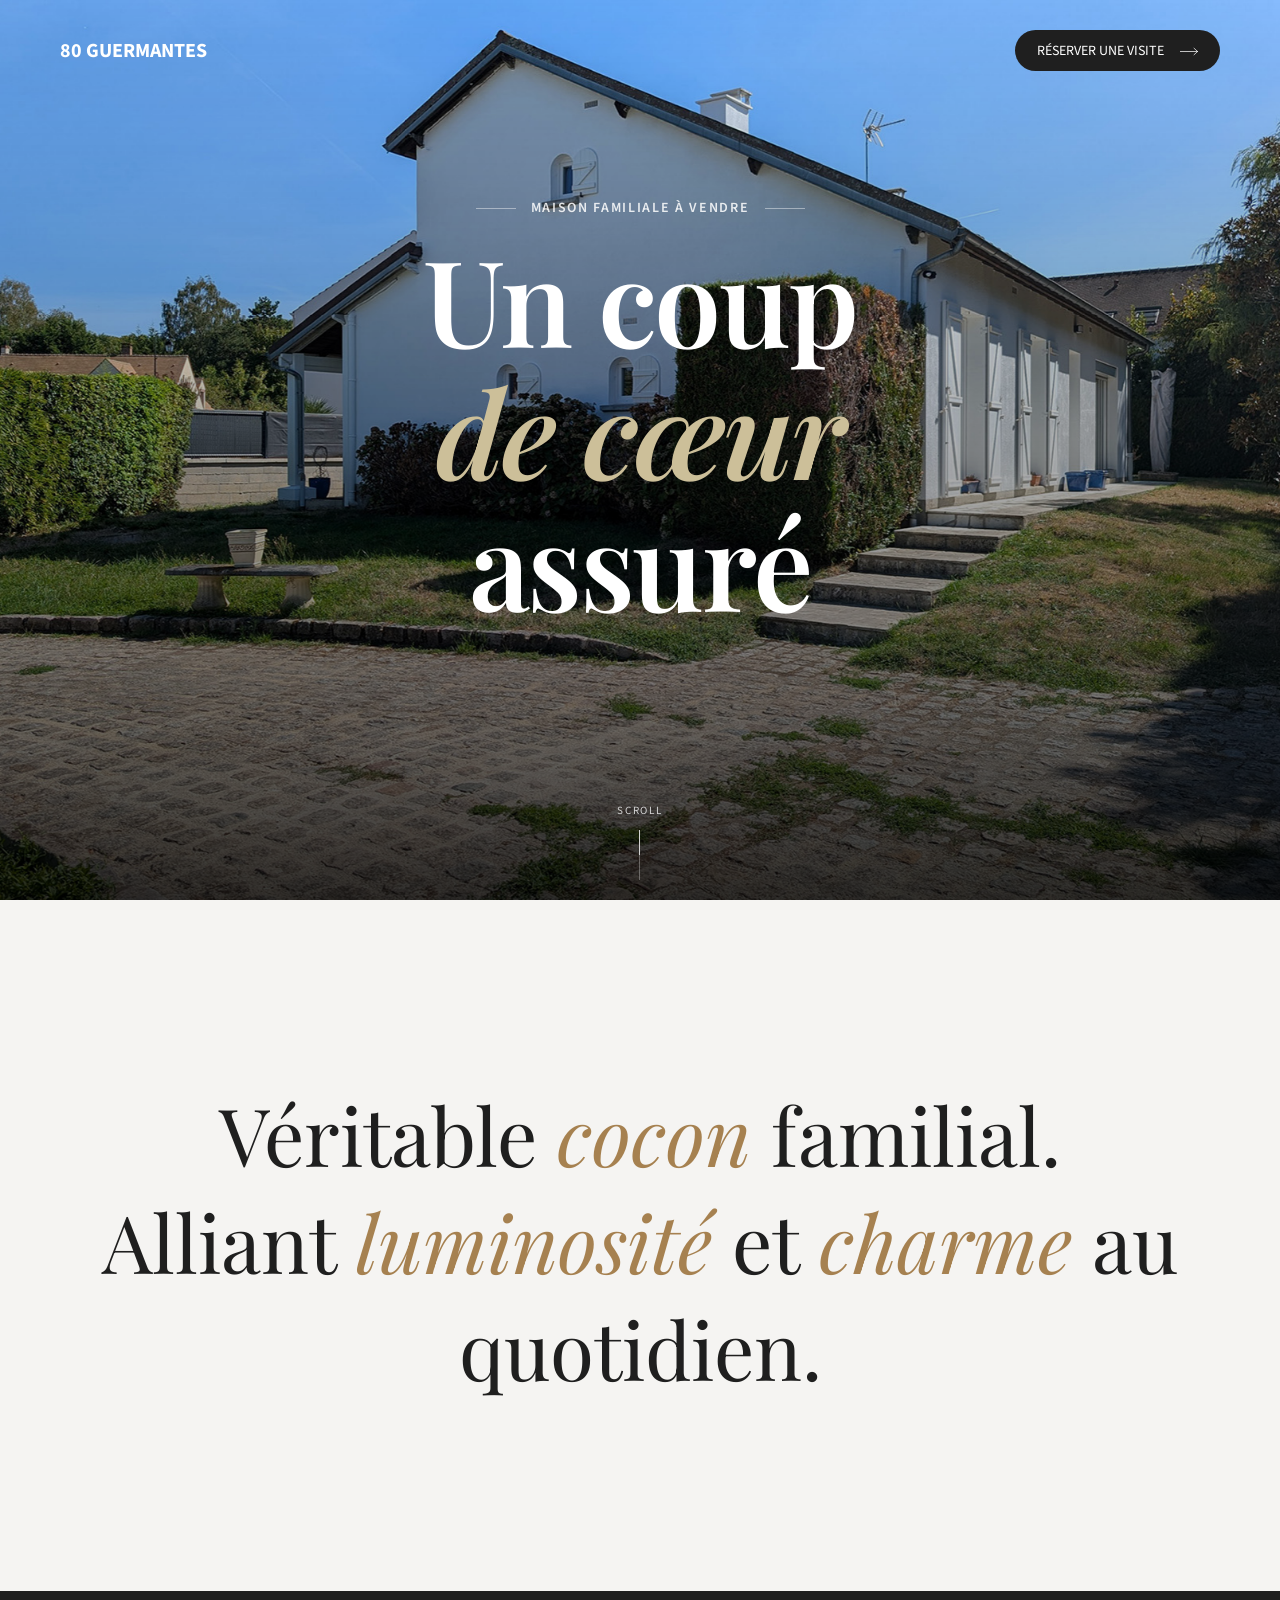
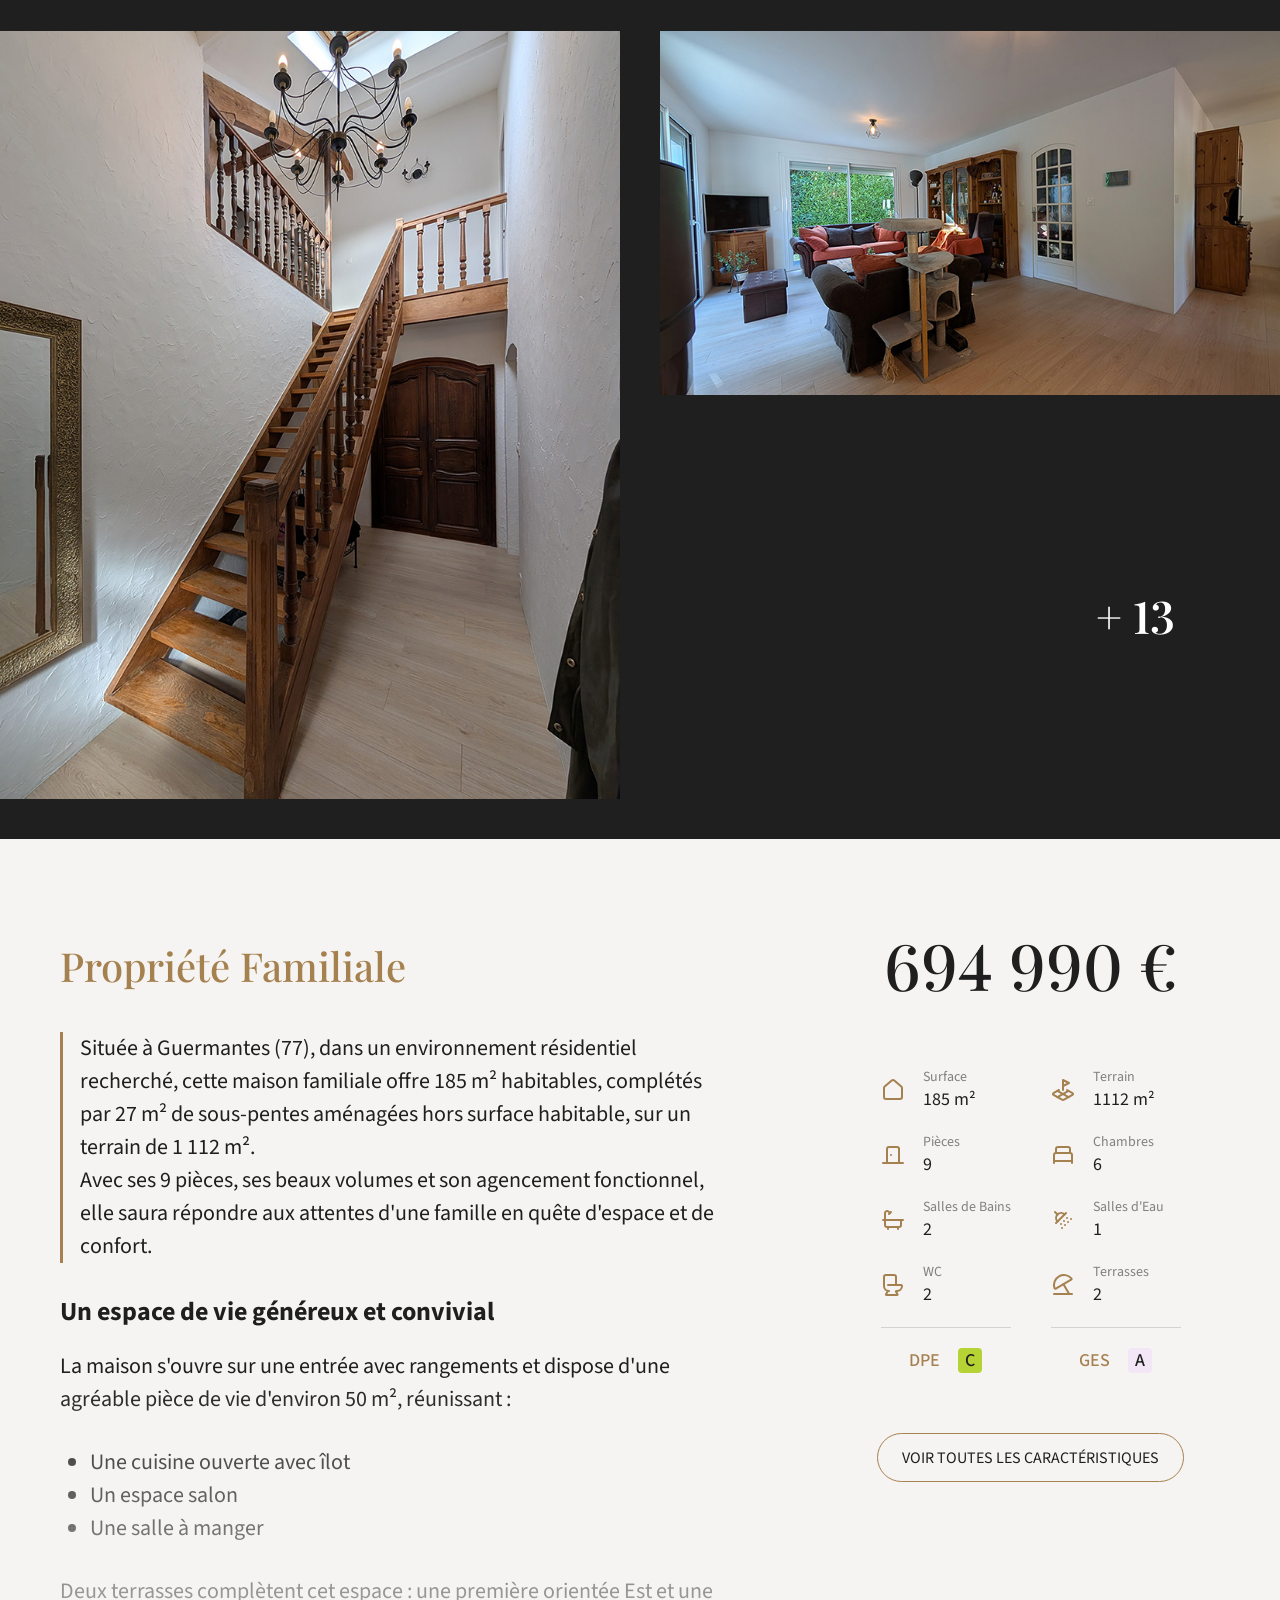
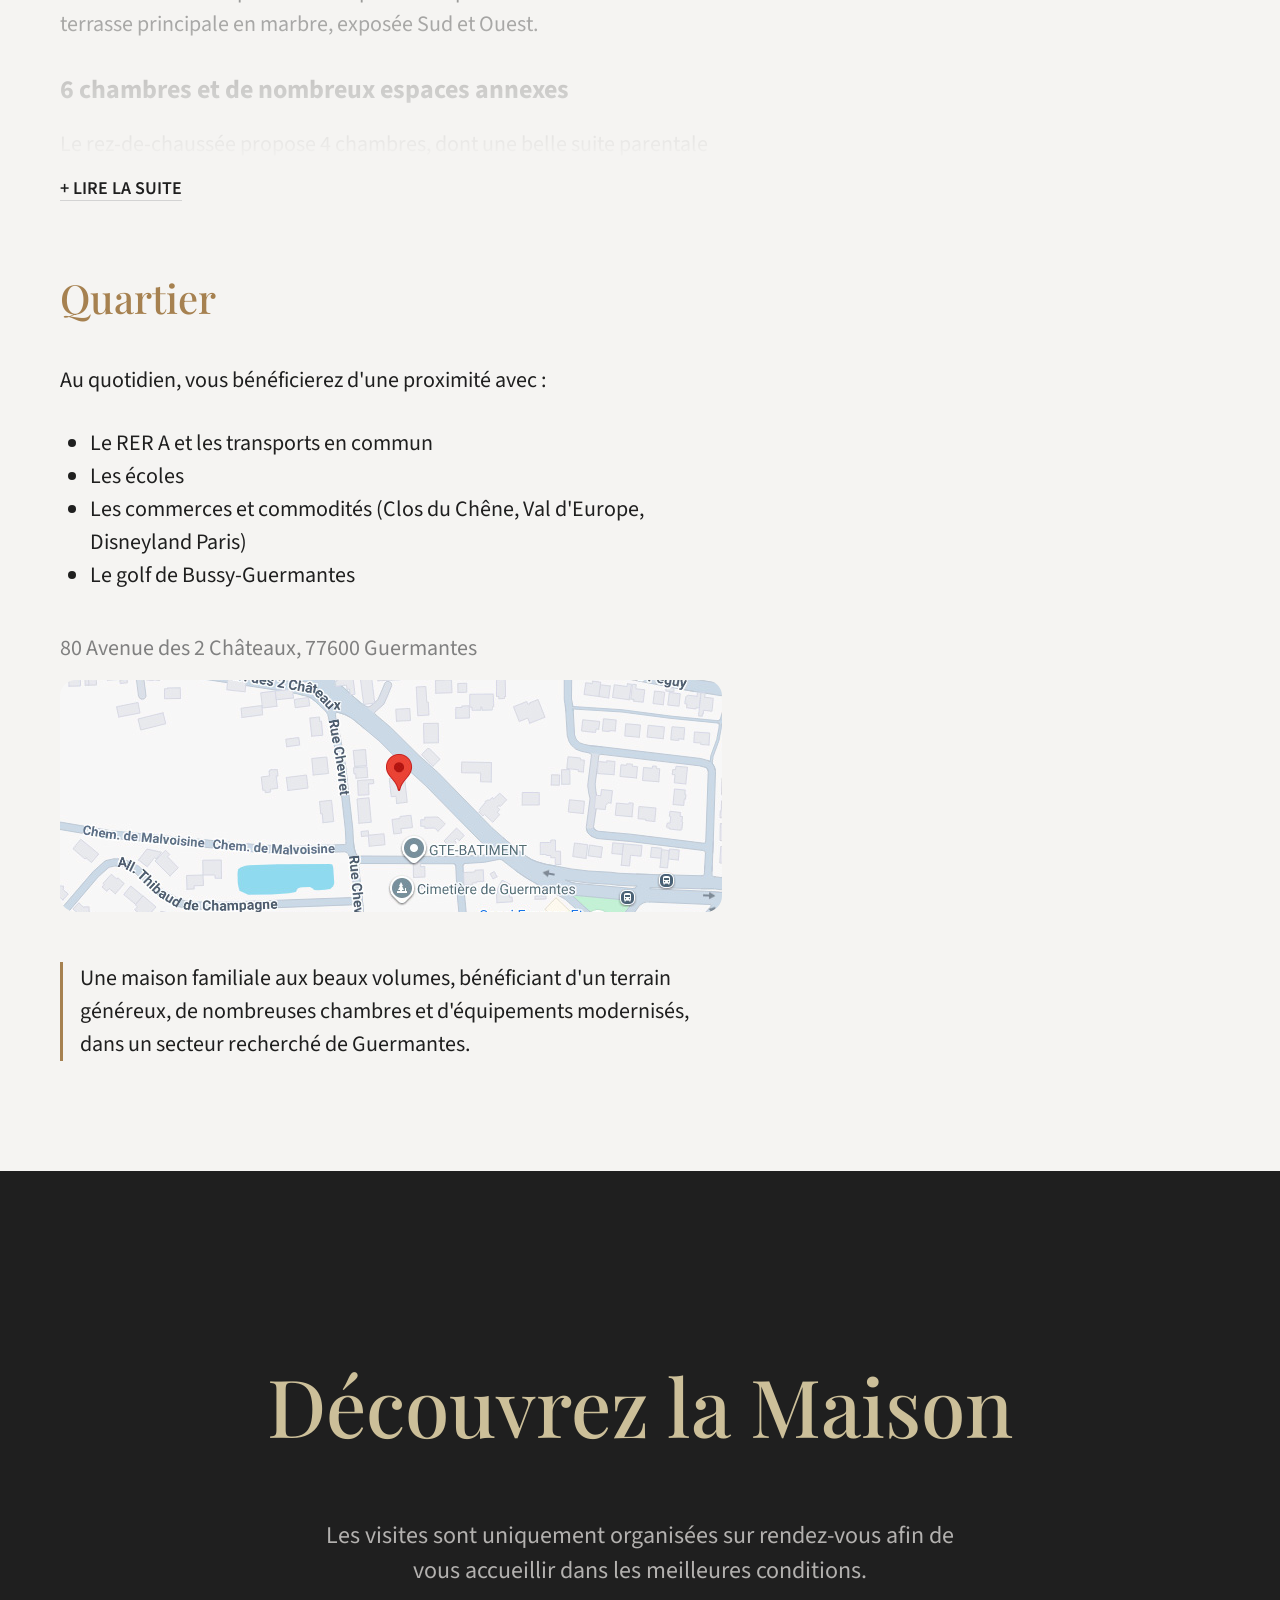
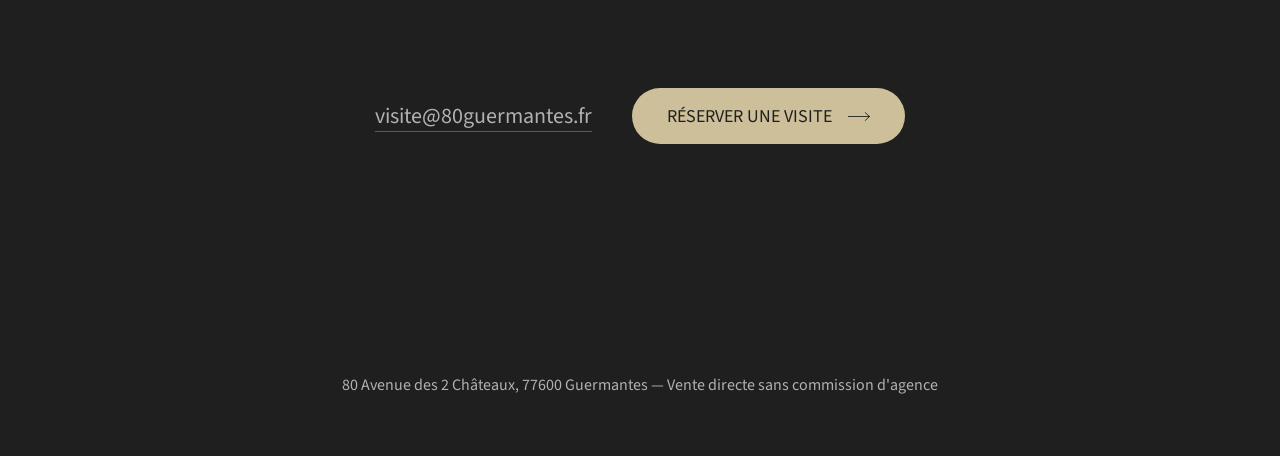
==== index.html @ 68758f85 "Add files via upload" ====
<!DOCTYPE html><html lang="fr"><head><meta charset="UTF-8"><meta name="viewport" content="width=device-width, initial-scale=1.0"><meta name="description" content="Maison familiale de 185 m² à vendre à Guermantes : 6 chambres, terrain arboré de 1112 m², terrasses, parking 3 places. Visites sur rendez-vous."><meta property="og:type" content="website"><meta property="og:title" content="Maison à vendre — 80 Guermantes"><meta property="og:description" content="Magnifique maison familiale de 185 m² sur un terrain arboré de 1112 m² à Guermantes."><meta property="og:image" content="https://80guermantes.fr/assets/photo-hero.jpg"><meta name="theme-color" content="#1f1f1f"><link rel="icon" sizes="32x32" href="assets/favicon.ico"><link rel="icon" type="image/svg+xml" sizes="any" href="assets/favicon.svg" ><link rel="apple-touch-icon" sizes="180x180" href="assets/apple-touch-icon.png"><link rel="manifest" href="assets/site.webmanifest"><link rel="canonical" href="https://80guermantes.fr/"><meta property="og:url" content="https://80guermantes.fr/"><meta property="og:locale" content="fr_FR"><meta name="twitter:card" content="summary_large_image"><meta name="twitter:image" content="https://80guermantes.fr/assets/photo-hero.jpg"><link rel="preload" as="font" href="assets/playfair-display.woff2" type="font/woff2" crossorigin><link rel="preload" as="font" href="assets/playfair-display-italic.woff2" type="font/woff2" crossorigin><link rel="preload" as="font" href="assets/source-sans-3.woff2" type="font/woff2" crossorigin><title>Maison à vendre — 80 Guermantes</title> <script type="application/ld+json">
{
  "@context": "https://schema.org",
  "@type": "RealEstateListing",
  "name": "Maison familiale à vendre — 80 Guermantes",
  "description": "Maison familiale de 185 m² à vendre à Guermantes : 6 chambres, 9 pièces, terrain arboré de 1112 m², 2 terrasses, parking 3 places. Visites sur rendez-vous.",
  "url": "https://80guermantes.fr/",
  "image": [
    "https://80guermantes.fr/assets/photo-hero.jpg",
    "https://80guermantes.fr/assets/photo-1.jpg",
    "https://80guermantes.fr/assets/photo-2.jpg",
    "https://80guermantes.fr/assets/photo-3.jpg",
    "https://80guermantes.fr/assets/photo-4.jpg",
    "https://80guermantes.fr/assets/photo-5.jpg",
    "https://80guermantes.fr/assets/photo-6.jpg",
    "https://80guermantes.fr/assets/photo-7.jpg",
    "https://80guermantes.fr/assets/photo-8.jpg",
    "https://80guermantes.fr/assets/photo-9.jpg",
    "https://80guermantes.fr/assets/photo-10.jpg",
    "https://80guermantes.fr/assets/photo-11.jpg",
    "https://80guermantes.fr/assets/photo-12.jpg",
    "https://80guermantes.fr/assets/photo-13.jpg",
    "https://80guermantes.fr/assets/photo-14.jpg",
    "https://80guermantes.fr/assets/photo-15.jpg",
    "https://80guermantes.fr/assets/photo-16.jpg",
    "https://80guermantes.fr/assets/photo-17.jpg"
  ],
  "about": {
    "@type": "SingleFamilyResidence",
    "address": {
      "@type": "PostalAddress",
      "streetAddress": "80 Avenue des 2 Châteaux",
      "addressLocality": "Guermantes",
      "postalCode": "77600",
      "addressCountry": "FR"
    },
    "geo": {
      "@type": "GeoCoordinates",
      "latitude": 48.8532270163669,
      "longitude": 2.7126002261503053
    },
    "floorSize": { "@type": "QuantitativeValue", "value": 185, "unitCode": "MTK" },
    "lotSize": { "@type": "QuantitativeValue", "value": 1112, "unitCode": "MTK" },
    "numberOfRooms": 9,
    "numberOfBedrooms": 6,
    "numberOfBathroomsTotal": 3
  },
  "offers": {
    "@type": "Offer",
    "price": 694990,
    "priceCurrency": "EUR",
    "url": "https://80guermantes.fr/"
  }
}
</script> <script>
  document.documentElement.classList.add('js');
</script> <link rel="stylesheet" href="css/styles.css" /></head><body><svg xmlns="http://www.w3.org/2000/svg" style="display:none" aria-hidden="true"><symbol id="icon-close" viewBox="0 0 24 24"><line x1="18" y1="6" x2="6" y2="18"/><line x1="6" y1="6" x2="18" y2="18"/></symbol><symbol id="icon-chevron-left" viewBox="-2 -2 28 28"><polyline points="15,18 9,12 15,6"/></symbol><symbol id="icon-chevron-right" viewBox="-2 -2 28 28"><polyline points="9,18 15,12 9,6"/></symbol><symbol id="icon-arrow-right" viewBox="0 0 25 10"><path d="M0.5 5L24.5 5"/><path d="M19.5 0.5L24.5 5L19.5 9.5"/></symbol><symbol id="icon-surface" viewBox="0 0 24 24"><path d="M3 10a2 2 0 0 1 .709-1.528l7-6a2 2 0 0 1 2.582 0l7 6A2 2 0 0 1 21 10v9a2 2 0 0 1-2 2H5a2 2 0 0 1-2-2z"/></symbol><symbol id="icon-lot" viewBox="0 0 24 24"><path d="m12 8 6-3-6-3v10"/><path d="m8 11.99-5.5 3.14a1 1 0 0 0 0 1.74l8.5 4.86a2 2 0 0 0 2 0l8.5-4.86a1 1 0 0 0 0-1.74L16 12"/><path d="m6.49 12.85 11.02 6.3"/><path d="M17.51 12.85 6.5 19.15"/></symbol><symbol id="icon-rooms" viewBox="0 0 24 24"><path d="M10 12h.01"/><path d="M18 20V6a2 2 0 0 0-2-2H8a2 2 0 0 0-2 2v14"/><path d="M2 20h20"/></symbol><symbol id="icon-bedrooms" viewBox="0 0 24 24"><path d="M3 20v-8a2 2 0 0 1 2-2h14a2 2 0 0 1 2 2v8"/><path d="M5 10V6a2 2 0 0 1 2-2h10a2 2 0 0 1 2 2v4"/><path d="M3 18h18"/></symbol><symbol id="icon-baths" viewBox="0 0 24 24"><path d="M10 4 8 6"/><path d="M17 19v2"/><path d="M2 12h20"/><path d="M7 19v2"/><path d="M9 5 7.621 3.621A2.121 2.121 0 0 0 4 5v12a2 2 0 0 0 2 2h12a2 2 0 0 0 2-2v-5"/></symbol><symbol id="icon-shower" viewBox="0 0 24 24"><path d="m4 4 2.5 2.5"/><path d="M13.5 6.5a4.95 4.95 0 0 0-7 7"/><path d="M15 5 5 15"/><path d="M14 17v.01"/><path d="M10 16v.01"/><path d="M13 13v.01"/><path d="M16 10v.01"/><path d="M11 20v.01"/><path d="M17 14v.01"/><path d="M20 11v.01"/></symbol><symbol id="icon-wc" viewBox="0 0 24 24"><path d="M7 12h13a1 1 0 0 1 1 1 5 5 0 0 1-5 5h-.598a.5.5 0 0 0-.424.765l1.544 2.47a.5.5 0 0 1-.424.765H5.402a.5.5 0 0 1-.424-.765L7 18"/><path d="M8 18a5 5 0 0 1-5-5V4a2 2 0 0 1 2-2h8a2 2 0 0 1 2 2v8"/></symbol><symbol id="icon-terraces" viewBox="0 0 24 24"><path d="M12.5 11.134 18.196 21"/><path d="M20.425 5.299a10 10 0 0 0-16.941 9.78c.183.563.843.774 1.355.478L20.16 6.711c.512-.296.66-.973.264-1.413"/><path d="M21 21H3"/></symbol></svg><div class="page-intro-curtain" aria-hidden="true"></div><header><div class="hero"><img class="hero-bg" src="assets/photo-hero.jpg" srcset="assets/photo-hero-800.jpg 800w, assets/photo-hero-1200.jpg 1200w, assets/photo-hero-1800.jpg 1800w" sizes="100vw" fetchpriority="high" decoding="async" alt=""><div class="hero-overlay"></div><div class="hero-inner"><nav><div class="nav-item-mask"><div class="logo nav-item--animated"><span class="desktop">80 GUERMANTES</span><span class="mobile">80 G.</span></div></div><div class="nav-item-mask"><a href="mailto:visite@80guermantes.fr?subject=R%C3%A9server%20une%20visite" class="btn-primary nav-item--animated"><div class="btn-effect"><span class="btn-effect-text"><span class="btn-label"> Réserver une visite <svg width="18" height="19" aria-hidden="true" fill="none" stroke="currentColor" stroke-linecap="round" stroke-linejoin="bevel"><use href="#icon-arrow-right"/></svg></span><span class="btn-label btn-label-clone" aria-hidden="true"> Réserver une visite <svg width="18" height="19" aria-hidden="true" fill="none" stroke="currentColor" stroke-linecap="round" stroke-linejoin="bevel"><use href="#icon-arrow-right"/></svg></span></span></div></a></div></nav><div class="hero-content"><h1 class="hero-kicker hero-kicker--animated"><span><span class="kicker-line" aria-hidden="true"></span>Maison familiale à vendre<span class="kicker-line" aria-hidden="true"></span></span></h1><div class="hero-title"><span class="hero-title-line"><span>Un coup</span></span><span class="hero-title-line"><span>de cœur</span></span><span class="hero-title-line"><span>assuré</span></span></div></div><div class="hero-scroll-indicator-mask"><div class="hero-scroll-indicator hero-scroll-indicator--animated" id="heroScrollIndicator" aria-hidden="true"><span>Scroll</span><div class="scroll-line"><div class="scroll-gauge"></div></div></div></div></div></div></header><main><section class="hero-transition"><div class="container"><h2 class="hero-transition-title"><span class="hero-transition-title-line"><span>Véritable <span class="hero-transition-title-highlight">cocon</span> familial.</span></span><span class="hero-transition-title-line"><span>Alliant <span class="hero-transition-title-highlight">luminosité</span> et <span class="hero-transition-title-highlight">charme</span> au quotidien.</span></span></h2></div></section><section class="gallery" aria-label="Aperçu des photos"><div class="container"><div class="grid-container"><button type="button" class="photo-1 photo-frame" data-lightbox-index="0" style="--reveal-color:#c3c5c2;" aria-haspopup="dialog" aria-controls="lightbox" aria-expanded="false" aria-label="Voir la photo 1"><span class="photo-clip"><span class="reveal-curtain"></span><img class="reveal-image" src="assets/photo-1.jpg" srcset="assets/photo-1-480.jpg 480w, assets/photo-1-800.jpg 800w, assets/photo-1-1200.jpg 1200w" sizes="(max-width: 768px) 100vw, 50vw" width="1280" height="1700" loading="lazy" decoding="async" alt="Entrée"></span></button><button type="button" class="photo-2 photo-frame" data-lightbox-index="1" style="--reveal-color:#969aa3;" aria-haspopup="dialog" aria-controls="lightbox" aria-expanded="false" aria-label="Voir la photo 2"><span class="photo-clip"><span class="reveal-curtain"></span><img class="reveal-image" src="assets/photo-2.jpg" srcset="assets/photo-2-480.jpg 480w, assets/photo-2-800.jpg 800w, assets/photo-2-1200.jpg 1200w" sizes="(max-width: 768px) 100vw, 50vw" width="1280" height="964" loading="lazy" decoding="async" alt="Salon"></span></button><button type="button" class="photo-3 photo-frame" data-lightbox-index="2" style="--reveal-color:#a7a6a2;" aria-haspopup="dialog" aria-controls="lightbox" aria-expanded="false" aria-label="Voir la photo 3"><span class="photo-clip"><span class="reveal-curtain"></span><img class="reveal-image" src="assets/photo-3.jpg" srcset="assets/photo-3-480.jpg 480w, assets/photo-3-800.jpg 800w, assets/photo-3-1200.jpg 1200w" sizes="(max-width: 768px) 100vw, 50vw" width="1280" height="964" loading="lazy" decoding="async" alt="Cuisine"></span></button><button type="button" class="photo-4 photo-frame" data-lightbox-index="3" style="--reveal-color:#595951;" aria-haspopup="dialog" aria-controls="lightbox" aria-expanded="false" aria-label="Voir la photo 4"><span class="photo-clip"><span class="reveal-curtain"></span><img class="reveal-image" src="assets/photo-4.jpg" srcset="assets/photo-4-480.jpg 480w, assets/photo-4-800.jpg 800w, assets/photo-4-1200.jpg 1200w" sizes="(max-width: 768px) 100vw, 50vw" width="1280" height="964" loading="lazy" decoding="async" alt="Salle à Manger"><span class="more-photos"><span>+ 13</span></span></span></button></div></div></section><section class="info"><div class="container"><div class="grid-container"><div class="description"><div class="description-block1 is-collapsed" id="descriptionText"><div class="description-property"><h3>Propriété Familiale</h3><div class="description-body" id="descriptionBody"><p class="description-intro">Située à Guermantes (77), dans un environnement résidentiel recherché, cette maison familiale offre 185 m² habitables, complétés par 27 m² de sous-pentes aménagées hors surface habitable, sur un terrain de 1 112 m².<br> Avec ses 9 pièces, ses beaux volumes et son agencement fonctionnel, elle saura répondre aux attentes d'une famille en quête d'espace et de confort.</p><h4>Un espace de vie généreux et convivial</h4><p class="description-h4">La maison s'ouvre sur une entrée avec rangements et dispose d'une agréable pièce de vie d'environ 50 m², réunissant :</p><ul><li>Une cuisine ouverte avec îlot</li><li>Un espace salon</li><li>Une salle à manger</li></ul><p class="description-h4">Deux terrasses complètent cet espace : une première orientée Est et une terrasse principale en marbre, exposée Sud et Ouest.</p><h4>6 chambres et de nombreux espaces annexes</h4><p class="description-h4">Le rez-de-chaussée propose 4 chambres, dont une belle suite parentale avec salle de bains privative, ainsi qu'une salle d'eau et un WC indépendant.<br> Un grand cellier avec accès direct à l'extérieur, un local technique comprenant notamment le chauffe-eau et les arrivées d'eau, ainsi qu'une cave de 7 m² complètent ce niveau.</p><p class="description-h4">À l'étage, vous trouverez 2 chambres supplémentaires, une salle de bains et une mezzanine, offrant un espace polyvalent pouvant être aménagé en bureau, espace de jeux, coin lecture ou chambre d'appoint.<br> Les 27 m² de sous-pentes aménagées, non comptabilisés dans la surface habitable, apportent également un potentiel d'utilisation et de rangement supplémentaire.</p><h4>Une maison techniquement bien équipée</h4><p class="description-h4">Le chauffage est assuré par une pompe à chaleur réversible (chauffage et climatisation) complétée par un poêle à bois.<br> L'électricité, la plomberie et les réseaux télécom ont été entièrement refaits.<br> DPE : C<br> GES : A</p><h4>Extérieurs et stationnement</h4><p class="description-h4">Implantée sur une parcelle de 1 112 m², la propriété bénéficie d'un bel espace extérieur et de 3 places de parking.</p></div></div><button class="description-toggle animated-btn" type="button" aria-expanded="false" aria-controls="descriptionBody"><span>+ LIRE LA SUITE</span></button></div><h3 class="description-h3-edit">Quartier</h3><p class="description-h4-edit">Au quotidien, vous bénéficierez d'une proximité avec :</p><ul><li>Le RER A et les transports en commun</li><li>Les écoles</li><li>Les commerces et commodités (Clos du Chêne, Val d'Europe, Disneyland Paris)</li><li>Le golf de Bussy-Guermantes</li></ul><address class="description-address">80 Avenue des 2 Châteaux, 77600 Guermantes</address><button type="button" class="description-map" id="mapTrigger" aria-haspopup="dialog" aria-controls="mapModal" aria-expanded="false" aria-label="Ouvrir la carte de localisation"><img src="assets/map.jpg" alt="" loading="lazy" decoding="async"/></button><p class="description-outro">Une maison familiale aux beaux volumes, bénéficiant d'un terrain généreux, de nombreuses chambres et d'équipements modernisés, dans un secteur recherché de Guermantes.</p></div><div class="features"><div class="features-price">694&nbsp;990&nbsp;€</div><div class="features-meta"><div class="field"><svg width="24" height="24" aria-hidden="true" fill="none" stroke="currentColor" stroke-width="2" stroke-linecap="round" stroke-linejoin="round"><use href="#icon-surface"/></svg><div><span class="label">Surface</span><span class="value">185&nbsp;m²</span></div></div><div class="field"><svg width="24" height="24" aria-hidden="true" fill="none" stroke="currentColor" stroke-width="2" stroke-linecap="round" stroke-linejoin="round"><use href="#icon-lot"/></svg><div><span class="label">Terrain</span><span class="value">1112&nbsp;m²</span></div></div><div class="field"><svg width="24" height="24" aria-hidden="true" fill="none" stroke="currentColor" stroke-width="2" stroke-linecap="round" stroke-linejoin="round"><use href="#icon-rooms"/></svg><div><span class="label">Pièces</span><span class="value">9</span></div></div><div class="field"><svg width="24" height="24" aria-hidden="true" fill="none" stroke="currentColor" stroke-width="2" stroke-linecap="round" stroke-linejoin="round"><use href="#icon-bedrooms"/></svg><div><span class="label">Chambres</span><span class="value">6</span></div></div><div class="field"><svg width="24" height="24" aria-hidden="true" fill="none" stroke="currentColor" stroke-width="2" stroke-linecap="round" stroke-linejoin="round"><use href="#icon-baths"/></svg><div><span class="label">Salles de Bains</span><span class="value">2</span></div></div><div class="field"><svg width="24" height="24" aria-hidden="true" fill="none" stroke="currentColor" stroke-width="2" stroke-linecap="round" stroke-linejoin="round"><use href="#icon-shower"/></svg><div><span class="label">Salles d'Eau</span><span class="value">1</span></div></div><div class="field"><svg width="24" height="24" aria-hidden="true" fill="none" stroke="currentColor" stroke-width="2" stroke-linecap="round" stroke-linejoin="round"><use href="#icon-wc"/></svg><div><span class="label">WC</span><span class="value">2</span></div></div><div class="field"><svg width="24" height="24" aria-hidden="true" fill="none" stroke="currentColor" stroke-width="2" stroke-linecap="round" stroke-linejoin="round"><use href="#icon-terraces"/></svg><div><span class="label">Terrasses</span><span class="value">2</span></div></div><div class="field dpe">DPE <div><span class="value">C</span></div></div><div class="field ges">GES <div><span class="value">A</span></div></div></div><div class="button-features"><button type="button" class="btn-tertiary" id="featuresTrigger" aria-haspopup="dialog" aria-controls="featuresModal" aria-expanded="false"><span class="btn-effect"><span class="btn-effect-text"><span class="btn-label"> Voir toutes les caractéristiques </span><span class="btn-label btn-label-clone" aria-hidden="true"> Voir toutes les caractéristiques </span></span></span></button></div></div></div></div></section></main><footer class="contact"><div class="container"><div class="contact-row"><h2>Découvrez la Maison</h2><p>Les visites sont uniquement organisées sur rendez-vous afin de vous accueillir dans les meilleures conditions.</p><div class="mails"><a href="mailto:visite@80guermantes.fr?subject=Maison%20-%2080%20Guermantes" class="animated-a">visite@80guermantes.fr</a><a href="mailto:visite@80guermantes.fr?subject=R%C3%A9server%20une%20visite" class="btn-secondary"><div class="btn-effect"><span class="btn-effect-text"><span class="btn-label"> Réserver une visite <svg width="22" height="23" aria-hidden="true" fill="none" stroke="currentColor" stroke-linecap="round" stroke-linejoin="bevel"><use href="#icon-arrow-right"/></svg></span><span class="btn-label btn-label-clone" aria-hidden="true"> Réserver une visite <svg width="22" height="23" aria-hidden="true" fill="none" stroke="currentColor" stroke-linecap="round" stroke-linejoin="bevel"><use href="#icon-arrow-right"/></svg></span></span></div></a></div></div><div class="credits">80 Avenue des 2 Châteaux, 77600 Guermantes — Vente directe sans commission d'agence</div></div></footer><div class="lightbox-overlay" id="lightbox" role="dialog" aria-modal="true" aria-label="Galerie photos"><div class="lightbox-stage"><div class="lightbox-counter" id="lightboxCounter" aria-live="polite"></div><button type="button" class="lb-btn lightbox-close" data-lightbox-action="close" aria-label="Fermer"><span class="icon-effect" aria-hidden="true"><svg class="icon-current" width="18" height="18" fill="none" stroke="currentColor" stroke-width="2.5" stroke-linecap="round" stroke-linejoin="round"><use href="#icon-close"/></svg><svg class="icon-next" width="18" height="18" fill="none" stroke="currentColor" stroke-width="2.5" stroke-linecap="round" stroke-linejoin="round"><use href="#icon-close"/></svg></span></button><button type="button" class="lb-btn lightbox-arrow prev" data-lightbox-action="previous" aria-label="Précédent"><span class="icon-effect-h left" aria-hidden="true"><svg class="icon-current" width="24" height="24" fill="none" stroke="currentColor" stroke-width="2.5" stroke-linecap="round" stroke-linejoin="round"><use href="#icon-chevron-left"/></svg><svg class="icon-next" width="24" height="24" fill="none" stroke="currentColor" stroke-width="2.5" stroke-linecap="round" stroke-linejoin="round"><use href="#icon-chevron-left"/></svg></span></button><div class="lightbox-img-wrap" id="lightboxWrap"><div class="lightbox-rail" id="lightboxRail"></div></div><button type="button" class="lb-btn lightbox-arrow next" data-lightbox-action="next" aria-label="Suivant"><span class="icon-effect-h right" aria-hidden="true"><svg class="icon-current" width="24" height="24" fill="none" stroke="currentColor" stroke-width="2.5" stroke-linecap="round" stroke-linejoin="round"><use href="#icon-chevron-right"/></svg><svg class="icon-next" width="24" height="24" fill="none" stroke="currentColor" stroke-width="2.5" stroke-linecap="round" stroke-linejoin="round"><use href="#icon-chevron-right"/></svg></span></button></div><div class="lightbox-thumbs-outer"><div class="lightbox-thumbs" id="lightboxThumbs"></div></div></div><div class="features-modal" id="featuresModal" role="dialog" aria-modal="true" aria-label="Caractéristiques du bien"><div class="features-modal-content"><div class="features-modal-header"><button type="button" class="lb-btn features-modal-close" id="featuresModalClose" aria-label="Fermer les caractéristiques"><span class="icon-effect" aria-hidden="true"><svg class="icon-current" width="18" height="18" fill="none" stroke="currentColor" stroke-width="2.5" stroke-linecap="round" stroke-linejoin="round"><use href="#icon-close"/></svg><svg class="icon-next" width="18" height="18" fill="none" stroke="currentColor" stroke-width="2.5" stroke-linecap="round" stroke-linejoin="round"><use href="#icon-close"/></svg></span></button></div><div class="features-modal-body"><h3 class="features-modal-section-title">Informations Générales</h3><div class="features-modal-list"><div class="features-modal-item"><svg width="24" height="24" aria-hidden="true" fill="none" stroke="currentColor" stroke-width="2" stroke-linecap="round" stroke-linejoin="round"><use href="#icon-surface"/></svg><span>Surface habitable de 185 m²</span></div><div class="features-modal-item"><svg width="24" height="24" aria-hidden="true" viewBox="0 0 24 24" fill="none" stroke="currentColor" stroke-width="2" stroke-linecap="round" stroke-linejoin="round"><path d="M12.35 21H5a2 2 0 0 1-2-2v-9a2 2 0 0 1 .71-1.53l7-6a2 2 0 0 1 2.58 0l7 6A2 2 0 0 1 21 10v2.35"/><path d="M14.8 12.4A1 1 0 0 0 14 12h-4a1 1 0 0 0-1 1v8"/><path d="M15 18h6"/><path d="M18 15v6"/></svg><span>Sous-pentes aménagées de 27 m² (hors surface habitable)</span></div><div class="features-modal-item"><svg width="24" height="24" aria-hidden="true" viewBox="0 0 24 24" fill="none" stroke="currentColor" stroke-width="2" stroke-linecap="round" stroke-linejoin="round"><path d="M14.7 6.3a1 1 0 0 0 0 1.4l1.6 1.6a1 1 0 0 0 1.4 0l3.106-3.105c.32-.322.863-.22.983.218a6 6 0 0 1-8.259 7.057l-7.91 7.91a1 1 0 0 1-2.999-3l7.91-7.91a6 6 0 0 1 7.057-8.259c.438.12.54.662.219.984z"/></svg><span>Local technique de 2 m² (chauffe-eau, arrivées d'eau)</span></div><div class="features-modal-item"><svg width="24" height="24" aria-hidden="true" viewBox="0 0 24 24" fill="none" stroke="currentColor" stroke-width="2" stroke-linecap="round" stroke-linejoin="round"><path d="M18 17.5a2.5 2.5 0 1 1-4 2.03V12"/><path d="M6 12H4a2 2 0 0 1-2-2V5a2 2 0 0 1 2-2h16a2 2 0 0 1 2 2v5a2 2 0 0 1-2 2h-2"/><path d="M6 8h12"/><path d="M6.6 15.572A2 2 0 1 0 10 17v-5"/></svg><span>Pompe à chaleur réversible</span></div><div class="features-modal-item"><svg width="24" height="24" aria-hidden="true" viewBox="0 0 24 24" fill="none" stroke="currentColor" stroke-width="2" stroke-linecap="round" stroke-linejoin="round"><path d="M11 8c2-3-2-3 0-6"/><path d="M15.5 8c2-3-2-3 0-6"/><path d="M6 10h.01"/><path d="M6 14h.01"/><path d="M10 16v-4"/><path d="M14 16v-4"/><path d="M18 16v-4"/><path d="M20 6a2 2 0 0 1 2 2v10a2 2 0 0 1-2 2H4a2 2 0 0 1-2-2V8a2 2 0 0 1 2-2h3"/><path d="M5 20v2"/><path d="M19 20v2"/></svg><span>Poêle à bois</span></div></div><h3 class="features-modal-section-title">Intérieur</h3><div class="features-modal-list"><div class="features-modal-item"><svg width="24" height="24" aria-hidden="true" fill="none" stroke="currentColor" stroke-width="2" stroke-linecap="round" stroke-linejoin="round"><use href="#icon-rooms"/></svg><span>9 Pièces</span></div><div class="features-modal-item"><svg width="24" height="24" aria-hidden="true" fill="none" stroke="currentColor" stroke-width="2" stroke-linecap="round" stroke-linejoin="round"><use href="#icon-bedrooms"/></svg><span>6 Chambres</span></div><div class="features-modal-item"><svg width="24" height="24" aria-hidden="true" viewBox="0 0 24 24" fill="none" stroke="currentColor" stroke-width="2" stroke-linecap="round" stroke-linejoin="round"><path d="M5 6a4 4 0 0 1 4-4h6a4 4 0 0 1 4 4v14a2 2 0 0 1-2 2H7a2 2 0 0 1-2-2V6Z"/><path d="M5 10h14"/><path d="M15 7v6"/></svg><span>Cuisine ouverte avec îlot</span></div><div class="features-modal-item"><svg width="24" height="24" aria-hidden="true" fill="none" stroke="currentColor" stroke-width="2" stroke-linecap="round" stroke-linejoin="round"><use href="#icon-baths"/></svg><span>2 Salles de bains dont 1 parentale</span></div><div class="features-modal-item"><svg width="24" height="24" aria-hidden="true" fill="none" stroke="currentColor" stroke-width="2" stroke-linecap="round" stroke-linejoin="round"><use href="#icon-shower"/></svg><span>1 Salle d'eau</span></div><div class="features-modal-item"><svg width="24" height="24" aria-hidden="true" fill="none" stroke="currentColor" stroke-width="2" stroke-linecap="round" stroke-linejoin="round"><use href="#icon-wc"/></svg><span>2 WC</span></div><div class="features-modal-item"><svg width="24" height="24" aria-hidden="true" viewBox="0 0 24 24" fill="none" stroke="currentColor" stroke-width="2" stroke-linecap="round" stroke-linejoin="round"><path d="M13 13.74a2 2 0 0 1-2 0L2.5 8.87a1 1 0 0 1 0-1.74L11 2.26a2 2 0 0 1 2 0l8.5 4.87a1 1 0 0 1 0 1.74z"/><path d="m20 14.285 1.5.845a1 1 0 0 1 0 1.74L13 21.74a2 2 0 0 1-2 0l-8.5-4.87a1 1 0 0 1 0-1.74l1.5-.845"/></svg><span>Mezzanine</span></div><div class="features-modal-item"><svg width="24" height="24" aria-hidden="true" viewBox="0 0 24 24" fill="none" stroke="currentColor" stroke-width="2" stroke-linecap="round" stroke-linejoin="round"><path d="M12 12V9a1 1 0 0 0-1-1H9a1 1 0 0 0-1 1v3"/><path d="M16 20v-3a1 1 0 0 0-1-1h-2a1 1 0 0 0-1 1v3"/><path d="M20 22V2"/><path d="M4 12h16"/><path d="M4 20h16"/><path d="M4 2v20"/><path d="M4 4h16"/></svg><span>Cellier avec accès extérieur</span></div><div class="features-modal-item"><svg width="24" height="24" aria-hidden="true" viewBox="0 0 24 24" fill="none" stroke="currentColor" stroke-width="2" stroke-linecap="round" stroke-linejoin="round"><path d="M10 3a1 1 0 0 1 1-1h2a1 1 0 0 1 1 1v2a6 6 0 0 0 1.2 3.6l.6.8A6 6 0 0 1 17 13v8a1 1 0 0 1-1 1H8a1 1 0 0 1-1-1v-8a6 6 0 0 1 1.2-3.6l.6-.8A6 6 0 0 0 10 5z"/><path d="M17 13h-4a1 1 0 0 0-1 1v3a1 1 0 0 0 1 1h4"/></svg><span>Cave de 7 m²</span></div></div><h3 class="features-modal-section-title">Extérieur</h3><div class="features-modal-list"><div class="features-modal-item"><svg width="24" height="24" aria-hidden="true" fill="none" stroke="currentColor" stroke-width="2" stroke-linecap="round" stroke-linejoin="round"><use href="#icon-lot"/></svg><span>Terrain de 1112 m²</span></div><div class="features-modal-item"><svg width="24" height="24" aria-hidden="true" fill="none" stroke="currentColor" stroke-width="2" stroke-linecap="round" stroke-linejoin="round"><use href="#icon-terraces"/></svg><span>2 Terrasses (Est et Sud-Ouest)</span></div><div class="features-modal-item"><svg width="24" height="24" aria-hidden="true" viewBox="0 0 24 24" fill="none" stroke="currentColor" stroke-width="2" stroke-linecap="round" stroke-linejoin="round"><circle cx="12" cy="12" r="10"/><path d="M9 17V7h4a3 3 0 0 1 0 6H9"/></svg><span>3 Places de parking</span></div></div></div></div></div><div class="map-modal" id="mapModal" role="dialog" aria-modal="true" aria-label="Carte de localisation du bien"><div class="map-modal-content"><button type="button" class="lb-btn map-modal-close" id="mapModalClose" aria-label="Fermer la carte"><span class="icon-effect" aria-hidden="true"><svg class="icon-current" width="18" height="18" fill="none" stroke="currentColor" stroke-width="2.5" stroke-linecap="round" stroke-linejoin="round"><use href="#icon-close"/></svg><svg class="icon-next" width="18" height="18" fill="none" stroke="currentColor" stroke-width="2.5" stroke-linecap="round" stroke-linejoin="round"><use href="#icon-close"/></svg></span></button><iframe id="mapIframe" tabindex="-1" title="Carte de localisation du bien — Guermantes" data-src="https://www.google.com/maps/embed?pb=!1m18!1m12!1m3!1d2625.260769597118!2d2.70993947492756!3d48.85323760556892!2m3!1f0!2f0!3f0!3m2!1i1024!2i768!4f13.1!3m3!1m2!1s0x47e61b4e9e02a95f%3A0xbec32fda17af873e!2s80%20Av.%20des%202%20Ch%C3%A2teaux%2C%2077600%20Guermantes!5e0!3m2!1sfr!2sfr!4v1788801175983!5m2!1sfr!2sfr" referrerpolicy="strict-origin-when-cross-origin" allowfullscreen></iframe></div></div> <script src="js/script.js"></script> </body></html>
---- css/styles.css ----
:root{--font-heading:'Playfair Display',Georgia,'Times New Roman',Times,serif;--font-body:'Source Sans 3',Arial,Helvetica,sans-serif;--max-content-width:1280px;--image-text:#fff;--image-text-muted:#d3d3d3;--image-text-highlight:#ccbf99;--image-btn-bg:#1f1f1f;--image-btn-text:#fff;--light-section:#f5f4f2;--light-text:#1f1f1f;--light-text-muted:#808080;--light-text-highlight:#a68150;--light-hr:#d3d3d3;--light-btn-bg:transparent;--light-btn-text:#1f1f1f;--light-map-btn-bg:#f5f4f2;--dark-section:#1f1f1f;--dark-text:#f5f4f2;--dark-text-muted:#b3b1af;--dark-text-highlight:#ccbf99;--dark-link-line:#595958;--dark-btn-bg:#ccbf99;--dark-btn-text:#1f1f1f;--lb-overlay:#1f1f1f;--lb-text:#a5a4a2;--lb-btn-bg:rgba(30,30,30,0.6);--lb-scrollbar:#6a6a6a}*,*::before,*::after{margin:0;padding:0;box-sizing:border-box}img{display:block;max-width:100%;height:auto}button{cursor:pointer;background:none;border:none;font:inherit;color:inherit;-webkit-tap-highlight-color:transparent}a{color:inherit;text-decoration:none;-webkit-tap-highlight-color:transparent}@font-face{font-family:'Playfair Display';src:url('../assets/playfair-display.woff2') format('woff2');font-weight:300 700;font-style:normal;font-display:swap}@font-face{font-family:'Playfair Display';src:url('../assets/playfair-display-italic.woff2') format('woff2');font-weight:300 700;font-style:italic;font-display:swap}@font-face{font-family:'Source Sans 3';src:url('../assets/source-sans-3.woff2') format('woff2');font-weight:100 900;font-style:normal;font-display:swap}body{font-family:var(--font-body);color:var(--light-text);overflow-x:clip;background-color:var(--dark-section)}.hero{position:relative;width:100%;min-height:100vh;min-height:100dvh;color:var(--image-text);display:flex;flex-direction:column;padding:30px 60px;overflow:hidden}@media (max-width:768px){.hero{min-height:100svh;padding:20px 25px}}.hero-bg{position:absolute;top:-10%;left:0;width:100%;height:120%;object-fit:cover;object-position:center;z-index:0;transform:translateY(0)}.hero-overlay{position:absolute;z-index:1;inset:0;background:linear-gradient(to bottom,rgba(0,0,0,0) 0%,rgba(0,0,0,0.15) 25%,rgba(0,0,0,0.3) 50%,rgba(0,0,0,0.5) 75%,rgba(0,0,0,0.8) 100%)}.hero nav{position:relative;z-index:2}.hero-inner{position:relative;z-index:2;width:100%;max-width:var(--max-content-width);margin:0 auto;height:100%;display:flex;flex-direction:column;flex:1}nav{display:flex;justify-content:space-between;align-items:center;gap:20px}.nav-item-mask{overflow:hidden}.js .nav-item--animated{transform:translateY(110%);opacity:0}.js .nav-item--animated.is-revealed{animation:heroNavReveal 700ms cubic-bezier(0.16,1,0.3,1) forwards}@keyframes heroNavReveal{to{transform:translateY(0);opacity:1}}.logo .desktop{font-size:20px;font-weight:700}.logo .mobile{font-size:20px;font-weight:700;display:none}@media (max-width:390px){.logo .desktop{display:none}.logo .mobile{display:block}}.btn-primary{background:var(--image-btn-bg);color:var(--image-btn-text);border-radius:100px;font-size:14px;font-weight:400;padding:11px 22px 10px 22px;display:inline-block;text-transform:uppercase}.btn-secondary{background:var(--dark-btn-bg);color:var(--dark-btn-text);border-radius:100px;font-size:18px;font-weight:400;padding:16px 35px 15px 35px;display:flex;text-transform:uppercase}@media (max-width:768px){.btn-secondary{font-size:16px}}.btn-tertiary{background:var(--light-btn-bg);color:var(--light-btn-text);border:1px solid var(--light-text-highlight);border-radius:100px;font-size:16px;font-weight:400;padding:13px 24px 12px 24px;display:inline-block;text-transform:uppercase}.btn-effect{overflow:hidden;display:block}.btn-effect-text{position:relative;display:block}.btn-primary.btn-rolled .btn-effect-text,.btn-secondary.btn-rolled .btn-effect-text,.btn-tertiary.btn-rolled .btn-effect-text{animation:btnRoll 0.5s cubic-bezier(0.16,1,0.3,1) forwards}@keyframes btnRoll{to{transform:translateY(100%)}}.hero-content{position:absolute;inset:0;display:grid;grid-template-rows:1fr auto 1fr;justify-items:center;z-index:2;pointer-events:none;padding-bottom:40px}@media(max-width:768px){.hero-content{padding-bottom:20px}}.hero-kicker{grid-row:1;align-self:end;font-size:14px;font-weight:600;letter-spacing:0.12em;text-transform:uppercase;color:rgba(255,255,255,0.85);margin-bottom:14px;text-align:center}@media (max-width:768px){.hero-kicker{margin-bottom:7px}}.hero-kicker--animated{overflow:hidden}.js .hero-kicker--animated>span{display:block;transform:translateY(110%);opacity:0}.js .hero-kicker--animated.is-revealed>span{animation:heroKickerReveal 700ms cubic-bezier(0.16,1,0.3,1) forwards}@keyframes heroKickerReveal{to{transform:translateY(0);opacity:1}}.kicker-line{display:inline-block;vertical-align:middle;height:1px;background-color:currentColor;width:40px;margin:0 15px;opacity:0.5}@media (max-width:768px){.kicker-line{display:none}}.hero-title{font-family:var(--font-heading);font-size:120px;line-height:1.1;font-weight:600;letter-spacing:-0.02em;text-align:center}.hero-title-line{display:block}.hero-title-line:nth-child(2){font-style:italic;color:var(--image-text-highlight)}.js .hero-title-line>span{display:block;transform:translateY(50%);opacity:0}.js .hero-title.is-revealed .hero-title-line>span{animation:heroTitleReveal 900ms cubic-bezier(0.16,1,0.3,1) forwards}.js .hero-title.is-revealed .hero-title-line:nth-child(2)>span{animation-delay:200ms}.js .hero-title.is-revealed .hero-title-line:nth-child(3)>span{animation-delay:400ms}@keyframes heroTitleReveal{to{transform:translateY(0);opacity:1}}@media (max-width:992px){.hero-title{font-size:94px}}@media (max-width:768px){.hero-title{font-size:68px}}.hero-scroll-indicator{display:flex;flex-direction:column;align-items:center;gap:12px;color:var(--image-text-muted);opacity:1}.hero-scroll-indicator-mask.hidden{opacity:0;pointer-events:none;transform:translateY(40px)}.hero-scroll-indicator span{font-size:11px;letter-spacing:0.18em;text-transform:uppercase}.hero-scroll-indicator .scroll-line{color:var(--image-text);position:relative;width:1px;height:50px;background:rgba(255,255,255,0.3);overflow:hidden}.hero-scroll-indicator .scroll-gauge{--gauge:25px;height:var(--gauge);position:absolute;left:0;top:0;width:100%;background:var(--image-text-muted);animation:scrollGaugeMove 2s cubic-bezier(0.83,0,0.17,1) infinite}@keyframes scrollGaugeMove{0%{transform:translateY(calc(var(--gauge) * -1))}100%{transform:translateY(calc(var(--gauge) * 2))}}@media(max-width:768px){.hero-scroll-indicator span{font-size:10px}.hero-scroll-indicator .scroll-line{height:25px}.hero-scroll-indicator .scroll-gauge{--gauge:12.5px}}.hero-scroll-indicator-mask{position:absolute;left:0;right:0;bottom:-10px;margin:0 auto;width:max-content;overflow:hidden;z-index:3;transition:opacity 1200ms cubic-bezier(0.25,0.46,0.45,0.94),transform 1200ms cubic-bezier(0.25,0.46,0.45,0.94)}.js .hero-scroll-indicator--animated{position:static;transform:translateY(-110%);opacity:0}.js .hero-scroll-indicator--animated.is-revealed{animation:heroScrollIndicatorReveal 700ms cubic-bezier(0.16,1,0.3,1) forwards}@keyframes heroScrollIndicatorReveal{to{transform:translateY(0);opacity:1}}.container{width:100%;margin:0 auto}.hero-transition{background:var(--light-section);padding:180px 0 190px 0}@media (max-width:992px){.hero-transition{padding:120px 0 130px 0}}@media(max-width:768px){.hero-transition{padding:60px 25px}}.hero-transition .container{padding:0 60px}@media(max-width:768px){.hero-transition .container{padding:0}}.hero-transition h2{font-family:var(--font-heading);font-size:80px;text-align:center;color:var(--light-text);font-weight:400}@media (max-width:992px){.hero-transition h2{font-size:58px}}@media(max-width:768px){.hero-transition h2{font-size:36px}}.hero-transition-title-line{display:block;overflow:hidden}.js .hero-transition-title-line>span{display:block;transform:translateY(110%);opacity:0}.hero-transition-title-highlight{color:var(--light-text-highlight);font-style:italic}.js .hero-transition-title.is-revealed .hero-transition-title-line>span{animation:heroTransitionTitleReveal 900ms cubic-bezier(0.16,1,0.3,1) forwards}.js .hero-transition-title.is-revealed .hero-transition-title-line:nth-child(2)>span{animation-delay:400ms}@keyframes heroTransitionTitleReveal{to{transform:translateY(0);opacity:1}}.gallery{background:var(--dark-section);padding:40px 0}@media(max-width:768px){.gallery{padding:20px 0}}.gallery .grid-container{display:grid;grid-template-columns:1fr 1fr 1fr 1fr;grid-template-rows:1fr 1fr;grid-template-areas:"photo-1 photo-1 photo-2 photo-2" "photo-1 photo-1 photo-3 photo-4";padding:0;height:min(60vw,800px);overflow-anchor:none;gap:40px}@media(max-width:768px){.gallery .grid-container{grid-template-columns:1fr 1fr;grid-template-rows:1fr 1fr 1fr;grid-template-areas:"photo-1 photo-1" "photo-2 photo-2" "photo-3 photo-4";height:80svh;gap:20px}}.photo-1{grid-area:photo-1}.photo-2{grid-area:photo-2}.photo-3{grid-area:photo-3}.photo-4{grid-area:photo-4}.photo-4 .more-photos{position:absolute;inset:0;display:grid;place-items:center;color:var(--image-text);font-family:var(--font-heading);font-size:45px;font-weight:600;z-index:4;opacity:0;padding-bottom:5px;transition:opacity 400ms ease 600ms}.photo-4 .more-photos.more-photos-visible{opacity:1}.more-photos span{display:block;z-index:2;font-variant-numeric:lining-nums}.photo-frame{color:inherit;font:inherit;text-align:inherit;position:relative;width:100%;height:100%;min-height:1px}.photo-clip{position:absolute;inset:0;display:block;overflow:hidden}.photo-4 img{filter:brightness(0.5)}.reveal-curtain{position:absolute;inset:0;width:100%;height:100%;background:var(--reveal-color,var(--dark-section));z-index:2;clip-path:inset(0 0 100% 0)}.photo-frame.revealed .reveal-curtain{animation:curtainSweep 1400ms cubic-bezier(0.65,0,0.35,1) forwards}@keyframes curtainSweep{0%{clip-path:inset(0 0 100% 0)}45%{clip-path:inset(0 0 0 0)}100%{clip-path:inset(100% 0 0 0)}}.photo-frame .reveal-image{position:absolute;inset:0;width:100%;height:100%;z-index:1;object-fit:cover;display:block;opacity:1;transform:scale(1);transition:transform 400ms ease}@media (hover:hover) and (pointer:fine){.photo-frame:hover .reveal-image{transform:scale(1.05)}.description-map:hover img{transform:scale(1.05)}.animated-a:hover{background-size:100% 1px,100% 1px;background-position:0 100%,0 100%}.lightbox-thumbs button:hover img{opacity:0.8}}.info{background:var(--light-section);position:relative;z-index:1}.info .container{padding:0 60px;max-width:var(--max-content-width)}@media(max-width:768px){.info .container{padding:0 25px}}.info .grid-container{display:grid;grid-template-columns:1.75fr 1fr;padding:100px 0 110px 0;gap:120px;align-items:start}.js .info .grid-container{transform:translateX(5%);opacity:0}@media(max-width:992px){.info .grid-container{grid-template-columns:none;align-items:normal;padding:100px 0 60px 0;gap:50px}}@media(max-width:768px){.info .grid-container{grid-template-columns:none;align-items:normal;padding:50px 0 60px 0;gap:50px}}.js .info .grid-container.is-revealed{animation:infoGridReveal 900ms cubic-bezier(0.16,1,0.3,1) forwards}@keyframes infoGridReveal{to{transform:translateX(0);opacity:1}}.description-block1{--lines:35;--line-height:1.5;position:relative}.description-block1 .description-property{overflow:visible}.description-block1.is-collapsed .description-body{overflow:hidden;max-height:calc(var(--lines) * var(--line-height) * 1em);-webkit-mask-image:linear-gradient(to bottom,#000 50%,transparent 100%);mask-image:linear-gradient(to bottom,#000 50%,transparent 100%)}@supports (max-height:1lh){.description-block1.is-collapsed .description-body{max-height:calc(var(--lines) * 1lh)}}.description-toggle{position:static;height:auto;margin:14px 0 10px 0;padding:0;border:0;background:transparent;color:inherit;font:inherit;cursor:pointer;display:inline-flex;align-items:center}.description-toggle[hidden]{display:none}.animated-btn{font-size:18px;font-weight:600;color:var(--light-text);text-decoration:none;background-image:linear-gradient(currentColor,currentColor),linear-gradient(var(--light-hr),var(--light-hr));background-position:100% 100%,0% 100%;background-repeat:no-repeat;background-size:0% 1px,100% 1px;display:inline;transition:background-size 0.35s ease}.animated-btn:hover{background-size:100% 1px,100% 1px;background-position:0% 100%,0% 100%}.description h3{font-family:var(--font-heading);color:var(--light-text-highlight);font-size:40px;font-weight:500}@media(max-width:768px){.description h3{font-size:28px}}.description-h3-edit{margin-top:60px}@media(max-width:768px){.description-h3-edit{margin-top:26px}}.description-intro{font-size:22px;margin:40px 0 30px 0;line-height:1.5;padding-left:20px;box-shadow:inset 3px 0 0 0 var(--light-text-highlight)}@media(max-width:768px){.description-intro{font-size:18px;margin:30px 0 20px 0}}.description-outro{font-size:22px;margin-top:44px;line-height:1.5;padding-left:20px;box-shadow:inset 3px 0 0 0 var(--light-text-highlight)}@media(max-width:768px){.description-outro{font-size:18px;margin:30px 0 10px 0}}.description h4{color:var(--light-text);font-size:26px;font-weight:700}@media(max-width:768px){.description h4{font-size:22px}}.description-h4{color:var(--light-text);font-size:22px;margin:20px 0 30px 0;line-height:1.5}@media(max-width:768px){.description-h4{font-size:18px;margin:10px 0 15px 0;line-height:1.5}}.description-h4-edit{color:var(--light-text);font-size:22px;margin:40px 0 30px 0;line-height:1.5}@media(max-width:768px){.description-h4-edit{font-size:18px;margin:20px 0 15px 0;line-height:1.5}}.description ul{font-size:22px;margin:0 0 30px 30px;line-height:1.5}@media(max-width:768px){.description ul{font-size:18px;margin:0 0 15px 25px}}.description-address{color:var(--light-text-muted);font-style:normal;margin:40px 0 16px 0;font-size:22px}@media(max-width:768px){.description-address{font-size:16px;margin:20px 0 8px 0}}.features{position:sticky;top:40px;align-self:start}@media (max-width:992px){.description{order:2;border-top:1px solid var(--light-hr);padding-top:35px}.features{order:1;position:static;align-self:auto}}@media (max-width:768px){.description{order:2;border-top:1px solid var(--light-hr);padding-top:35px}.features{order:1;position:static;align-self:auto}}.features-price{font-family:var(--font-heading);font-size:64px;font-weight:500;color:var(--light-text);margin-top:-17px;text-align:center;font-variant-numeric:lining-nums}@media(max-width:768px){.features-price{font-size:36px;margin-top:0}}.features-meta{display:grid;grid-template-columns:repeat(2,1fr);gap:20px 40px;margin:60px auto;width:fit-content}@media(max-width:992px){.features-meta{grid-template-columns:repeat(4,1fr);margin:30px auto}.features-meta>:nth-child(9){grid-column:2}.container>:nth-child(10){grid-column:3}}@media(max-width:768px){.features-meta{grid-template-columns:repeat(2,1fr);margin:30px auto}.features-meta>:nth-child(9){grid-column:1}.container>:nth-child(10){grid-column:2}}.field{display:flex;column-gap:18px;justify-content:flex-start;align-items:center;font-size:18px}@media(max-width:768px){.field:nth-child(n+5):nth-child(-n+8){display:none}}.field svg{color:var(--light-text-highlight)}.dpe,.ges{justify-content:center;border-top:1px solid var(--light-hr);padding-top:20px;color:var(--light-text-highlight);font-weight:500}.dpe .value,.ges .value{border-radius:4px;text-align:center;width:24px}.dpe .value{background-color:#b5d334}.ges .value{background-color:#f2e6f7}.label{color:var(--light-text-muted);display:block;font-size:14px}.value{color:var(--light-text);display:block;font-size:18px}.button-features{text-align:center}.description-map{overflow:hidden;aspect-ratio:100 / 35;position:relative;width:100%;border:0;border-radius:16px;cursor:pointer}.description-map img{position:absolute;inset:0;width:100%;height:100%;object-fit:cover;transition:transform 0.35s ease}.features-modal,.map-modal{overscroll-behavior:none;position:fixed;inset:0;z-index:1200;display:none;align-items:center;justify-content:center;padding:24px;background:rgba(30,30,30,0.8);opacity:0;backdrop-filter:blur(4px);-webkit-backdrop-filter:blur(4px);transition:opacity 280ms cubic-bezier(0.16,1,0.3,1)}@media (max-width:768px){.features-modal,.map-modal{padding:16px}}.features-modal.open{display:flex}.features-modal.visible{opacity:1}.features-modal-content{position:relative;display:flex;flex-direction:column;overflow:hidden;width:min(100%,620px);max-height:min(82vh,720px);box-sizing:border-box;padding:38px 0;border-radius:16px;background:var(--light-section);box-shadow:0 24px 70px rgba(0,0,0,0.35);transform:translateY(16px) scale(0.98);transition:transform 280ms cubic-bezier(0.16,1,0.3,1)}@media (max-width:768px){.features-modal-content{max-height:86vh;padding:30px 0;border-radius:16px}}.features-modal.visible .features-modal-content{transform:translateY(0) scale(1)}.features-modal-header{display:flex;align-items:center;gap:24px;padding:0 40px 22px 40px;flex:0 0 auto;border-bottom:1px solid var(--light-hr)}.features-modal-body{overflow-y:auto;padding:0 40px 38px 40px}@media (max-width:768px){.features-modal-body{padding:0 25px 30px 25px}}.features-modal-close{top:8px;right:24px;width:44px;height:44px}@media (max-width:768px){.features-modal-close{top:5px}}.features-modal-list{display:grid;gap:18px;padding-top:24px}.features-modal-item{display:flex;align-items:center;gap:16px;font-size:20px}@media (max-width:768px){.features-modal-item{font-size:18px}}.features-modal-item svg{color:var(--light-text-highlight);flex:0 0 auto;width:24px;height:24px}.features-modal-section-title{font-family:var(--font-heading);color:var(--light-text-highlight);font-size:30px;font-weight:500;margin-top:36px;padding-top:30px;border-top:1px solid var(--light-hr)}@media (max-width:768px){.features-modal-section-title{font-size:24px}}.features-modal-section-title:first-of-type{padding-top:0;border-top:none}.map-modal.open{display:flex}.map-modal.visible{opacity:1}.map-modal-content{position:relative;width:min(100%,1000px);height:min(80vh,720px);box-shadow:0 24px 70px rgba(0,0,0,0.35);transform:translateY(12px) scale(0.98);transition:transform 280ms cubic-bezier(0.16,1,0.3,1)}@media (max-width:768px){.map-modal-content{height:75vh}}.map-modal.visible .map-modal-content{transform:translateY(0) scale(1)}.map-modal-close{top:10px;right:10px;width:44px;height:44px}.map-modal iframe{display:block;width:100%;height:100%;border:0;border-radius:16px}.js .contact{background:var(--dark-section);overflow:hidden;position:relative;opacity:0.25}.js .contact .container{transform:translate3d(0,-280px,0)}.contact-row{display:flex;flex-direction:column;align-items:center;padding:180px 0 190px 0}@media(max-width:768px){.contact-row{padding:90px 25px 130px 26px}}.js .contact-row h2,.js .contact-row p,.js .contact-row .mails{opacity:0}.contact-row h2{font-family:var(--font-heading);color:var(--dark-text-highlight);font-size:80px;text-align:center;margin-bottom:60px;font-weight:500}@media(max-width:768px){.contact-row h2{font-size:36px;margin-bottom:30px}}.contact-row p{color:var(--dark-text-muted);text-align:center;max-width:660px;font-size:24px;margin-bottom:100px}@media(max-width:768px){.contact-row p{font-size:20px;margin-bottom:50px}}.contact .mails{display:flex;align-items:center;gap:40px}@media(max-width:768px){.contact .mails{flex-direction:column;gap:30px}}.animated-a{font-size:22px;color:var(--dark-text-muted);text-decoration:none;background-image:linear-gradient(currentColor,currentColor),linear-gradient(var(--dark-link-line),var(--dark-link-line));background-position:100% 100%,0% 100%;background-repeat:no-repeat;background-size:0% 1px,100% 1px;display:inline;transition:background-size 0.35s ease}@media(max-width:768px){.animated-a{font-size:18px}}.btn-label{display:inline-flex;align-items:center;gap:16px}.btn-label-clone{position:absolute;bottom:100%;left:0;right:0}.credits{color:var(--dark-text-muted);font-size:16px;text-align:center;margin:40px 0 60px 0}@media(max-width:768px){.credits{font-size:14px;padding:0 25px;margin:0 0 40px 0}}.lightbox-overlay{overscroll-behavior:none;position:fixed;inset:0;z-index:1000;background:var(--lb-overlay);display:none;flex-direction:column;overflow:hidden;opacity:0;transition:opacity 280ms cubic-bezier(0.16,1,0.3,1)}.lightbox-overlay.open{display:flex}.lightbox-overlay.visible{opacity:1}.lightbox-stage{position:relative;flex:1;min-height:0}.lb-btn{color:var(--lb-text);background:var(--lb-btn-bg);position:absolute;z-index:10;display:flex;align-items:center;justify-content:center;border-radius:12px}.map-modal .lb-btn,.features-modal .lb-btn{background:var(--light-map-btn-bg)}.lightbox-counter{color:var(--lb-text);position:absolute;z-index:10;display:flex;align-items:center;justify-content:center;top:28px;left:22px;font-size:14px;font-weight:600;text-shadow:-1px 0 0 var(--dark-section),1px 0 0 var(--dark-section),0 -1px 0 var(--dark-section),0 1px 0 var(--dark-section),-1px -1px 0 var(--dark-section),1px -1px 0 var(--dark-section),-1px 1px 0 var(--dark-section),1px 1px 0 var(--dark-section)}.lightbox-close{top:16px;right:16px;width:44px;height:44px;font-size:14px;font-weight:600}.lightbox-arrow{top:50%;transform:translateY(-50%);width:44px;height:44px}.lightbox-arrow.prev{left:16px}.lightbox-arrow.next{right:16px}@media(max-width:768px){.lightbox-arrow{display:none}}.lightbox-img-wrap{width:100%;height:100%;overflow:hidden;background:transparent;user-select:none;touch-action:pan-y}.lightbox-img-wrap.dragging .lightbox-slide img{cursor:grabbing}.lightbox-rail{display:flex;height:100%;transition:transform 380ms cubic-bezier(0.25,0.46,0.45,0.94)}.lightbox-slide{flex:0 0 100%;display:flex;align-items:center;justify-content:center;padding:16px}.lightbox-slide img{max-height:100%;max-width:100%;width:auto;height:auto;object-fit:contain;border-radius:12px;user-select:none;-webkit-user-drag:none;cursor:grab}.lightbox-thumbs-outer{flex-shrink:0;overflow-x:auto;margin-bottom:16px;scrollbar-width:thin;scrollbar-color:var(--lb-scrollbar) transparent}.lightbox-thumbs-outer::-webkit-scrollbar{height:6px}.lightbox-thumbs-outer::-webkit-scrollbar-track{background:transparent}.lightbox-thumbs-outer::-webkit-scrollbar-thumb{background:var(--lb-scrollbar);border-radius:3px}.lightbox-thumbs-outer::-webkit-scrollbar-thumb:hover{background:var(--lb-text)}.lightbox-thumbs{display:flex;justify-content:center;gap:8px;padding:16px;min-width:max-content;margin:0 auto;overflow:visible}.lightbox-thumbs button{appearance:none;border:0;padding:0;background:transparent;display:block;cursor:pointer}.lightbox-thumbs img{height:50px;width:75px;min-width:75px;object-fit:cover;border-radius:6px;display:block;opacity:0.45;transition:opacity 220ms ease,transform 220ms ease,margin 220ms ease;transform-origin:center center}.lightbox-thumbs button.active img{opacity:1;transform:scale(1.15);margin:0 calc(75px * 0.15 / 2)}.icon-effect{position:relative;display:inline-block;width:18px;height:18px;overflow:hidden}.icon-effect svg{position:absolute;top:0;left:0}.icon-effect .icon-current{transform:translateY(0)}.icon-effect .icon-next{transform:translateY(-100%)}.lb-btn.lb-rolled .icon-effect .icon-current{animation:iconRollCurrent 0.5s cubic-bezier(0.16,1,0.3,1) forwards}.lb-btn.lb-rolled .icon-effect .icon-next{animation:iconRollNext 0.5s cubic-bezier(0.16,1,0.3,1) forwards}@keyframes iconRollCurrent{from{transform:translateY(0)}to{transform:translateY(100%)}}@keyframes iconRollNext{from{transform:translateY(-100%)}to{transform:translateY(0)}}.icon-effect-h{position:relative;display:inline-block;width:24px;height:24px;overflow:hidden}.icon-effect-h svg{position:absolute;top:0;left:0}.icon-effect-h .icon-current{transform:translateX(0)}.icon-effect-h.left .icon-next{transform:translateX(100%)}.icon-effect-h.right .icon-next{transform:translateX(-100%)}.lb-btn.lb-rolled .icon-effect-h.left .icon-current{animation:iconHLeftCurrent 0.5s cubic-bezier(0.16,1,0.3,1) forwards}.lb-btn.lb-rolled .icon-effect-h.left .icon-next{animation:iconHLeftNext 0.5s cubic-bezier(0.16,1,0.3,1) forwards}.lb-btn.lb-rolled .icon-effect-h.right .icon-current{animation:iconHRightCurrent 0.5s cubic-bezier(0.16,1,0.3,1) forwards}.lb-btn.lb-rolled .icon-effect-h.right .icon-next{animation:iconHRightNext 0.5s cubic-bezier(0.16,1,0.3,1) forwards}@keyframes iconHLeftCurrent{from{transform:translateX(0)}to{transform:translateX(-100%)}}@keyframes iconHLeftNext{from{transform:translateX(100%)}to{transform:translateX(0)}}@keyframes iconHRightCurrent{from{transform:translateX(0)}to{transform:translateX(100%)}}@keyframes iconHRightNext{from{transform:translateX(-100%)}to{transform:translateX(0)}}.js .page-intro-curtain{position:fixed;inset:0;z-index:2000;background:var(--dark-section);transform:translateY(0);pointer-events:none}.js .page-intro-curtain.is-opening{animation:pageIntroCurtain 900ms cubic-bezier(0.65,0,0.15,1) forwards}@keyframes pageIntroCurtain{to{transform:translateY(100%);visibility:hidden}}.photo-frame:focus-visible,.lb-btn:focus-visible,.lightbox-thumbs button:focus-visible{outline:2px solid currentColor;outline-offset:4px}
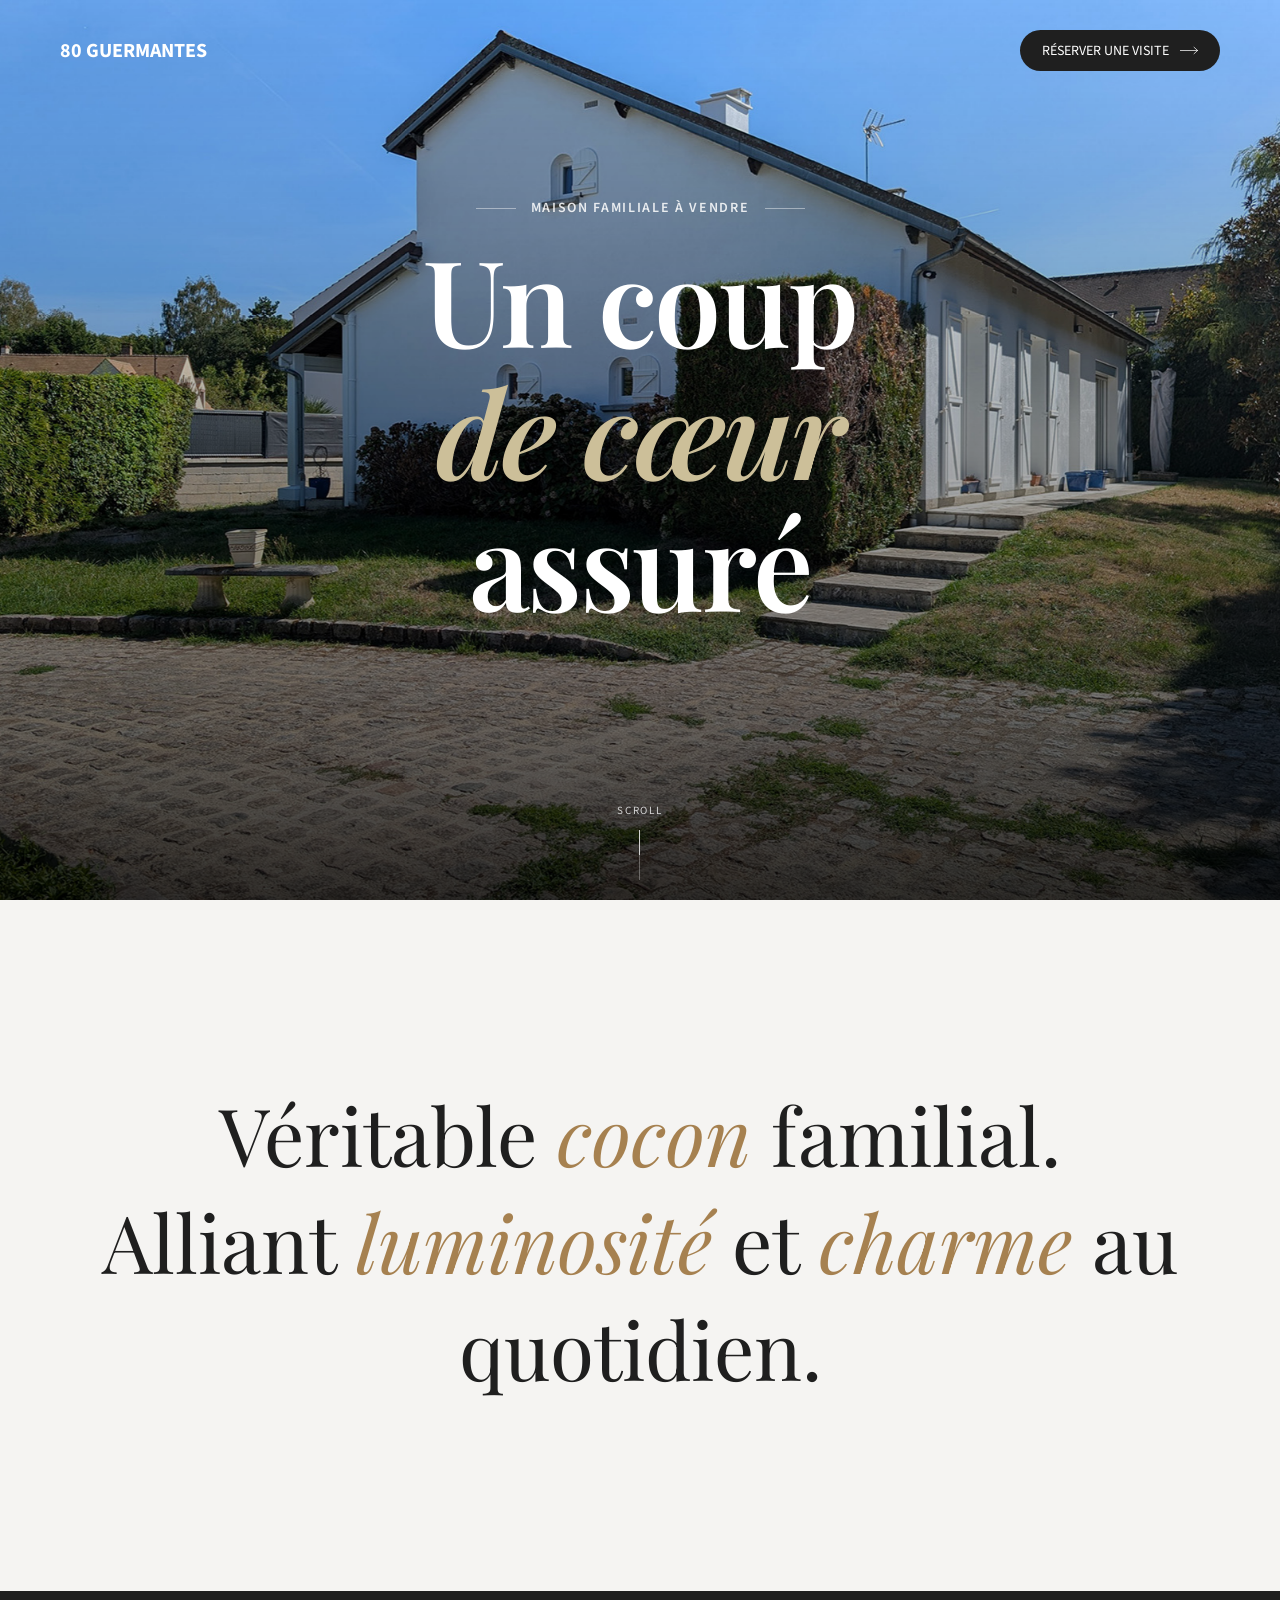
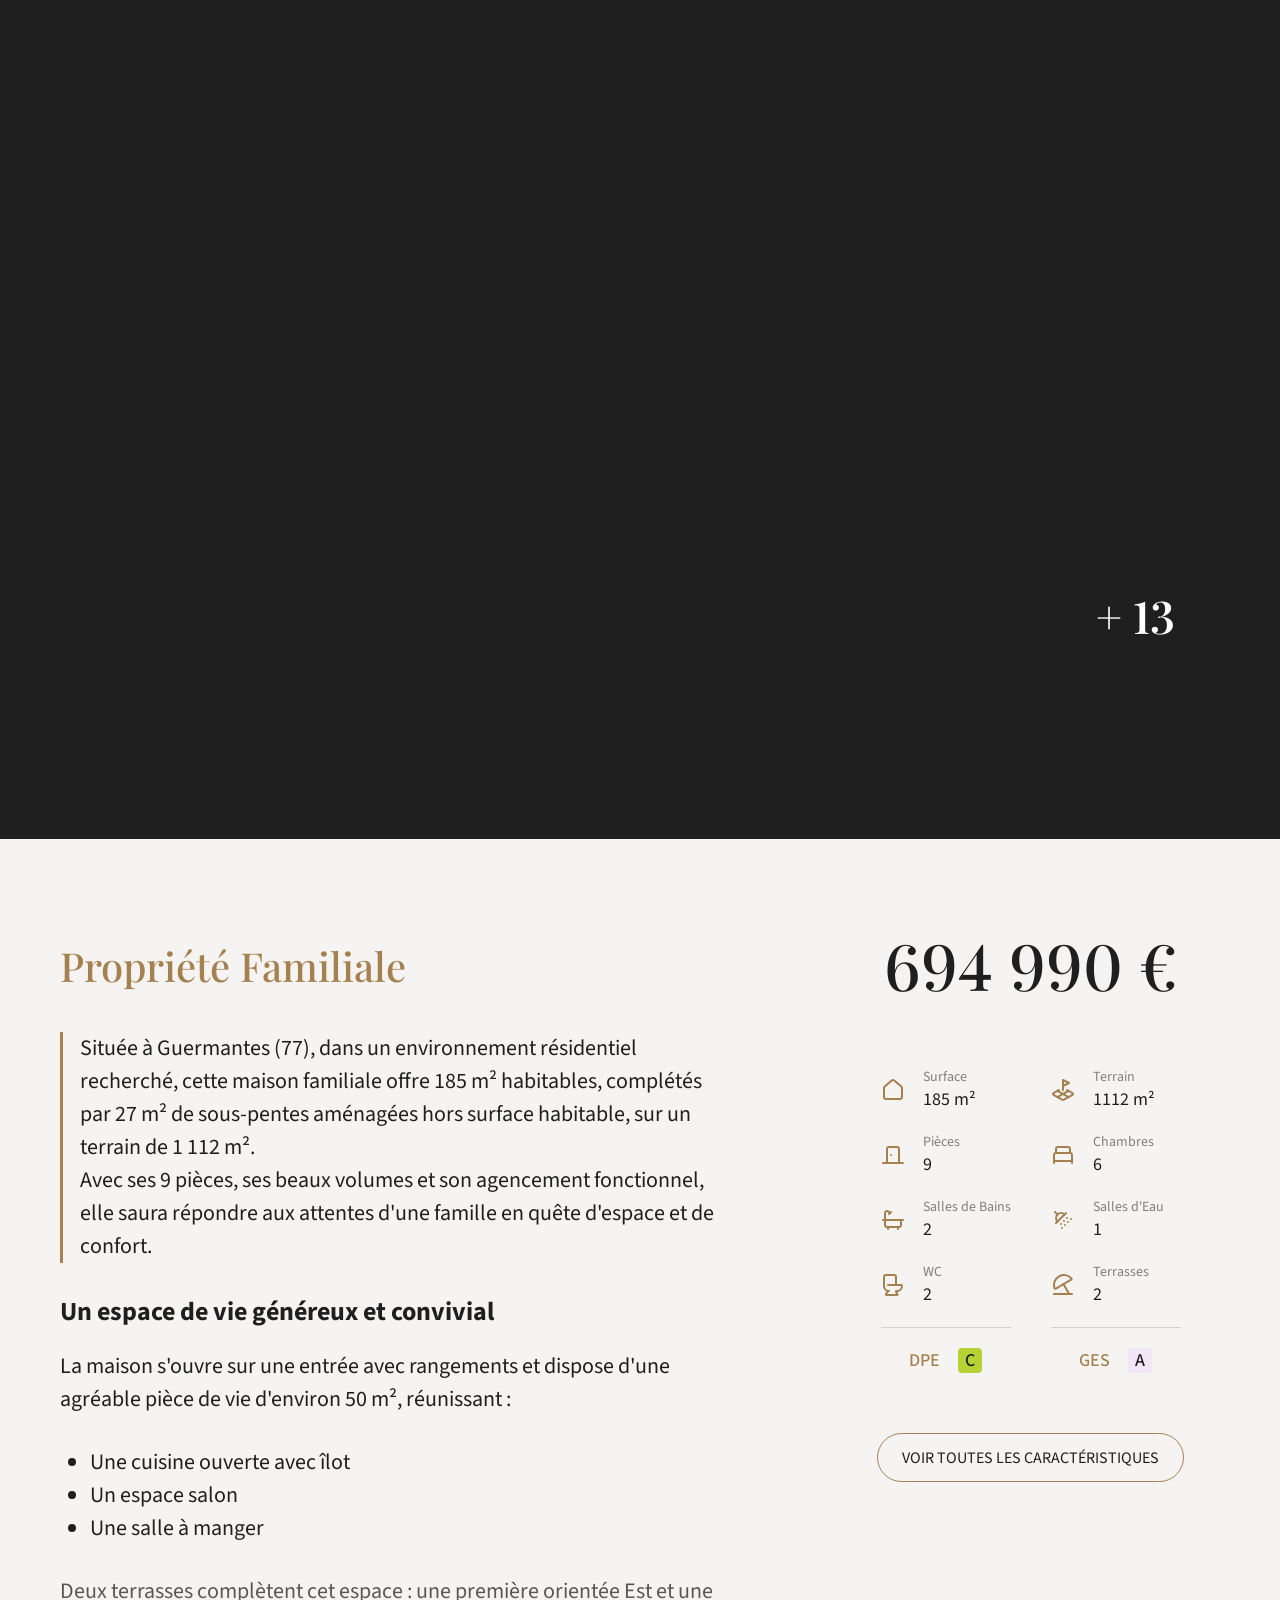
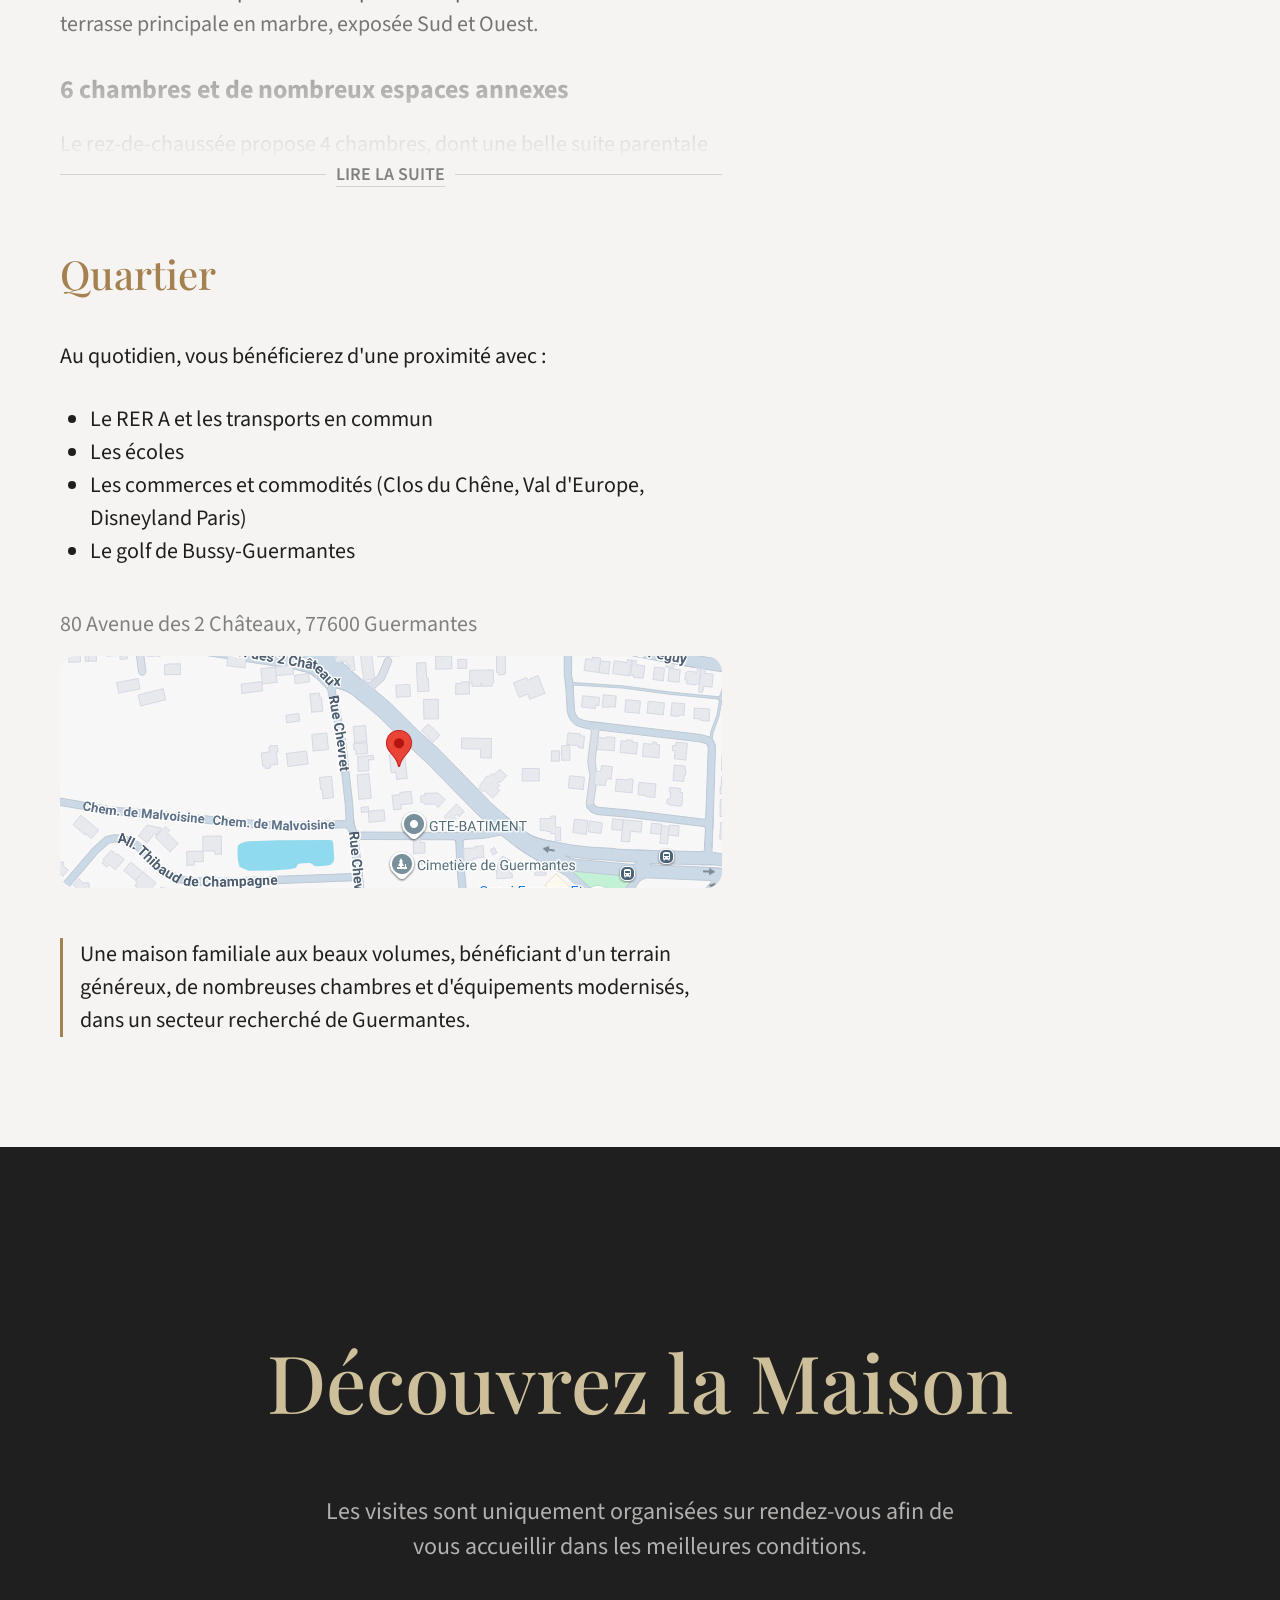
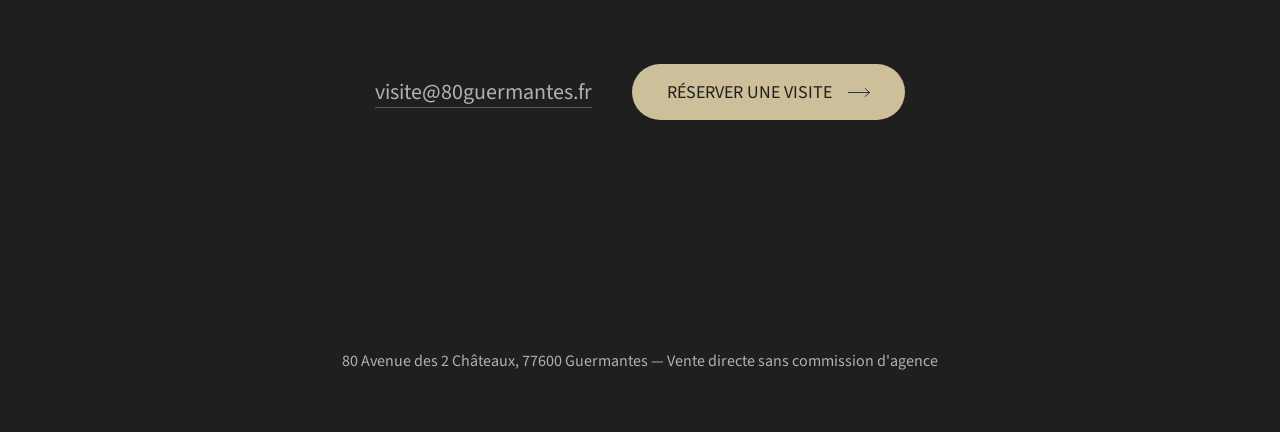
==== commit 26206de9: "Add files via upload" ====
--- a/index.html
+++ b/index.html
@@ -54,4 +54,4 @@
 }
 </script> <script>
   document.documentElement.classList.add('js');
-</script> <link rel="stylesheet" href="css/styles.css" /></head><body><svg xmlns="http://www.w3.org/2000/svg" style="display:none" aria-hidden="true"><symbol id="icon-close" viewBox="0 0 24 24"><line x1="18" y1="6" x2="6" y2="18"/><line x1="6" y1="6" x2="18" y2="18"/></symbol><symbol id="icon-chevron-left" viewBox="-2 -2 28 28"><polyline points="15,18 9,12 15,6"/></symbol><symbol id="icon-chevron-right" viewBox="-2 -2 28 28"><polyline points="9,18 15,12 9,6"/></symbol><symbol id="icon-arrow-right" viewBox="0 0 25 10"><path d="M0.5 5L24.5 5"/><path d="M19.5 0.5L24.5 5L19.5 9.5"/></symbol><symbol id="icon-surface" viewBox="0 0 24 24"><path d="M3 10a2 2 0 0 1 .709-1.528l7-6a2 2 0 0 1 2.582 0l7 6A2 2 0 0 1 21 10v9a2 2 0 0 1-2 2H5a2 2 0 0 1-2-2z"/></symbol><symbol id="icon-lot" viewBox="0 0 24 24"><path d="m12 8 6-3-6-3v10"/><path d="m8 11.99-5.5 3.14a1 1 0 0 0 0 1.74l8.5 4.86a2 2 0 0 0 2 0l8.5-4.86a1 1 0 0 0 0-1.74L16 12"/><path d="m6.49 12.85 11.02 6.3"/><path d="M17.51 12.85 6.5 19.15"/></symbol><symbol id="icon-rooms" viewBox="0 0 24 24"><path d="M10 12h.01"/><path d="M18 20V6a2 2 0 0 0-2-2H8a2 2 0 0 0-2 2v14"/><path d="M2 20h20"/></symbol><symbol id="icon-bedrooms" viewBox="0 0 24 24"><path d="M3 20v-8a2 2 0 0 1 2-2h14a2 2 0 0 1 2 2v8"/><path d="M5 10V6a2 2 0 0 1 2-2h10a2 2 0 0 1 2 2v4"/><path d="M3 18h18"/></symbol><symbol id="icon-baths" viewBox="0 0 24 24"><path d="M10 4 8 6"/><path d="M17 19v2"/><path d="M2 12h20"/><path d="M7 19v2"/><path d="M9 5 7.621 3.621A2.121 2.121 0 0 0 4 5v12a2 2 0 0 0 2 2h12a2 2 0 0 0 2-2v-5"/></symbol><symbol id="icon-shower" viewBox="0 0 24 24"><path d="m4 4 2.5 2.5"/><path d="M13.5 6.5a4.95 4.95 0 0 0-7 7"/><path d="M15 5 5 15"/><path d="M14 17v.01"/><path d="M10 16v.01"/><path d="M13 13v.01"/><path d="M16 10v.01"/><path d="M11 20v.01"/><path d="M17 14v.01"/><path d="M20 11v.01"/></symbol><symbol id="icon-wc" viewBox="0 0 24 24"><path d="M7 12h13a1 1 0 0 1 1 1 5 5 0 0 1-5 5h-.598a.5.5 0 0 0-.424.765l1.544 2.47a.5.5 0 0 1-.424.765H5.402a.5.5 0 0 1-.424-.765L7 18"/><path d="M8 18a5 5 0 0 1-5-5V4a2 2 0 0 1 2-2h8a2 2 0 0 1 2 2v8"/></symbol><symbol id="icon-terraces" viewBox="0 0 24 24"><path d="M12.5 11.134 18.196 21"/><path d="M20.425 5.299a10 10 0 0 0-16.941 9.78c.183.563.843.774 1.355.478L20.16 6.711c.512-.296.66-.973.264-1.413"/><path d="M21 21H3"/></symbol></svg><div class="page-intro-curtain" aria-hidden="true"></div><header><div class="hero"><img class="hero-bg" src="assets/photo-hero.jpg" srcset="assets/photo-hero-800.jpg 800w, assets/photo-hero-1200.jpg 1200w, assets/photo-hero-1800.jpg 1800w" sizes="100vw" fetchpriority="high" decoding="async" alt=""><div class="hero-overlay"></div><div class="hero-inner"><nav><div class="nav-item-mask"><div class="logo nav-item--animated"><span class="desktop">80 GUERMANTES</span><span class="mobile">80 G.</span></div></div><div class="nav-item-mask"><a href="mailto:visite@80guermantes.fr?subject=R%C3%A9server%20une%20visite" class="btn-primary nav-item--animated"><div class="btn-effect"><span class="btn-effect-text"><span class="btn-label"> Réserver une visite <svg width="18" height="19" aria-hidden="true" fill="none" stroke="currentColor" stroke-linecap="round" stroke-linejoin="bevel"><use href="#icon-arrow-right"/></svg></span><span class="btn-label btn-label-clone" aria-hidden="true"> Réserver une visite <svg width="18" height="19" aria-hidden="true" fill="none" stroke="currentColor" stroke-linecap="round" stroke-linejoin="bevel"><use href="#icon-arrow-right"/></svg></span></span></div></a></div></nav><div class="hero-content"><h1 class="hero-kicker hero-kicker--animated"><span><span class="kicker-line" aria-hidden="true"></span>Maison familiale à vendre<span class="kicker-line" aria-hidden="true"></span></span></h1><div class="hero-title"><span class="hero-title-line"><span>Un coup</span></span><span class="hero-title-line"><span>de cœur</span></span><span class="hero-title-line"><span>assuré</span></span></div></div><div class="hero-scroll-indicator-mask"><div class="hero-scroll-indicator hero-scroll-indicator--animated" id="heroScrollIndicator" aria-hidden="true"><span>Scroll</span><div class="scroll-line"><div class="scroll-gauge"></div></div></div></div></div></div></header><main><section class="hero-transition"><div class="container"><h2 class="hero-transition-title"><span class="hero-transition-title-line"><span>Véritable <span class="hero-transition-title-highlight">cocon</span> familial.</span></span><span class="hero-transition-title-line"><span>Alliant <span class="hero-transition-title-highlight">luminosité</span> et <span class="hero-transition-title-highlight">charme</span> au quotidien.</span></span></h2></div></section><section class="gallery" aria-label="Aperçu des photos"><div class="container"><div class="grid-container"><button type="button" class="photo-1 photo-frame" data-lightbox-index="0" style="--reveal-color:#c3c5c2;" aria-haspopup="dialog" aria-controls="lightbox" aria-expanded="false" aria-label="Voir la photo 1"><span class="photo-clip"><span class="reveal-curtain"></span><img class="reveal-image" src="assets/photo-1.jpg" srcset="assets/photo-1-480.jpg 480w, assets/photo-1-800.jpg 800w, assets/photo-1-1200.jpg 1200w" sizes="(max-width: 768px) 100vw, 50vw" width="1280" height="1700" loading="lazy" decoding="async" alt="Entrée"></span></button><button type="button" class="photo-2 photo-frame" data-lightbox-index="1" style="--reveal-color:#969aa3;" aria-haspopup="dialog" aria-controls="lightbox" aria-expanded="false" aria-label="Voir la photo 2"><span class="photo-clip"><span class="reveal-curtain"></span><img class="reveal-image" src="assets/photo-2.jpg" srcset="assets/photo-2-480.jpg 480w, assets/photo-2-800.jpg 800w, assets/photo-2-1200.jpg 1200w" sizes="(max-width: 768px) 100vw, 50vw" width="1280" height="964" loading="lazy" decoding="async" alt="Salon"></span></button><button type="button" class="photo-3 photo-frame" data-lightbox-index="2" style="--reveal-color:#a7a6a2;" aria-haspopup="dialog" aria-controls="lightbox" aria-expanded="false" aria-label="Voir la photo 3"><span class="photo-clip"><span class="reveal-curtain"></span><img class="reveal-image" src="assets/photo-3.jpg" srcset="assets/photo-3-480.jpg 480w, assets/photo-3-800.jpg 800w, assets/photo-3-1200.jpg 1200w" sizes="(max-width: 768px) 100vw, 50vw" width="1280" height="964" loading="lazy" decoding="async" alt="Cuisine"></span></button><button type="button" class="photo-4 photo-frame" data-lightbox-index="3" style="--reveal-color:#595951;" aria-haspopup="dialog" aria-controls="lightbox" aria-expanded="false" aria-label="Voir la photo 4"><span class="photo-clip"><span class="reveal-curtain"></span><img class="reveal-image" src="assets/photo-4.jpg" srcset="assets/photo-4-480.jpg 480w, assets/photo-4-800.jpg 800w, assets/photo-4-1200.jpg 1200w" sizes="(max-width: 768px) 100vw, 50vw" width="1280" height="964" loading="lazy" decoding="async" alt="Salle à Manger"><span class="more-photos"><span>+ 13</span></span></span></button></div></div></section><section class="info"><div class="container"><div class="grid-container"><div class="description"><div class="description-block1 is-collapsed" id="descriptionText"><div class="description-property"><h3>Propriété Familiale</h3><div class="description-body" id="descriptionBody"><p class="description-intro">Située à Guermantes (77), dans un environnement résidentiel recherché, cette maison familiale offre 185 m² habitables, complétés par 27 m² de sous-pentes aménagées hors surface habitable, sur un terrain de 1 112 m².<br> Avec ses 9 pièces, ses beaux volumes et son agencement fonctionnel, elle saura répondre aux attentes d'une famille en quête d'espace et de confort.</p><h4>Un espace de vie généreux et convivial</h4><p class="description-h4">La maison s'ouvre sur une entrée avec rangements et dispose d'une agréable pièce de vie d'environ 50 m², réunissant :</p><ul><li>Une cuisine ouverte avec îlot</li><li>Un espace salon</li><li>Une salle à manger</li></ul><p class="description-h4">Deux terrasses complètent cet espace : une première orientée Est et une terrasse principale en marbre, exposée Sud et Ouest.</p><h4>6 chambres et de nombreux espaces annexes</h4><p class="description-h4">Le rez-de-chaussée propose 4 chambres, dont une belle suite parentale avec salle de bains privative, ainsi qu'une salle d'eau et un WC indépendant.<br> Un grand cellier avec accès direct à l'extérieur, un local technique comprenant notamment le chauffe-eau et les arrivées d'eau, ainsi qu'une cave de 7 m² complètent ce niveau.</p><p class="description-h4">À l'étage, vous trouverez 2 chambres supplémentaires, une salle de bains et une mezzanine, offrant un espace polyvalent pouvant être aménagé en bureau, espace de jeux, coin lecture ou chambre d'appoint.<br> Les 27 m² de sous-pentes aménagées, non comptabilisés dans la surface habitable, apportent également un potentiel d'utilisation et de rangement supplémentaire.</p><h4>Une maison techniquement bien équipée</h4><p class="description-h4">Le chauffage est assuré par une pompe à chaleur réversible (chauffage et climatisation) complétée par un poêle à bois.<br> L'électricité, la plomberie et les réseaux télécom ont été entièrement refaits.<br> DPE : C<br> GES : A</p><h4>Extérieurs et stationnement</h4><p class="description-h4">Implantée sur une parcelle de 1 112 m², la propriété bénéficie d'un bel espace extérieur et de 3 places de parking.</p></div></div><button class="description-toggle animated-btn" type="button" aria-expanded="false" aria-controls="descriptionBody"><span>+ LIRE LA SUITE</span></button></div><h3 class="description-h3-edit">Quartier</h3><p class="description-h4-edit">Au quotidien, vous bénéficierez d'une proximité avec :</p><ul><li>Le RER A et les transports en commun</li><li>Les écoles</li><li>Les commerces et commodités (Clos du Chêne, Val d'Europe, Disneyland Paris)</li><li>Le golf de Bussy-Guermantes</li></ul><address class="description-address">80 Avenue des 2 Châteaux, 77600 Guermantes</address><button type="button" class="description-map" id="mapTrigger" aria-haspopup="dialog" aria-controls="mapModal" aria-expanded="false" aria-label="Ouvrir la carte de localisation"><img src="assets/map.jpg" alt="" loading="lazy" decoding="async"/></button><p class="description-outro">Une maison familiale aux beaux volumes, bénéficiant d'un terrain généreux, de nombreuses chambres et d'équipements modernisés, dans un secteur recherché de Guermantes.</p></div><div class="features"><div class="features-price">694&nbsp;990&nbsp;€</div><div class="features-meta"><div class="field"><svg width="24" height="24" aria-hidden="true" fill="none" stroke="currentColor" stroke-width="2" stroke-linecap="round" stroke-linejoin="round"><use href="#icon-surface"/></svg><div><span class="label">Surface</span><span class="value">185&nbsp;m²</span></div></div><div class="field"><svg width="24" height="24" aria-hidden="true" fill="none" stroke="currentColor" stroke-width="2" stroke-linecap="round" stroke-linejoin="round"><use href="#icon-lot"/></svg><div><span class="label">Terrain</span><span class="value">1112&nbsp;m²</span></div></div><div class="field"><svg width="24" height="24" aria-hidden="true" fill="none" stroke="currentColor" stroke-width="2" stroke-linecap="round" stroke-linejoin="round"><use href="#icon-rooms"/></svg><div><span class="label">Pièces</span><span class="value">9</span></div></div><div class="field"><svg width="24" height="24" aria-hidden="true" fill="none" stroke="currentColor" stroke-width="2" stroke-linecap="round" stroke-linejoin="round"><use href="#icon-bedrooms"/></svg><div><span class="label">Chambres</span><span class="value">6</span></div></div><div class="field"><svg width="24" height="24" aria-hidden="true" fill="none" stroke="currentColor" stroke-width="2" stroke-linecap="round" stroke-linejoin="round"><use href="#icon-baths"/></svg><div><span class="label">Salles de Bains</span><span class="value">2</span></div></div><div class="field"><svg width="24" height="24" aria-hidden="true" fill="none" stroke="currentColor" stroke-width="2" stroke-linecap="round" stroke-linejoin="round"><use href="#icon-shower"/></svg><div><span class="label">Salles d'Eau</span><span class="value">1</span></div></div><div class="field"><svg width="24" height="24" aria-hidden="true" fill="none" stroke="currentColor" stroke-width="2" stroke-linecap="round" stroke-linejoin="round"><use href="#icon-wc"/></svg><div><span class="label">WC</span><span class="value">2</span></div></div><div class="field"><svg width="24" height="24" aria-hidden="true" fill="none" stroke="currentColor" stroke-width="2" stroke-linecap="round" stroke-linejoin="round"><use href="#icon-terraces"/></svg><div><span class="label">Terrasses</span><span class="value">2</span></div></div><div class="field dpe">DPE <div><span class="value">C</span></div></div><div class="field ges">GES <div><span class="value">A</span></div></div></div><div class="button-features"><button type="button" class="btn-tertiary" id="featuresTrigger" aria-haspopup="dialog" aria-controls="featuresModal" aria-expanded="false"><span class="btn-effect"><span class="btn-effect-text"><span class="btn-label"> Voir toutes les caractéristiques </span><span class="btn-label btn-label-clone" aria-hidden="true"> Voir toutes les caractéristiques </span></span></span></button></div></div></div></div></section></main><footer class="contact"><div class="container"><div class="contact-row"><h2>Découvrez la Maison</h2><p>Les visites sont uniquement organisées sur rendez-vous afin de vous accueillir dans les meilleures conditions.</p><div class="mails"><a href="mailto:visite@80guermantes.fr?subject=Maison%20-%2080%20Guermantes" class="animated-a">visite@80guermantes.fr</a><a href="mailto:visite@80guermantes.fr?subject=R%C3%A9server%20une%20visite" class="btn-secondary"><div class="btn-effect"><span class="btn-effect-text"><span class="btn-label"> Réserver une visite <svg width="22" height="23" aria-hidden="true" fill="none" stroke="currentColor" stroke-linecap="round" stroke-linejoin="bevel"><use href="#icon-arrow-right"/></svg></span><span class="btn-label btn-label-clone" aria-hidden="true"> Réserver une visite <svg width="22" height="23" aria-hidden="true" fill="none" stroke="currentColor" stroke-linecap="round" stroke-linejoin="bevel"><use href="#icon-arrow-right"/></svg></span></span></div></a></div></div><div class="credits">80 Avenue des 2 Châteaux, 77600 Guermantes — Vente directe sans commission d'agence</div></div></footer><div class="lightbox-overlay" id="lightbox" role="dialog" aria-modal="true" aria-label="Galerie photos"><div class="lightbox-stage"><div class="lightbox-counter" id="lightboxCounter" aria-live="polite"></div><button type="button" class="lb-btn lightbox-close" data-lightbox-action="close" aria-label="Fermer"><span class="icon-effect" aria-hidden="true"><svg class="icon-current" width="18" height="18" fill="none" stroke="currentColor" stroke-width="2.5" stroke-linecap="round" stroke-linejoin="round"><use href="#icon-close"/></svg><svg class="icon-next" width="18" height="18" fill="none" stroke="currentColor" stroke-width="2.5" stroke-linecap="round" stroke-linejoin="round"><use href="#icon-close"/></svg></span></button><button type="button" class="lb-btn lightbox-arrow prev" data-lightbox-action="previous" aria-label="Précédent"><span class="icon-effect-h left" aria-hidden="true"><svg class="icon-current" width="24" height="24" fill="none" stroke="currentColor" stroke-width="2.5" stroke-linecap="round" stroke-linejoin="round"><use href="#icon-chevron-left"/></svg><svg class="icon-next" width="24" height="24" fill="none" stroke="currentColor" stroke-width="2.5" stroke-linecap="round" stroke-linejoin="round"><use href="#icon-chevron-left"/></svg></span></button><div class="lightbox-img-wrap" id="lightboxWrap"><div class="lightbox-rail" id="lightboxRail"></div></div><button type="button" class="lb-btn lightbox-arrow next" data-lightbox-action="next" aria-label="Suivant"><span class="icon-effect-h right" aria-hidden="true"><svg class="icon-current" width="24" height="24" fill="none" stroke="currentColor" stroke-width="2.5" stroke-linecap="round" stroke-linejoin="round"><use href="#icon-chevron-right"/></svg><svg class="icon-next" width="24" height="24" fill="none" stroke="currentColor" stroke-width="2.5" stroke-linecap="round" stroke-linejoin="round"><use href="#icon-chevron-right"/></svg></span></button></div><div class="lightbox-thumbs-outer"><div class="lightbox-thumbs" id="lightboxThumbs"></div></div></div><div class="features-modal" id="featuresModal" role="dialog" aria-modal="true" aria-label="Caractéristiques du bien"><div class="features-modal-content"><div class="features-modal-header"><button type="button" class="lb-btn features-modal-close" id="featuresModalClose" aria-label="Fermer les caractéristiques"><span class="icon-effect" aria-hidden="true"><svg class="icon-current" width="18" height="18" fill="none" stroke="currentColor" stroke-width="2.5" stroke-linecap="round" stroke-linejoin="round"><use href="#icon-close"/></svg><svg class="icon-next" width="18" height="18" fill="none" stroke="currentColor" stroke-width="2.5" stroke-linecap="round" stroke-linejoin="round"><use href="#icon-close"/></svg></span></button></div><div class="features-modal-body"><h3 class="features-modal-section-title">Informations Générales</h3><div class="features-modal-list"><div class="features-modal-item"><svg width="24" height="24" aria-hidden="true" fill="none" stroke="currentColor" stroke-width="2" stroke-linecap="round" stroke-linejoin="round"><use href="#icon-surface"/></svg><span>Surface habitable de 185 m²</span></div><div class="features-modal-item"><svg width="24" height="24" aria-hidden="true" viewBox="0 0 24 24" fill="none" stroke="currentColor" stroke-width="2" stroke-linecap="round" stroke-linejoin="round"><path d="M12.35 21H5a2 2 0 0 1-2-2v-9a2 2 0 0 1 .71-1.53l7-6a2 2 0 0 1 2.58 0l7 6A2 2 0 0 1 21 10v2.35"/><path d="M14.8 12.4A1 1 0 0 0 14 12h-4a1 1 0 0 0-1 1v8"/><path d="M15 18h6"/><path d="M18 15v6"/></svg><span>Sous-pentes aménagées de 27 m² (hors surface habitable)</span></div><div class="features-modal-item"><svg width="24" height="24" aria-hidden="true" viewBox="0 0 24 24" fill="none" stroke="currentColor" stroke-width="2" stroke-linecap="round" stroke-linejoin="round"><path d="M14.7 6.3a1 1 0 0 0 0 1.4l1.6 1.6a1 1 0 0 0 1.4 0l3.106-3.105c.32-.322.863-.22.983.218a6 6 0 0 1-8.259 7.057l-7.91 7.91a1 1 0 0 1-2.999-3l7.91-7.91a6 6 0 0 1 7.057-8.259c.438.12.54.662.219.984z"/></svg><span>Local technique de 2 m² (chauffe-eau, arrivées d'eau)</span></div><div class="features-modal-item"><svg width="24" height="24" aria-hidden="true" viewBox="0 0 24 24" fill="none" stroke="currentColor" stroke-width="2" stroke-linecap="round" stroke-linejoin="round"><path d="M18 17.5a2.5 2.5 0 1 1-4 2.03V12"/><path d="M6 12H4a2 2 0 0 1-2-2V5a2 2 0 0 1 2-2h16a2 2 0 0 1 2 2v5a2 2 0 0 1-2 2h-2"/><path d="M6 8h12"/><path d="M6.6 15.572A2 2 0 1 0 10 17v-5"/></svg><span>Pompe à chaleur réversible</span></div><div class="features-modal-item"><svg width="24" height="24" aria-hidden="true" viewBox="0 0 24 24" fill="none" stroke="currentColor" stroke-width="2" stroke-linecap="round" stroke-linejoin="round"><path d="M11 8c2-3-2-3 0-6"/><path d="M15.5 8c2-3-2-3 0-6"/><path d="M6 10h.01"/><path d="M6 14h.01"/><path d="M10 16v-4"/><path d="M14 16v-4"/><path d="M18 16v-4"/><path d="M20 6a2 2 0 0 1 2 2v10a2 2 0 0 1-2 2H4a2 2 0 0 1-2-2V8a2 2 0 0 1 2-2h3"/><path d="M5 20v2"/><path d="M19 20v2"/></svg><span>Poêle à bois</span></div></div><h3 class="features-modal-section-title">Intérieur</h3><div class="features-modal-list"><div class="features-modal-item"><svg width="24" height="24" aria-hidden="true" fill="none" stroke="currentColor" stroke-width="2" stroke-linecap="round" stroke-linejoin="round"><use href="#icon-rooms"/></svg><span>9 Pièces</span></div><div class="features-modal-item"><svg width="24" height="24" aria-hidden="true" fill="none" stroke="currentColor" stroke-width="2" stroke-linecap="round" stroke-linejoin="round"><use href="#icon-bedrooms"/></svg><span>6 Chambres</span></div><div class="features-modal-item"><svg width="24" height="24" aria-hidden="true" viewBox="0 0 24 24" fill="none" stroke="currentColor" stroke-width="2" stroke-linecap="round" stroke-linejoin="round"><path d="M5 6a4 4 0 0 1 4-4h6a4 4 0 0 1 4 4v14a2 2 0 0 1-2 2H7a2 2 0 0 1-2-2V6Z"/><path d="M5 10h14"/><path d="M15 7v6"/></svg><span>Cuisine ouverte avec îlot</span></div><div class="features-modal-item"><svg width="24" height="24" aria-hidden="true" fill="none" stroke="currentColor" stroke-width="2" stroke-linecap="round" stroke-linejoin="round"><use href="#icon-baths"/></svg><span>2 Salles de bains dont 1 parentale</span></div><div class="features-modal-item"><svg width="24" height="24" aria-hidden="true" fill="none" stroke="currentColor" stroke-width="2" stroke-linecap="round" stroke-linejoin="round"><use href="#icon-shower"/></svg><span>1 Salle d'eau</span></div><div class="features-modal-item"><svg width="24" height="24" aria-hidden="true" fill="none" stroke="currentColor" stroke-width="2" stroke-linecap="round" stroke-linejoin="round"><use href="#icon-wc"/></svg><span>2 WC</span></div><div class="features-modal-item"><svg width="24" height="24" aria-hidden="true" viewBox="0 0 24 24" fill="none" stroke="currentColor" stroke-width="2" stroke-linecap="round" stroke-linejoin="round"><path d="M13 13.74a2 2 0 0 1-2 0L2.5 8.87a1 1 0 0 1 0-1.74L11 2.26a2 2 0 0 1 2 0l8.5 4.87a1 1 0 0 1 0 1.74z"/><path d="m20 14.285 1.5.845a1 1 0 0 1 0 1.74L13 21.74a2 2 0 0 1-2 0l-8.5-4.87a1 1 0 0 1 0-1.74l1.5-.845"/></svg><span>Mezzanine</span></div><div class="features-modal-item"><svg width="24" height="24" aria-hidden="true" viewBox="0 0 24 24" fill="none" stroke="currentColor" stroke-width="2" stroke-linecap="round" stroke-linejoin="round"><path d="M12 12V9a1 1 0 0 0-1-1H9a1 1 0 0 0-1 1v3"/><path d="M16 20v-3a1 1 0 0 0-1-1h-2a1 1 0 0 0-1 1v3"/><path d="M20 22V2"/><path d="M4 12h16"/><path d="M4 20h16"/><path d="M4 2v20"/><path d="M4 4h16"/></svg><span>Cellier avec accès extérieur</span></div><div class="features-modal-item"><svg width="24" height="24" aria-hidden="true" viewBox="0 0 24 24" fill="none" stroke="currentColor" stroke-width="2" stroke-linecap="round" stroke-linejoin="round"><path d="M10 3a1 1 0 0 1 1-1h2a1 1 0 0 1 1 1v2a6 6 0 0 0 1.2 3.6l.6.8A6 6 0 0 1 17 13v8a1 1 0 0 1-1 1H8a1 1 0 0 1-1-1v-8a6 6 0 0 1 1.2-3.6l.6-.8A6 6 0 0 0 10 5z"/><path d="M17 13h-4a1 1 0 0 0-1 1v3a1 1 0 0 0 1 1h4"/></svg><span>Cave de 7 m²</span></div></div><h3 class="features-modal-section-title">Extérieur</h3><div class="features-modal-list"><div class="features-modal-item"><svg width="24" height="24" aria-hidden="true" fill="none" stroke="currentColor" stroke-width="2" stroke-linecap="round" stroke-linejoin="round"><use href="#icon-lot"/></svg><span>Terrain de 1112 m²</span></div><div class="features-modal-item"><svg width="24" height="24" aria-hidden="true" fill="none" stroke="currentColor" stroke-width="2" stroke-linecap="round" stroke-linejoin="round"><use href="#icon-terraces"/></svg><span>2 Terrasses (Est et Sud-Ouest)</span></div><div class="features-modal-item"><svg width="24" height="24" aria-hidden="true" viewBox="0 0 24 24" fill="none" stroke="currentColor" stroke-width="2" stroke-linecap="round" stroke-linejoin="round"><circle cx="12" cy="12" r="10"/><path d="M9 17V7h4a3 3 0 0 1 0 6H9"/></svg><span>3 Places de parking</span></div></div></div></div></div><div class="map-modal" id="mapModal" role="dialog" aria-modal="true" aria-label="Carte de localisation du bien"><div class="map-modal-content"><button type="button" class="lb-btn map-modal-close" id="mapModalClose" aria-label="Fermer la carte"><span class="icon-effect" aria-hidden="true"><svg class="icon-current" width="18" height="18" fill="none" stroke="currentColor" stroke-width="2.5" stroke-linecap="round" stroke-linejoin="round"><use href="#icon-close"/></svg><svg class="icon-next" width="18" height="18" fill="none" stroke="currentColor" stroke-width="2.5" stroke-linecap="round" stroke-linejoin="round"><use href="#icon-close"/></svg></span></button><iframe id="mapIframe" tabindex="-1" title="Carte de localisation du bien — Guermantes" data-src="https://www.google.com/maps/embed?pb=!1m18!1m12!1m3!1d2625.260769597118!2d2.70993947492756!3d48.85323760556892!2m3!1f0!2f0!3f0!3m2!1i1024!2i768!4f13.1!3m3!1m2!1s0x47e61b4e9e02a95f%3A0xbec32fda17af873e!2s80%20Av.%20des%202%20Ch%C3%A2teaux%2C%2077600%20Guermantes!5e0!3m2!1sfr!2sfr!4v1788801175983!5m2!1sfr!2sfr" referrerpolicy="strict-origin-when-cross-origin" allowfullscreen></iframe></div></div> <script src="js/script.js"></script> </body></html>+</script> <link rel="stylesheet" href="css/styles.css" /></head><body><svg xmlns="http://www.w3.org/2000/svg" style="display:none" aria-hidden="true"><symbol id="icon-close" viewBox="0 0 24 24"><line x1="18" y1="6" x2="6" y2="18"/><line x1="6" y1="6" x2="18" y2="18"/></symbol><symbol id="icon-chevron-left" viewBox="-2 -2 28 28"><polyline points="15,18 9,12 15,6"/></symbol><symbol id="icon-chevron-right" viewBox="-2 -2 28 28"><polyline points="9,18 15,12 9,6"/></symbol><symbol id="icon-arrow-right" viewBox="0 0 25 10"><path d="M0.5 5L24.5 5"/><path d="M19.5 0.5L24.5 5L19.5 9.5"/></symbol><symbol id="icon-surface" viewBox="0 0 24 24"><path d="M3 10a2 2 0 0 1 .709-1.528l7-6a2 2 0 0 1 2.582 0l7 6A2 2 0 0 1 21 10v9a2 2 0 0 1-2 2H5a2 2 0 0 1-2-2z"/></symbol><symbol id="icon-lot" viewBox="0 0 24 24"><path d="m12 8 6-3-6-3v10"/><path d="m8 11.99-5.5 3.14a1 1 0 0 0 0 1.74l8.5 4.86a2 2 0 0 0 2 0l8.5-4.86a1 1 0 0 0 0-1.74L16 12"/><path d="m6.49 12.85 11.02 6.3"/><path d="M17.51 12.85 6.5 19.15"/></symbol><symbol id="icon-rooms" viewBox="0 0 24 24"><path d="M10 12h.01"/><path d="M18 20V6a2 2 0 0 0-2-2H8a2 2 0 0 0-2 2v14"/><path d="M2 20h20"/></symbol><symbol id="icon-bedrooms" viewBox="0 0 24 24"><path d="M3 20v-8a2 2 0 0 1 2-2h14a2 2 0 0 1 2 2v8"/><path d="M5 10V6a2 2 0 0 1 2-2h10a2 2 0 0 1 2 2v4"/><path d="M3 18h18"/></symbol><symbol id="icon-baths" viewBox="0 0 24 24"><path d="M10 4 8 6"/><path d="M17 19v2"/><path d="M2 12h20"/><path d="M7 19v2"/><path d="M9 5 7.621 3.621A2.121 2.121 0 0 0 4 5v12a2 2 0 0 0 2 2h12a2 2 0 0 0 2-2v-5"/></symbol><symbol id="icon-shower" viewBox="0 0 24 24"><path d="m4 4 2.5 2.5"/><path d="M13.5 6.5a4.95 4.95 0 0 0-7 7"/><path d="M15 5 5 15"/><path d="M14 17v.01"/><path d="M10 16v.01"/><path d="M13 13v.01"/><path d="M16 10v.01"/><path d="M11 20v.01"/><path d="M17 14v.01"/><path d="M20 11v.01"/></symbol><symbol id="icon-wc" viewBox="0 0 24 24"><path d="M7 12h13a1 1 0 0 1 1 1 5 5 0 0 1-5 5h-.598a.5.5 0 0 0-.424.765l1.544 2.47a.5.5 0 0 1-.424.765H5.402a.5.5 0 0 1-.424-.765L7 18"/><path d="M8 18a5 5 0 0 1-5-5V4a2 2 0 0 1 2-2h8a2 2 0 0 1 2 2v8"/></symbol><symbol id="icon-terraces" viewBox="0 0 24 24"><path d="M12.5 11.134 18.196 21"/><path d="M20.425 5.299a10 10 0 0 0-16.941 9.78c.183.563.843.774 1.355.478L20.16 6.711c.512-.296.66-.973.264-1.413"/><path d="M21 21H3"/></symbol></svg><div class="page-intro-curtain" aria-hidden="true"></div><header><div class="hero"><img class="hero-bg" src="assets/photo-hero.jpg" srcset="assets/photo-hero-800.jpg 800w, assets/photo-hero-1200.jpg 1200w, assets/photo-hero-1800.jpg 1800w" sizes="100vw" fetchpriority="high" decoding="async" alt=""><div class="hero-overlay"></div><div class="hero-inner"><nav><div class="nav-item-mask"><div class="logo nav-item--animated"><span class="desktop">80 GUERMANTES</span><span class="mobile">80 G.</span></div></div><div class="nav-item-mask"><a href="mailto:visite@80guermantes.fr?subject=R%C3%A9server%20une%20visite" class="btn-primary nav-item--animated"><div class="btn-effect"><span class="btn-effect-text"><span class="btn-label"> Réserver une visite <svg width="18" height="19" aria-hidden="true" fill="none" stroke="currentColor" stroke-linecap="round" stroke-linejoin="bevel"><use href="#icon-arrow-right"/></svg></span><span class="btn-label btn-label-clone" aria-hidden="true"> Réserver une visite <svg width="18" height="19" aria-hidden="true" fill="none" stroke="currentColor" stroke-linecap="round" stroke-linejoin="bevel"><use href="#icon-arrow-right"/></svg></span></span></div></a></div></nav><div class="hero-content"><h1 class="hero-kicker hero-kicker--animated"><span><span class="kicker-line" aria-hidden="true"></span>Maison familiale à vendre<span class="kicker-line" aria-hidden="true"></span></span></h1><div class="hero-title"><span class="hero-title-line"><span>Un coup</span></span><span class="hero-title-line"><span>de cœur</span></span><span class="hero-title-line"><span>assuré</span></span></div></div><div class="hero-scroll-indicator-mask"><div class="hero-scroll-indicator hero-scroll-indicator--animated" id="heroScrollIndicator" aria-hidden="true"><span>Scroll</span><div class="scroll-line"><div class="scroll-gauge"></div></div></div></div></div></div></header><main><section class="hero-transition"><div class="container"><h2 class="hero-transition-title"><span class="hero-transition-title-line"><span>Véritable <span class="hero-transition-title-highlight">cocon</span> familial.</span></span><span class="hero-transition-title-line"><span>Alliant <span class="hero-transition-title-highlight">luminosité</span> et <span class="hero-transition-title-highlight">charme</span> au quotidien.</span></span></h2></div></section><section class="gallery" aria-label="Aperçu des photos"><div class="container"><div class="grid-container"><button type="button" class="photo-1 photo-frame" data-lightbox-index="0" style="--reveal-color:#c3c5c2;" aria-haspopup="dialog" aria-controls="lightbox" aria-expanded="false" aria-label="Voir la photo 1"><span class="photo-clip"><span class="reveal-curtain"></span><img class="reveal-image" src="assets/photo-1.jpg" srcset="assets/photo-1-480.jpg 480w, assets/photo-1-800.jpg 800w, assets/photo-1-1200.jpg 1200w" sizes="(max-width: 768px) 100vw, 50vw" width="1280" height="1700" loading="lazy" decoding="async" alt="Entrée"></span></button><button type="button" class="photo-2 photo-frame" data-lightbox-index="1" style="--reveal-color:#969aa3;" aria-haspopup="dialog" aria-controls="lightbox" aria-expanded="false" aria-label="Voir la photo 2"><span class="photo-clip"><span class="reveal-curtain"></span><img class="reveal-image" src="assets/photo-2.jpg" srcset="assets/photo-2-480.jpg 480w, assets/photo-2-800.jpg 800w, assets/photo-2-1200.jpg 1200w" sizes="(max-width: 768px) 100vw, 50vw" width="1280" height="964" loading="lazy" decoding="async" alt="Salon"></span></button><button type="button" class="photo-3 photo-frame" data-lightbox-index="2" style="--reveal-color:#a7a6a2;" aria-haspopup="dialog" aria-controls="lightbox" aria-expanded="false" aria-label="Voir la photo 3"><span class="photo-clip"><span class="reveal-curtain"></span><img class="reveal-image" src="assets/photo-3.jpg" srcset="assets/photo-3-480.jpg 480w, assets/photo-3-800.jpg 800w, assets/photo-3-1200.jpg 1200w" sizes="(max-width: 768px) 100vw, 50vw" width="1280" height="964" loading="lazy" decoding="async" alt="Cuisine"></span></button><button type="button" class="photo-4 photo-frame" data-lightbox-index="3" style="--reveal-color:#595951;" aria-haspopup="dialog" aria-controls="lightbox" aria-expanded="false" aria-label="Voir la photo 4"><span class="photo-clip"><span class="reveal-curtain"></span><img class="reveal-image" src="assets/photo-4.jpg" srcset="assets/photo-4-480.jpg 480w, assets/photo-4-800.jpg 800w, assets/photo-4-1200.jpg 1200w" sizes="(max-width: 768px) 100vw, 50vw" width="1280" height="964" loading="lazy" decoding="async" alt="Salle à Manger"><span class="more-photos"><span>+ 13</span></span></span></button></div></div></section><section class="info"><div class="container"><div class="grid-container"><div class="description"><div class="description-block1 is-collapsed" id="descriptionText"><div class="description-property"><h3>Propriété Familiale</h3><div class="description-body" id="descriptionBody"><p class="description-intro">Située à Guermantes (77), dans un environnement résidentiel recherché, cette maison familiale offre 185 m² habitables, complétés par 27 m² de sous-pentes aménagées hors surface habitable, sur un terrain de 1 112 m².<br> Avec ses 9 pièces, ses beaux volumes et son agencement fonctionnel, elle saura répondre aux attentes d'une famille en quête d'espace et de confort.</p><h4>Un espace de vie généreux et convivial</h4><p class="description-h4">La maison s'ouvre sur une entrée avec rangements et dispose d'une agréable pièce de vie d'environ 50 m², réunissant :</p><ul><li>Une cuisine ouverte avec îlot</li><li>Un espace salon</li><li>Une salle à manger</li></ul><p class="description-h4">Deux terrasses complètent cet espace : une première orientée Est et une terrasse principale en marbre, exposée Sud et Ouest.</p><h4>6 chambres et de nombreux espaces annexes</h4><p class="description-h4">Le rez-de-chaussée propose 4 chambres, dont une belle suite parentale avec salle de bains privative, ainsi qu'une salle d'eau et un WC indépendant.<br> Un grand cellier avec accès direct à l'extérieur, un local technique comprenant notamment le chauffe-eau et les arrivées d'eau, ainsi qu'une cave de 7 m² complètent ce niveau.</p><p class="description-h4">À l'étage, vous trouverez 2 chambres supplémentaires, une salle de bains et une mezzanine, offrant un espace polyvalent pouvant être aménagé en bureau, espace de jeux, coin lecture ou chambre d'appoint.<br> Les 27 m² de sous-pentes aménagées, non comptabilisés dans la surface habitable, apportent également un potentiel d'utilisation et de rangement supplémentaire.</p><h4>Une maison techniquement bien équipée</h4><p class="description-h4">Le chauffage est assuré par une pompe à chaleur réversible (chauffage et climatisation) complétée par un poêle à bois.<br> L'électricité, la plomberie et les réseaux télécom ont été entièrement refaits.<br> DPE : C<br> GES : A</p><h4>Extérieurs et stationnement</h4><p class="description-h4">Implantée sur une parcelle de 1 112 m², la propriété bénéficie d'un bel espace extérieur et de 3 places de parking.</p></div></div><button class="description-toggle animated-btn" type="button" aria-expanded="false" aria-controls="descriptionBody"><span>LIRE LA SUITE</span></button></div><h3 class="description-h3-edit">Quartier</h3><p class="description-h4-edit">Au quotidien, vous bénéficierez d'une proximité avec :</p><ul><li>Le RER A et les transports en commun</li><li>Les écoles</li><li>Les commerces et commodités (Clos du Chêne, Val d'Europe, Disneyland Paris)</li><li>Le golf de Bussy-Guermantes</li></ul><address class="description-address">80 Avenue des 2 Châteaux, 77600 Guermantes</address><button type="button" class="description-map" id="mapTrigger" aria-haspopup="dialog" aria-controls="mapModal" aria-expanded="false" aria-label="Ouvrir la carte de localisation"><img src="assets/map.jpg" alt="" loading="lazy" decoding="async"/></button><p class="description-outro">Une maison familiale aux beaux volumes, bénéficiant d'un terrain généreux, de nombreuses chambres et d'équipements modernisés, dans un secteur recherché de Guermantes.</p></div><div class="features"><div class="features-price">694&nbsp;990&nbsp;€</div><div class="features-meta"><div class="field"><svg width="24" height="24" aria-hidden="true" fill="none" stroke="currentColor" stroke-width="2" stroke-linecap="round" stroke-linejoin="round"><use href="#icon-surface"/></svg><div><span class="label">Surface</span><span class="value">185&nbsp;m²</span></div></div><div class="field"><svg width="24" height="24" aria-hidden="true" fill="none" stroke="currentColor" stroke-width="2" stroke-linecap="round" stroke-linejoin="round"><use href="#icon-lot"/></svg><div><span class="label">Terrain</span><span class="value">1112&nbsp;m²</span></div></div><div class="field"><svg width="24" height="24" aria-hidden="true" fill="none" stroke="currentColor" stroke-width="2" stroke-linecap="round" stroke-linejoin="round"><use href="#icon-rooms"/></svg><div><span class="label">Pièces</span><span class="value">9</span></div></div><div class="field"><svg width="24" height="24" aria-hidden="true" fill="none" stroke="currentColor" stroke-width="2" stroke-linecap="round" stroke-linejoin="round"><use href="#icon-bedrooms"/></svg><div><span class="label">Chambres</span><span class="value">6</span></div></div><div class="field"><svg width="24" height="24" aria-hidden="true" fill="none" stroke="currentColor" stroke-width="2" stroke-linecap="round" stroke-linejoin="round"><use href="#icon-baths"/></svg><div><span class="label">Salles de Bains</span><span class="value">2</span></div></div><div class="field"><svg width="24" height="24" aria-hidden="true" fill="none" stroke="currentColor" stroke-width="2" stroke-linecap="round" stroke-linejoin="round"><use href="#icon-shower"/></svg><div><span class="label">Salles d'Eau</span><span class="value">1</span></div></div><div class="field"><svg width="24" height="24" aria-hidden="true" fill="none" stroke="currentColor" stroke-width="2" stroke-linecap="round" stroke-linejoin="round"><use href="#icon-wc"/></svg><div><span class="label">WC</span><span class="value">2</span></div></div><div class="field"><svg width="24" height="24" aria-hidden="true" fill="none" stroke="currentColor" stroke-width="2" stroke-linecap="round" stroke-linejoin="round"><use href="#icon-terraces"/></svg><div><span class="label">Terrasses</span><span class="value">2</span></div></div><div class="field dpe">DPE <div><span class="value">C</span></div></div><div class="field ges">GES <div><span class="value">A</span></div></div></div><div class="button-features"><button type="button" class="btn-tertiary" id="featuresTrigger" aria-haspopup="dialog" aria-controls="featuresModal" aria-expanded="false"><span class="btn-effect"><span class="btn-effect-text"><span class="btn-label"> Voir toutes les caractéristiques </span><span class="btn-label btn-label-clone" aria-hidden="true"> Voir toutes les caractéristiques </span></span></span></button></div></div></div></div></section></main><footer class="contact"><div class="container"><div class="contact-row"><h2>Découvrez la Maison</h2><p>Les visites sont uniquement organisées sur rendez-vous afin de vous accueillir dans les meilleures conditions.</p><div class="mails"><a href="mailto:visite@80guermantes.fr?subject=Maison%20-%2080%20Guermantes" class="animated-a">visite@80guermantes.fr</a><a href="mailto:visite@80guermantes.fr?subject=R%C3%A9server%20une%20visite" class="btn-secondary"><div class="btn-effect"><span class="btn-effect-text"><span class="btn-label"> Réserver une visite <svg width="22" height="23" aria-hidden="true" fill="none" stroke="currentColor" stroke-linecap="round" stroke-linejoin="bevel"><use href="#icon-arrow-right"/></svg></span><span class="btn-label btn-label-clone" aria-hidden="true"> Réserver une visite <svg width="22" height="23" aria-hidden="true" fill="none" stroke="currentColor" stroke-linecap="round" stroke-linejoin="bevel"><use href="#icon-arrow-right"/></svg></span></span></div></a></div></div><div class="credits">80 Avenue des 2 Châteaux, 77600 Guermantes — Vente directe sans commission d'agence</div></div></footer><div class="lightbox-overlay" id="lightbox" role="dialog" aria-modal="true" aria-label="Galerie photos"><div class="lightbox-stage"><div class="lightbox-counter" id="lightboxCounter" aria-live="polite"></div><button type="button" class="lb-btn lightbox-close" data-lightbox-action="close" aria-label="Fermer"><span class="icon-effect" aria-hidden="true"><svg class="icon-current" width="18" height="18" fill="none" stroke="currentColor" stroke-width="2.5" stroke-linecap="round" stroke-linejoin="round"><use href="#icon-close"/></svg><svg class="icon-next" width="18" height="18" fill="none" stroke="currentColor" stroke-width="2.5" stroke-linecap="round" stroke-linejoin="round"><use href="#icon-close"/></svg></span></button><button type="button" class="lb-btn lightbox-arrow prev" data-lightbox-action="previous" aria-label="Précédent"><span class="icon-effect-h left" aria-hidden="true"><svg class="icon-current" width="24" height="24" fill="none" stroke="currentColor" stroke-width="2.5" stroke-linecap="round" stroke-linejoin="round"><use href="#icon-chevron-left"/></svg><svg class="icon-next" width="24" height="24" fill="none" stroke="currentColor" stroke-width="2.5" stroke-linecap="round" stroke-linejoin="round"><use href="#icon-chevron-left"/></svg></span></button><div class="lightbox-img-wrap" id="lightboxWrap"><div class="lightbox-rail" id="lightboxRail"></div></div><button type="button" class="lb-btn lightbox-arrow next" data-lightbox-action="next" aria-label="Suivant"><span class="icon-effect-h right" aria-hidden="true"><svg class="icon-current" width="24" height="24" fill="none" stroke="currentColor" stroke-width="2.5" stroke-linecap="round" stroke-linejoin="round"><use href="#icon-chevron-right"/></svg><svg class="icon-next" width="24" height="24" fill="none" stroke="currentColor" stroke-width="2.5" stroke-linecap="round" stroke-linejoin="round"><use href="#icon-chevron-right"/></svg></span></button></div><div class="lightbox-thumbs-outer"><div class="lightbox-thumbs" id="lightboxThumbs"></div></div></div><div class="features-modal" id="featuresModal" role="dialog" aria-modal="true" aria-label="Caractéristiques du bien"><div class="features-modal-content"><div class="features-modal-header"><button type="button" class="lb-btn features-modal-close" id="featuresModalClose" aria-label="Fermer les caractéristiques"><span class="icon-effect" aria-hidden="true"><svg class="icon-current" width="18" height="18" fill="none" stroke="currentColor" stroke-width="2.5" stroke-linecap="round" stroke-linejoin="round"><use href="#icon-close"/></svg><svg class="icon-next" width="18" height="18" fill="none" stroke="currentColor" stroke-width="2.5" stroke-linecap="round" stroke-linejoin="round"><use href="#icon-close"/></svg></span></button></div><div class="features-modal-body"><h3 class="features-modal-section-title">Informations Générales</h3><div class="features-modal-list"><div class="features-modal-item"><svg width="24" height="24" aria-hidden="true" fill="none" stroke="currentColor" stroke-width="2" stroke-linecap="round" stroke-linejoin="round"><use href="#icon-surface"/></svg><span>Surface habitable de 185 m²</span></div><div class="features-modal-item"><svg width="24" height="24" aria-hidden="true" viewBox="0 0 24 24" fill="none" stroke="currentColor" stroke-width="2" stroke-linecap="round" stroke-linejoin="round"><path d="M12.35 21H5a2 2 0 0 1-2-2v-9a2 2 0 0 1 .71-1.53l7-6a2 2 0 0 1 2.58 0l7 6A2 2 0 0 1 21 10v2.35"/><path d="M14.8 12.4A1 1 0 0 0 14 12h-4a1 1 0 0 0-1 1v8"/><path d="M15 18h6"/><path d="M18 15v6"/></svg><span>Sous-pentes aménagées de 27 m² (hors surface habitable)</span></div><div class="features-modal-item"><svg width="24" height="24" aria-hidden="true" viewBox="0 0 24 24" fill="none" stroke="currentColor" stroke-width="2" stroke-linecap="round" stroke-linejoin="round"><path d="M14.7 6.3a1 1 0 0 0 0 1.4l1.6 1.6a1 1 0 0 0 1.4 0l3.106-3.105c.32-.322.863-.22.983.218a6 6 0 0 1-8.259 7.057l-7.91 7.91a1 1 0 0 1-2.999-3l7.91-7.91a6 6 0 0 1 7.057-8.259c.438.12.54.662.219.984z"/></svg><span>Local technique de 2 m² (chauffe-eau, arrivées d'eau)</span></div><div class="features-modal-item"><svg width="24" height="24" aria-hidden="true" viewBox="0 0 24 24" fill="none" stroke="currentColor" stroke-width="2" stroke-linecap="round" stroke-linejoin="round"><path d="M18 17.5a2.5 2.5 0 1 1-4 2.03V12"/><path d="M6 12H4a2 2 0 0 1-2-2V5a2 2 0 0 1 2-2h16a2 2 0 0 1 2 2v5a2 2 0 0 1-2 2h-2"/><path d="M6 8h12"/><path d="M6.6 15.572A2 2 0 1 0 10 17v-5"/></svg><span>Pompe à chaleur réversible</span></div><div class="features-modal-item"><svg width="24" height="24" aria-hidden="true" viewBox="0 0 24 24" fill="none" stroke="currentColor" stroke-width="2" stroke-linecap="round" stroke-linejoin="round"><path d="M11 8c2-3-2-3 0-6"/><path d="M15.5 8c2-3-2-3 0-6"/><path d="M6 10h.01"/><path d="M6 14h.01"/><path d="M10 16v-4"/><path d="M14 16v-4"/><path d="M18 16v-4"/><path d="M20 6a2 2 0 0 1 2 2v10a2 2 0 0 1-2 2H4a2 2 0 0 1-2-2V8a2 2 0 0 1 2-2h3"/><path d="M5 20v2"/><path d="M19 20v2"/></svg><span>Poêle à bois</span></div></div><h3 class="features-modal-section-title">Intérieur</h3><div class="features-modal-list"><div class="features-modal-item"><svg width="24" height="24" aria-hidden="true" fill="none" stroke="currentColor" stroke-width="2" stroke-linecap="round" stroke-linejoin="round"><use href="#icon-rooms"/></svg><span>9 Pièces</span></div><div class="features-modal-item"><svg width="24" height="24" aria-hidden="true" fill="none" stroke="currentColor" stroke-width="2" stroke-linecap="round" stroke-linejoin="round"><use href="#icon-bedrooms"/></svg><span>6 Chambres</span></div><div class="features-modal-item"><svg width="24" height="24" aria-hidden="true" viewBox="0 0 24 24" fill="none" stroke="currentColor" stroke-width="2" stroke-linecap="round" stroke-linejoin="round"><path d="M5 6a4 4 0 0 1 4-4h6a4 4 0 0 1 4 4v14a2 2 0 0 1-2 2H7a2 2 0 0 1-2-2V6Z"/><path d="M5 10h14"/><path d="M15 7v6"/></svg><span>Cuisine ouverte avec îlot</span></div><div class="features-modal-item"><svg width="24" height="24" aria-hidden="true" fill="none" stroke="currentColor" stroke-width="2" stroke-linecap="round" stroke-linejoin="round"><use href="#icon-baths"/></svg><span>2 Salles de bains dont 1 parentale</span></div><div class="features-modal-item"><svg width="24" height="24" aria-hidden="true" fill="none" stroke="currentColor" stroke-width="2" stroke-linecap="round" stroke-linejoin="round"><use href="#icon-shower"/></svg><span>1 Salle d'eau</span></div><div class="features-modal-item"><svg width="24" height="24" aria-hidden="true" fill="none" stroke="currentColor" stroke-width="2" stroke-linecap="round" stroke-linejoin="round"><use href="#icon-wc"/></svg><span>2 WC</span></div><div class="features-modal-item"><svg width="24" height="24" aria-hidden="true" viewBox="0 0 24 24" fill="none" stroke="currentColor" stroke-width="2" stroke-linecap="round" stroke-linejoin="round"><path d="M13 13.74a2 2 0 0 1-2 0L2.5 8.87a1 1 0 0 1 0-1.74L11 2.26a2 2 0 0 1 2 0l8.5 4.87a1 1 0 0 1 0 1.74z"/><path d="m20 14.285 1.5.845a1 1 0 0 1 0 1.74L13 21.74a2 2 0 0 1-2 0l-8.5-4.87a1 1 0 0 1 0-1.74l1.5-.845"/></svg><span>Mezzanine</span></div><div class="features-modal-item"><svg width="24" height="24" aria-hidden="true" viewBox="0 0 24 24" fill="none" stroke="currentColor" stroke-width="2" stroke-linecap="round" stroke-linejoin="round"><path d="M12 12V9a1 1 0 0 0-1-1H9a1 1 0 0 0-1 1v3"/><path d="M16 20v-3a1 1 0 0 0-1-1h-2a1 1 0 0 0-1 1v3"/><path d="M20 22V2"/><path d="M4 12h16"/><path d="M4 20h16"/><path d="M4 2v20"/><path d="M4 4h16"/></svg><span>Cellier avec accès extérieur</span></div><div class="features-modal-item"><svg width="24" height="24" aria-hidden="true" viewBox="0 0 24 24" fill="none" stroke="currentColor" stroke-width="2" stroke-linecap="round" stroke-linejoin="round"><path d="M10 3a1 1 0 0 1 1-1h2a1 1 0 0 1 1 1v2a6 6 0 0 0 1.2 3.6l.6.8A6 6 0 0 1 17 13v8a1 1 0 0 1-1 1H8a1 1 0 0 1-1-1v-8a6 6 0 0 1 1.2-3.6l.6-.8A6 6 0 0 0 10 5z"/><path d="M17 13h-4a1 1 0 0 0-1 1v3a1 1 0 0 0 1 1h4"/></svg><span>Cave de 7 m²</span></div></div><h3 class="features-modal-section-title">Extérieur</h3><div class="features-modal-list"><div class="features-modal-item"><svg width="24" height="24" aria-hidden="true" fill="none" stroke="currentColor" stroke-width="2" stroke-linecap="round" stroke-linejoin="round"><use href="#icon-lot"/></svg><span>Terrain de 1112 m²</span></div><div class="features-modal-item"><svg width="24" height="24" aria-hidden="true" fill="none" stroke="currentColor" stroke-width="2" stroke-linecap="round" stroke-linejoin="round"><use href="#icon-terraces"/></svg><span>2 Terrasses (Est et Sud-Ouest)</span></div><div class="features-modal-item"><svg width="24" height="24" aria-hidden="true" viewBox="0 0 24 24" fill="none" stroke="currentColor" stroke-width="2" stroke-linecap="round" stroke-linejoin="round"><circle cx="12" cy="12" r="10"/><path d="M9 17V7h4a3 3 0 0 1 0 6H9"/></svg><span>3 Places de parking</span></div></div></div></div></div><div class="map-modal" id="mapModal" role="dialog" aria-modal="true" aria-label="Carte de localisation du bien"><div class="map-modal-content"><button type="button" class="lb-btn map-modal-close" id="mapModalClose" aria-label="Fermer la carte"><span class="icon-effect" aria-hidden="true"><svg class="icon-current" width="18" height="18" fill="none" stroke="currentColor" stroke-width="2.5" stroke-linecap="round" stroke-linejoin="round"><use href="#icon-close"/></svg><svg class="icon-next" width="18" height="18" fill="none" stroke="currentColor" stroke-width="2.5" stroke-linecap="round" stroke-linejoin="round"><use href="#icon-close"/></svg></span></button><iframe id="mapIframe" tabindex="-1" title="Carte de localisation du bien — Guermantes" data-src="https://www.google.com/maps/embed?pb=!1m18!1m12!1m3!1d2625.260769597118!2d2.70993947492756!3d48.85323760556892!2m3!1f0!2f0!3f0!3m2!1i1024!2i768!4f13.1!3m3!1m2!1s0x47e61b4e9e02a95f%3A0xbec32fda17af873e!2s80%20Av.%20des%202%20Ch%C3%A2teaux%2C%2077600%20Guermantes!5e0!3m2!1sfr!2sfr!4v1788801175983!5m2!1sfr!2sfr" referrerpolicy="strict-origin-when-cross-origin" allowfullscreen></iframe></div></div> <script src="js/script.js"></script> </body></html>
--- a/css/styles.css
+++ b/css/styles.css
@@ -1 +1 @@
-:root{--font-heading:'Playfair Display',Georgia,'Times New Roman',Times,serif;--font-body:'Source Sans 3',Arial,Helvetica,sans-serif;--max-content-width:1280px;--image-text:#fff;--image-text-muted:#d3d3d3;--image-text-highlight:#ccbf99;--image-btn-bg:#1f1f1f;--image-btn-text:#fff;--light-section:#f5f4f2;--light-text:#1f1f1f;--light-text-muted:#808080;--light-text-highlight:#a68150;--light-hr:#d3d3d3;--light-btn-bg:transparent;--light-btn-text:#1f1f1f;--light-map-btn-bg:#f5f4f2;--dark-section:#1f1f1f;--dark-text:#f5f4f2;--dark-text-muted:#b3b1af;--dark-text-highlight:#ccbf99;--dark-link-line:#595958;--dark-btn-bg:#ccbf99;--dark-btn-text:#1f1f1f;--lb-overlay:#1f1f1f;--lb-text:#a5a4a2;--lb-btn-bg:rgba(30,30,30,0.6);--lb-scrollbar:#6a6a6a}*,*::before,*::after{margin:0;padding:0;box-sizing:border-box}img{display:block;max-width:100%;height:auto}button{cursor:pointer;background:none;border:none;font:inherit;color:inherit;-webkit-tap-highlight-color:transparent}a{color:inherit;text-decoration:none;-webkit-tap-highlight-color:transparent}@font-face{font-family:'Playfair Display';src:url('../assets/playfair-display.woff2') format('woff2');font-weight:300 700;font-style:normal;font-display:swap}@font-face{font-family:'Playfair Display';src:url('../assets/playfair-display-italic.woff2') format('woff2');font-weight:300 700;font-style:italic;font-display:swap}@font-face{font-family:'Source Sans 3';src:url('../assets/source-sans-3.woff2') format('woff2');font-weight:100 900;font-style:normal;font-display:swap}body{font-family:var(--font-body);color:var(--light-text);overflow-x:clip;background-color:var(--dark-section)}.hero{position:relative;width:100%;min-height:100vh;min-height:100dvh;color:var(--image-text);display:flex;flex-direction:column;padding:30px 60px;overflow:hidden}@media (max-width:768px){.hero{min-height:100svh;padding:20px 25px}}.hero-bg{position:absolute;top:-10%;left:0;width:100%;height:120%;object-fit:cover;object-position:center;z-index:0;transform:translateY(0)}.hero-overlay{position:absolute;z-index:1;inset:0;background:linear-gradient(to bottom,rgba(0,0,0,0) 0%,rgba(0,0,0,0.15) 25%,rgba(0,0,0,0.3) 50%,rgba(0,0,0,0.5) 75%,rgba(0,0,0,0.8) 100%)}.hero nav{position:relative;z-index:2}.hero-inner{position:relative;z-index:2;width:100%;max-width:var(--max-content-width);margin:0 auto;height:100%;display:flex;flex-direction:column;flex:1}nav{display:flex;justify-content:space-between;align-items:center;gap:20px}.nav-item-mask{overflow:hidden}.js .nav-item--animated{transform:translateY(110%);opacity:0}.js .nav-item--animated.is-revealed{animation:heroNavReveal 700ms cubic-bezier(0.16,1,0.3,1) forwards}@keyframes heroNavReveal{to{transform:translateY(0);opacity:1}}.logo .desktop{font-size:20px;font-weight:700}.logo .mobile{font-size:20px;font-weight:700;display:none}@media (max-width:390px){.logo .desktop{display:none}.logo .mobile{display:block}}.btn-primary{background:var(--image-btn-bg);color:var(--image-btn-text);border-radius:100px;font-size:14px;font-weight:400;padding:11px 22px 10px 22px;display:inline-block;text-transform:uppercase}.btn-secondary{background:var(--dark-btn-bg);color:var(--dark-btn-text);border-radius:100px;font-size:18px;font-weight:400;padding:16px 35px 15px 35px;display:flex;text-transform:uppercase}@media (max-width:768px){.btn-secondary{font-size:16px}}.btn-tertiary{background:var(--light-btn-bg);color:var(--light-btn-text);border:1px solid var(--light-text-highlight);border-radius:100px;font-size:16px;font-weight:400;padding:13px 24px 12px 24px;display:inline-block;text-transform:uppercase}.btn-effect{overflow:hidden;display:block}.btn-effect-text{position:relative;display:block}.btn-primary.btn-rolled .btn-effect-text,.btn-secondary.btn-rolled .btn-effect-text,.btn-tertiary.btn-rolled .btn-effect-text{animation:btnRoll 0.5s cubic-bezier(0.16,1,0.3,1) forwards}@keyframes btnRoll{to{transform:translateY(100%)}}.hero-content{position:absolute;inset:0;display:grid;grid-template-rows:1fr auto 1fr;justify-items:center;z-index:2;pointer-events:none;padding-bottom:40px}@media(max-width:768px){.hero-content{padding-bottom:20px}}.hero-kicker{grid-row:1;align-self:end;font-size:14px;font-weight:600;letter-spacing:0.12em;text-transform:uppercase;color:rgba(255,255,255,0.85);margin-bottom:14px;text-align:center}@media (max-width:768px){.hero-kicker{margin-bottom:7px}}.hero-kicker--animated{overflow:hidden}.js .hero-kicker--animated>span{display:block;transform:translateY(110%);opacity:0}.js .hero-kicker--animated.is-revealed>span{animation:heroKickerReveal 700ms cubic-bezier(0.16,1,0.3,1) forwards}@keyframes heroKickerReveal{to{transform:translateY(0);opacity:1}}.kicker-line{display:inline-block;vertical-align:middle;height:1px;background-color:currentColor;width:40px;margin:0 15px;opacity:0.5}@media (max-width:768px){.kicker-line{display:none}}.hero-title{font-family:var(--font-heading);font-size:120px;line-height:1.1;font-weight:600;letter-spacing:-0.02em;text-align:center}.hero-title-line{display:block}.hero-title-line:nth-child(2){font-style:italic;color:var(--image-text-highlight)}.js .hero-title-line>span{display:block;transform:translateY(50%);opacity:0}.js .hero-title.is-revealed .hero-title-line>span{animation:heroTitleReveal 900ms cubic-bezier(0.16,1,0.3,1) forwards}.js .hero-title.is-revealed .hero-title-line:nth-child(2)>span{animation-delay:200ms}.js .hero-title.is-revealed .hero-title-line:nth-child(3)>span{animation-delay:400ms}@keyframes heroTitleReveal{to{transform:translateY(0);opacity:1}}@media (max-width:992px){.hero-title{font-size:94px}}@media (max-width:768px){.hero-title{font-size:68px}}.hero-scroll-indicator{display:flex;flex-direction:column;align-items:center;gap:12px;color:var(--image-text-muted);opacity:1}.hero-scroll-indicator-mask.hidden{opacity:0;pointer-events:none;transform:translateY(40px)}.hero-scroll-indicator span{font-size:11px;letter-spacing:0.18em;text-transform:uppercase}.hero-scroll-indicator .scroll-line{color:var(--image-text);position:relative;width:1px;height:50px;background:rgba(255,255,255,0.3);overflow:hidden}.hero-scroll-indicator .scroll-gauge{--gauge:25px;height:var(--gauge);position:absolute;left:0;top:0;width:100%;background:var(--image-text-muted);animation:scrollGaugeMove 2s cubic-bezier(0.83,0,0.17,1) infinite}@keyframes scrollGaugeMove{0%{transform:translateY(calc(var(--gauge) * -1))}100%{transform:translateY(calc(var(--gauge) * 2))}}@media(max-width:768px){.hero-scroll-indicator span{font-size:10px}.hero-scroll-indicator .scroll-line{height:25px}.hero-scroll-indicator .scroll-gauge{--gauge:12.5px}}.hero-scroll-indicator-mask{position:absolute;left:0;right:0;bottom:-10px;margin:0 auto;width:max-content;overflow:hidden;z-index:3;transition:opacity 1200ms cubic-bezier(0.25,0.46,0.45,0.94),transform 1200ms cubic-bezier(0.25,0.46,0.45,0.94)}.js .hero-scroll-indicator--animated{position:static;transform:translateY(-110%);opacity:0}.js .hero-scroll-indicator--animated.is-revealed{animation:heroScrollIndicatorReveal 700ms cubic-bezier(0.16,1,0.3,1) forwards}@keyframes heroScrollIndicatorReveal{to{transform:translateY(0);opacity:1}}.container{width:100%;margin:0 auto}.hero-transition{background:var(--light-section);padding:180px 0 190px 0}@media (max-width:992px){.hero-transition{padding:120px 0 130px 0}}@media(max-width:768px){.hero-transition{padding:60px 25px}}.hero-transition .container{padding:0 60px}@media(max-width:768px){.hero-transition .container{padding:0}}.hero-transition h2{font-family:var(--font-heading);font-size:80px;text-align:center;color:var(--light-text);font-weight:400}@media (max-width:992px){.hero-transition h2{font-size:58px}}@media(max-width:768px){.hero-transition h2{font-size:36px}}.hero-transition-title-line{display:block;overflow:hidden}.js .hero-transition-title-line>span{display:block;transform:translateY(110%);opacity:0}.hero-transition-title-highlight{color:var(--light-text-highlight);font-style:italic}.js .hero-transition-title.is-revealed .hero-transition-title-line>span{animation:heroTransitionTitleReveal 900ms cubic-bezier(0.16,1,0.3,1) forwards}.js .hero-transition-title.is-revealed .hero-transition-title-line:nth-child(2)>span{animation-delay:400ms}@keyframes heroTransitionTitleReveal{to{transform:translateY(0);opacity:1}}.gallery{background:var(--dark-section);padding:40px 0}@media(max-width:768px){.gallery{padding:20px 0}}.gallery .grid-container{display:grid;grid-template-columns:1fr 1fr 1fr 1fr;grid-template-rows:1fr 1fr;grid-template-areas:"photo-1 photo-1 photo-2 photo-2" "photo-1 photo-1 photo-3 photo-4";padding:0;height:min(60vw,800px);overflow-anchor:none;gap:40px}@media(max-width:768px){.gallery .grid-container{grid-template-columns:1fr 1fr;grid-template-rows:1fr 1fr 1fr;grid-template-areas:"photo-1 photo-1" "photo-2 photo-2" "photo-3 photo-4";height:80svh;gap:20px}}.photo-1{grid-area:photo-1}.photo-2{grid-area:photo-2}.photo-3{grid-area:photo-3}.photo-4{grid-area:photo-4}.photo-4 .more-photos{position:absolute;inset:0;display:grid;place-items:center;color:var(--image-text);font-family:var(--font-heading);font-size:45px;font-weight:600;z-index:4;opacity:0;padding-bottom:5px;transition:opacity 400ms ease 600ms}.photo-4 .more-photos.more-photos-visible{opacity:1}.more-photos span{display:block;z-index:2;font-variant-numeric:lining-nums}.photo-frame{color:inherit;font:inherit;text-align:inherit;position:relative;width:100%;height:100%;min-height:1px}.photo-clip{position:absolute;inset:0;display:block;overflow:hidden}.photo-4 img{filter:brightness(0.5)}.reveal-curtain{position:absolute;inset:0;width:100%;height:100%;background:var(--reveal-color,var(--dark-section));z-index:2;clip-path:inset(0 0 100% 0)}.photo-frame.revealed .reveal-curtain{animation:curtainSweep 1400ms cubic-bezier(0.65,0,0.35,1) forwards}@keyframes curtainSweep{0%{clip-path:inset(0 0 100% 0)}45%{clip-path:inset(0 0 0 0)}100%{clip-path:inset(100% 0 0 0)}}.photo-frame .reveal-image{position:absolute;inset:0;width:100%;height:100%;z-index:1;object-fit:cover;display:block;opacity:1;transform:scale(1);transition:transform 400ms ease}@media (hover:hover) and (pointer:fine){.photo-frame:hover .reveal-image{transform:scale(1.05)}.description-map:hover img{transform:scale(1.05)}.animated-a:hover{background-size:100% 1px,100% 1px;background-position:0 100%,0 100%}.lightbox-thumbs button:hover img{opacity:0.8}}.info{background:var(--light-section);position:relative;z-index:1}.info .container{padding:0 60px;max-width:var(--max-content-width)}@media(max-width:768px){.info .container{padding:0 25px}}.info .grid-container{display:grid;grid-template-columns:1.75fr 1fr;padding:100px 0 110px 0;gap:120px;align-items:start}.js .info .grid-container{transform:translateX(5%);opacity:0}@media(max-width:992px){.info .grid-container{grid-template-columns:none;align-items:normal;padding:100px 0 60px 0;gap:50px}}@media(max-width:768px){.info .grid-container{grid-template-columns:none;align-items:normal;padding:50px 0 60px 0;gap:50px}}.js .info .grid-container.is-revealed{animation:infoGridReveal 900ms cubic-bezier(0.16,1,0.3,1) forwards}@keyframes infoGridReveal{to{transform:translateX(0);opacity:1}}.description-block1{--lines:35;--line-height:1.5;position:relative}.description-block1 .description-property{overflow:visible}.description-block1.is-collapsed .description-body{overflow:hidden;max-height:calc(var(--lines) * var(--line-height) * 1em);-webkit-mask-image:linear-gradient(to bottom,#000 50%,transparent 100%);mask-image:linear-gradient(to bottom,#000 50%,transparent 100%)}@supports (max-height:1lh){.description-block1.is-collapsed .description-body{max-height:calc(var(--lines) * 1lh)}}.description-toggle{position:static;height:auto;margin:14px 0 10px 0;padding:0;border:0;background:transparent;color:inherit;font:inherit;cursor:pointer;display:inline-flex;align-items:center}.description-toggle[hidden]{display:none}.animated-btn{font-size:18px;font-weight:600;color:var(--light-text);text-decoration:none;background-image:linear-gradient(currentColor,currentColor),linear-gradient(var(--light-hr),var(--light-hr));background-position:100% 100%,0% 100%;background-repeat:no-repeat;background-size:0% 1px,100% 1px;display:inline;transition:background-size 0.35s ease}.animated-btn:hover{background-size:100% 1px,100% 1px;background-position:0% 100%,0% 100%}.description h3{font-family:var(--font-heading);color:var(--light-text-highlight);font-size:40px;font-weight:500}@media(max-width:768px){.description h3{font-size:28px}}.description-h3-edit{margin-top:60px}@media(max-width:768px){.description-h3-edit{margin-top:26px}}.description-intro{font-size:22px;margin:40px 0 30px 0;line-height:1.5;padding-left:20px;box-shadow:inset 3px 0 0 0 var(--light-text-highlight)}@media(max-width:768px){.description-intro{font-size:18px;margin:30px 0 20px 0}}.description-outro{font-size:22px;margin-top:44px;line-height:1.5;padding-left:20px;box-shadow:inset 3px 0 0 0 var(--light-text-highlight)}@media(max-width:768px){.description-outro{font-size:18px;margin:30px 0 10px 0}}.description h4{color:var(--light-text);font-size:26px;font-weight:700}@media(max-width:768px){.description h4{font-size:22px}}.description-h4{color:var(--light-text);font-size:22px;margin:20px 0 30px 0;line-height:1.5}@media(max-width:768px){.description-h4{font-size:18px;margin:10px 0 15px 0;line-height:1.5}}.description-h4-edit{color:var(--light-text);font-size:22px;margin:40px 0 30px 0;line-height:1.5}@media(max-width:768px){.description-h4-edit{font-size:18px;margin:20px 0 15px 0;line-height:1.5}}.description ul{font-size:22px;margin:0 0 30px 30px;line-height:1.5}@media(max-width:768px){.description ul{font-size:18px;margin:0 0 15px 25px}}.description-address{color:var(--light-text-muted);font-style:normal;margin:40px 0 16px 0;font-size:22px}@media(max-width:768px){.description-address{font-size:16px;margin:20px 0 8px 0}}.features{position:sticky;top:40px;align-self:start}@media (max-width:992px){.description{order:2;border-top:1px solid var(--light-hr);padding-top:35px}.features{order:1;position:static;align-self:auto}}@media (max-width:768px){.description{order:2;border-top:1px solid var(--light-hr);padding-top:35px}.features{order:1;position:static;align-self:auto}}.features-price{font-family:var(--font-heading);font-size:64px;font-weight:500;color:var(--light-text);margin-top:-17px;text-align:center;font-variant-numeric:lining-nums}@media(max-width:768px){.features-price{font-size:36px;margin-top:0}}.features-meta{display:grid;grid-template-columns:repeat(2,1fr);gap:20px 40px;margin:60px auto;width:fit-content}@media(max-width:992px){.features-meta{grid-template-columns:repeat(4,1fr);margin:30px auto}.features-meta>:nth-child(9){grid-column:2}.container>:nth-child(10){grid-column:3}}@media(max-width:768px){.features-meta{grid-template-columns:repeat(2,1fr);margin:30px auto}.features-meta>:nth-child(9){grid-column:1}.container>:nth-child(10){grid-column:2}}.field{display:flex;column-gap:18px;justify-content:flex-start;align-items:center;font-size:18px}@media(max-width:768px){.field:nth-child(n+5):nth-child(-n+8){display:none}}.field svg{color:var(--light-text-highlight)}.dpe,.ges{justify-content:center;border-top:1px solid var(--light-hr);padding-top:20px;color:var(--light-text-highlight);font-weight:500}.dpe .value,.ges .value{border-radius:4px;text-align:center;width:24px}.dpe .value{background-color:#b5d334}.ges .value{background-color:#f2e6f7}.label{color:var(--light-text-muted);display:block;font-size:14px}.value{color:var(--light-text);display:block;font-size:18px}.button-features{text-align:center}.description-map{overflow:hidden;aspect-ratio:100 / 35;position:relative;width:100%;border:0;border-radius:16px;cursor:pointer}.description-map img{position:absolute;inset:0;width:100%;height:100%;object-fit:cover;transition:transform 0.35s ease}.features-modal,.map-modal{overscroll-behavior:none;position:fixed;inset:0;z-index:1200;display:none;align-items:center;justify-content:center;padding:24px;background:rgba(30,30,30,0.8);opacity:0;backdrop-filter:blur(4px);-webkit-backdrop-filter:blur(4px);transition:opacity 280ms cubic-bezier(0.16,1,0.3,1)}@media (max-width:768px){.features-modal,.map-modal{padding:16px}}.features-modal.open{display:flex}.features-modal.visible{opacity:1}.features-modal-content{position:relative;display:flex;flex-direction:column;overflow:hidden;width:min(100%,620px);max-height:min(82vh,720px);box-sizing:border-box;padding:38px 0;border-radius:16px;background:var(--light-section);box-shadow:0 24px 70px rgba(0,0,0,0.35);transform:translateY(16px) scale(0.98);transition:transform 280ms cubic-bezier(0.16,1,0.3,1)}@media (max-width:768px){.features-modal-content{max-height:86vh;padding:30px 0;border-radius:16px}}.features-modal.visible .features-modal-content{transform:translateY(0) scale(1)}.features-modal-header{display:flex;align-items:center;gap:24px;padding:0 40px 22px 40px;flex:0 0 auto;border-bottom:1px solid var(--light-hr)}.features-modal-body{overflow-y:auto;padding:0 40px 38px 40px}@media (max-width:768px){.features-modal-body{padding:0 25px 30px 25px}}.features-modal-close{top:8px;right:24px;width:44px;height:44px}@media (max-width:768px){.features-modal-close{top:5px}}.features-modal-list{display:grid;gap:18px;padding-top:24px}.features-modal-item{display:flex;align-items:center;gap:16px;font-size:20px}@media (max-width:768px){.features-modal-item{font-size:18px}}.features-modal-item svg{color:var(--light-text-highlight);flex:0 0 auto;width:24px;height:24px}.features-modal-section-title{font-family:var(--font-heading);color:var(--light-text-highlight);font-size:30px;font-weight:500;margin-top:36px;padding-top:30px;border-top:1px solid var(--light-hr)}@media (max-width:768px){.features-modal-section-title{font-size:24px}}.features-modal-section-title:first-of-type{padding-top:0;border-top:none}.map-modal.open{display:flex}.map-modal.visible{opacity:1}.map-modal-content{position:relative;width:min(100%,1000px);height:min(80vh,720px);box-shadow:0 24px 70px rgba(0,0,0,0.35);transform:translateY(12px) scale(0.98);transition:transform 280ms cubic-bezier(0.16,1,0.3,1)}@media (max-width:768px){.map-modal-content{height:75vh}}.map-modal.visible .map-modal-content{transform:translateY(0) scale(1)}.map-modal-close{top:10px;right:10px;width:44px;height:44px}.map-modal iframe{display:block;width:100%;height:100%;border:0;border-radius:16px}.js .contact{background:var(--dark-section);overflow:hidden;position:relative;opacity:0.25}.js .contact .container{transform:translate3d(0,-280px,0)}.contact-row{display:flex;flex-direction:column;align-items:center;padding:180px 0 190px 0}@media(max-width:768px){.contact-row{padding:90px 25px 130px 26px}}.js .contact-row h2,.js .contact-row p,.js .contact-row .mails{opacity:0}.contact-row h2{font-family:var(--font-heading);color:var(--dark-text-highlight);font-size:80px;text-align:center;margin-bottom:60px;font-weight:500}@media(max-width:768px){.contact-row h2{font-size:36px;margin-bottom:30px}}.contact-row p{color:var(--dark-text-muted);text-align:center;max-width:660px;font-size:24px;margin-bottom:100px}@media(max-width:768px){.contact-row p{font-size:20px;margin-bottom:50px}}.contact .mails{display:flex;align-items:center;gap:40px}@media(max-width:768px){.contact .mails{flex-direction:column;gap:30px}}.animated-a{font-size:22px;color:var(--dark-text-muted);text-decoration:none;background-image:linear-gradient(currentColor,currentColor),linear-gradient(var(--dark-link-line),var(--dark-link-line));background-position:100% 100%,0% 100%;background-repeat:no-repeat;background-size:0% 1px,100% 1px;display:inline;transition:background-size 0.35s ease}@media(max-width:768px){.animated-a{font-size:18px}}.btn-label{display:inline-flex;align-items:center;gap:16px}.btn-label-clone{position:absolute;bottom:100%;left:0;right:0}.credits{color:var(--dark-text-muted);font-size:16px;text-align:center;margin:40px 0 60px 0}@media(max-width:768px){.credits{font-size:14px;padding:0 25px;margin:0 0 40px 0}}.lightbox-overlay{overscroll-behavior:none;position:fixed;inset:0;z-index:1000;background:var(--lb-overlay);display:none;flex-direction:column;overflow:hidden;opacity:0;transition:opacity 280ms cubic-bezier(0.16,1,0.3,1)}.lightbox-overlay.open{display:flex}.lightbox-overlay.visible{opacity:1}.lightbox-stage{position:relative;flex:1;min-height:0}.lb-btn{color:var(--lb-text);background:var(--lb-btn-bg);position:absolute;z-index:10;display:flex;align-items:center;justify-content:center;border-radius:12px}.map-modal .lb-btn,.features-modal .lb-btn{background:var(--light-map-btn-bg)}.lightbox-counter{color:var(--lb-text);position:absolute;z-index:10;display:flex;align-items:center;justify-content:center;top:28px;left:22px;font-size:14px;font-weight:600;text-shadow:-1px 0 0 var(--dark-section),1px 0 0 var(--dark-section),0 -1px 0 var(--dark-section),0 1px 0 var(--dark-section),-1px -1px 0 var(--dark-section),1px -1px 0 var(--dark-section),-1px 1px 0 var(--dark-section),1px 1px 0 var(--dark-section)}.lightbox-close{top:16px;right:16px;width:44px;height:44px;font-size:14px;font-weight:600}.lightbox-arrow{top:50%;transform:translateY(-50%);width:44px;height:44px}.lightbox-arrow.prev{left:16px}.lightbox-arrow.next{right:16px}@media(max-width:768px){.lightbox-arrow{display:none}}.lightbox-img-wrap{width:100%;height:100%;overflow:hidden;background:transparent;user-select:none;touch-action:pan-y}.lightbox-img-wrap.dragging .lightbox-slide img{cursor:grabbing}.lightbox-rail{display:flex;height:100%;transition:transform 380ms cubic-bezier(0.25,0.46,0.45,0.94)}.lightbox-slide{flex:0 0 100%;display:flex;align-items:center;justify-content:center;padding:16px}.lightbox-slide img{max-height:100%;max-width:100%;width:auto;height:auto;object-fit:contain;border-radius:12px;user-select:none;-webkit-user-drag:none;cursor:grab}.lightbox-thumbs-outer{flex-shrink:0;overflow-x:auto;margin-bottom:16px;scrollbar-width:thin;scrollbar-color:var(--lb-scrollbar) transparent}.lightbox-thumbs-outer::-webkit-scrollbar{height:6px}.lightbox-thumbs-outer::-webkit-scrollbar-track{background:transparent}.lightbox-thumbs-outer::-webkit-scrollbar-thumb{background:var(--lb-scrollbar);border-radius:3px}.lightbox-thumbs-outer::-webkit-scrollbar-thumb:hover{background:var(--lb-text)}.lightbox-thumbs{display:flex;justify-content:center;gap:8px;padding:16px;min-width:max-content;margin:0 auto;overflow:visible}.lightbox-thumbs button{appearance:none;border:0;padding:0;background:transparent;display:block;cursor:pointer}.lightbox-thumbs img{height:50px;width:75px;min-width:75px;object-fit:cover;border-radius:6px;display:block;opacity:0.45;transition:opacity 220ms ease,transform 220ms ease,margin 220ms ease;transform-origin:center center}.lightbox-thumbs button.active img{opacity:1;transform:scale(1.15);margin:0 calc(75px * 0.15 / 2)}.icon-effect{position:relative;display:inline-block;width:18px;height:18px;overflow:hidden}.icon-effect svg{position:absolute;top:0;left:0}.icon-effect .icon-current{transform:translateY(0)}.icon-effect .icon-next{transform:translateY(-100%)}.lb-btn.lb-rolled .icon-effect .icon-current{animation:iconRollCurrent 0.5s cubic-bezier(0.16,1,0.3,1) forwards}.lb-btn.lb-rolled .icon-effect .icon-next{animation:iconRollNext 0.5s cubic-bezier(0.16,1,0.3,1) forwards}@keyframes iconRollCurrent{from{transform:translateY(0)}to{transform:translateY(100%)}}@keyframes iconRollNext{from{transform:translateY(-100%)}to{transform:translateY(0)}}.icon-effect-h{position:relative;display:inline-block;width:24px;height:24px;overflow:hidden}.icon-effect-h svg{position:absolute;top:0;left:0}.icon-effect-h .icon-current{transform:translateX(0)}.icon-effect-h.left .icon-next{transform:translateX(100%)}.icon-effect-h.right .icon-next{transform:translateX(-100%)}.lb-btn.lb-rolled .icon-effect-h.left .icon-current{animation:iconHLeftCurrent 0.5s cubic-bezier(0.16,1,0.3,1) forwards}.lb-btn.lb-rolled .icon-effect-h.left .icon-next{animation:iconHLeftNext 0.5s cubic-bezier(0.16,1,0.3,1) forwards}.lb-btn.lb-rolled .icon-effect-h.right .icon-current{animation:iconHRightCurrent 0.5s cubic-bezier(0.16,1,0.3,1) forwards}.lb-btn.lb-rolled .icon-effect-h.right .icon-next{animation:iconHRightNext 0.5s cubic-bezier(0.16,1,0.3,1) forwards}@keyframes iconHLeftCurrent{from{transform:translateX(0)}to{transform:translateX(-100%)}}@keyframes iconHLeftNext{from{transform:translateX(100%)}to{transform:translateX(0)}}@keyframes iconHRightCurrent{from{transform:translateX(0)}to{transform:translateX(100%)}}@keyframes iconHRightNext{from{transform:translateX(-100%)}to{transform:translateX(0)}}.js .page-intro-curtain{position:fixed;inset:0;z-index:2000;background:var(--dark-section);transform:translateY(0);pointer-events:none}.js .page-intro-curtain.is-opening{animation:pageIntroCurtain 900ms cubic-bezier(0.65,0,0.15,1) forwards}@keyframes pageIntroCurtain{to{transform:translateY(100%);visibility:hidden}}.photo-frame:focus-visible,.lb-btn:focus-visible,.lightbox-thumbs button:focus-visible{outline:2px solid currentColor;outline-offset:4px}+:root{--font-heading:'Playfair Display',Georgia,'Times New Roman',Times,serif;--font-body:'Source Sans 3',Arial,Helvetica,sans-serif;--max-content-width:1280px;--image-text:#fff;--image-text-muted:#d3d3d3;--image-text-highlight:#ccbf99;--image-btn-bg:#1f1f1f;--image-btn-text:#fff;--light-section:#f5f4f2;--light-text:#1f1f1f;--light-text-muted:#808080;--light-text-highlight:#a68150;--light-hr:#d3d3d3;--light-btn-bg:transparent;--light-btn-text:#1f1f1f;--light-map-btn-bg:#f5f4f2;--dark-section:#1f1f1f;--dark-text:#f5f4f2;--dark-text-muted:#b3b1af;--dark-text-highlight:#ccbf99;--dark-link-line:#595958;--dark-btn-bg:#ccbf99;--dark-btn-text:#1f1f1f;--lb-overlay:#1f1f1f;--lb-text:#a5a4a2;--lb-btn-bg:rgba(30,30,30,0.6);--lb-scrollbar:#6a6a6a}*,*::before,*::after{margin:0;padding:0;box-sizing:border-box}img{display:block;max-width:100%;height:auto}button{cursor:pointer;background:none;border:none;font:inherit;color:inherit;-webkit-tap-highlight-color:transparent}a{color:inherit;text-decoration:none;-webkit-tap-highlight-color:transparent}@font-face{font-family:'Playfair Display';src:url('../assets/playfair-display.woff2') format('woff2');font-weight:300 700;font-style:normal;font-display:swap}@font-face{font-family:'Playfair Display';src:url('../assets/playfair-display-italic.woff2') format('woff2');font-weight:300 700;font-style:italic;font-display:swap}@font-face{font-family:'Source Sans 3';src:url('../assets/source-sans-3.woff2') format('woff2');font-weight:100 900;font-style:normal;font-display:swap}body{font-family:var(--font-body);color:var(--light-text);overflow-x:clip;background-color:var(--dark-section)}.hero{position:relative;width:100%;min-height:100vh;min-height:100dvh;color:var(--image-text);display:flex;flex-direction:column;padding:30px 60px;overflow:hidden}@media (max-width:768px){.hero{min-height:100svh;padding:20px 25px}}.hero-bg{position:absolute;top:-10%;left:0;width:100%;height:120%;object-fit:cover;object-position:center;z-index:0;transform:translateY(0)}.hero-overlay{position:absolute;z-index:1;inset:0;background:linear-gradient(to bottom,rgba(0,0,0,0) 0%,rgba(0,0,0,0.15) 25%,rgba(0,0,0,0.3) 50%,rgba(0,0,0,0.5) 75%,rgba(0,0,0,0.8) 100%)}.hero nav{position:relative;z-index:2}.hero-inner{position:relative;z-index:2;width:100%;max-width:var(--max-content-width);margin:0 auto;height:100%;display:flex;flex-direction:column;flex:1}nav{display:flex;justify-content:space-between;align-items:center;gap:20px}.nav-item-mask{overflow:hidden}.js .nav-item--animated{transform:translateY(110%);opacity:0}.js .nav-item--animated.is-revealed{animation:heroNavReveal 700ms cubic-bezier(0.16,1,0.3,1) forwards}@keyframes heroNavReveal{to{transform:translateY(0);opacity:1}}.logo .desktop{font-size:20px;font-weight:700}.logo .mobile{font-size:20px;font-weight:700;display:none}@media (max-width:420px){.logo .desktop{display:none}.logo .mobile{display:block}}.btn-primary{background:var(--image-btn-bg);color:var(--image-btn-text);border-radius:100px;font-size:14px;font-weight:400;padding:11px 22px 10px 22px;display:flex;text-transform:uppercase}.btn-secondary{background:var(--dark-btn-bg);color:var(--dark-btn-text);border-radius:100px;font-size:18px;font-weight:400;padding:16px 35px 15px 35px;display:flex;text-transform:uppercase}@media (max-width:768px){.btn-secondary{font-size:16px}}.btn-tertiary{background:var(--light-btn-bg);color:var(--light-btn-text);border:1px solid var(--light-text-highlight);border-radius:100px;font-size:16px;font-weight:400;padding:13px 24px 12px 24px;display:inline-block;text-transform:uppercase}.btn-effect{overflow:hidden;display:block}.btn-effect-text{position:relative;display:block}.btn-primary.btn-rolled .btn-effect-text,.btn-secondary.btn-rolled .btn-effect-text,.btn-tertiary.btn-rolled .btn-effect-text{animation:btnRoll 0.5s cubic-bezier(0.16,1,0.3,1) forwards}@keyframes btnRoll{to{transform:translateY(100%)}}.hero-content{position:absolute;inset:0;display:grid;grid-template-rows:1fr auto 1fr;justify-items:center;z-index:2;pointer-events:none;padding-bottom:40px}@media(max-width:768px){.hero-content{padding-bottom:20px}}.hero-kicker{grid-row:1;align-self:end;font-size:14px;font-weight:600;letter-spacing:0.12em;text-transform:uppercase;color:rgba(255,255,255,0.85);margin-bottom:14px;text-align:center}@media (max-width:768px){.hero-kicker{margin-bottom:7px}}.hero-kicker--animated{overflow:hidden}.js .hero-kicker--animated>span{display:block;transform:translateY(110%);opacity:0}.js .hero-kicker--animated.is-revealed>span{animation:heroKickerReveal 700ms cubic-bezier(0.16,1,0.3,1) forwards}@keyframes heroKickerReveal{to{transform:translateY(0);opacity:1}}.kicker-line{display:inline-block;vertical-align:middle;height:1px;background-color:currentColor;width:40px;margin:0 15px;opacity:0.5}@media (max-width:768px){.kicker-line{display:none}}.hero-title{font-family:var(--font-heading);font-size:120px;line-height:1.1;font-weight:600;letter-spacing:-0.02em;text-align:center}.hero-title-line{display:block}.hero-title-line:nth-child(2){font-style:italic;color:var(--image-text-highlight)}.js .hero-title-line>span{display:block;transform:translateY(50%);opacity:0}.js .hero-title.is-revealed .hero-title-line>span{animation:heroTitleReveal 900ms cubic-bezier(0.16,1,0.3,1) forwards}.js .hero-title.is-revealed .hero-title-line:nth-child(2)>span{animation-delay:200ms}.js .hero-title.is-revealed .hero-title-line:nth-child(3)>span{animation-delay:400ms}@keyframes heroTitleReveal{to{transform:translateY(0);opacity:1}}@media (max-width:992px){.hero-title{font-size:94px}}@media (max-width:768px){.hero-title{font-size:68px}}.hero-scroll-indicator{display:flex;flex-direction:column;align-items:center;gap:12px;color:var(--image-text-muted);opacity:1}.hero-scroll-indicator-mask.hidden{opacity:0;pointer-events:none;transform:translateY(40px)}.hero-scroll-indicator span{font-size:11px;letter-spacing:0.18em;text-transform:uppercase}.hero-scroll-indicator .scroll-line{color:var(--image-text);position:relative;width:1px;height:50px;background:rgba(255,255,255,0.3);overflow:hidden}.hero-scroll-indicator .scroll-gauge{--gauge:25px;height:var(--gauge);position:absolute;left:0;top:0;width:100%;background:var(--image-text-muted);animation:scrollGaugeMove 2s cubic-bezier(0.83,0,0.17,1) infinite}@keyframes scrollGaugeMove{0%{transform:translateY(calc(var(--gauge) * -1))}100%{transform:translateY(calc(var(--gauge) * 2))}}@media(max-width:768px){.hero-scroll-indicator span{font-size:10px}.hero-scroll-indicator .scroll-line{height:25px}.hero-scroll-indicator .scroll-gauge{--gauge:12.5px}}.hero-scroll-indicator-mask{position:absolute;left:0;right:0;bottom:-10px;margin:0 auto;width:max-content;overflow:hidden;z-index:3;transition:opacity 1200ms cubic-bezier(0.25,0.46,0.45,0.94),transform 1200ms cubic-bezier(0.25,0.46,0.45,0.94)}.js .hero-scroll-indicator--animated{position:static;transform:translateY(-110%);opacity:0}.js .hero-scroll-indicator--animated.is-revealed{animation:heroScrollIndicatorReveal 700ms cubic-bezier(0.16,1,0.3,1) forwards}@keyframes heroScrollIndicatorReveal{to{transform:translateY(0);opacity:1}}.container{width:100%;margin:0 auto}.hero-transition{background:var(--light-section);padding:180px 0 190px 0}@media (max-width:992px){.hero-transition{padding:120px 0 130px 0}}@media(max-width:768px){.hero-transition{padding:60px 25px}}.hero-transition .container{padding:0 60px}@media(max-width:768px){.hero-transition .container{padding:0}}.hero-transition h2{font-family:var(--font-heading);font-size:80px;text-align:center;color:var(--light-text);font-weight:400}@media (max-width:992px){.hero-transition h2{font-size:58px}}@media(max-width:768px){.hero-transition h2{font-size:36px}}.hero-transition-title-line{display:block;overflow:hidden}.js .hero-transition-title-line>span{display:block;transform:translateY(110%);opacity:0}.hero-transition-title-highlight{color:var(--light-text-highlight);font-style:italic}.js .hero-transition-title.is-revealed .hero-transition-title-line>span{animation:heroTransitionTitleReveal 900ms cubic-bezier(0.16,1,0.3,1) forwards}.js .hero-transition-title.is-revealed .hero-transition-title-line:nth-child(2)>span{animation-delay:400ms}@keyframes heroTransitionTitleReveal{to{transform:translateY(0);opacity:1}}.gallery{background:var(--dark-section);padding:40px 0}@media(max-width:768px){.gallery{padding:20px 0}}.gallery .grid-container{display:grid;grid-template-columns:1fr 1fr 1fr 1fr;grid-template-rows:1fr 1fr;grid-template-areas:"photo-1 photo-1 photo-2 photo-2" "photo-1 photo-1 photo-3 photo-4";padding:0;height:min(60vw,800px);overflow-anchor:none;gap:40px}@media(max-width:768px){.gallery .grid-container{grid-template-columns:1fr 1fr;grid-template-rows:1fr 1fr 1fr;grid-template-areas:"photo-1 photo-1" "photo-2 photo-2" "photo-3 photo-4";height:80svh;gap:20px}}.photo-1{grid-area:photo-1}.photo-2{grid-area:photo-2}.photo-3{grid-area:photo-3}.photo-4{grid-area:photo-4}.photo-4 .more-photos{position:absolute;inset:0;display:grid;place-items:center;color:var(--image-text);font-family:var(--font-heading);font-size:45px;font-weight:600;z-index:4;opacity:0;padding-bottom:5px;transition:opacity 400ms ease 600ms}.photo-4 .more-photos.more-photos-visible{opacity:1}.more-photos span{display:block;z-index:2;font-variant-numeric:lining-nums}.photo-frame{color:inherit;font:inherit;text-align:inherit;position:relative;width:100%;height:100%;min-height:1px}.photo-clip{position:absolute;inset:0;display:block;overflow:hidden}.photo-4 img{filter:brightness(0.5)}.reveal-curtain{position:absolute;inset:0;width:100%;height:100%;background:var(--reveal-color,var(--dark-section));z-index:2;clip-path:inset(0 0 100% 0)}.photo-frame.revealed .reveal-curtain{animation:curtainSweep 1400ms cubic-bezier(0.65,0,0.35,1) forwards}@keyframes curtainSweep{0%{clip-path:inset(0 0 100% 0)}45%{clip-path:inset(0 0 0 0)}100%{clip-path:inset(100% 0 0 0)}}.photo-frame .reveal-image{position:absolute;inset:0;width:100%;height:100%;z-index:1;object-fit:cover;display:block;opacity:1;transform:scale(1);transition:transform 400ms ease}@media (hover:hover) and (pointer:fine){.photo-frame:hover .reveal-image{transform:scale(1.05)}.description-map:hover img{transform:scale(1.05)}.animated-a:hover{background-size:100% 1px,100% 1px;background-position:0 100%,0 100%}.lightbox-thumbs button:hover img{opacity:0.8}}.info{background:var(--light-section);position:relative;z-index:1}.info .container{padding:0 60px;max-width:var(--max-content-width)}@media(max-width:768px){.info .container{padding:0 25px}}.info .grid-container{display:grid;grid-template-columns:1.75fr 1fr;padding:100px 0 110px 0;gap:120px;align-items:start}.js .info .grid-container{transform:translateX(5%);opacity:0}@media(max-width:992px){.info .grid-container{grid-template-columns:none;align-items:normal;padding:100px 0 60px 0;gap:50px}}@media(max-width:768px){.info .grid-container{grid-template-columns:none;align-items:normal;padding:50px 0 60px 0;gap:50px}}.js .info .grid-container.is-revealed{animation:infoGridReveal 900ms cubic-bezier(0.16,1,0.3,1) forwards}@keyframes infoGridReveal{to{transform:translateX(0);opacity:1}}.js .description-block1{--lines:35;--line-height:1.5;position:relative}.js .description-block1 .description-property{overflow:visible}.js .description-block1.is-collapsed .description-body{overflow:hidden;max-height:calc(var(--lines) * var(--line-height) * 1em);-webkit-mask-image:linear-gradient(to bottom,#000 70%,transparent 100%);mask-image:linear-gradient(to bottom,#000 70%,transparent 100%)}@supports (max-height:1lh){.js .description-block1.is-collapsed .description-body{max-height:calc(var(--lines) * 1lh)}}.description-toggle{display:none}.js .description-toggle{position:static;height:auto;margin:14px 0 10px 0;padding:0;border:0;background:transparent;color:inherit;font:inherit;cursor:pointer;display:inline-flex;align-items:center}@media(max-width:768px){.js .description-toggle{margin:10px 0}}.js .description-toggle[hidden]{display:none}.js .animated-btn::before,.js .animated-btn::after{content:"";height:1px;background:var(--light-hr)}.js .animated-btn::before{margin-right:10px}.js .animated-btn::after{margin-left:10px}.js .animated-btn{font-size:18px;font-weight:600;color:var(--light-text);text-decoration:none;display:grid;grid-template-columns:1fr auto 1fr;align-items:center;width:100%;margin:0;padding:0;background:none;border:none}@media(max-width:768px){.js .animated-btn{font-size:16px}}.js .animated-btn span{color:var(--light-text-muted);text-decoration:none;background-image:linear-gradient(currentColor,currentColor),linear-gradient(var(--light-hr),var(--light-hr));background-position:100% 100%,0% 100%;background-repeat:no-repeat;background-size:0% 1px,100% 1px;transition:background-size 0.35s ease;cursor:pointer}.js .animated-btn:hover span{background-size:100% 1px,100% 1px;background-position:0% 100%,0% 100%}.description h3{font-family:var(--font-heading);color:var(--light-text-highlight);font-size:40px;font-weight:500}@media(max-width:768px){.description h3{font-size:28px}}.description-h3-edit{margin-top:60px}@media(max-width:768px){.description-h3-edit{margin-top:26px}}.description-intro{font-size:22px;margin:40px 0 30px 0;line-height:1.5;padding-left:20px;box-shadow:inset 3px 0 0 0 var(--light-text-highlight)}@media(max-width:768px){.description-intro{font-size:18px;margin:30px 0 20px 0}}.description-outro{font-size:22px;margin-top:44px;line-height:1.5;padding-left:20px;box-shadow:inset 3px 0 0 0 var(--light-text-highlight)}@media(max-width:768px){.description-outro{font-size:18px;margin:30px 0 10px 0}}.description h4{color:var(--light-text);font-size:26px;font-weight:700}@media(max-width:768px){.description h4{font-size:22px}}.description-h4{color:var(--light-text);font-size:22px;margin:20px 0 30px 0;line-height:1.5}@media(max-width:768px){.description-h4{font-size:18px;margin:10px 0 15px 0;line-height:1.5}}.description-h4-edit{color:var(--light-text);font-size:22px;margin:40px 0 30px 0;line-height:1.5}@media(max-width:768px){.description-h4-edit{font-size:18px;margin:20px 0 15px 0;line-height:1.5}}.description ul{font-size:22px;margin:0 0 30px 30px;line-height:1.5}@media(max-width:768px){.description ul{font-size:18px;margin:0 0 15px 25px}}.description-address{color:var(--light-text-muted);font-style:normal;margin:40px 0 16px 0;font-size:22px}@media(max-width:768px){.description-address{font-size:16px;margin:20px 0 8px 0}}.features{position:sticky;top:40px;align-self:start}@media (max-width:992px){.description{order:2;border-top:1px solid var(--light-hr);padding-top:35px}.features{order:1;position:static;align-self:auto}}@media (max-width:768px){.description{order:2;border-top:1px solid var(--light-hr);padding-top:35px}.features{order:1;position:static;align-self:auto}}.features-price{font-family:var(--font-heading);font-size:64px;font-weight:500;color:var(--light-text);margin-top:-17px;text-align:center;font-variant-numeric:lining-nums}@media(max-width:768px){.features-price{font-size:36px;margin-top:0}}.features-meta{display:grid;grid-template-columns:repeat(2,1fr);gap:20px 40px;margin:60px auto;width:fit-content}@media(max-width:992px){.features-meta{grid-template-columns:repeat(4,1fr);margin:30px auto}.features-meta>:nth-child(9){grid-column:2}.container>:nth-child(10){grid-column:3}}@media(max-width:768px){.features-meta{grid-template-columns:repeat(2,1fr);margin:30px auto}.features-meta>:nth-child(9){grid-column:1}.container>:nth-child(10){grid-column:2}}.field{display:flex;column-gap:18px;justify-content:flex-start;align-items:center;font-size:18px}@media(max-width:768px){.field:nth-child(n+5):nth-child(-n+8){display:none}}.field svg{color:var(--light-text-highlight)}.dpe,.ges{justify-content:center;border-top:1px solid var(--light-hr);padding-top:20px;color:var(--light-text-highlight);font-weight:500}.dpe .value,.ges .value{border-radius:4px;text-align:center;width:24px}.dpe .value{background-color:#b5d334}.ges .value{background-color:#f2e6f7}.label{color:var(--light-text-muted);display:block;font-size:14px}.value{color:var(--light-text);display:block;font-size:18px}.button-features{text-align:center}.description-map{overflow:hidden;aspect-ratio:100 / 35;position:relative;width:100%;border:0;border-radius:16px;cursor:pointer}.description-map img{position:absolute;inset:0;width:100%;height:100%;object-fit:cover;transition:transform 0.35s ease}.features-modal,.map-modal{overscroll-behavior:none;position:fixed;inset:0;z-index:1200;display:none;align-items:center;justify-content:center;padding:24px;background:rgba(30,30,30,0.8);opacity:0;backdrop-filter:blur(4px);-webkit-backdrop-filter:blur(4px);transition:opacity 280ms cubic-bezier(0.16,1,0.3,1)}@media (max-width:768px){.features-modal,.map-modal{padding:16px}}.features-modal.open{display:flex}.features-modal.visible{opacity:1}.features-modal-content{position:relative;display:flex;flex-direction:column;overflow:hidden;width:min(100%,620px);max-height:min(82vh,720px);box-sizing:border-box;padding:38px 0;border-radius:16px;background:var(--light-section);box-shadow:0 24px 70px rgba(0,0,0,0.35);transform:translateY(16px) scale(0.98);transition:transform 280ms cubic-bezier(0.16,1,0.3,1)}@media (max-width:768px){.features-modal-content{max-height:86vh;padding:30px 0;border-radius:16px}}.features-modal.visible .features-modal-content{transform:translateY(0) scale(1)}.features-modal-header{display:flex;align-items:center;gap:24px;padding:0 40px 22px 40px;flex:0 0 auto;border-bottom:1px solid var(--light-hr)}.features-modal-body{overflow-y:auto;padding:0 40px 38px 40px}@media (max-width:768px){.features-modal-body{padding:0 25px 30px 25px}}.features-modal-close{top:8px;right:24px;width:44px;height:44px}@media (max-width:768px){.features-modal-close{top:5px}}.features-modal-list{display:grid;gap:18px;padding-top:24px}.features-modal-item{display:flex;align-items:center;gap:16px;font-size:20px}@media (max-width:768px){.features-modal-item{font-size:18px}}.features-modal-item svg{color:var(--light-text-highlight);flex:0 0 auto;width:24px;height:24px}.features-modal-section-title{font-family:var(--font-heading);color:var(--light-text-highlight);font-size:30px;font-weight:500;margin-top:36px;padding-top:30px;border-top:1px solid var(--light-hr)}@media (max-width:768px){.features-modal-section-title{font-size:24px}}.features-modal-section-title:first-of-type{padding-top:0;border-top:none}.map-modal.open{display:flex}.map-modal.visible{opacity:1}.map-modal-content{position:relative;width:min(100%,1000px);height:min(80vh,720px);box-shadow:0 24px 70px rgba(0,0,0,0.35);transform:translateY(12px) scale(0.98);transition:transform 280ms cubic-bezier(0.16,1,0.3,1)}@media (max-width:768px){.map-modal-content{height:75vh}}.map-modal.visible .map-modal-content{transform:translateY(0) scale(1)}.map-modal-close{top:10px;right:10px;width:44px;height:44px}.map-modal iframe{display:block;width:100%;height:100%;border:0;border-radius:16px}.js .contact{background:var(--dark-section);overflow:hidden;position:relative;opacity:0.25}.js .contact .container{transform:translate3d(0,-280px,0)}.contact-row{display:flex;flex-direction:column;align-items:center;padding:180px 0 190px 0}@media(max-width:768px){.contact-row{padding:90px 25px 130px 26px}}.js .contact-row h2,.js .contact-row p,.js .contact-row .mails{opacity:0}.contact-row h2{font-family:var(--font-heading);color:var(--dark-text-highlight);font-size:80px;text-align:center;margin-bottom:60px;font-weight:500}@media(max-width:768px){.contact-row h2{font-size:36px;margin-bottom:30px}}.contact-row p{color:var(--dark-text-muted);text-align:center;max-width:660px;font-size:24px;margin-bottom:100px}@media(max-width:768px){.contact-row p{font-size:20px;margin-bottom:50px}}.contact .mails{display:flex;align-items:center;gap:40px}@media(max-width:768px){.contact .mails{flex-direction:column;gap:30px}}.animated-a{font-size:22px;color:var(--dark-text-muted);text-decoration:none;background-image:linear-gradient(currentColor,currentColor),linear-gradient(var(--dark-link-line),var(--dark-link-line));background-position:100% 100%,0% 100%;background-repeat:no-repeat;background-size:0% 1px,100% 1px;display:inline;transition:background-size 0.35s ease}@media(max-width:768px){.animated-a{font-size:18px}}.btn-primary .btn-label{display:inline-flex;gap:11px}.btn-secondary .btn-label,.btn-tertiary .btn-label{display:inline-flex;align-items:center;gap:16px}.btn-label-clone{position:absolute;bottom:100%;left:0;right:0}.credits{color:var(--dark-text-muted);font-size:16px;text-align:center;margin:40px 0 60px 0}@media(max-width:768px){.credits{font-size:14px;padding:0 25px;margin:0 0 40px 0}}.lightbox-overlay{overscroll-behavior:none;position:fixed;inset:0;z-index:1000;background:var(--lb-overlay);display:none;flex-direction:column;overflow:hidden;opacity:0;transition:opacity 280ms cubic-bezier(0.16,1,0.3,1)}.lightbox-overlay.open{display:flex}.lightbox-overlay.visible{opacity:1}.lightbox-stage{position:relative;flex:1;min-height:0}.lb-btn{color:var(--lb-text);background:var(--lb-btn-bg);position:absolute;z-index:10;display:flex;align-items:center;justify-content:center;border-radius:12px}.map-modal .lb-btn,.features-modal .lb-btn{background:var(--light-map-btn-bg)}.lightbox-counter{color:var(--lb-text);position:absolute;z-index:10;display:flex;align-items:center;justify-content:center;top:28px;left:22px;font-size:14px;font-weight:600;text-shadow:-1px 0 0 var(--dark-section),1px 0 0 var(--dark-section),0 -1px 0 var(--dark-section),0 1px 0 var(--dark-section),-1px -1px 0 var(--dark-section),1px -1px 0 var(--dark-section),-1px 1px 0 var(--dark-section),1px 1px 0 var(--dark-section)}.lightbox-close{top:16px;right:16px;width:44px;height:44px;font-size:14px;font-weight:600}.lightbox-arrow{top:50%;transform:translateY(-50%);width:44px;height:44px}.lightbox-arrow.prev{left:16px}.lightbox-arrow.next{right:16px}@media(max-width:768px){.lightbox-arrow{display:none}}.lightbox-img-wrap{width:100%;height:100%;overflow:hidden;background:transparent;user-select:none;touch-action:pan-y}.lightbox-img-wrap.dragging .lightbox-slide img{cursor:grabbing}.lightbox-rail{display:flex;height:100%;transition:transform 380ms cubic-bezier(0.25,0.46,0.45,0.94)}.lightbox-slide{flex:0 0 100%;display:flex;align-items:center;justify-content:center;padding:16px}.lightbox-slide img{max-height:100%;max-width:100%;width:auto;height:auto;object-fit:contain;border-radius:12px;user-select:none;-webkit-user-drag:none;cursor:grab}.lightbox-thumbs-outer{flex-shrink:0;overflow-x:auto;margin-bottom:16px;scrollbar-width:thin;scrollbar-color:var(--lb-scrollbar) transparent}.lightbox-thumbs-outer::-webkit-scrollbar{height:6px}.lightbox-thumbs-outer::-webkit-scrollbar-track{background:transparent}.lightbox-thumbs-outer::-webkit-scrollbar-thumb{background:var(--lb-scrollbar);border-radius:3px}.lightbox-thumbs-outer::-webkit-scrollbar-thumb:hover{background:var(--lb-text)}.lightbox-thumbs{display:flex;justify-content:center;gap:8px;padding:16px;min-width:max-content;margin:0 auto;overflow:visible}.lightbox-thumbs button{appearance:none;border:0;padding:0;background:transparent;display:block;cursor:pointer}.lightbox-thumbs img{height:50px;width:75px;min-width:75px;object-fit:cover;border-radius:6px;display:block;opacity:0.45;transition:opacity 220ms ease,transform 220ms ease,margin 220ms ease;transform-origin:center center}.lightbox-thumbs button.active img{opacity:1;transform:scale(1.15);margin:0 calc(75px * 0.15 / 2)}.icon-effect{position:relative;display:inline-block;width:18px;height:18px;overflow:hidden}.icon-effect svg{position:absolute;top:0;left:0}.icon-effect .icon-current{transform:translateY(0)}.icon-effect .icon-next{transform:translateY(-100%)}.lb-btn.lb-rolled .icon-effect .icon-current{animation:iconRollCurrent 0.5s cubic-bezier(0.16,1,0.3,1) forwards}.lb-btn.lb-rolled .icon-effect .icon-next{animation:iconRollNext 0.5s cubic-bezier(0.16,1,0.3,1) forwards}@keyframes iconRollCurrent{from{transform:translateY(0)}to{transform:translateY(100%)}}@keyframes iconRollNext{from{transform:translateY(-100%)}to{transform:translateY(0)}}.icon-effect-h{position:relative;display:inline-block;width:24px;height:24px;overflow:hidden}.icon-effect-h svg{position:absolute;top:0;left:0}.icon-effect-h .icon-current{transform:translateX(0)}.icon-effect-h.left .icon-next{transform:translateX(100%)}.icon-effect-h.right .icon-next{transform:translateX(-100%)}.lb-btn.lb-rolled .icon-effect-h.left .icon-current{animation:iconHLeftCurrent 0.5s cubic-bezier(0.16,1,0.3,1) forwards}.lb-btn.lb-rolled .icon-effect-h.left .icon-next{animation:iconHLeftNext 0.5s cubic-bezier(0.16,1,0.3,1) forwards}.lb-btn.lb-rolled .icon-effect-h.right .icon-current{animation:iconHRightCurrent 0.5s cubic-bezier(0.16,1,0.3,1) forwards}.lb-btn.lb-rolled .icon-effect-h.right .icon-next{animation:iconHRightNext 0.5s cubic-bezier(0.16,1,0.3,1) forwards}@keyframes iconHLeftCurrent{from{transform:translateX(0)}to{transform:translateX(-100%)}}@keyframes iconHLeftNext{from{transform:translateX(100%)}to{transform:translateX(0)}}@keyframes iconHRightCurrent{from{transform:translateX(0)}to{transform:translateX(100%)}}@keyframes iconHRightNext{from{transform:translateX(-100%)}to{transform:translateX(0)}}.js .page-intro-curtain{position:fixed;inset:0;z-index:2000;background:var(--dark-section);transform:translateY(0);pointer-events:none}.js .page-intro-curtain.is-opening{animation:pageIntroCurtain 900ms cubic-bezier(0.65,0,0.15,1) forwards}@keyframes pageIntroCurtain{to{transform:translateY(100%);visibility:hidden}}.photo-frame:focus-visible,.lb-btn:focus-visible,.lightbox-thumbs button:focus-visible{outline:2px solid currentColor;outline-offset:4px}
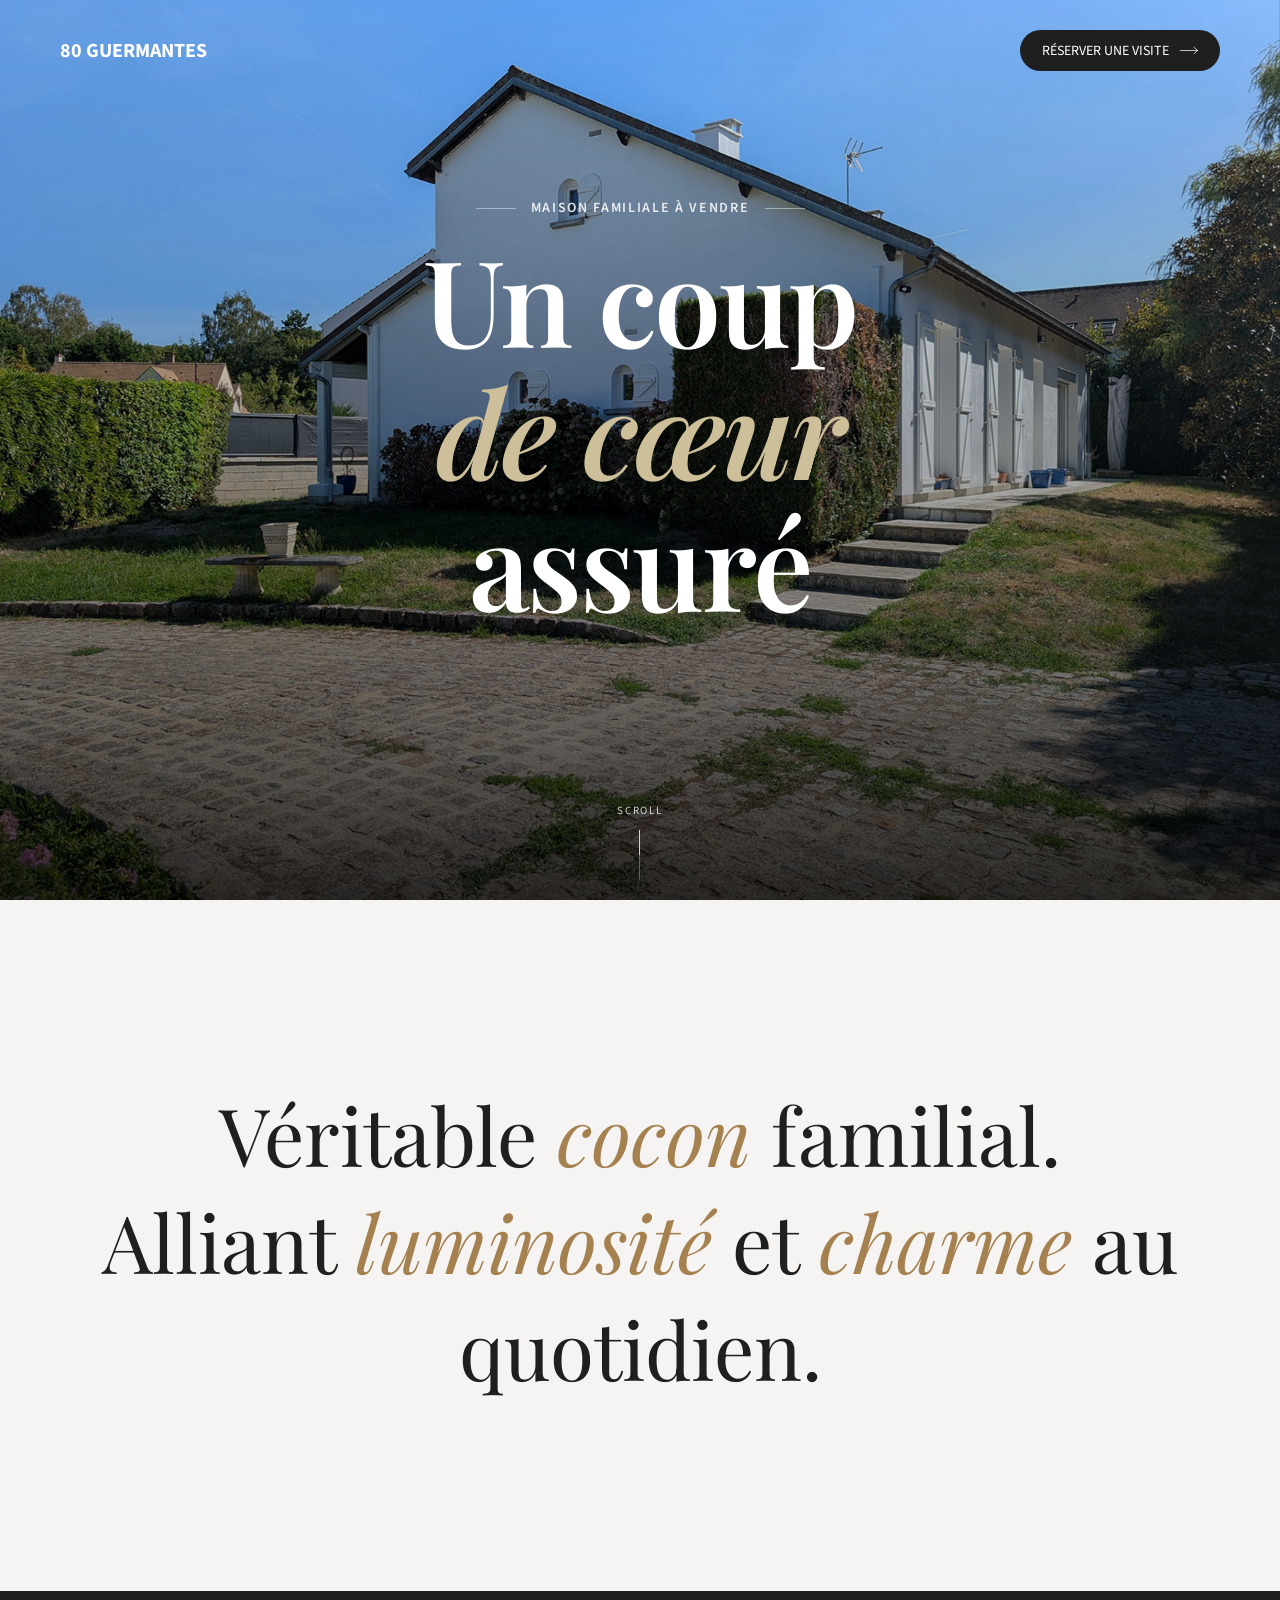
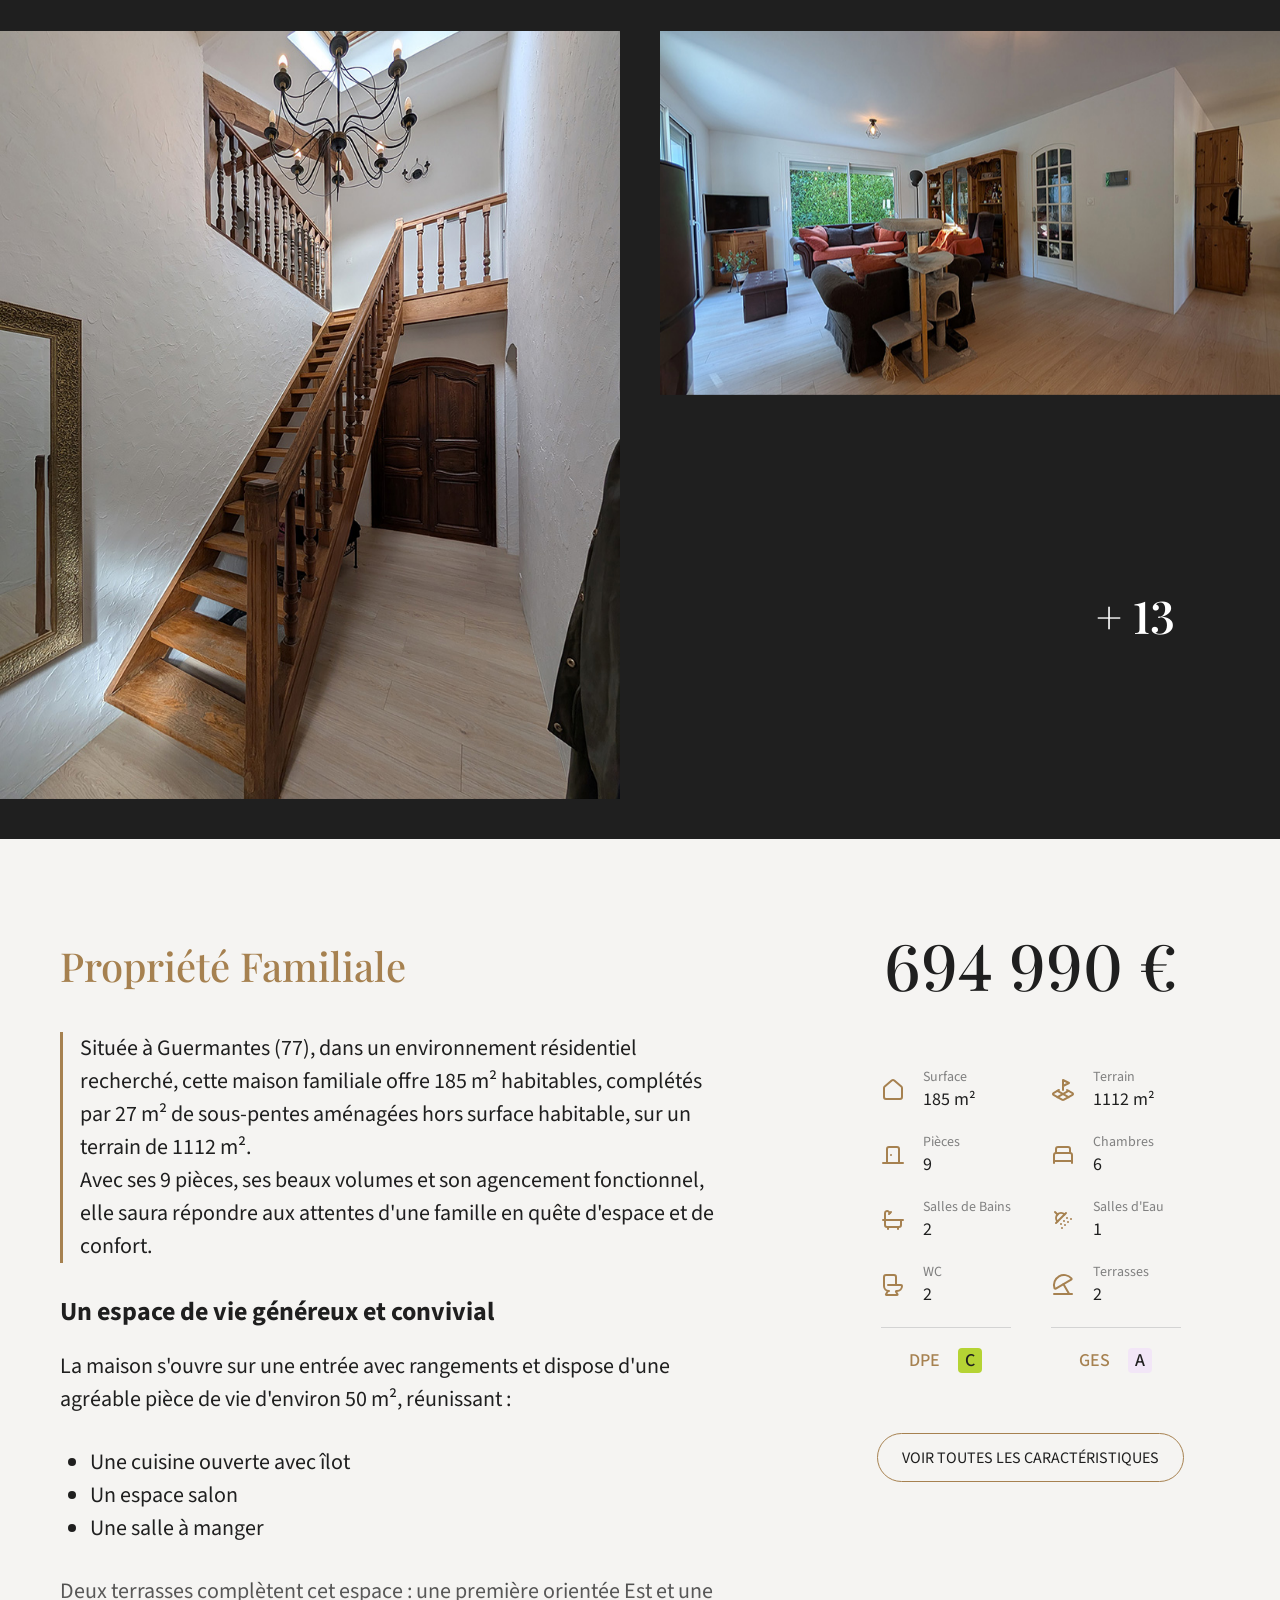
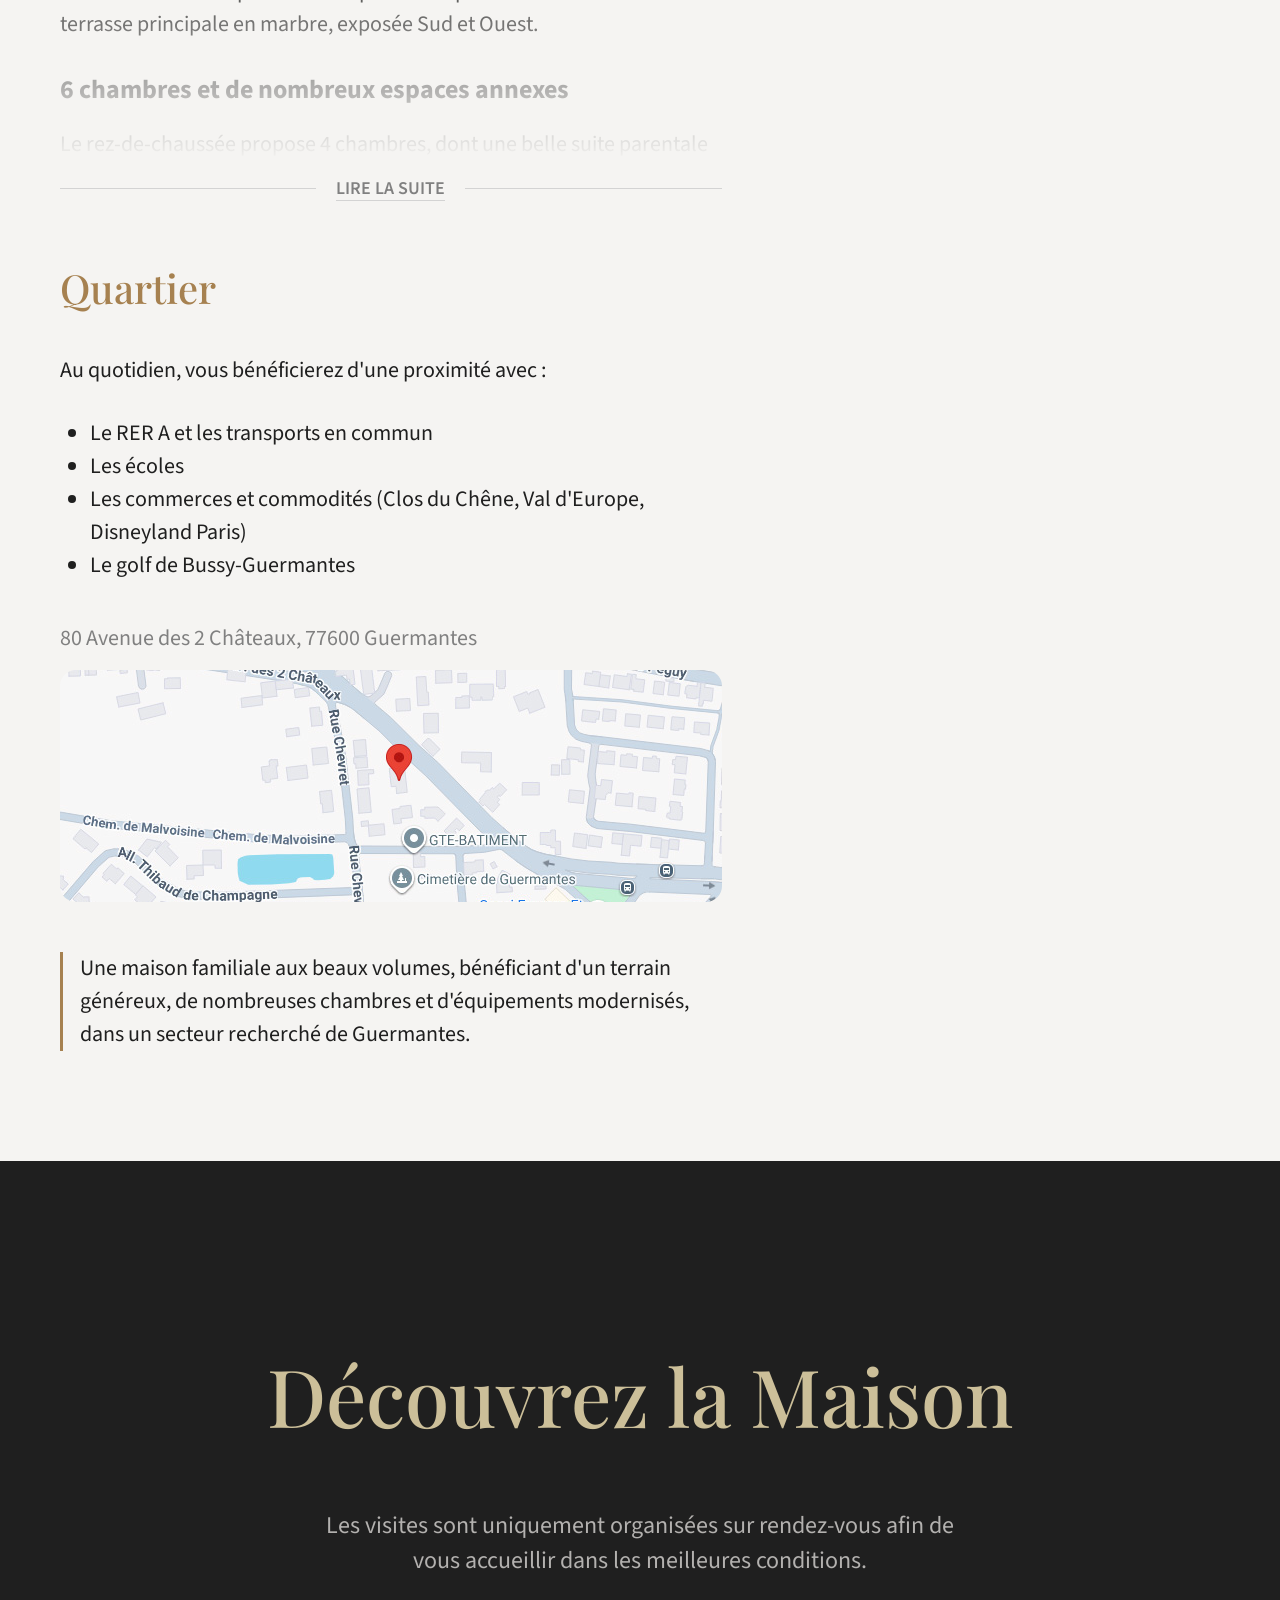
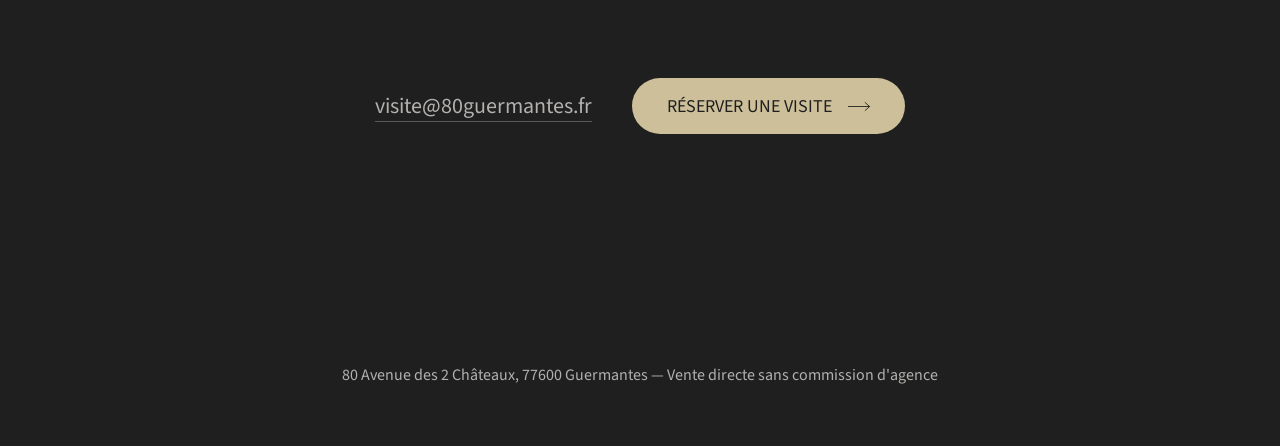
==== commit 116b485e: "Add files via upload" ====
--- a/index.html
+++ b/index.html
@@ -54,4 +54,4 @@
 }
 </script> <script>
   document.documentElement.classList.add('js');
-</script> <link rel="stylesheet" href="css/styles.css" /></head><body><svg xmlns="http://www.w3.org/2000/svg" style="display:none" aria-hidden="true"><symbol id="icon-close" viewBox="0 0 24 24"><line x1="18" y1="6" x2="6" y2="18"/><line x1="6" y1="6" x2="18" y2="18"/></symbol><symbol id="icon-chevron-left" viewBox="-2 -2 28 28"><polyline points="15,18 9,12 15,6"/></symbol><symbol id="icon-chevron-right" viewBox="-2 -2 28 28"><polyline points="9,18 15,12 9,6"/></symbol><symbol id="icon-arrow-right" viewBox="0 0 25 10"><path d="M0.5 5L24.5 5"/><path d="M19.5 0.5L24.5 5L19.5 9.5"/></symbol><symbol id="icon-surface" viewBox="0 0 24 24"><path d="M3 10a2 2 0 0 1 .709-1.528l7-6a2 2 0 0 1 2.582 0l7 6A2 2 0 0 1 21 10v9a2 2 0 0 1-2 2H5a2 2 0 0 1-2-2z"/></symbol><symbol id="icon-lot" viewBox="0 0 24 24"><path d="m12 8 6-3-6-3v10"/><path d="m8 11.99-5.5 3.14a1 1 0 0 0 0 1.74l8.5 4.86a2 2 0 0 0 2 0l8.5-4.86a1 1 0 0 0 0-1.74L16 12"/><path d="m6.49 12.85 11.02 6.3"/><path d="M17.51 12.85 6.5 19.15"/></symbol><symbol id="icon-rooms" viewBox="0 0 24 24"><path d="M10 12h.01"/><path d="M18 20V6a2 2 0 0 0-2-2H8a2 2 0 0 0-2 2v14"/><path d="M2 20h20"/></symbol><symbol id="icon-bedrooms" viewBox="0 0 24 24"><path d="M3 20v-8a2 2 0 0 1 2-2h14a2 2 0 0 1 2 2v8"/><path d="M5 10V6a2 2 0 0 1 2-2h10a2 2 0 0 1 2 2v4"/><path d="M3 18h18"/></symbol><symbol id="icon-baths" viewBox="0 0 24 24"><path d="M10 4 8 6"/><path d="M17 19v2"/><path d="M2 12h20"/><path d="M7 19v2"/><path d="M9 5 7.621 3.621A2.121 2.121 0 0 0 4 5v12a2 2 0 0 0 2 2h12a2 2 0 0 0 2-2v-5"/></symbol><symbol id="icon-shower" viewBox="0 0 24 24"><path d="m4 4 2.5 2.5"/><path d="M13.5 6.5a4.95 4.95 0 0 0-7 7"/><path d="M15 5 5 15"/><path d="M14 17v.01"/><path d="M10 16v.01"/><path d="M13 13v.01"/><path d="M16 10v.01"/><path d="M11 20v.01"/><path d="M17 14v.01"/><path d="M20 11v.01"/></symbol><symbol id="icon-wc" viewBox="0 0 24 24"><path d="M7 12h13a1 1 0 0 1 1 1 5 5 0 0 1-5 5h-.598a.5.5 0 0 0-.424.765l1.544 2.47a.5.5 0 0 1-.424.765H5.402a.5.5 0 0 1-.424-.765L7 18"/><path d="M8 18a5 5 0 0 1-5-5V4a2 2 0 0 1 2-2h8a2 2 0 0 1 2 2v8"/></symbol><symbol id="icon-terraces" viewBox="0 0 24 24"><path d="M12.5 11.134 18.196 21"/><path d="M20.425 5.299a10 10 0 0 0-16.941 9.78c.183.563.843.774 1.355.478L20.16 6.711c.512-.296.66-.973.264-1.413"/><path d="M21 21H3"/></symbol></svg><div class="page-intro-curtain" aria-hidden="true"></div><header><div class="hero"><img class="hero-bg" src="assets/photo-hero.jpg" srcset="assets/photo-hero-800.jpg 800w, assets/photo-hero-1200.jpg 1200w, assets/photo-hero-1800.jpg 1800w" sizes="100vw" fetchpriority="high" decoding="async" alt=""><div class="hero-overlay"></div><div class="hero-inner"><nav><div class="nav-item-mask"><div class="logo nav-item--animated"><span class="desktop">80 GUERMANTES</span><span class="mobile">80 G.</span></div></div><div class="nav-item-mask"><a href="mailto:visite@80guermantes.fr?subject=R%C3%A9server%20une%20visite" class="btn-primary nav-item--animated"><div class="btn-effect"><span class="btn-effect-text"><span class="btn-label"> Réserver une visite <svg width="18" height="19" aria-hidden="true" fill="none" stroke="currentColor" stroke-linecap="round" stroke-linejoin="bevel"><use href="#icon-arrow-right"/></svg></span><span class="btn-label btn-label-clone" aria-hidden="true"> Réserver une visite <svg width="18" height="19" aria-hidden="true" fill="none" stroke="currentColor" stroke-linecap="round" stroke-linejoin="bevel"><use href="#icon-arrow-right"/></svg></span></span></div></a></div></nav><div class="hero-content"><h1 class="hero-kicker hero-kicker--animated"><span><span class="kicker-line" aria-hidden="true"></span>Maison familiale à vendre<span class="kicker-line" aria-hidden="true"></span></span></h1><div class="hero-title"><span class="hero-title-line"><span>Un coup</span></span><span class="hero-title-line"><span>de cœur</span></span><span class="hero-title-line"><span>assuré</span></span></div></div><div class="hero-scroll-indicator-mask"><div class="hero-scroll-indicator hero-scroll-indicator--animated" id="heroScrollIndicator" aria-hidden="true"><span>Scroll</span><div class="scroll-line"><div class="scroll-gauge"></div></div></div></div></div></div></header><main><section class="hero-transition"><div class="container"><h2 class="hero-transition-title"><span class="hero-transition-title-line"><span>Véritable <span class="hero-transition-title-highlight">cocon</span> familial.</span></span><span class="hero-transition-title-line"><span>Alliant <span class="hero-transition-title-highlight">luminosité</span> et <span class="hero-transition-title-highlight">charme</span> au quotidien.</span></span></h2></div></section><section class="gallery" aria-label="Aperçu des photos"><div class="container"><div class="grid-container"><button type="button" class="photo-1 photo-frame" data-lightbox-index="0" style="--reveal-color:#c3c5c2;" aria-haspopup="dialog" aria-controls="lightbox" aria-expanded="false" aria-label="Voir la photo 1"><span class="photo-clip"><span class="reveal-curtain"></span><img class="reveal-image" src="assets/photo-1.jpg" srcset="assets/photo-1-480.jpg 480w, assets/photo-1-800.jpg 800w, assets/photo-1-1200.jpg 1200w" sizes="(max-width: 768px) 100vw, 50vw" width="1280" height="1700" loading="lazy" decoding="async" alt="Entrée"></span></button><button type="button" class="photo-2 photo-frame" data-lightbox-index="1" style="--reveal-color:#969aa3;" aria-haspopup="dialog" aria-controls="lightbox" aria-expanded="false" aria-label="Voir la photo 2"><span class="photo-clip"><span class="reveal-curtain"></span><img class="reveal-image" src="assets/photo-2.jpg" srcset="assets/photo-2-480.jpg 480w, assets/photo-2-800.jpg 800w, assets/photo-2-1200.jpg 1200w" sizes="(max-width: 768px) 100vw, 50vw" width="1280" height="964" loading="lazy" decoding="async" alt="Salon"></span></button><button type="button" class="photo-3 photo-frame" data-lightbox-index="2" style="--reveal-color:#a7a6a2;" aria-haspopup="dialog" aria-controls="lightbox" aria-expanded="false" aria-label="Voir la photo 3"><span class="photo-clip"><span class="reveal-curtain"></span><img class="reveal-image" src="assets/photo-3.jpg" srcset="assets/photo-3-480.jpg 480w, assets/photo-3-800.jpg 800w, assets/photo-3-1200.jpg 1200w" sizes="(max-width: 768px) 100vw, 50vw" width="1280" height="964" loading="lazy" decoding="async" alt="Cuisine"></span></button><button type="button" class="photo-4 photo-frame" data-lightbox-index="3" style="--reveal-color:#595951;" aria-haspopup="dialog" aria-controls="lightbox" aria-expanded="false" aria-label="Voir la photo 4"><span class="photo-clip"><span class="reveal-curtain"></span><img class="reveal-image" src="assets/photo-4.jpg" srcset="assets/photo-4-480.jpg 480w, assets/photo-4-800.jpg 800w, assets/photo-4-1200.jpg 1200w" sizes="(max-width: 768px) 100vw, 50vw" width="1280" height="964" loading="lazy" decoding="async" alt="Salle à Manger"><span class="more-photos"><span>+ 13</span></span></span></button></div></div></section><section class="info"><div class="container"><div class="grid-container"><div class="description"><div class="description-block1 is-collapsed" id="descriptionText"><div class="description-property"><h3>Propriété Familiale</h3><div class="description-body" id="descriptionBody"><p class="description-intro">Située à Guermantes (77), dans un environnement résidentiel recherché, cette maison familiale offre 185 m² habitables, complétés par 27 m² de sous-pentes aménagées hors surface habitable, sur un terrain de 1 112 m².<br> Avec ses 9 pièces, ses beaux volumes et son agencement fonctionnel, elle saura répondre aux attentes d'une famille en quête d'espace et de confort.</p><h4>Un espace de vie généreux et convivial</h4><p class="description-h4">La maison s'ouvre sur une entrée avec rangements et dispose d'une agréable pièce de vie d'environ 50 m², réunissant :</p><ul><li>Une cuisine ouverte avec îlot</li><li>Un espace salon</li><li>Une salle à manger</li></ul><p class="description-h4">Deux terrasses complètent cet espace : une première orientée Est et une terrasse principale en marbre, exposée Sud et Ouest.</p><h4>6 chambres et de nombreux espaces annexes</h4><p class="description-h4">Le rez-de-chaussée propose 4 chambres, dont une belle suite parentale avec salle de bains privative, ainsi qu'une salle d'eau et un WC indépendant.<br> Un grand cellier avec accès direct à l'extérieur, un local technique comprenant notamment le chauffe-eau et les arrivées d'eau, ainsi qu'une cave de 7 m² complètent ce niveau.</p><p class="description-h4">À l'étage, vous trouverez 2 chambres supplémentaires, une salle de bains et une mezzanine, offrant un espace polyvalent pouvant être aménagé en bureau, espace de jeux, coin lecture ou chambre d'appoint.<br> Les 27 m² de sous-pentes aménagées, non comptabilisés dans la surface habitable, apportent également un potentiel d'utilisation et de rangement supplémentaire.</p><h4>Une maison techniquement bien équipée</h4><p class="description-h4">Le chauffage est assuré par une pompe à chaleur réversible (chauffage et climatisation) complétée par un poêle à bois.<br> L'électricité, la plomberie et les réseaux télécom ont été entièrement refaits.<br> DPE : C<br> GES : A</p><h4>Extérieurs et stationnement</h4><p class="description-h4">Implantée sur une parcelle de 1 112 m², la propriété bénéficie d'un bel espace extérieur et de 3 places de parking.</p></div></div><button class="description-toggle animated-btn" type="button" aria-expanded="false" aria-controls="descriptionBody"><span>LIRE LA SUITE</span></button></div><h3 class="description-h3-edit">Quartier</h3><p class="description-h4-edit">Au quotidien, vous bénéficierez d'une proximité avec :</p><ul><li>Le RER A et les transports en commun</li><li>Les écoles</li><li>Les commerces et commodités (Clos du Chêne, Val d'Europe, Disneyland Paris)</li><li>Le golf de Bussy-Guermantes</li></ul><address class="description-address">80 Avenue des 2 Châteaux, 77600 Guermantes</address><button type="button" class="description-map" id="mapTrigger" aria-haspopup="dialog" aria-controls="mapModal" aria-expanded="false" aria-label="Ouvrir la carte de localisation"><img src="assets/map.jpg" alt="" loading="lazy" decoding="async"/></button><p class="description-outro">Une maison familiale aux beaux volumes, bénéficiant d'un terrain généreux, de nombreuses chambres et d'équipements modernisés, dans un secteur recherché de Guermantes.</p></div><div class="features"><div class="features-price">694&nbsp;990&nbsp;€</div><div class="features-meta"><div class="field"><svg width="24" height="24" aria-hidden="true" fill="none" stroke="currentColor" stroke-width="2" stroke-linecap="round" stroke-linejoin="round"><use href="#icon-surface"/></svg><div><span class="label">Surface</span><span class="value">185&nbsp;m²</span></div></div><div class="field"><svg width="24" height="24" aria-hidden="true" fill="none" stroke="currentColor" stroke-width="2" stroke-linecap="round" stroke-linejoin="round"><use href="#icon-lot"/></svg><div><span class="label">Terrain</span><span class="value">1112&nbsp;m²</span></div></div><div class="field"><svg width="24" height="24" aria-hidden="true" fill="none" stroke="currentColor" stroke-width="2" stroke-linecap="round" stroke-linejoin="round"><use href="#icon-rooms"/></svg><div><span class="label">Pièces</span><span class="value">9</span></div></div><div class="field"><svg width="24" height="24" aria-hidden="true" fill="none" stroke="currentColor" stroke-width="2" stroke-linecap="round" stroke-linejoin="round"><use href="#icon-bedrooms"/></svg><div><span class="label">Chambres</span><span class="value">6</span></div></div><div class="field"><svg width="24" height="24" aria-hidden="true" fill="none" stroke="currentColor" stroke-width="2" stroke-linecap="round" stroke-linejoin="round"><use href="#icon-baths"/></svg><div><span class="label">Salles de Bains</span><span class="value">2</span></div></div><div class="field"><svg width="24" height="24" aria-hidden="true" fill="none" stroke="currentColor" stroke-width="2" stroke-linecap="round" stroke-linejoin="round"><use href="#icon-shower"/></svg><div><span class="label">Salles d'Eau</span><span class="value">1</span></div></div><div class="field"><svg width="24" height="24" aria-hidden="true" fill="none" stroke="currentColor" stroke-width="2" stroke-linecap="round" stroke-linejoin="round"><use href="#icon-wc"/></svg><div><span class="label">WC</span><span class="value">2</span></div></div><div class="field"><svg width="24" height="24" aria-hidden="true" fill="none" stroke="currentColor" stroke-width="2" stroke-linecap="round" stroke-linejoin="round"><use href="#icon-terraces"/></svg><div><span class="label">Terrasses</span><span class="value">2</span></div></div><div class="field dpe">DPE <div><span class="value">C</span></div></div><div class="field ges">GES <div><span class="value">A</span></div></div></div><div class="button-features"><button type="button" class="btn-tertiary" id="featuresTrigger" aria-haspopup="dialog" aria-controls="featuresModal" aria-expanded="false"><span class="btn-effect"><span class="btn-effect-text"><span class="btn-label"> Voir toutes les caractéristiques </span><span class="btn-label btn-label-clone" aria-hidden="true"> Voir toutes les caractéristiques </span></span></span></button></div></div></div></div></section></main><footer class="contact"><div class="container"><div class="contact-row"><h2>Découvrez la Maison</h2><p>Les visites sont uniquement organisées sur rendez-vous afin de vous accueillir dans les meilleures conditions.</p><div class="mails"><a href="mailto:visite@80guermantes.fr?subject=Maison%20-%2080%20Guermantes" class="animated-a">visite@80guermantes.fr</a><a href="mailto:visite@80guermantes.fr?subject=R%C3%A9server%20une%20visite" class="btn-secondary"><div class="btn-effect"><span class="btn-effect-text"><span class="btn-label"> Réserver une visite <svg width="22" height="23" aria-hidden="true" fill="none" stroke="currentColor" stroke-linecap="round" stroke-linejoin="bevel"><use href="#icon-arrow-right"/></svg></span><span class="btn-label btn-label-clone" aria-hidden="true"> Réserver une visite <svg width="22" height="23" aria-hidden="true" fill="none" stroke="currentColor" stroke-linecap="round" stroke-linejoin="bevel"><use href="#icon-arrow-right"/></svg></span></span></div></a></div></div><div class="credits">80 Avenue des 2 Châteaux, 77600 Guermantes — Vente directe sans commission d'agence</div></div></footer><div class="lightbox-overlay" id="lightbox" role="dialog" aria-modal="true" aria-label="Galerie photos"><div class="lightbox-stage"><div class="lightbox-counter" id="lightboxCounter" aria-live="polite"></div><button type="button" class="lb-btn lightbox-close" data-lightbox-action="close" aria-label="Fermer"><span class="icon-effect" aria-hidden="true"><svg class="icon-current" width="18" height="18" fill="none" stroke="currentColor" stroke-width="2.5" stroke-linecap="round" stroke-linejoin="round"><use href="#icon-close"/></svg><svg class="icon-next" width="18" height="18" fill="none" stroke="currentColor" stroke-width="2.5" stroke-linecap="round" stroke-linejoin="round"><use href="#icon-close"/></svg></span></button><button type="button" class="lb-btn lightbox-arrow prev" data-lightbox-action="previous" aria-label="Précédent"><span class="icon-effect-h left" aria-hidden="true"><svg class="icon-current" width="24" height="24" fill="none" stroke="currentColor" stroke-width="2.5" stroke-linecap="round" stroke-linejoin="round"><use href="#icon-chevron-left"/></svg><svg class="icon-next" width="24" height="24" fill="none" stroke="currentColor" stroke-width="2.5" stroke-linecap="round" stroke-linejoin="round"><use href="#icon-chevron-left"/></svg></span></button><div class="lightbox-img-wrap" id="lightboxWrap"><div class="lightbox-rail" id="lightboxRail"></div></div><button type="button" class="lb-btn lightbox-arrow next" data-lightbox-action="next" aria-label="Suivant"><span class="icon-effect-h right" aria-hidden="true"><svg class="icon-current" width="24" height="24" fill="none" stroke="currentColor" stroke-width="2.5" stroke-linecap="round" stroke-linejoin="round"><use href="#icon-chevron-right"/></svg><svg class="icon-next" width="24" height="24" fill="none" stroke="currentColor" stroke-width="2.5" stroke-linecap="round" stroke-linejoin="round"><use href="#icon-chevron-right"/></svg></span></button></div><div class="lightbox-thumbs-outer"><div class="lightbox-thumbs" id="lightboxThumbs"></div></div></div><div class="features-modal" id="featuresModal" role="dialog" aria-modal="true" aria-label="Caractéristiques du bien"><div class="features-modal-content"><div class="features-modal-header"><button type="button" class="lb-btn features-modal-close" id="featuresModalClose" aria-label="Fermer les caractéristiques"><span class="icon-effect" aria-hidden="true"><svg class="icon-current" width="18" height="18" fill="none" stroke="currentColor" stroke-width="2.5" stroke-linecap="round" stroke-linejoin="round"><use href="#icon-close"/></svg><svg class="icon-next" width="18" height="18" fill="none" stroke="currentColor" stroke-width="2.5" stroke-linecap="round" stroke-linejoin="round"><use href="#icon-close"/></svg></span></button></div><div class="features-modal-body"><h3 class="features-modal-section-title">Informations Générales</h3><div class="features-modal-list"><div class="features-modal-item"><svg width="24" height="24" aria-hidden="true" fill="none" stroke="currentColor" stroke-width="2" stroke-linecap="round" stroke-linejoin="round"><use href="#icon-surface"/></svg><span>Surface habitable de 185 m²</span></div><div class="features-modal-item"><svg width="24" height="24" aria-hidden="true" viewBox="0 0 24 24" fill="none" stroke="currentColor" stroke-width="2" stroke-linecap="round" stroke-linejoin="round"><path d="M12.35 21H5a2 2 0 0 1-2-2v-9a2 2 0 0 1 .71-1.53l7-6a2 2 0 0 1 2.58 0l7 6A2 2 0 0 1 21 10v2.35"/><path d="M14.8 12.4A1 1 0 0 0 14 12h-4a1 1 0 0 0-1 1v8"/><path d="M15 18h6"/><path d="M18 15v6"/></svg><span>Sous-pentes aménagées de 27 m² (hors surface habitable)</span></div><div class="features-modal-item"><svg width="24" height="24" aria-hidden="true" viewBox="0 0 24 24" fill="none" stroke="currentColor" stroke-width="2" stroke-linecap="round" stroke-linejoin="round"><path d="M14.7 6.3a1 1 0 0 0 0 1.4l1.6 1.6a1 1 0 0 0 1.4 0l3.106-3.105c.32-.322.863-.22.983.218a6 6 0 0 1-8.259 7.057l-7.91 7.91a1 1 0 0 1-2.999-3l7.91-7.91a6 6 0 0 1 7.057-8.259c.438.12.54.662.219.984z"/></svg><span>Local technique de 2 m² (chauffe-eau, arrivées d'eau)</span></div><div class="features-modal-item"><svg width="24" height="24" aria-hidden="true" viewBox="0 0 24 24" fill="none" stroke="currentColor" stroke-width="2" stroke-linecap="round" stroke-linejoin="round"><path d="M18 17.5a2.5 2.5 0 1 1-4 2.03V12"/><path d="M6 12H4a2 2 0 0 1-2-2V5a2 2 0 0 1 2-2h16a2 2 0 0 1 2 2v5a2 2 0 0 1-2 2h-2"/><path d="M6 8h12"/><path d="M6.6 15.572A2 2 0 1 0 10 17v-5"/></svg><span>Pompe à chaleur réversible</span></div><div class="features-modal-item"><svg width="24" height="24" aria-hidden="true" viewBox="0 0 24 24" fill="none" stroke="currentColor" stroke-width="2" stroke-linecap="round" stroke-linejoin="round"><path d="M11 8c2-3-2-3 0-6"/><path d="M15.5 8c2-3-2-3 0-6"/><path d="M6 10h.01"/><path d="M6 14h.01"/><path d="M10 16v-4"/><path d="M14 16v-4"/><path d="M18 16v-4"/><path d="M20 6a2 2 0 0 1 2 2v10a2 2 0 0 1-2 2H4a2 2 0 0 1-2-2V8a2 2 0 0 1 2-2h3"/><path d="M5 20v2"/><path d="M19 20v2"/></svg><span>Poêle à bois</span></div></div><h3 class="features-modal-section-title">Intérieur</h3><div class="features-modal-list"><div class="features-modal-item"><svg width="24" height="24" aria-hidden="true" fill="none" stroke="currentColor" stroke-width="2" stroke-linecap="round" stroke-linejoin="round"><use href="#icon-rooms"/></svg><span>9 Pièces</span></div><div class="features-modal-item"><svg width="24" height="24" aria-hidden="true" fill="none" stroke="currentColor" stroke-width="2" stroke-linecap="round" stroke-linejoin="round"><use href="#icon-bedrooms"/></svg><span>6 Chambres</span></div><div class="features-modal-item"><svg width="24" height="24" aria-hidden="true" viewBox="0 0 24 24" fill="none" stroke="currentColor" stroke-width="2" stroke-linecap="round" stroke-linejoin="round"><path d="M5 6a4 4 0 0 1 4-4h6a4 4 0 0 1 4 4v14a2 2 0 0 1-2 2H7a2 2 0 0 1-2-2V6Z"/><path d="M5 10h14"/><path d="M15 7v6"/></svg><span>Cuisine ouverte avec îlot</span></div><div class="features-modal-item"><svg width="24" height="24" aria-hidden="true" fill="none" stroke="currentColor" stroke-width="2" stroke-linecap="round" stroke-linejoin="round"><use href="#icon-baths"/></svg><span>2 Salles de bains dont 1 parentale</span></div><div class="features-modal-item"><svg width="24" height="24" aria-hidden="true" fill="none" stroke="currentColor" stroke-width="2" stroke-linecap="round" stroke-linejoin="round"><use href="#icon-shower"/></svg><span>1 Salle d'eau</span></div><div class="features-modal-item"><svg width="24" height="24" aria-hidden="true" fill="none" stroke="currentColor" stroke-width="2" stroke-linecap="round" stroke-linejoin="round"><use href="#icon-wc"/></svg><span>2 WC</span></div><div class="features-modal-item"><svg width="24" height="24" aria-hidden="true" viewBox="0 0 24 24" fill="none" stroke="currentColor" stroke-width="2" stroke-linecap="round" stroke-linejoin="round"><path d="M13 13.74a2 2 0 0 1-2 0L2.5 8.87a1 1 0 0 1 0-1.74L11 2.26a2 2 0 0 1 2 0l8.5 4.87a1 1 0 0 1 0 1.74z"/><path d="m20 14.285 1.5.845a1 1 0 0 1 0 1.74L13 21.74a2 2 0 0 1-2 0l-8.5-4.87a1 1 0 0 1 0-1.74l1.5-.845"/></svg><span>Mezzanine</span></div><div class="features-modal-item"><svg width="24" height="24" aria-hidden="true" viewBox="0 0 24 24" fill="none" stroke="currentColor" stroke-width="2" stroke-linecap="round" stroke-linejoin="round"><path d="M12 12V9a1 1 0 0 0-1-1H9a1 1 0 0 0-1 1v3"/><path d="M16 20v-3a1 1 0 0 0-1-1h-2a1 1 0 0 0-1 1v3"/><path d="M20 22V2"/><path d="M4 12h16"/><path d="M4 20h16"/><path d="M4 2v20"/><path d="M4 4h16"/></svg><span>Cellier avec accès extérieur</span></div><div class="features-modal-item"><svg width="24" height="24" aria-hidden="true" viewBox="0 0 24 24" fill="none" stroke="currentColor" stroke-width="2" stroke-linecap="round" stroke-linejoin="round"><path d="M10 3a1 1 0 0 1 1-1h2a1 1 0 0 1 1 1v2a6 6 0 0 0 1.2 3.6l.6.8A6 6 0 0 1 17 13v8a1 1 0 0 1-1 1H8a1 1 0 0 1-1-1v-8a6 6 0 0 1 1.2-3.6l.6-.8A6 6 0 0 0 10 5z"/><path d="M17 13h-4a1 1 0 0 0-1 1v3a1 1 0 0 0 1 1h4"/></svg><span>Cave de 7 m²</span></div></div><h3 class="features-modal-section-title">Extérieur</h3><div class="features-modal-list"><div class="features-modal-item"><svg width="24" height="24" aria-hidden="true" fill="none" stroke="currentColor" stroke-width="2" stroke-linecap="round" stroke-linejoin="round"><use href="#icon-lot"/></svg><span>Terrain de 1112 m²</span></div><div class="features-modal-item"><svg width="24" height="24" aria-hidden="true" fill="none" stroke="currentColor" stroke-width="2" stroke-linecap="round" stroke-linejoin="round"><use href="#icon-terraces"/></svg><span>2 Terrasses (Est et Sud-Ouest)</span></div><div class="features-modal-item"><svg width="24" height="24" aria-hidden="true" viewBox="0 0 24 24" fill="none" stroke="currentColor" stroke-width="2" stroke-linecap="round" stroke-linejoin="round"><circle cx="12" cy="12" r="10"/><path d="M9 17V7h4a3 3 0 0 1 0 6H9"/></svg><span>3 Places de parking</span></div></div></div></div></div><div class="map-modal" id="mapModal" role="dialog" aria-modal="true" aria-label="Carte de localisation du bien"><div class="map-modal-content"><button type="button" class="lb-btn map-modal-close" id="mapModalClose" aria-label="Fermer la carte"><span class="icon-effect" aria-hidden="true"><svg class="icon-current" width="18" height="18" fill="none" stroke="currentColor" stroke-width="2.5" stroke-linecap="round" stroke-linejoin="round"><use href="#icon-close"/></svg><svg class="icon-next" width="18" height="18" fill="none" stroke="currentColor" stroke-width="2.5" stroke-linecap="round" stroke-linejoin="round"><use href="#icon-close"/></svg></span></button><iframe id="mapIframe" tabindex="-1" title="Carte de localisation du bien — Guermantes" data-src="https://www.google.com/maps/embed?pb=!1m18!1m12!1m3!1d2625.260769597118!2d2.70993947492756!3d48.85323760556892!2m3!1f0!2f0!3f0!3m2!1i1024!2i768!4f13.1!3m3!1m2!1s0x47e61b4e9e02a95f%3A0xbec32fda17af873e!2s80%20Av.%20des%202%20Ch%C3%A2teaux%2C%2077600%20Guermantes!5e0!3m2!1sfr!2sfr!4v1788801175983!5m2!1sfr!2sfr" referrerpolicy="strict-origin-when-cross-origin" allowfullscreen></iframe></div></div> <script src="js/script.js"></script> </body></html>+</script> <link rel="stylesheet" href="css/styles.css" /></head><body><svg xmlns="http://www.w3.org/2000/svg" style="display:none" aria-hidden="true"><symbol id="icon-close" viewBox="0 0 24 24"><line x1="18" y1="6" x2="6" y2="18"/><line x1="6" y1="6" x2="18" y2="18"/></symbol><symbol id="icon-chevron-left" viewBox="-2 -2 28 28"><polyline points="15,18 9,12 15,6"/></symbol><symbol id="icon-chevron-right" viewBox="-2 -2 28 28"><polyline points="9,18 15,12 9,6"/></symbol><symbol id="icon-arrow-right" viewBox="0 0 25 10"><path d="M0.5 5L24.5 5"/><path d="M19.5 0.5L24.5 5L19.5 9.5"/></symbol><symbol id="icon-surface" viewBox="0 0 24 24"><path d="M3 10a2 2 0 0 1 .709-1.528l7-6a2 2 0 0 1 2.582 0l7 6A2 2 0 0 1 21 10v9a2 2 0 0 1-2 2H5a2 2 0 0 1-2-2z"/></symbol><symbol id="icon-lot" viewBox="0 0 24 24"><path d="m12 8 6-3-6-3v10"/><path d="m8 11.99-5.5 3.14a1 1 0 0 0 0 1.74l8.5 4.86a2 2 0 0 0 2 0l8.5-4.86a1 1 0 0 0 0-1.74L16 12"/><path d="m6.49 12.85 11.02 6.3"/><path d="M17.51 12.85 6.5 19.15"/></symbol><symbol id="icon-rooms" viewBox="0 0 24 24"><path d="M10 12h.01"/><path d="M18 20V6a2 2 0 0 0-2-2H8a2 2 0 0 0-2 2v14"/><path d="M2 20h20"/></symbol><symbol id="icon-bedrooms" viewBox="0 0 24 24"><path d="M3 20v-8a2 2 0 0 1 2-2h14a2 2 0 0 1 2 2v8"/><path d="M5 10V6a2 2 0 0 1 2-2h10a2 2 0 0 1 2 2v4"/><path d="M3 18h18"/></symbol><symbol id="icon-baths" viewBox="0 0 24 24"><path d="M10 4 8 6"/><path d="M17 19v2"/><path d="M2 12h20"/><path d="M7 19v2"/><path d="M9 5 7.621 3.621A2.121 2.121 0 0 0 4 5v12a2 2 0 0 0 2 2h12a2 2 0 0 0 2-2v-5"/></symbol><symbol id="icon-shower" viewBox="0 0 24 24"><path d="m4 4 2.5 2.5"/><path d="M13.5 6.5a4.95 4.95 0 0 0-7 7"/><path d="M15 5 5 15"/><path d="M14 17v.01"/><path d="M10 16v.01"/><path d="M13 13v.01"/><path d="M16 10v.01"/><path d="M11 20v.01"/><path d="M17 14v.01"/><path d="M20 11v.01"/></symbol><symbol id="icon-wc" viewBox="0 0 24 24"><path d="M7 12h13a1 1 0 0 1 1 1 5 5 0 0 1-5 5h-.598a.5.5 0 0 0-.424.765l1.544 2.47a.5.5 0 0 1-.424.765H5.402a.5.5 0 0 1-.424-.765L7 18"/><path d="M8 18a5 5 0 0 1-5-5V4a2 2 0 0 1 2-2h8a2 2 0 0 1 2 2v8"/></symbol><symbol id="icon-terraces" viewBox="0 0 24 24"><path d="M12.5 11.134 18.196 21"/><path d="M20.425 5.299a10 10 0 0 0-16.941 9.78c.183.563.843.774 1.355.478L20.16 6.711c.512-.296.66-.973.264-1.413"/><path d="M21 21H3"/></symbol></svg><div class="page-intro-curtain" aria-hidden="true"></div><header><div class="hero"><img class="hero-bg" src="assets/photo-hero.jpg" srcset="assets/photo-hero-800.jpg 800w, assets/photo-hero-1200.jpg 1200w, assets/photo-hero-1800.jpg 1800w" sizes="100vw" fetchpriority="high" decoding="async" alt=""><div class="hero-overlay"></div><div class="hero-inner"><nav><div class="nav-item-mask"><div class="logo nav-item--animated"><span class="desktop">80 GUERMANTES</span><span class="mobile">80 G.</span></div></div><div class="nav-item-mask"><a href="mailto:visite@80guermantes.fr?subject=R%C3%A9server%20une%20visite" class="btn-primary nav-item--animated"><div class="btn-effect"><span class="btn-effect-text"><span class="btn-label"> Réserver une visite <svg width="18" height="19" aria-hidden="true" fill="none" stroke="currentColor" stroke-linecap="round" stroke-linejoin="bevel"><use href="#icon-arrow-right"/></svg></span><span class="btn-label btn-label-clone" aria-hidden="true"> Réserver une visite <svg width="18" height="19" aria-hidden="true" fill="none" stroke="currentColor" stroke-linecap="round" stroke-linejoin="bevel"><use href="#icon-arrow-right"/></svg></span></span></div></a></div></nav><div class="hero-content"><h1 class="hero-kicker hero-kicker--animated"><span><span class="kicker-line" aria-hidden="true"></span>Maison familiale à vendre<span class="kicker-line" aria-hidden="true"></span></span></h1><div class="hero-title"><span class="hero-title-line"><span>Un coup</span></span><span class="hero-title-line"><span>de cœur</span></span><span class="hero-title-line"><span>assuré</span></span></div></div><div class="hero-scroll-indicator-mask"><div class="hero-scroll-indicator hero-scroll-indicator--animated" id="heroScrollIndicator" aria-hidden="true"><span>Scroll</span><div class="scroll-line"><div class="scroll-gauge"></div></div></div></div></div></div></header><main><section class="hero-transition"><div class="container"><h2 class="hero-transition-title"><span class="hero-transition-title-line"><span>Véritable <span class="hero-transition-title-highlight">cocon</span> familial.</span></span><span class="hero-transition-title-line"><span>Alliant <span class="hero-transition-title-highlight">luminosité</span> et <span class="hero-transition-title-highlight">charme</span> au quotidien.</span></span></h2></div></section><section class="gallery" aria-label="Aperçu des photos"><div class="container"><div class="grid-container"><button type="button" class="photo-1 photo-frame" data-lightbox-index="0" style="--reveal-color:#c3c5c2;" aria-haspopup="dialog" aria-controls="lightbox" aria-expanded="false" aria-label="Voir la photo 1"><span class="photo-clip"><span class="reveal-curtain"></span><img class="reveal-image" src="assets/photo-1.jpg" srcset="assets/photo-1-480.jpg 480w, assets/photo-1-800.jpg 800w, assets/photo-1-1200.jpg 1200w" sizes="(max-width: 768px) 100vw, 50vw" width="1280" height="1700" loading="lazy" decoding="async" alt="Entrée"></span></button><button type="button" class="photo-2 photo-frame" data-lightbox-index="1" style="--reveal-color:#969aa3;" aria-haspopup="dialog" aria-controls="lightbox" aria-expanded="false" aria-label="Voir la photo 2"><span class="photo-clip"><span class="reveal-curtain"></span><img class="reveal-image" src="assets/photo-2.jpg" srcset="assets/photo-2-480.jpg 480w, assets/photo-2-800.jpg 800w, assets/photo-2-1200.jpg 1200w" sizes="(max-width: 768px) 100vw, 50vw" width="1280" height="964" loading="lazy" decoding="async" alt="Salon"></span></button><button type="button" class="photo-3 photo-frame" data-lightbox-index="2" style="--reveal-color:#a7a6a2;" aria-haspopup="dialog" aria-controls="lightbox" aria-expanded="false" aria-label="Voir la photo 3"><span class="photo-clip"><span class="reveal-curtain"></span><img class="reveal-image" src="assets/photo-3.jpg" srcset="assets/photo-3-480.jpg 480w, assets/photo-3-800.jpg 800w, assets/photo-3-1200.jpg 1200w" sizes="(max-width: 768px) 100vw, 50vw" width="1280" height="964" loading="lazy" decoding="async" alt="Cuisine"></span></button><button type="button" class="photo-4 photo-frame" data-lightbox-index="3" style="--reveal-color:#595951;" aria-haspopup="dialog" aria-controls="lightbox" aria-expanded="false" aria-label="Voir la photo 4"><span class="photo-clip"><span class="reveal-curtain"></span><img class="reveal-image" src="assets/photo-4.jpg" srcset="assets/photo-4-480.jpg 480w, assets/photo-4-800.jpg 800w, assets/photo-4-1200.jpg 1200w" sizes="(max-width: 768px) 100vw, 50vw" width="1280" height="964" loading="lazy" decoding="async" alt="Salle à Manger"><span class="more-photos"><span>+ 13</span></span></span></button></div></div></section><section class="info"><div class="container"><div class="grid-container"><div class="description"><div class="description-block1 is-collapsed" id="descriptionText"><div class="description-property"><h3>Propriété Familiale</h3><div class="description-body" id="descriptionBody"><p class="description-intro">Située à Guermantes (77), dans un environnement résidentiel recherché, cette maison familiale offre 185 m² habitables, complétés par 27 m² de sous-pentes aménagées hors surface habitable, sur un terrain de 1112 m².<br> Avec ses 9 pièces, ses beaux volumes et son agencement fonctionnel, elle saura répondre aux attentes d'une famille en quête d'espace et de confort.</p><h4>Un espace de vie généreux et convivial</h4><p class="description-h4">La maison s'ouvre sur une entrée avec rangements et dispose d'une agréable pièce de vie d'environ 50 m², réunissant :</p><ul><li>Une cuisine ouverte avec îlot</li><li>Un espace salon</li><li>Une salle à manger</li></ul><p class="description-h4">Deux terrasses complètent cet espace : une première orientée Est et une terrasse principale en marbre, exposée Sud et Ouest.</p><h4>6 chambres et de nombreux espaces annexes</h4><p class="description-h4">Le rez-de-chaussée propose 4 chambres, dont une belle suite parentale avec salle de bains privative, ainsi qu'une salle d'eau et un WC indépendant.<br> Un grand cellier avec accès direct à l'extérieur, un local technique comprenant notamment le chauffe-eau et les arrivées d'eau, ainsi qu'une cave de 7 m² complètent ce niveau.</p><p class="description-h4">À l'étage, vous trouverez 2 chambres supplémentaires, une salle de bains et une mezzanine, offrant un espace polyvalent pouvant être aménagé en bureau, espace de jeux, coin lecture ou chambre d'appoint.<br> Les 27 m² de sous-pentes aménagées, non comptabilisés dans la surface habitable, apportent également un potentiel d'utilisation et de rangement supplémentaire.</p><h4>Une maison techniquement bien équipée</h4><p class="description-h4">Le chauffage est assuré par une pompe à chaleur réversible (chauffage et climatisation) complétée par un poêle à bois.<br> L'électricité, la plomberie et les réseaux télécom ont été entièrement refaits.<br> DPE : C<br> GES : A</p><h4>Extérieurs et stationnement</h4><p class="description-h4">Implantée sur une parcelle de 1 112 m², la propriété bénéficie d'un bel espace extérieur et de 3 places de parking.</p></div></div><button class="description-toggle animated-btn" type="button" aria-expanded="false" aria-controls="descriptionBody"><span>LIRE LA SUITE</span></button></div><h3 class="description-h3-edit">Quartier</h3><p class="description-h4-edit">Au quotidien, vous bénéficierez d'une proximité avec :</p><ul><li>Le RER A et les transports en commun</li><li>Les écoles</li><li>Les commerces et commodités (Clos du Chêne, Val d'Europe, Disneyland Paris)</li><li>Le golf de Bussy-Guermantes</li></ul><address class="description-address">80 Avenue des 2 Châteaux, 77600 Guermantes</address><button type="button" class="description-map" id="mapTrigger" aria-haspopup="dialog" aria-controls="mapModal" aria-expanded="false" aria-label="Ouvrir la carte de localisation"><img src="assets/map.jpg" alt="" loading="lazy" decoding="async"/></button><p class="description-outro">Une maison familiale aux beaux volumes, bénéficiant d'un terrain généreux, de nombreuses chambres et d'équipements modernisés, dans un secteur recherché de Guermantes.</p></div><div class="features"><div class="features-price">694&nbsp;990&nbsp;€</div><div class="features-meta"><div class="field"><svg width="24" height="24" aria-hidden="true" fill="none" stroke="currentColor" stroke-width="2" stroke-linecap="round" stroke-linejoin="round"><use href="#icon-surface"/></svg><div><span class="label">Surface</span><span class="value">185&nbsp;m²</span></div></div><div class="field"><svg width="24" height="24" aria-hidden="true" fill="none" stroke="currentColor" stroke-width="2" stroke-linecap="round" stroke-linejoin="round"><use href="#icon-lot"/></svg><div><span class="label">Terrain</span><span class="value">1112&nbsp;m²</span></div></div><div class="field"><svg width="24" height="24" aria-hidden="true" fill="none" stroke="currentColor" stroke-width="2" stroke-linecap="round" stroke-linejoin="round"><use href="#icon-rooms"/></svg><div><span class="label">Pièces</span><span class="value">9</span></div></div><div class="field"><svg width="24" height="24" aria-hidden="true" fill="none" stroke="currentColor" stroke-width="2" stroke-linecap="round" stroke-linejoin="round"><use href="#icon-bedrooms"/></svg><div><span class="label">Chambres</span><span class="value">6</span></div></div><div class="field"><svg width="24" height="24" aria-hidden="true" fill="none" stroke="currentColor" stroke-width="2" stroke-linecap="round" stroke-linejoin="round"><use href="#icon-baths"/></svg><div><span class="label">Salles de Bains</span><span class="value">2</span></div></div><div class="field"><svg width="24" height="24" aria-hidden="true" fill="none" stroke="currentColor" stroke-width="2" stroke-linecap="round" stroke-linejoin="round"><use href="#icon-shower"/></svg><div><span class="label">Salles d'Eau</span><span class="value">1</span></div></div><div class="field"><svg width="24" height="24" aria-hidden="true" fill="none" stroke="currentColor" stroke-width="2" stroke-linecap="round" stroke-linejoin="round"><use href="#icon-wc"/></svg><div><span class="label">WC</span><span class="value">2</span></div></div><div class="field"><svg width="24" height="24" aria-hidden="true" fill="none" stroke="currentColor" stroke-width="2" stroke-linecap="round" stroke-linejoin="round"><use href="#icon-terraces"/></svg><div><span class="label">Terrasses</span><span class="value">2</span></div></div><div class="field dpe">DPE <div><span class="value">C</span></div></div><div class="field ges">GES <div><span class="value">A</span></div></div></div><div class="button-features"><button type="button" class="btn-tertiary" id="featuresTrigger" aria-haspopup="dialog" aria-controls="featuresModal" aria-expanded="false"><span class="btn-effect"><span class="btn-effect-text"><span class="btn-label"> Voir toutes les caractéristiques </span><span class="btn-label btn-label-clone" aria-hidden="true"> Voir toutes les caractéristiques </span></span></span></button></div></div></div></div></section></main><footer class="contact"><div class="container"><div class="contact-row"><h2>Découvrez la Maison</h2><p>Les visites sont uniquement organisées sur rendez-vous afin de vous accueillir dans les meilleures conditions.</p><div class="mails"><a href="mailto:visite@80guermantes.fr?subject=Maison%20-%2080%20Guermantes" class="animated-a">visite@80guermantes.fr</a><a href="mailto:visite@80guermantes.fr?subject=R%C3%A9server%20une%20visite" class="btn-secondary"><div class="btn-effect"><span class="btn-effect-text"><span class="btn-label"> Réserver une visite <svg width="22" height="23" aria-hidden="true" fill="none" stroke="currentColor" stroke-linecap="round" stroke-linejoin="bevel"><use href="#icon-arrow-right"/></svg></span><span class="btn-label btn-label-clone" aria-hidden="true"> Réserver une visite <svg width="22" height="23" aria-hidden="true" fill="none" stroke="currentColor" stroke-linecap="round" stroke-linejoin="bevel"><use href="#icon-arrow-right"/></svg></span></span></div></a></div></div><div class="credits">80 Avenue des 2 Châteaux, 77600 Guermantes — Vente directe sans commission d'agence</div></div></footer><div class="lightbox-overlay" id="lightbox" role="dialog" aria-modal="true" aria-label="Galerie photos"><div class="lightbox-stage"><div class="lightbox-counter" id="lightboxCounter" aria-live="polite"></div><button type="button" class="lb-btn lightbox-close" data-lightbox-action="close" aria-label="Fermer"><span class="icon-effect" aria-hidden="true"><svg class="icon-current" width="18" height="18" fill="none" stroke="currentColor" stroke-width="2.5" stroke-linecap="round" stroke-linejoin="round"><use href="#icon-close"/></svg><svg class="icon-next" width="18" height="18" fill="none" stroke="currentColor" stroke-width="2.5" stroke-linecap="round" stroke-linejoin="round"><use href="#icon-close"/></svg></span></button><button type="button" class="lb-btn lightbox-arrow prev" data-lightbox-action="previous" aria-label="Précédent"><span class="icon-effect-h left" aria-hidden="true"><svg class="icon-current" width="24" height="24" fill="none" stroke="currentColor" stroke-width="2.5" stroke-linecap="round" stroke-linejoin="round"><use href="#icon-chevron-left"/></svg><svg class="icon-next" width="24" height="24" fill="none" stroke="currentColor" stroke-width="2.5" stroke-linecap="round" stroke-linejoin="round"><use href="#icon-chevron-left"/></svg></span></button><div class="lightbox-img-wrap" id="lightboxWrap"><div class="lightbox-rail" id="lightboxRail"></div></div><button type="button" class="lb-btn lightbox-arrow next" data-lightbox-action="next" aria-label="Suivant"><span class="icon-effect-h right" aria-hidden="true"><svg class="icon-current" width="24" height="24" fill="none" stroke="currentColor" stroke-width="2.5" stroke-linecap="round" stroke-linejoin="round"><use href="#icon-chevron-right"/></svg><svg class="icon-next" width="24" height="24" fill="none" stroke="currentColor" stroke-width="2.5" stroke-linecap="round" stroke-linejoin="round"><use href="#icon-chevron-right"/></svg></span></button></div><div class="lightbox-thumbs-outer"><div class="lightbox-thumbs" id="lightboxThumbs"></div></div></div><div class="features-modal" id="featuresModal" role="dialog" aria-modal="true" aria-label="Caractéristiques du bien"><div class="features-modal-content"><div class="features-modal-header"><button type="button" class="lb-btn features-modal-close" id="featuresModalClose" aria-label="Fermer les caractéristiques"><span class="icon-effect" aria-hidden="true"><svg class="icon-current" width="18" height="18" fill="none" stroke="currentColor" stroke-width="2.5" stroke-linecap="round" stroke-linejoin="round"><use href="#icon-close"/></svg><svg class="icon-next" width="18" height="18" fill="none" stroke="currentColor" stroke-width="2.5" stroke-linecap="round" stroke-linejoin="round"><use href="#icon-close"/></svg></span></button></div><div class="features-modal-body"><h3 class="features-modal-section-title">Informations Générales</h3><div class="features-modal-list"><div class="features-modal-item"><svg width="24" height="24" aria-hidden="true" fill="none" stroke="currentColor" stroke-width="2" stroke-linecap="round" stroke-linejoin="round"><use href="#icon-surface"/></svg><span>Surface habitable de 185 m²</span></div><div class="features-modal-item"><svg width="24" height="24" aria-hidden="true" viewBox="0 0 24 24" fill="none" stroke="currentColor" stroke-width="2" stroke-linecap="round" stroke-linejoin="round"><path d="M12.35 21H5a2 2 0 0 1-2-2v-9a2 2 0 0 1 .71-1.53l7-6a2 2 0 0 1 2.58 0l7 6A2 2 0 0 1 21 10v2.35"/><path d="M14.8 12.4A1 1 0 0 0 14 12h-4a1 1 0 0 0-1 1v8"/><path d="M15 18h6"/><path d="M18 15v6"/></svg><span>Sous-pentes aménagées de 27 m² (hors surface habitable)</span></div><div class="features-modal-item"><svg width="24" height="24" aria-hidden="true" viewBox="0 0 24 24" fill="none" stroke="currentColor" stroke-width="2" stroke-linecap="round" stroke-linejoin="round"><path d="M14.7 6.3a1 1 0 0 0 0 1.4l1.6 1.6a1 1 0 0 0 1.4 0l3.106-3.105c.32-.322.863-.22.983.218a6 6 0 0 1-8.259 7.057l-7.91 7.91a1 1 0 0 1-2.999-3l7.91-7.91a6 6 0 0 1 7.057-8.259c.438.12.54.662.219.984z"/></svg><span>Local technique de 2 m² (chauffe-eau, arrivées d'eau)</span></div><div class="features-modal-item"><svg width="24" height="24" aria-hidden="true" viewBox="0 0 24 24" fill="none" stroke="currentColor" stroke-width="2" stroke-linecap="round" stroke-linejoin="round"><path d="M18 17.5a2.5 2.5 0 1 1-4 2.03V12"/><path d="M6 12H4a2 2 0 0 1-2-2V5a2 2 0 0 1 2-2h16a2 2 0 0 1 2 2v5a2 2 0 0 1-2 2h-2"/><path d="M6 8h12"/><path d="M6.6 15.572A2 2 0 1 0 10 17v-5"/></svg><span>Pompe à chaleur réversible</span></div><div class="features-modal-item"><svg width="24" height="24" aria-hidden="true" viewBox="0 0 24 24" fill="none" stroke="currentColor" stroke-width="2" stroke-linecap="round" stroke-linejoin="round"><path d="M11 8c2-3-2-3 0-6"/><path d="M15.5 8c2-3-2-3 0-6"/><path d="M6 10h.01"/><path d="M6 14h.01"/><path d="M10 16v-4"/><path d="M14 16v-4"/><path d="M18 16v-4"/><path d="M20 6a2 2 0 0 1 2 2v10a2 2 0 0 1-2 2H4a2 2 0 0 1-2-2V8a2 2 0 0 1 2-2h3"/><path d="M5 20v2"/><path d="M19 20v2"/></svg><span>Poêle à bois</span></div></div><h3 class="features-modal-section-title">Intérieur</h3><div class="features-modal-list"><div class="features-modal-item"><svg width="24" height="24" aria-hidden="true" fill="none" stroke="currentColor" stroke-width="2" stroke-linecap="round" stroke-linejoin="round"><use href="#icon-rooms"/></svg><span>9 Pièces</span></div><div class="features-modal-item"><svg width="24" height="24" aria-hidden="true" fill="none" stroke="currentColor" stroke-width="2" stroke-linecap="round" stroke-linejoin="round"><use href="#icon-bedrooms"/></svg><span>6 Chambres</span></div><div class="features-modal-item"><svg width="24" height="24" aria-hidden="true" viewBox="0 0 24 24" fill="none" stroke="currentColor" stroke-width="2" stroke-linecap="round" stroke-linejoin="round"><path d="M5 6a4 4 0 0 1 4-4h6a4 4 0 0 1 4 4v14a2 2 0 0 1-2 2H7a2 2 0 0 1-2-2V6Z"/><path d="M5 10h14"/><path d="M15 7v6"/></svg><span>Cuisine ouverte avec îlot</span></div><div class="features-modal-item"><svg width="24" height="24" aria-hidden="true" fill="none" stroke="currentColor" stroke-width="2" stroke-linecap="round" stroke-linejoin="round"><use href="#icon-baths"/></svg><span>2 Salles de bains dont 1 parentale</span></div><div class="features-modal-item"><svg width="24" height="24" aria-hidden="true" fill="none" stroke="currentColor" stroke-width="2" stroke-linecap="round" stroke-linejoin="round"><use href="#icon-shower"/></svg><span>1 Salle d'eau</span></div><div class="features-modal-item"><svg width="24" height="24" aria-hidden="true" fill="none" stroke="currentColor" stroke-width="2" stroke-linecap="round" stroke-linejoin="round"><use href="#icon-wc"/></svg><span>2 WC</span></div><div class="features-modal-item"><svg width="24" height="24" aria-hidden="true" viewBox="0 0 24 24" fill="none" stroke="currentColor" stroke-width="2" stroke-linecap="round" stroke-linejoin="round"><path d="M13 13.74a2 2 0 0 1-2 0L2.5 8.87a1 1 0 0 1 0-1.74L11 2.26a2 2 0 0 1 2 0l8.5 4.87a1 1 0 0 1 0 1.74z"/><path d="m20 14.285 1.5.845a1 1 0 0 1 0 1.74L13 21.74a2 2 0 0 1-2 0l-8.5-4.87a1 1 0 0 1 0-1.74l1.5-.845"/></svg><span>Mezzanine</span></div><div class="features-modal-item"><svg width="24" height="24" aria-hidden="true" viewBox="0 0 24 24" fill="none" stroke="currentColor" stroke-width="2" stroke-linecap="round" stroke-linejoin="round"><path d="M12 12V9a1 1 0 0 0-1-1H9a1 1 0 0 0-1 1v3"/><path d="M16 20v-3a1 1 0 0 0-1-1h-2a1 1 0 0 0-1 1v3"/><path d="M20 22V2"/><path d="M4 12h16"/><path d="M4 20h16"/><path d="M4 2v20"/><path d="M4 4h16"/></svg><span>Cellier avec accès extérieur</span></div><div class="features-modal-item"><svg width="24" height="24" aria-hidden="true" viewBox="0 0 24 24" fill="none" stroke="currentColor" stroke-width="2" stroke-linecap="round" stroke-linejoin="round"><path d="M10 3a1 1 0 0 1 1-1h2a1 1 0 0 1 1 1v2a6 6 0 0 0 1.2 3.6l.6.8A6 6 0 0 1 17 13v8a1 1 0 0 1-1 1H8a1 1 0 0 1-1-1v-8a6 6 0 0 1 1.2-3.6l.6-.8A6 6 0 0 0 10 5z"/><path d="M17 13h-4a1 1 0 0 0-1 1v3a1 1 0 0 0 1 1h4"/></svg><span>Cave de 7 m²</span></div></div><h3 class="features-modal-section-title">Extérieur</h3><div class="features-modal-list"><div class="features-modal-item"><svg width="24" height="24" aria-hidden="true" fill="none" stroke="currentColor" stroke-width="2" stroke-linecap="round" stroke-linejoin="round"><use href="#icon-lot"/></svg><span>Terrain de 1112 m²</span></div><div class="features-modal-item"><svg width="24" height="24" aria-hidden="true" fill="none" stroke="currentColor" stroke-width="2" stroke-linecap="round" stroke-linejoin="round"><use href="#icon-terraces"/></svg><span>2 Terrasses (Est et Sud-Ouest)</span></div><div class="features-modal-item"><svg width="24" height="24" aria-hidden="true" viewBox="0 0 24 24" fill="none" stroke="currentColor" stroke-width="2" stroke-linecap="round" stroke-linejoin="round"><circle cx="12" cy="12" r="10"/><path d="M9 17V7h4a3 3 0 0 1 0 6H9"/></svg><span>3 Places de parking</span></div></div></div></div></div><div class="map-modal" id="mapModal" role="dialog" aria-modal="true" aria-label="Carte de localisation du bien"><div class="map-modal-content"><button type="button" class="lb-btn map-modal-close" id="mapModalClose" aria-label="Fermer la carte"><span class="icon-effect" aria-hidden="true"><svg class="icon-current" width="18" height="18" fill="none" stroke="currentColor" stroke-width="2.5" stroke-linecap="round" stroke-linejoin="round"><use href="#icon-close"/></svg><svg class="icon-next" width="18" height="18" fill="none" stroke="currentColor" stroke-width="2.5" stroke-linecap="round" stroke-linejoin="round"><use href="#icon-close"/></svg></span></button><iframe id="mapIframe" tabindex="-1" title="Carte de localisation du bien — Guermantes" data-src="https://www.google.com/maps/embed?pb=!1m18!1m12!1m3!1d2625.260769597118!2d2.70993947492756!3d48.85323760556892!2m3!1f0!2f0!3f0!3m2!1i1024!2i768!4f13.1!3m3!1m2!1s0x47e61b4e9e02a95f%3A0xbec32fda17af873e!2s80%20Av.%20des%202%20Ch%C3%A2teaux%2C%2077600%20Guermantes!5e0!3m2!1sfr!2sfr!4v1788801175983!5m2!1sfr!2sfr" referrerpolicy="strict-origin-when-cross-origin" allowfullscreen></iframe></div></div> <script src="js/script.js"></script> </body></html>
--- a/css/styles.css
+++ b/css/styles.css
@@ -1 +1 @@
-:root{--font-heading:'Playfair Display',Georgia,'Times New Roman',Times,serif;--font-body:'Source Sans 3',Arial,Helvetica,sans-serif;--max-content-width:1280px;--image-text:#fff;--image-text-muted:#d3d3d3;--image-text-highlight:#ccbf99;--image-btn-bg:#1f1f1f;--image-btn-text:#fff;--light-section:#f5f4f2;--light-text:#1f1f1f;--light-text-muted:#808080;--light-text-highlight:#a68150;--light-hr:#d3d3d3;--light-btn-bg:transparent;--light-btn-text:#1f1f1f;--light-map-btn-bg:#f5f4f2;--dark-section:#1f1f1f;--dark-text:#f5f4f2;--dark-text-muted:#b3b1af;--dark-text-highlight:#ccbf99;--dark-link-line:#595958;--dark-btn-bg:#ccbf99;--dark-btn-text:#1f1f1f;--lb-overlay:#1f1f1f;--lb-text:#a5a4a2;--lb-btn-bg:rgba(30,30,30,0.6);--lb-scrollbar:#6a6a6a}*,*::before,*::after{margin:0;padding:0;box-sizing:border-box}img{display:block;max-width:100%;height:auto}button{cursor:pointer;background:none;border:none;font:inherit;color:inherit;-webkit-tap-highlight-color:transparent}a{color:inherit;text-decoration:none;-webkit-tap-highlight-color:transparent}@font-face{font-family:'Playfair Display';src:url('../assets/playfair-display.woff2') format('woff2');font-weight:300 700;font-style:normal;font-display:swap}@font-face{font-family:'Playfair Display';src:url('../assets/playfair-display-italic.woff2') format('woff2');font-weight:300 700;font-style:italic;font-display:swap}@font-face{font-family:'Source Sans 3';src:url('../assets/source-sans-3.woff2') format('woff2');font-weight:100 900;font-style:normal;font-display:swap}body{font-family:var(--font-body);color:var(--light-text);overflow-x:clip;background-color:var(--dark-section)}.hero{position:relative;width:100%;min-height:100vh;min-height:100dvh;color:var(--image-text);display:flex;flex-direction:column;padding:30px 60px;overflow:hidden}@media (max-width:768px){.hero{min-height:100svh;padding:20px 25px}}.hero-bg{position:absolute;top:-10%;left:0;width:100%;height:120%;object-fit:cover;object-position:center;z-index:0;transform:translateY(0)}.hero-overlay{position:absolute;z-index:1;inset:0;background:linear-gradient(to bottom,rgba(0,0,0,0) 0%,rgba(0,0,0,0.15) 25%,rgba(0,0,0,0.3) 50%,rgba(0,0,0,0.5) 75%,rgba(0,0,0,0.8) 100%)}.hero nav{position:relative;z-index:2}.hero-inner{position:relative;z-index:2;width:100%;max-width:var(--max-content-width);margin:0 auto;height:100%;display:flex;flex-direction:column;flex:1}nav{display:flex;justify-content:space-between;align-items:center;gap:20px}.nav-item-mask{overflow:hidden}.js .nav-item--animated{transform:translateY(110%);opacity:0}.js .nav-item--animated.is-revealed{animation:heroNavReveal 700ms cubic-bezier(0.16,1,0.3,1) forwards}@keyframes heroNavReveal{to{transform:translateY(0);opacity:1}}.logo .desktop{font-size:20px;font-weight:700}.logo .mobile{font-size:20px;font-weight:700;display:none}@media (max-width:420px){.logo .desktop{display:none}.logo .mobile{display:block}}.btn-primary{background:var(--image-btn-bg);color:var(--image-btn-text);border-radius:100px;font-size:14px;font-weight:400;padding:11px 22px 10px 22px;display:flex;text-transform:uppercase}.btn-secondary{background:var(--dark-btn-bg);color:var(--dark-btn-text);border-radius:100px;font-size:18px;font-weight:400;padding:16px 35px 15px 35px;display:flex;text-transform:uppercase}@media (max-width:768px){.btn-secondary{font-size:16px}}.btn-tertiary{background:var(--light-btn-bg);color:var(--light-btn-text);border:1px solid var(--light-text-highlight);border-radius:100px;font-size:16px;font-weight:400;padding:13px 24px 12px 24px;display:inline-block;text-transform:uppercase}.btn-effect{overflow:hidden;display:block}.btn-effect-text{position:relative;display:block}.btn-primary.btn-rolled .btn-effect-text,.btn-secondary.btn-rolled .btn-effect-text,.btn-tertiary.btn-rolled .btn-effect-text{animation:btnRoll 0.5s cubic-bezier(0.16,1,0.3,1) forwards}@keyframes btnRoll{to{transform:translateY(100%)}}.hero-content{position:absolute;inset:0;display:grid;grid-template-rows:1fr auto 1fr;justify-items:center;z-index:2;pointer-events:none;padding-bottom:40px}@media(max-width:768px){.hero-content{padding-bottom:20px}}.hero-kicker{grid-row:1;align-self:end;font-size:14px;font-weight:600;letter-spacing:0.12em;text-transform:uppercase;color:rgba(255,255,255,0.85);margin-bottom:14px;text-align:center}@media (max-width:768px){.hero-kicker{margin-bottom:7px}}.hero-kicker--animated{overflow:hidden}.js .hero-kicker--animated>span{display:block;transform:translateY(110%);opacity:0}.js .hero-kicker--animated.is-revealed>span{animation:heroKickerReveal 700ms cubic-bezier(0.16,1,0.3,1) forwards}@keyframes heroKickerReveal{to{transform:translateY(0);opacity:1}}.kicker-line{display:inline-block;vertical-align:middle;height:1px;background-color:currentColor;width:40px;margin:0 15px;opacity:0.5}@media (max-width:768px){.kicker-line{display:none}}.hero-title{font-family:var(--font-heading);font-size:120px;line-height:1.1;font-weight:600;letter-spacing:-0.02em;text-align:center}.hero-title-line{display:block}.hero-title-line:nth-child(2){font-style:italic;color:var(--image-text-highlight)}.js .hero-title-line>span{display:block;transform:translateY(50%);opacity:0}.js .hero-title.is-revealed .hero-title-line>span{animation:heroTitleReveal 900ms cubic-bezier(0.16,1,0.3,1) forwards}.js .hero-title.is-revealed .hero-title-line:nth-child(2)>span{animation-delay:200ms}.js .hero-title.is-revealed .hero-title-line:nth-child(3)>span{animation-delay:400ms}@keyframes heroTitleReveal{to{transform:translateY(0);opacity:1}}@media (max-width:992px){.hero-title{font-size:94px}}@media (max-width:768px){.hero-title{font-size:68px}}.hero-scroll-indicator{display:flex;flex-direction:column;align-items:center;gap:12px;color:var(--image-text-muted);opacity:1}.hero-scroll-indicator-mask.hidden{opacity:0;pointer-events:none;transform:translateY(40px)}.hero-scroll-indicator span{font-size:11px;letter-spacing:0.18em;text-transform:uppercase}.hero-scroll-indicator .scroll-line{color:var(--image-text);position:relative;width:1px;height:50px;background:rgba(255,255,255,0.3);overflow:hidden}.hero-scroll-indicator .scroll-gauge{--gauge:25px;height:var(--gauge);position:absolute;left:0;top:0;width:100%;background:var(--image-text-muted);animation:scrollGaugeMove 2s cubic-bezier(0.83,0,0.17,1) infinite}@keyframes scrollGaugeMove{0%{transform:translateY(calc(var(--gauge) * -1))}100%{transform:translateY(calc(var(--gauge) * 2))}}@media(max-width:768px){.hero-scroll-indicator span{font-size:10px}.hero-scroll-indicator .scroll-line{height:25px}.hero-scroll-indicator .scroll-gauge{--gauge:12.5px}}.hero-scroll-indicator-mask{position:absolute;left:0;right:0;bottom:-10px;margin:0 auto;width:max-content;overflow:hidden;z-index:3;transition:opacity 1200ms cubic-bezier(0.25,0.46,0.45,0.94),transform 1200ms cubic-bezier(0.25,0.46,0.45,0.94)}.js .hero-scroll-indicator--animated{position:static;transform:translateY(-110%);opacity:0}.js .hero-scroll-indicator--animated.is-revealed{animation:heroScrollIndicatorReveal 700ms cubic-bezier(0.16,1,0.3,1) forwards}@keyframes heroScrollIndicatorReveal{to{transform:translateY(0);opacity:1}}.container{width:100%;margin:0 auto}.hero-transition{background:var(--light-section);padding:180px 0 190px 0}@media (max-width:992px){.hero-transition{padding:120px 0 130px 0}}@media(max-width:768px){.hero-transition{padding:60px 25px}}.hero-transition .container{padding:0 60px}@media(max-width:768px){.hero-transition .container{padding:0}}.hero-transition h2{font-family:var(--font-heading);font-size:80px;text-align:center;color:var(--light-text);font-weight:400}@media (max-width:992px){.hero-transition h2{font-size:58px}}@media(max-width:768px){.hero-transition h2{font-size:36px}}.hero-transition-title-line{display:block;overflow:hidden}.js .hero-transition-title-line>span{display:block;transform:translateY(110%);opacity:0}.hero-transition-title-highlight{color:var(--light-text-highlight);font-style:italic}.js .hero-transition-title.is-revealed .hero-transition-title-line>span{animation:heroTransitionTitleReveal 900ms cubic-bezier(0.16,1,0.3,1) forwards}.js .hero-transition-title.is-revealed .hero-transition-title-line:nth-child(2)>span{animation-delay:400ms}@keyframes heroTransitionTitleReveal{to{transform:translateY(0);opacity:1}}.gallery{background:var(--dark-section);padding:40px 0}@media(max-width:768px){.gallery{padding:20px 0}}.gallery .grid-container{display:grid;grid-template-columns:1fr 1fr 1fr 1fr;grid-template-rows:1fr 1fr;grid-template-areas:"photo-1 photo-1 photo-2 photo-2" "photo-1 photo-1 photo-3 photo-4";padding:0;height:min(60vw,800px);overflow-anchor:none;gap:40px}@media(max-width:768px){.gallery .grid-container{grid-template-columns:1fr 1fr;grid-template-rows:1fr 1fr 1fr;grid-template-areas:"photo-1 photo-1" "photo-2 photo-2" "photo-3 photo-4";height:80svh;gap:20px}}.photo-1{grid-area:photo-1}.photo-2{grid-area:photo-2}.photo-3{grid-area:photo-3}.photo-4{grid-area:photo-4}.photo-4 .more-photos{position:absolute;inset:0;display:grid;place-items:center;color:var(--image-text);font-family:var(--font-heading);font-size:45px;font-weight:600;z-index:4;opacity:0;padding-bottom:5px;transition:opacity 400ms ease 600ms}.photo-4 .more-photos.more-photos-visible{opacity:1}.more-photos span{display:block;z-index:2;font-variant-numeric:lining-nums}.photo-frame{color:inherit;font:inherit;text-align:inherit;position:relative;width:100%;height:100%;min-height:1px}.photo-clip{position:absolute;inset:0;display:block;overflow:hidden}.photo-4 img{filter:brightness(0.5)}.reveal-curtain{position:absolute;inset:0;width:100%;height:100%;background:var(--reveal-color,var(--dark-section));z-index:2;clip-path:inset(0 0 100% 0)}.photo-frame.revealed .reveal-curtain{animation:curtainSweep 1400ms cubic-bezier(0.65,0,0.35,1) forwards}@keyframes curtainSweep{0%{clip-path:inset(0 0 100% 0)}45%{clip-path:inset(0 0 0 0)}100%{clip-path:inset(100% 0 0 0)}}.photo-frame .reveal-image{position:absolute;inset:0;width:100%;height:100%;z-index:1;object-fit:cover;display:block;opacity:1;transform:scale(1);transition:transform 400ms ease}@media (hover:hover) and (pointer:fine){.photo-frame:hover .reveal-image{transform:scale(1.05)}.description-map:hover img{transform:scale(1.05)}.animated-a:hover{background-size:100% 1px,100% 1px;background-position:0 100%,0 100%}.lightbox-thumbs button:hover img{opacity:0.8}}.info{background:var(--light-section);position:relative;z-index:1}.info .container{padding:0 60px;max-width:var(--max-content-width)}@media(max-width:768px){.info .container{padding:0 25px}}.info .grid-container{display:grid;grid-template-columns:1.75fr 1fr;padding:100px 0 110px 0;gap:120px;align-items:start}.js .info .grid-container{transform:translateX(5%);opacity:0}@media(max-width:992px){.info .grid-container{grid-template-columns:none;align-items:normal;padding:100px 0 60px 0;gap:50px}}@media(max-width:768px){.info .grid-container{grid-template-columns:none;align-items:normal;padding:50px 0 60px 0;gap:50px}}.js .info .grid-container.is-revealed{animation:infoGridReveal 900ms cubic-bezier(0.16,1,0.3,1) forwards}@keyframes infoGridReveal{to{transform:translateX(0);opacity:1}}.js .description-block1{--lines:35;--line-height:1.5;position:relative}.js .description-block1 .description-property{overflow:visible}.js .description-block1.is-collapsed .description-body{overflow:hidden;max-height:calc(var(--lines) * var(--line-height) * 1em);-webkit-mask-image:linear-gradient(to bottom,#000 70%,transparent 100%);mask-image:linear-gradient(to bottom,#000 70%,transparent 100%)}@supports (max-height:1lh){.js .description-block1.is-collapsed .description-body{max-height:calc(var(--lines) * 1lh)}}.description-toggle{display:none}.js .description-toggle{position:static;height:auto;margin:14px 0 10px 0;padding:0;border:0;background:transparent;color:inherit;font:inherit;cursor:pointer;display:inline-flex;align-items:center}@media(max-width:768px){.js .description-toggle{margin:10px 0}}.js .description-toggle[hidden]{display:none}.js .animated-btn::before,.js .animated-btn::after{content:"";height:1px;background:var(--light-hr)}.js .animated-btn::before{margin-right:10px}.js .animated-btn::after{margin-left:10px}.js .animated-btn{font-size:18px;font-weight:600;color:var(--light-text);text-decoration:none;display:grid;grid-template-columns:1fr auto 1fr;align-items:center;width:100%;margin:0;padding:0;background:none;border:none}@media(max-width:768px){.js .animated-btn{font-size:16px}}.js .animated-btn span{color:var(--light-text-muted);text-decoration:none;background-image:linear-gradient(currentColor,currentColor),linear-gradient(var(--light-hr),var(--light-hr));background-position:100% 100%,0% 100%;background-repeat:no-repeat;background-size:0% 1px,100% 1px;transition:background-size 0.35s ease;cursor:pointer}.js .animated-btn:hover span{background-size:100% 1px,100% 1px;background-position:0% 100%,0% 100%}.description h3{font-family:var(--font-heading);color:var(--light-text-highlight);font-size:40px;font-weight:500}@media(max-width:768px){.description h3{font-size:28px}}.description-h3-edit{margin-top:60px}@media(max-width:768px){.description-h3-edit{margin-top:26px}}.description-intro{font-size:22px;margin:40px 0 30px 0;line-height:1.5;padding-left:20px;box-shadow:inset 3px 0 0 0 var(--light-text-highlight)}@media(max-width:768px){.description-intro{font-size:18px;margin:30px 0 20px 0}}.description-outro{font-size:22px;margin-top:44px;line-height:1.5;padding-left:20px;box-shadow:inset 3px 0 0 0 var(--light-text-highlight)}@media(max-width:768px){.description-outro{font-size:18px;margin:30px 0 10px 0}}.description h4{color:var(--light-text);font-size:26px;font-weight:700}@media(max-width:768px){.description h4{font-size:22px}}.description-h4{color:var(--light-text);font-size:22px;margin:20px 0 30px 0;line-height:1.5}@media(max-width:768px){.description-h4{font-size:18px;margin:10px 0 15px 0;line-height:1.5}}.description-h4-edit{color:var(--light-text);font-size:22px;margin:40px 0 30px 0;line-height:1.5}@media(max-width:768px){.description-h4-edit{font-size:18px;margin:20px 0 15px 0;line-height:1.5}}.description ul{font-size:22px;margin:0 0 30px 30px;line-height:1.5}@media(max-width:768px){.description ul{font-size:18px;margin:0 0 15px 25px}}.description-address{color:var(--light-text-muted);font-style:normal;margin:40px 0 16px 0;font-size:22px}@media(max-width:768px){.description-address{font-size:16px;margin:20px 0 8px 0}}.features{position:sticky;top:40px;align-self:start}@media (max-width:992px){.description{order:2;border-top:1px solid var(--light-hr);padding-top:35px}.features{order:1;position:static;align-self:auto}}@media (max-width:768px){.description{order:2;border-top:1px solid var(--light-hr);padding-top:35px}.features{order:1;position:static;align-self:auto}}.features-price{font-family:var(--font-heading);font-size:64px;font-weight:500;color:var(--light-text);margin-top:-17px;text-align:center;font-variant-numeric:lining-nums}@media(max-width:768px){.features-price{font-size:36px;margin-top:0}}.features-meta{display:grid;grid-template-columns:repeat(2,1fr);gap:20px 40px;margin:60px auto;width:fit-content}@media(max-width:992px){.features-meta{grid-template-columns:repeat(4,1fr);margin:30px auto}.features-meta>:nth-child(9){grid-column:2}.container>:nth-child(10){grid-column:3}}@media(max-width:768px){.features-meta{grid-template-columns:repeat(2,1fr);margin:30px auto}.features-meta>:nth-child(9){grid-column:1}.container>:nth-child(10){grid-column:2}}.field{display:flex;column-gap:18px;justify-content:flex-start;align-items:center;font-size:18px}@media(max-width:768px){.field:nth-child(n+5):nth-child(-n+8){display:none}}.field svg{color:var(--light-text-highlight)}.dpe,.ges{justify-content:center;border-top:1px solid var(--light-hr);padding-top:20px;color:var(--light-text-highlight);font-weight:500}.dpe .value,.ges .value{border-radius:4px;text-align:center;width:24px}.dpe .value{background-color:#b5d334}.ges .value{background-color:#f2e6f7}.label{color:var(--light-text-muted);display:block;font-size:14px}.value{color:var(--light-text);display:block;font-size:18px}.button-features{text-align:center}.description-map{overflow:hidden;aspect-ratio:100 / 35;position:relative;width:100%;border:0;border-radius:16px;cursor:pointer}.description-map img{position:absolute;inset:0;width:100%;height:100%;object-fit:cover;transition:transform 0.35s ease}.features-modal,.map-modal{overscroll-behavior:none;position:fixed;inset:0;z-index:1200;display:none;align-items:center;justify-content:center;padding:24px;background:rgba(30,30,30,0.8);opacity:0;backdrop-filter:blur(4px);-webkit-backdrop-filter:blur(4px);transition:opacity 280ms cubic-bezier(0.16,1,0.3,1)}@media (max-width:768px){.features-modal,.map-modal{padding:16px}}.features-modal.open{display:flex}.features-modal.visible{opacity:1}.features-modal-content{position:relative;display:flex;flex-direction:column;overflow:hidden;width:min(100%,620px);max-height:min(82vh,720px);box-sizing:border-box;padding:38px 0;border-radius:16px;background:var(--light-section);box-shadow:0 24px 70px rgba(0,0,0,0.35);transform:translateY(16px) scale(0.98);transition:transform 280ms cubic-bezier(0.16,1,0.3,1)}@media (max-width:768px){.features-modal-content{max-height:86vh;padding:30px 0;border-radius:16px}}.features-modal.visible .features-modal-content{transform:translateY(0) scale(1)}.features-modal-header{display:flex;align-items:center;gap:24px;padding:0 40px 22px 40px;flex:0 0 auto;border-bottom:1px solid var(--light-hr)}.features-modal-body{overflow-y:auto;padding:0 40px 38px 40px}@media (max-width:768px){.features-modal-body{padding:0 25px 30px 25px}}.features-modal-close{top:8px;right:24px;width:44px;height:44px}@media (max-width:768px){.features-modal-close{top:5px}}.features-modal-list{display:grid;gap:18px;padding-top:24px}.features-modal-item{display:flex;align-items:center;gap:16px;font-size:20px}@media (max-width:768px){.features-modal-item{font-size:18px}}.features-modal-item svg{color:var(--light-text-highlight);flex:0 0 auto;width:24px;height:24px}.features-modal-section-title{font-family:var(--font-heading);color:var(--light-text-highlight);font-size:30px;font-weight:500;margin-top:36px;padding-top:30px;border-top:1px solid var(--light-hr)}@media (max-width:768px){.features-modal-section-title{font-size:24px}}.features-modal-section-title:first-of-type{padding-top:0;border-top:none}.map-modal.open{display:flex}.map-modal.visible{opacity:1}.map-modal-content{position:relative;width:min(100%,1000px);height:min(80vh,720px);box-shadow:0 24px 70px rgba(0,0,0,0.35);transform:translateY(12px) scale(0.98);transition:transform 280ms cubic-bezier(0.16,1,0.3,1)}@media (max-width:768px){.map-modal-content{height:75vh}}.map-modal.visible .map-modal-content{transform:translateY(0) scale(1)}.map-modal-close{top:10px;right:10px;width:44px;height:44px}.map-modal iframe{display:block;width:100%;height:100%;border:0;border-radius:16px}.js .contact{background:var(--dark-section);overflow:hidden;position:relative;opacity:0.25}.js .contact .container{transform:translate3d(0,-280px,0)}.contact-row{display:flex;flex-direction:column;align-items:center;padding:180px 0 190px 0}@media(max-width:768px){.contact-row{padding:90px 25px 130px 26px}}.js .contact-row h2,.js .contact-row p,.js .contact-row .mails{opacity:0}.contact-row h2{font-family:var(--font-heading);color:var(--dark-text-highlight);font-size:80px;text-align:center;margin-bottom:60px;font-weight:500}@media(max-width:768px){.contact-row h2{font-size:36px;margin-bottom:30px}}.contact-row p{color:var(--dark-text-muted);text-align:center;max-width:660px;font-size:24px;margin-bottom:100px}@media(max-width:768px){.contact-row p{font-size:20px;margin-bottom:50px}}.contact .mails{display:flex;align-items:center;gap:40px}@media(max-width:768px){.contact .mails{flex-direction:column;gap:30px}}.animated-a{font-size:22px;color:var(--dark-text-muted);text-decoration:none;background-image:linear-gradient(currentColor,currentColor),linear-gradient(var(--dark-link-line),var(--dark-link-line));background-position:100% 100%,0% 100%;background-repeat:no-repeat;background-size:0% 1px,100% 1px;display:inline;transition:background-size 0.35s ease}@media(max-width:768px){.animated-a{font-size:18px}}.btn-primary .btn-label{display:inline-flex;gap:11px}.btn-secondary .btn-label,.btn-tertiary .btn-label{display:inline-flex;align-items:center;gap:16px}.btn-label-clone{position:absolute;bottom:100%;left:0;right:0}.credits{color:var(--dark-text-muted);font-size:16px;text-align:center;margin:40px 0 60px 0}@media(max-width:768px){.credits{font-size:14px;padding:0 25px;margin:0 0 40px 0}}.lightbox-overlay{overscroll-behavior:none;position:fixed;inset:0;z-index:1000;background:var(--lb-overlay);display:none;flex-direction:column;overflow:hidden;opacity:0;transition:opacity 280ms cubic-bezier(0.16,1,0.3,1)}.lightbox-overlay.open{display:flex}.lightbox-overlay.visible{opacity:1}.lightbox-stage{position:relative;flex:1;min-height:0}.lb-btn{color:var(--lb-text);background:var(--lb-btn-bg);position:absolute;z-index:10;display:flex;align-items:center;justify-content:center;border-radius:12px}.map-modal .lb-btn,.features-modal .lb-btn{background:var(--light-map-btn-bg)}.lightbox-counter{color:var(--lb-text);position:absolute;z-index:10;display:flex;align-items:center;justify-content:center;top:28px;left:22px;font-size:14px;font-weight:600;text-shadow:-1px 0 0 var(--dark-section),1px 0 0 var(--dark-section),0 -1px 0 var(--dark-section),0 1px 0 var(--dark-section),-1px -1px 0 var(--dark-section),1px -1px 0 var(--dark-section),-1px 1px 0 var(--dark-section),1px 1px 0 var(--dark-section)}.lightbox-close{top:16px;right:16px;width:44px;height:44px;font-size:14px;font-weight:600}.lightbox-arrow{top:50%;transform:translateY(-50%);width:44px;height:44px}.lightbox-arrow.prev{left:16px}.lightbox-arrow.next{right:16px}@media(max-width:768px){.lightbox-arrow{display:none}}.lightbox-img-wrap{width:100%;height:100%;overflow:hidden;background:transparent;user-select:none;touch-action:pan-y}.lightbox-img-wrap.dragging .lightbox-slide img{cursor:grabbing}.lightbox-rail{display:flex;height:100%;transition:transform 380ms cubic-bezier(0.25,0.46,0.45,0.94)}.lightbox-slide{flex:0 0 100%;display:flex;align-items:center;justify-content:center;padding:16px}.lightbox-slide img{max-height:100%;max-width:100%;width:auto;height:auto;object-fit:contain;border-radius:12px;user-select:none;-webkit-user-drag:none;cursor:grab}.lightbox-thumbs-outer{flex-shrink:0;overflow-x:auto;margin-bottom:16px;scrollbar-width:thin;scrollbar-color:var(--lb-scrollbar) transparent}.lightbox-thumbs-outer::-webkit-scrollbar{height:6px}.lightbox-thumbs-outer::-webkit-scrollbar-track{background:transparent}.lightbox-thumbs-outer::-webkit-scrollbar-thumb{background:var(--lb-scrollbar);border-radius:3px}.lightbox-thumbs-outer::-webkit-scrollbar-thumb:hover{background:var(--lb-text)}.lightbox-thumbs{display:flex;justify-content:center;gap:8px;padding:16px;min-width:max-content;margin:0 auto;overflow:visible}.lightbox-thumbs button{appearance:none;border:0;padding:0;background:transparent;display:block;cursor:pointer}.lightbox-thumbs img{height:50px;width:75px;min-width:75px;object-fit:cover;border-radius:6px;display:block;opacity:0.45;transition:opacity 220ms ease,transform 220ms ease,margin 220ms ease;transform-origin:center center}.lightbox-thumbs button.active img{opacity:1;transform:scale(1.15);margin:0 calc(75px * 0.15 / 2)}.icon-effect{position:relative;display:inline-block;width:18px;height:18px;overflow:hidden}.icon-effect svg{position:absolute;top:0;left:0}.icon-effect .icon-current{transform:translateY(0)}.icon-effect .icon-next{transform:translateY(-100%)}.lb-btn.lb-rolled .icon-effect .icon-current{animation:iconRollCurrent 0.5s cubic-bezier(0.16,1,0.3,1) forwards}.lb-btn.lb-rolled .icon-effect .icon-next{animation:iconRollNext 0.5s cubic-bezier(0.16,1,0.3,1) forwards}@keyframes iconRollCurrent{from{transform:translateY(0)}to{transform:translateY(100%)}}@keyframes iconRollNext{from{transform:translateY(-100%)}to{transform:translateY(0)}}.icon-effect-h{position:relative;display:inline-block;width:24px;height:24px;overflow:hidden}.icon-effect-h svg{position:absolute;top:0;left:0}.icon-effect-h .icon-current{transform:translateX(0)}.icon-effect-h.left .icon-next{transform:translateX(100%)}.icon-effect-h.right .icon-next{transform:translateX(-100%)}.lb-btn.lb-rolled .icon-effect-h.left .icon-current{animation:iconHLeftCurrent 0.5s cubic-bezier(0.16,1,0.3,1) forwards}.lb-btn.lb-rolled .icon-effect-h.left .icon-next{animation:iconHLeftNext 0.5s cubic-bezier(0.16,1,0.3,1) forwards}.lb-btn.lb-rolled .icon-effect-h.right .icon-current{animation:iconHRightCurrent 0.5s cubic-bezier(0.16,1,0.3,1) forwards}.lb-btn.lb-rolled .icon-effect-h.right .icon-next{animation:iconHRightNext 0.5s cubic-bezier(0.16,1,0.3,1) forwards}@keyframes iconHLeftCurrent{from{transform:translateX(0)}to{transform:translateX(-100%)}}@keyframes iconHLeftNext{from{transform:translateX(100%)}to{transform:translateX(0)}}@keyframes iconHRightCurrent{from{transform:translateX(0)}to{transform:translateX(100%)}}@keyframes iconHRightNext{from{transform:translateX(-100%)}to{transform:translateX(0)}}.js .page-intro-curtain{position:fixed;inset:0;z-index:2000;background:var(--dark-section);transform:translateY(0);pointer-events:none}.js .page-intro-curtain.is-opening{animation:pageIntroCurtain 900ms cubic-bezier(0.65,0,0.15,1) forwards}@keyframes pageIntroCurtain{to{transform:translateY(100%);visibility:hidden}}.photo-frame:focus-visible,.lb-btn:focus-visible,.lightbox-thumbs button:focus-visible{outline:2px solid currentColor;outline-offset:4px}+:root{--font-heading:'Playfair Display',Georgia,'Times New Roman',Times,serif;--font-body:'Source Sans 3',Arial,Helvetica,sans-serif;--max-content-width:1280px;--image-text:#fff;--image-text-muted:#d3d3d3;--image-text-highlight:#ccbf99;--image-btn-bg:#1f1f1f;--image-btn-text:#fff;--light-section:#f5f4f2;--light-text:#1f1f1f;--light-text-muted:#808080;--light-text-highlight:#a68150;--light-hr:#d3d3d3;--light-btn-bg:transparent;--light-btn-text:#1f1f1f;--light-map-btn-bg:#f5f4f2;--dark-section:#1f1f1f;--dark-text:#f5f4f2;--dark-text-muted:#b3b1af;--dark-text-highlight:#ccbf99;--dark-link-line:#595958;--dark-btn-bg:#ccbf99;--dark-btn-text:#1f1f1f;--lb-overlay:#1f1f1f;--lb-text:#a5a4a2;--lb-btn-bg:rgba(30,30,30,0.6);--lb-scrollbar:#6a6a6a}*,*::before,*::after{margin:0;padding:0;box-sizing:border-box}img{display:block;max-width:100%;height:auto}button{cursor:pointer;background:none;border:none;font:inherit;color:inherit;-webkit-tap-highlight-color:transparent}a{color:inherit;text-decoration:none;-webkit-tap-highlight-color:transparent}@font-face{font-family:'Playfair Display';src:url('../assets/playfair-display.woff2') format('woff2');font-weight:300 700;font-style:normal;font-display:swap}@font-face{font-family:'Playfair Display';src:url('../assets/playfair-display-italic.woff2') format('woff2');font-weight:300 700;font-style:italic;font-display:swap}@font-face{font-family:'Source Sans 3';src:url('../assets/source-sans-3.woff2') format('woff2');font-weight:100 900;font-style:normal;font-display:swap}body{font-family:var(--font-body);color:var(--light-text);overflow-x:clip;background-color:var(--dark-section)}.hero{position:relative;width:100%;min-height:100vh;min-height:100dvh;color:var(--image-text);display:flex;flex-direction:column;padding:30px 60px;overflow:hidden}@media (max-width:768px){.hero{min-height:100svh;padding:20px 25px}}.hero-bg{position:absolute;top:-5%;left:0;width:100%;height:110%;object-fit:cover;object-position:center;z-index:0;transform:translateY(0)}@media (max-width:768px){.hero-bg{top:0;height:100%}}.hero-overlay{position:absolute;z-index:1;inset:0;background:linear-gradient(to bottom,rgba(0,0,0,0) 0%,rgba(0,0,0,0.15) 25%,rgba(0,0,0,0.3) 50%,rgba(0,0,0,0.5) 75%,rgba(0,0,0,0.8) 100%)}.hero nav{position:relative;z-index:2}.hero-inner{position:relative;z-index:2;width:100%;max-width:var(--max-content-width);margin:0 auto;height:100%;display:flex;flex-direction:column;flex:1}nav{display:flex;justify-content:space-between;align-items:center;gap:20px}.nav-item-mask{overflow:hidden}.js .nav-item--animated{transform:translateY(110%);opacity:0}.js .nav-item--animated.is-revealed{animation:heroNavReveal 700ms cubic-bezier(0.16,1,0.3,1) forwards}@keyframes heroNavReveal{to{transform:translateY(0);opacity:1}}.logo .desktop{font-size:20px;font-weight:700}.logo .mobile{font-size:20px;font-weight:700;display:none}@media (max-width:420px){.logo .desktop{display:none}.logo .mobile{display:block}}.btn-primary{background:var(--image-btn-bg);color:var(--image-btn-text);border-radius:100px;font-size:14px;font-weight:400;padding:11px 22px 10px 22px;display:flex;text-transform:uppercase}.btn-secondary{background:var(--dark-btn-bg);color:var(--dark-btn-text);border-radius:100px;font-size:18px;font-weight:400;padding:16px 35px 15px 35px;display:flex;text-transform:uppercase}@media (max-width:768px){.btn-secondary{font-size:16px}}.btn-tertiary{background:var(--light-btn-bg);color:var(--light-btn-text);border:1px solid var(--light-text-highlight);border-radius:100px;font-size:16px;font-weight:400;padding:13px 24px 12px 24px;display:inline-block;text-transform:uppercase}.btn-effect{overflow:hidden;display:block}.btn-effect-text{position:relative;display:block}.btn-primary.btn-rolled .btn-effect-text,.btn-secondary.btn-rolled .btn-effect-text,.btn-tertiary.btn-rolled .btn-effect-text{animation:btnRoll 0.5s cubic-bezier(0.16,1,0.3,1) forwards}@keyframes btnRoll{to{transform:translateY(100%)}}.hero-content{position:absolute;inset:0;display:grid;grid-template-rows:1fr auto 1fr;justify-items:center;z-index:2;pointer-events:none;padding-bottom:40px}@media(max-width:768px){.hero-content{padding-bottom:20px}}.hero-kicker{grid-row:1;align-self:end;font-size:14px;font-weight:600;letter-spacing:0.12em;text-transform:uppercase;color:rgba(255,255,255,0.85);margin-bottom:14px;text-align:center}@media (max-width:768px){.hero-kicker{margin-bottom:7px}}.hero-kicker--animated{overflow:hidden}.js .hero-kicker--animated>span{display:block;transform:translateY(110%);opacity:0}.js .hero-kicker--animated.is-revealed>span{animation:heroKickerReveal 700ms cubic-bezier(0.16,1,0.3,1) forwards}@keyframes heroKickerReveal{to{transform:translateY(0);opacity:1}}.kicker-line{display:inline-block;vertical-align:middle;height:1px;background-color:currentColor;width:40px;margin:0 15px;opacity:0.5}@media (max-width:768px){.kicker-line{display:none}}.hero-title{font-family:var(--font-heading);font-size:120px;line-height:1.1;font-weight:600;letter-spacing:-0.02em;text-align:center}.hero-title-line{display:block}.hero-title-line:nth-child(2){font-style:italic;color:var(--image-text-highlight)}.js .hero-title-line>span{display:block;transform:translateY(50%);opacity:0}.js .hero-title.is-revealed .hero-title-line>span{animation:heroTitleReveal 900ms cubic-bezier(0.16,1,0.3,1) forwards}.js .hero-title.is-revealed .hero-title-line:nth-child(2)>span{animation-delay:200ms}.js .hero-title.is-revealed .hero-title-line:nth-child(3)>span{animation-delay:400ms}@keyframes heroTitleReveal{to{transform:translateY(0);opacity:1}}@media (max-width:992px){.hero-title{font-size:94px}}@media (max-width:768px){.hero-title{font-size:68px}}.hero-scroll-indicator{display:flex;flex-direction:column;align-items:center;gap:12px;color:var(--image-text-muted);opacity:1}.hero-scroll-indicator-mask.hidden{opacity:0;pointer-events:none;transform:translateY(40px)}.hero-scroll-indicator span{font-size:11px;letter-spacing:0.18em;text-transform:uppercase}.hero-scroll-indicator .scroll-line{color:var(--image-text);position:relative;width:1px;height:50px;background:rgba(255,255,255,0.3);overflow:hidden}.hero-scroll-indicator .scroll-gauge{--gauge:25px;height:var(--gauge);position:absolute;left:0;top:0;width:100%;background:var(--image-text-muted);animation:scrollGaugeMove 2s cubic-bezier(0.83,0,0.17,1) infinite}@keyframes scrollGaugeMove{0%{transform:translateY(calc(var(--gauge) * -1))}100%{transform:translateY(calc(var(--gauge) * 2))}}@media(max-width:768px){.hero-scroll-indicator span{font-size:10px}.hero-scroll-indicator .scroll-line{height:25px}.hero-scroll-indicator .scroll-gauge{--gauge:12.5px}}.hero-scroll-indicator-mask{position:absolute;left:0;right:0;bottom:-10px;margin:0 auto;width:max-content;overflow:hidden;z-index:3;transition:opacity 1200ms cubic-bezier(0.25,0.46,0.45,0.94),transform 1200ms cubic-bezier(0.25,0.46,0.45,0.94)}.js .hero-scroll-indicator--animated{position:static;transform:translateY(-110%);opacity:0}.js .hero-scroll-indicator--animated.is-revealed{animation:heroScrollIndicatorReveal 700ms cubic-bezier(0.16,1,0.3,1) forwards}@keyframes heroScrollIndicatorReveal{to{transform:translateY(0);opacity:1}}.container{width:100%;margin:0 auto}.hero-transition{background:var(--light-section);padding:180px 0 190px 0}@media (max-width:992px){.hero-transition{padding:120px 0 130px 0}}@media(max-width:768px){.hero-transition{padding:60px 25px}}.hero-transition .container{padding:0 60px}@media(max-width:768px){.hero-transition .container{padding:0}}.hero-transition h2{font-family:var(--font-heading);font-size:80px;text-align:center;color:var(--light-text);font-weight:400}@media (max-width:992px){.hero-transition h2{font-size:58px}}@media(max-width:768px){.hero-transition h2{font-size:36px}}.hero-transition-title-line{display:block;overflow:hidden}.js .hero-transition-title-line>span{display:block;transform:translateY(110%);opacity:0}.hero-transition-title-highlight{color:var(--light-text-highlight);font-style:italic}.js .hero-transition-title.is-revealed .hero-transition-title-line>span{animation:heroTransitionTitleReveal 900ms cubic-bezier(0.16,1,0.3,1) forwards}.js .hero-transition-title.is-revealed .hero-transition-title-line:nth-child(2)>span{animation-delay:400ms}@keyframes heroTransitionTitleReveal{to{transform:translateY(0);opacity:1}}.gallery{background:var(--dark-section);padding:40px 0}@media(max-width:768px){.gallery{padding:20px 0}}.gallery .grid-container{display:grid;grid-template-columns:1fr 1fr 1fr 1fr;grid-template-rows:1fr 1fr;grid-template-areas:"photo-1 photo-1 photo-2 photo-2" "photo-1 photo-1 photo-3 photo-4";padding:0;height:min(60vw,800px);overflow-anchor:none;gap:40px}@media(max-width:768px){.gallery .grid-container{grid-template-columns:1fr 1fr;grid-template-rows:1fr 1fr 1fr;grid-template-areas:"photo-1 photo-1" "photo-2 photo-2" "photo-3 photo-4";height:80svh;gap:20px}}.photo-1{grid-area:photo-1}.photo-2{grid-area:photo-2}.photo-3{grid-area:photo-3}.photo-4{grid-area:photo-4}.photo-4 .more-photos{position:absolute;inset:0;display:grid;place-items:center;color:var(--image-text);font-family:var(--font-heading);font-size:45px;font-weight:600;z-index:4;opacity:0;padding-bottom:5px;transition:opacity 400ms ease 600ms}.photo-4 .more-photos.more-photos-visible{opacity:1}.more-photos span{display:block;z-index:2;font-variant-numeric:lining-nums}.photo-frame{color:inherit;font:inherit;text-align:inherit;position:relative;width:100%;height:100%;min-height:1px}.photo-clip{position:absolute;inset:0;display:block;overflow:hidden}.photo-4 img{filter:brightness(0.5)}.reveal-curtain{position:absolute;inset:0;width:100%;height:100%;background:var(--reveal-color,var(--dark-section));z-index:2;clip-path:inset(0 0 100% 0)}.photo-frame.revealed .reveal-curtain{animation:curtainSweep 1400ms cubic-bezier(0.65,0,0.35,1) forwards}@keyframes curtainSweep{0%{clip-path:inset(0 0 100% 0)}45%{clip-path:inset(0 0 0 0)}100%{clip-path:inset(100% 0 0 0)}}.photo-frame .reveal-image{position:absolute;inset:0;width:100%;height:100%;z-index:1;object-fit:cover;display:block;opacity:1;transform:scale(1);transition:transform 400ms ease}@media (hover:hover) and (pointer:fine){.photo-frame:hover .reveal-image{transform:scale(1.05)}.description-map:hover img{transform:scale(1.05)}.animated-a:hover{background-size:100% 1px,100% 1px;background-position:0 100%,0 100%}.lightbox-thumbs button:hover img{opacity:0.8}}.info{background:var(--light-section);position:relative;z-index:1}.info .container{padding:0 60px;max-width:var(--max-content-width)}@media(max-width:768px){.info .container{padding:0 25px}}.info .grid-container{display:grid;grid-template-columns:1.75fr 1fr;padding:100px 0 110px 0;gap:120px;align-items:start}.js .info .grid-container{transform:translateX(5%);opacity:0}@media(max-width:992px){.info .grid-container{grid-template-columns:none;align-items:normal;padding:100px 0 60px 0;gap:50px}}@media(max-width:768px){.info .grid-container{grid-template-columns:none;align-items:normal;padding:50px 0 60px 0;gap:50px}}.js .info .grid-container.is-revealed{animation:infoGridReveal 900ms cubic-bezier(0.16,1,0.3,1) forwards}@keyframes infoGridReveal{to{transform:translateX(0);opacity:1}}.js .description-block1{--lines:35;--line-height:1.5;position:relative}.js .description-block1 .description-property{overflow:visible}.js .description-block1.is-collapsed .description-body{overflow:hidden;max-height:calc(var(--lines) * var(--line-height) * 1em);-webkit-mask-image:linear-gradient(to bottom,#000 70%,transparent 100%);mask-image:linear-gradient(to bottom,#000 70%,transparent 100%)}@supports (max-height:1lh){.js .description-block1.is-collapsed .description-body{max-height:calc(var(--lines) * 1lh)}}.description-toggle{display:none}.js .description-toggle{position:static;height:auto;margin:14px 0 10px 0;padding:0;border:0;background:transparent;color:inherit;font:inherit;cursor:pointer;display:inline-flex;align-items:center}@media(max-width:768px){.js .description-toggle{margin:10px 0}}.js .description-toggle[hidden]{display:none}.js .animated-btn::before,.js .animated-btn::after{content:"";height:1px;background:var(--light-hr)}.js .animated-btn::before{margin-right:20px}.js .animated-btn::after{margin-left:20px}.js .animated-btn{font-size:18px;font-weight:600;color:var(--light-text);text-decoration:none;display:grid;grid-template-columns:1fr auto 1fr;align-items:center;width:100%;padding:0;background:none;border:none}@media(max-width:768px){.js .animated-btn{font-size:16px}}.js .animated-btn span{color:var(--light-text-muted);text-decoration:none;background-image:linear-gradient(currentColor,currentColor),linear-gradient(var(--light-hr),var(--light-hr));background-position:100% 100%,0% 100%;background-repeat:no-repeat;background-size:0% 1px,100% 1px;transition:background-size 0.35s ease;cursor:pointer}.js .animated-btn:hover span{background-size:100% 1px,100% 1px;background-position:0% 100%,0% 100%}.description h3{font-family:var(--font-heading);color:var(--light-text-highlight);font-size:40px;font-weight:500}@media(max-width:768px){.description h3{font-size:28px}}.description-h3-edit{margin-top:60px}@media(max-width:768px){.description-h3-edit{margin-top:26px}}.description-intro{font-size:22px;margin:40px 0 30px 0;line-height:1.5;padding-left:20px;box-shadow:inset 3px 0 0 0 var(--light-text-highlight)}@media(max-width:768px){.description-intro{font-size:18px;margin:30px 0 20px 0}}.description-outro{font-size:22px;margin-top:44px;line-height:1.5;padding-left:20px;box-shadow:inset 3px 0 0 0 var(--light-text-highlight)}@media(max-width:768px){.description-outro{font-size:18px;margin:30px 0 10px 0}}.description h4{color:var(--light-text);font-size:26px;font-weight:700}@media(max-width:768px){.description h4{font-size:22px}}.description-h4{color:var(--light-text);font-size:22px;margin:20px 0 30px 0;line-height:1.5}@media(max-width:768px){.description-h4{font-size:18px;margin:10px 0 15px 0;line-height:1.5}}.description-h4-edit{color:var(--light-text);font-size:22px;margin:40px 0 30px 0;line-height:1.5}@media(max-width:768px){.description-h4-edit{font-size:18px;margin:20px 0 15px 0;line-height:1.5}}.description ul{font-size:22px;margin:0 0 30px 30px;line-height:1.5}@media(max-width:768px){.description ul{font-size:18px;margin:0 0 15px 25px}}.description-address{color:var(--light-text-muted);font-style:normal;margin:40px 0 16px 0;font-size:22px}@media(max-width:768px){.description-address{font-size:16px;margin:20px 0 8px 0}}.features{position:sticky;top:40px;align-self:start}@media (max-width:992px){.description{order:2;border-top:1px solid var(--light-hr);padding-top:35px}.features{order:1;position:static;align-self:auto}}@media (max-width:768px){.description{order:2;border-top:1px solid var(--light-hr);padding-top:35px}.features{order:1;position:static;align-self:auto}}.features-price{font-family:var(--font-heading);font-size:64px;font-weight:500;color:var(--light-text);margin-top:-17px;text-align:center;font-variant-numeric:lining-nums}@media(max-width:768px){.features-price{font-size:36px;margin-top:0}}.features-meta{display:grid;grid-template-columns:repeat(2,1fr);gap:20px 40px;margin:60px auto;width:fit-content}@media(max-width:992px){.features-meta{grid-template-columns:repeat(4,1fr);margin:30px auto}.features-meta>:nth-child(9){grid-column:2}.container>:nth-child(10){grid-column:3}}@media(max-width:768px){.features-meta{grid-template-columns:repeat(2,1fr);margin:30px auto}.features-meta>:nth-child(9){grid-column:1}.container>:nth-child(10){grid-column:2}}.field{display:flex;column-gap:18px;justify-content:flex-start;align-items:center;font-size:18px}@media(max-width:768px){.field:nth-child(n+5):nth-child(-n+8){display:none}}.field svg{color:var(--light-text-highlight)}.dpe,.ges{justify-content:center;border-top:1px solid var(--light-hr);padding-top:20px;color:var(--light-text-highlight);font-weight:500}.dpe .value,.ges .value{border-radius:4px;text-align:center;width:24px}.dpe .value{background-color:#b5d334}.ges .value{background-color:#f2e6f7}.label{color:var(--light-text-muted);display:block;font-size:14px}.value{color:var(--light-text);display:block;font-size:18px}.button-features{text-align:center}.description-map{overflow:hidden;aspect-ratio:100 / 35;position:relative;width:100%;border:0;border-radius:16px;cursor:pointer}.description-map img{position:absolute;inset:0;width:100%;height:100%;object-fit:cover;transition:transform 0.35s ease}.features-modal,.map-modal{overscroll-behavior:none;position:fixed;inset:0;z-index:1200;display:none;align-items:center;justify-content:center;padding:24px;background:rgba(30,30,30,0.8);opacity:0;backdrop-filter:blur(4px);-webkit-backdrop-filter:blur(4px);transition:opacity 280ms cubic-bezier(0.16,1,0.3,1)}@media (max-width:768px){.features-modal,.map-modal{padding:16px}}.features-modal.open{display:flex}.features-modal.visible{opacity:1}.features-modal-content{position:relative;display:flex;flex-direction:column;overflow:hidden;width:min(100%,620px);max-height:min(82vh,720px);box-sizing:border-box;padding:38px 0;border-radius:16px;background:var(--light-section);box-shadow:0 24px 70px rgba(0,0,0,0.35);transform:translateY(16px) scale(0.98);transition:transform 280ms cubic-bezier(0.16,1,0.3,1)}@media (max-width:768px){.features-modal-content{max-height:86vh;padding:30px 0;border-radius:16px}}.features-modal.visible .features-modal-content{transform:translateY(0) scale(1)}.features-modal-header{display:flex;align-items:center;gap:24px;padding:0 40px 22px 40px;flex:0 0 auto;border-bottom:1px solid var(--light-hr)}.features-modal-body{overflow-y:auto;padding:0 40px 38px 40px}@media (max-width:768px){.features-modal-body{padding:0 25px 30px 25px}}.features-modal-close{top:8px;right:24px;width:44px;height:44px}@media (max-width:768px){.features-modal-close{top:5px}}.features-modal-list{display:grid;gap:18px;padding-top:24px}.features-modal-item{display:flex;align-items:center;gap:16px;font-size:20px}@media (max-width:768px){.features-modal-item{font-size:18px}}.features-modal-item svg{color:var(--light-text-highlight);flex:0 0 auto;width:24px;height:24px}.features-modal-section-title{font-family:var(--font-heading);color:var(--light-text-highlight);font-size:30px;font-weight:500;margin-top:36px;padding-top:30px;border-top:1px solid var(--light-hr)}@media (max-width:768px){.features-modal-section-title{font-size:24px}}.features-modal-section-title:first-of-type{padding-top:0;border-top:none}.map-modal.open{display:flex}.map-modal.visible{opacity:1}.map-modal-content{position:relative;width:min(100%,1000px);height:min(80vh,720px);box-shadow:0 24px 70px rgba(0,0,0,0.35);transform:translateY(12px) scale(0.98);transition:transform 280ms cubic-bezier(0.16,1,0.3,1)}@media (max-width:768px){.map-modal-content{height:75vh}}.map-modal.visible .map-modal-content{transform:translateY(0) scale(1)}.map-modal-close{top:10px;right:10px;width:44px;height:44px}.map-modal iframe{display:block;width:100%;height:100%;border:0;border-radius:16px}.js .contact{background:var(--dark-section);overflow:hidden;position:relative;opacity:0.25}.js .contact .container{transform:translate3d(0,-280px,0)}.contact-row{display:flex;flex-direction:column;align-items:center;padding:180px 0 190px 0}@media(max-width:768px){.contact-row{padding:90px 25px 130px 26px}}.js .contact-row h2,.js .contact-row p,.js .contact-row .mails{opacity:0}.contact-row h2{font-family:var(--font-heading);color:var(--dark-text-highlight);font-size:80px;text-align:center;margin-bottom:60px;font-weight:500}@media(max-width:768px){.contact-row h2{font-size:36px;margin-bottom:30px}}.contact-row p{color:var(--dark-text-muted);text-align:center;max-width:660px;font-size:24px;margin-bottom:100px}@media(max-width:768px){.contact-row p{font-size:20px;margin-bottom:50px}}.contact .mails{display:flex;align-items:center;gap:40px}@media(max-width:768px){.contact .mails{flex-direction:column;gap:30px}}.animated-a{font-size:22px;color:var(--dark-text-muted);text-decoration:none;background-image:linear-gradient(currentColor,currentColor),linear-gradient(var(--dark-link-line),var(--dark-link-line));background-position:100% 100%,0% 100%;background-repeat:no-repeat;background-size:0% 1px,100% 1px;display:inline;transition:background-size 0.35s ease}@media(max-width:768px){.animated-a{font-size:18px}}.btn-primary .btn-label{display:inline-flex;gap:11px}.btn-secondary .btn-label,.btn-tertiary .btn-label{display:inline-flex;align-items:center;gap:16px}.btn-label-clone{position:absolute;bottom:100%;left:0;right:0}.credits{color:var(--dark-text-muted);font-size:16px;text-align:center;margin:40px 0 60px 0}@media(max-width:768px){.credits{font-size:14px;padding:0 25px;margin:0 0 40px 0}}.lightbox-overlay{overscroll-behavior:none;position:fixed;inset:0;z-index:1000;background:var(--lb-overlay);display:none;flex-direction:column;overflow:hidden;opacity:0;transition:opacity 280ms cubic-bezier(0.16,1,0.3,1)}.lightbox-overlay.open{display:flex}.lightbox-overlay.visible{opacity:1}.lightbox-stage{position:relative;flex:1;min-height:0}.lb-btn{color:var(--lb-text);background:var(--lb-btn-bg);position:absolute;z-index:10;display:flex;align-items:center;justify-content:center;border-radius:12px}.map-modal .lb-btn,.features-modal .lb-btn{background:var(--light-map-btn-bg)}.lightbox-counter{color:var(--lb-text);position:absolute;z-index:10;display:flex;align-items:center;justify-content:center;top:28px;left:22px;font-size:14px;font-weight:600;text-shadow:-1px 0 0 var(--dark-section),1px 0 0 var(--dark-section),0 -1px 0 var(--dark-section),0 1px 0 var(--dark-section),-1px -1px 0 var(--dark-section),1px -1px 0 var(--dark-section),-1px 1px 0 var(--dark-section),1px 1px 0 var(--dark-section)}.lightbox-close{top:16px;right:16px;width:44px;height:44px;font-size:14px;font-weight:600}.lightbox-arrow{top:50%;transform:translateY(-50%);width:44px;height:44px}.lightbox-arrow.prev{left:16px}.lightbox-arrow.next{right:16px}@media(max-width:768px){.lightbox-arrow{display:none}}.lightbox-img-wrap{width:100%;height:100%;overflow:hidden;background:transparent;user-select:none;touch-action:pan-y}.lightbox-img-wrap.dragging .lightbox-slide img{cursor:grabbing}.lightbox-rail{display:flex;height:100%;transition:transform 380ms cubic-bezier(0.25,0.46,0.45,0.94)}.lightbox-slide{flex:0 0 100%;display:flex;align-items:center;justify-content:center;padding:16px}.lightbox-slide img{max-height:100%;max-width:100%;width:auto;height:auto;object-fit:contain;border-radius:12px;user-select:none;-webkit-user-drag:none;cursor:grab}.lightbox-thumbs-outer{flex-shrink:0;overflow-x:auto;margin-bottom:16px;scrollbar-width:thin;scrollbar-color:var(--lb-scrollbar) transparent}.lightbox-thumbs-outer::-webkit-scrollbar{height:6px}.lightbox-thumbs-outer::-webkit-scrollbar-track{background:transparent}.lightbox-thumbs-outer::-webkit-scrollbar-thumb{background:var(--lb-scrollbar);border-radius:3px}.lightbox-thumbs-outer::-webkit-scrollbar-thumb:hover{background:var(--lb-text)}.lightbox-thumbs{display:flex;justify-content:center;gap:8px;padding:16px;min-width:max-content;margin:0 auto;overflow:visible}.lightbox-thumbs button{appearance:none;border:0;padding:0;background:transparent;display:block;cursor:pointer}.lightbox-thumbs img{height:50px;width:75px;min-width:75px;object-fit:cover;border-radius:6px;display:block;opacity:0.45;transition:opacity 220ms ease,transform 220ms ease,margin 220ms ease;transform-origin:center center}.lightbox-thumbs button.active img{opacity:1;transform:scale(1.15);margin:0 calc(75px * 0.15 / 2)}.icon-effect{position:relative;display:inline-block;width:18px;height:18px;overflow:hidden}.icon-effect svg{position:absolute;top:0;left:0}.icon-effect .icon-current{transform:translateY(0)}.icon-effect .icon-next{transform:translateY(-100%)}.lb-btn.lb-rolled .icon-effect .icon-current{animation:iconRollCurrent 0.5s cubic-bezier(0.16,1,0.3,1) forwards}.lb-btn.lb-rolled .icon-effect .icon-next{animation:iconRollNext 0.5s cubic-bezier(0.16,1,0.3,1) forwards}@keyframes iconRollCurrent{from{transform:translateY(0)}to{transform:translateY(100%)}}@keyframes iconRollNext{from{transform:translateY(-100%)}to{transform:translateY(0)}}.icon-effect-h{position:relative;display:inline-block;width:24px;height:24px;overflow:hidden}.icon-effect-h svg{position:absolute;top:0;left:0}.icon-effect-h .icon-current{transform:translateX(0)}.icon-effect-h.left .icon-next{transform:translateX(100%)}.icon-effect-h.right .icon-next{transform:translateX(-100%)}.lb-btn.lb-rolled .icon-effect-h.left .icon-current{animation:iconHLeftCurrent 0.5s cubic-bezier(0.16,1,0.3,1) forwards}.lb-btn.lb-rolled .icon-effect-h.left .icon-next{animation:iconHLeftNext 0.5s cubic-bezier(0.16,1,0.3,1) forwards}.lb-btn.lb-rolled .icon-effect-h.right .icon-current{animation:iconHRightCurrent 0.5s cubic-bezier(0.16,1,0.3,1) forwards}.lb-btn.lb-rolled .icon-effect-h.right .icon-next{animation:iconHRightNext 0.5s cubic-bezier(0.16,1,0.3,1) forwards}@keyframes iconHLeftCurrent{from{transform:translateX(0)}to{transform:translateX(-100%)}}@keyframes iconHLeftNext{from{transform:translateX(100%)}to{transform:translateX(0)}}@keyframes iconHRightCurrent{from{transform:translateX(0)}to{transform:translateX(100%)}}@keyframes iconHRightNext{from{transform:translateX(-100%)}to{transform:translateX(0)}}.js .page-intro-curtain{position:fixed;inset:0;z-index:2000;background:var(--dark-section);transform:translateY(0);pointer-events:none}.js .page-intro-curtain.is-opening{animation:pageIntroCurtain 900ms cubic-bezier(0.65,0,0.15,1) forwards}@keyframes pageIntroCurtain{to{transform:translateY(100%);visibility:hidden}}.photo-frame:focus-visible,.lb-btn:focus-visible,.lightbox-thumbs button:focus-visible{outline:2px solid currentColor;outline-offset:4px}
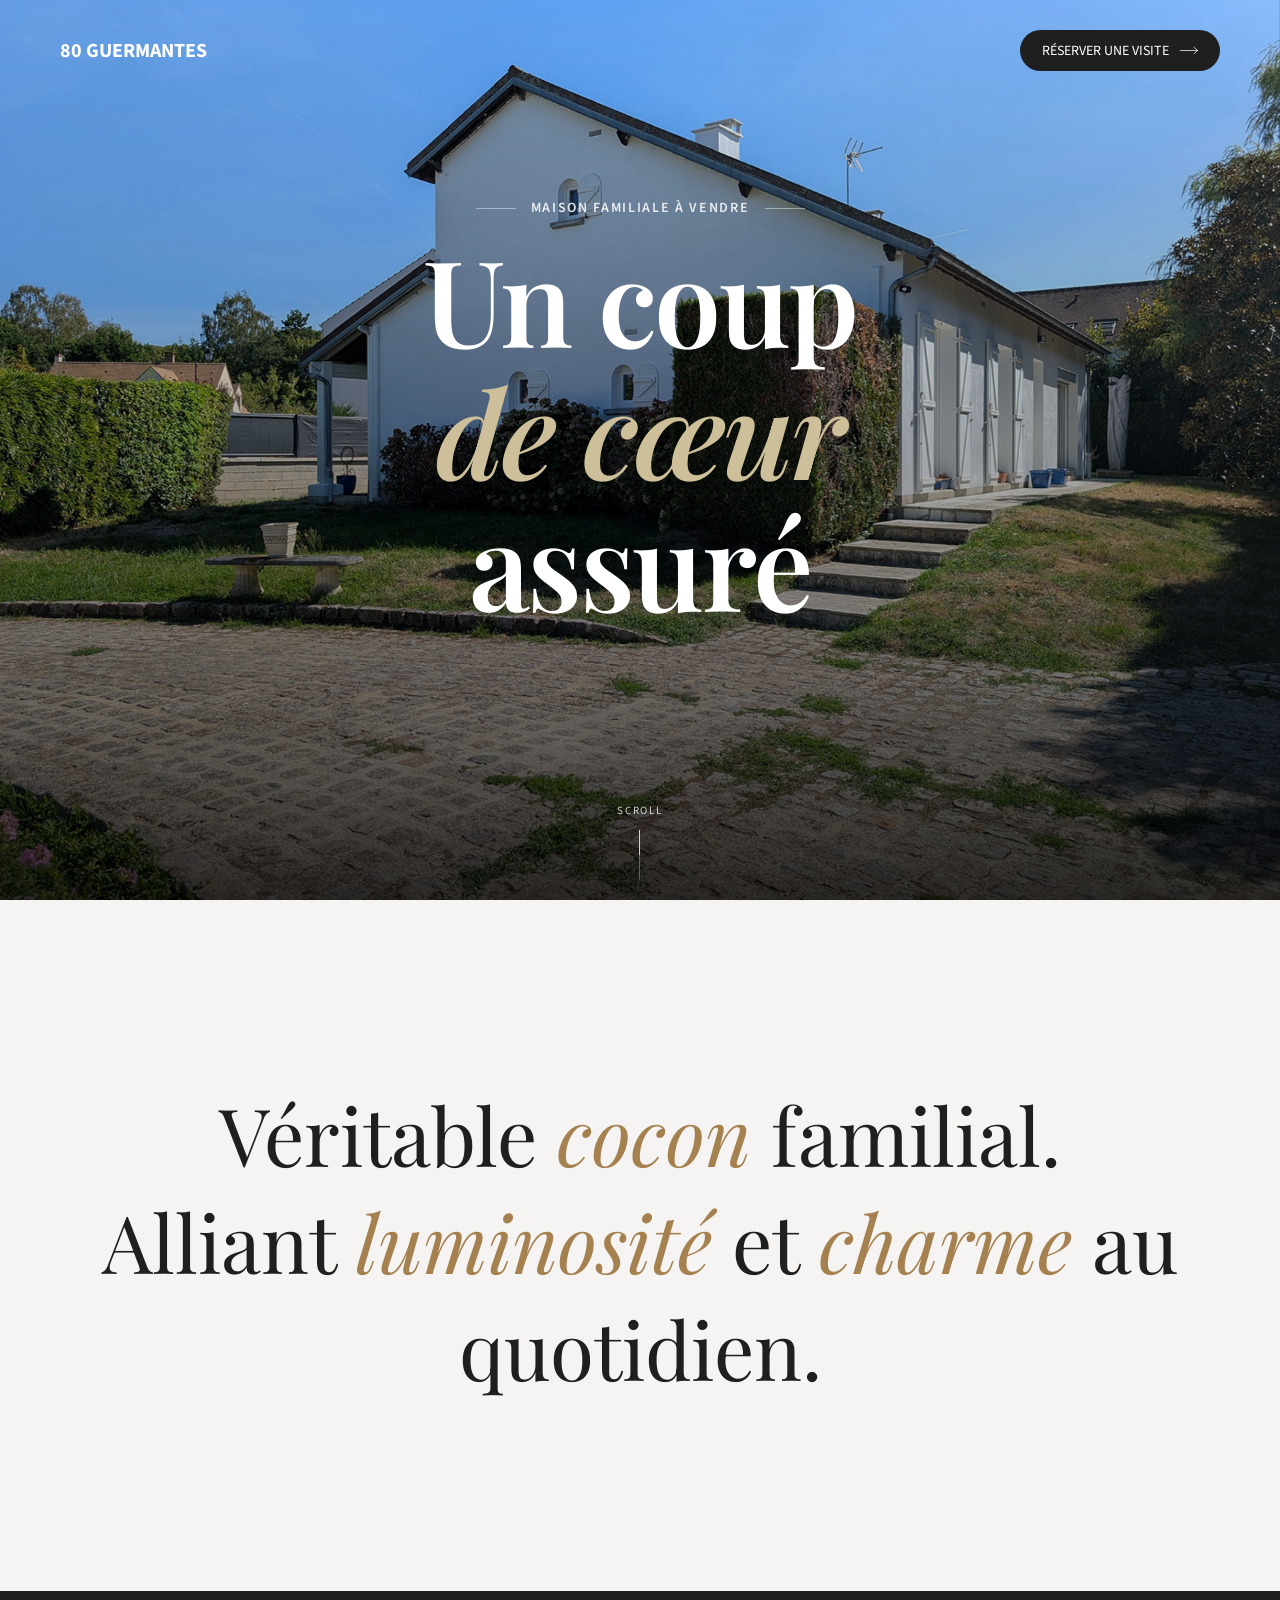
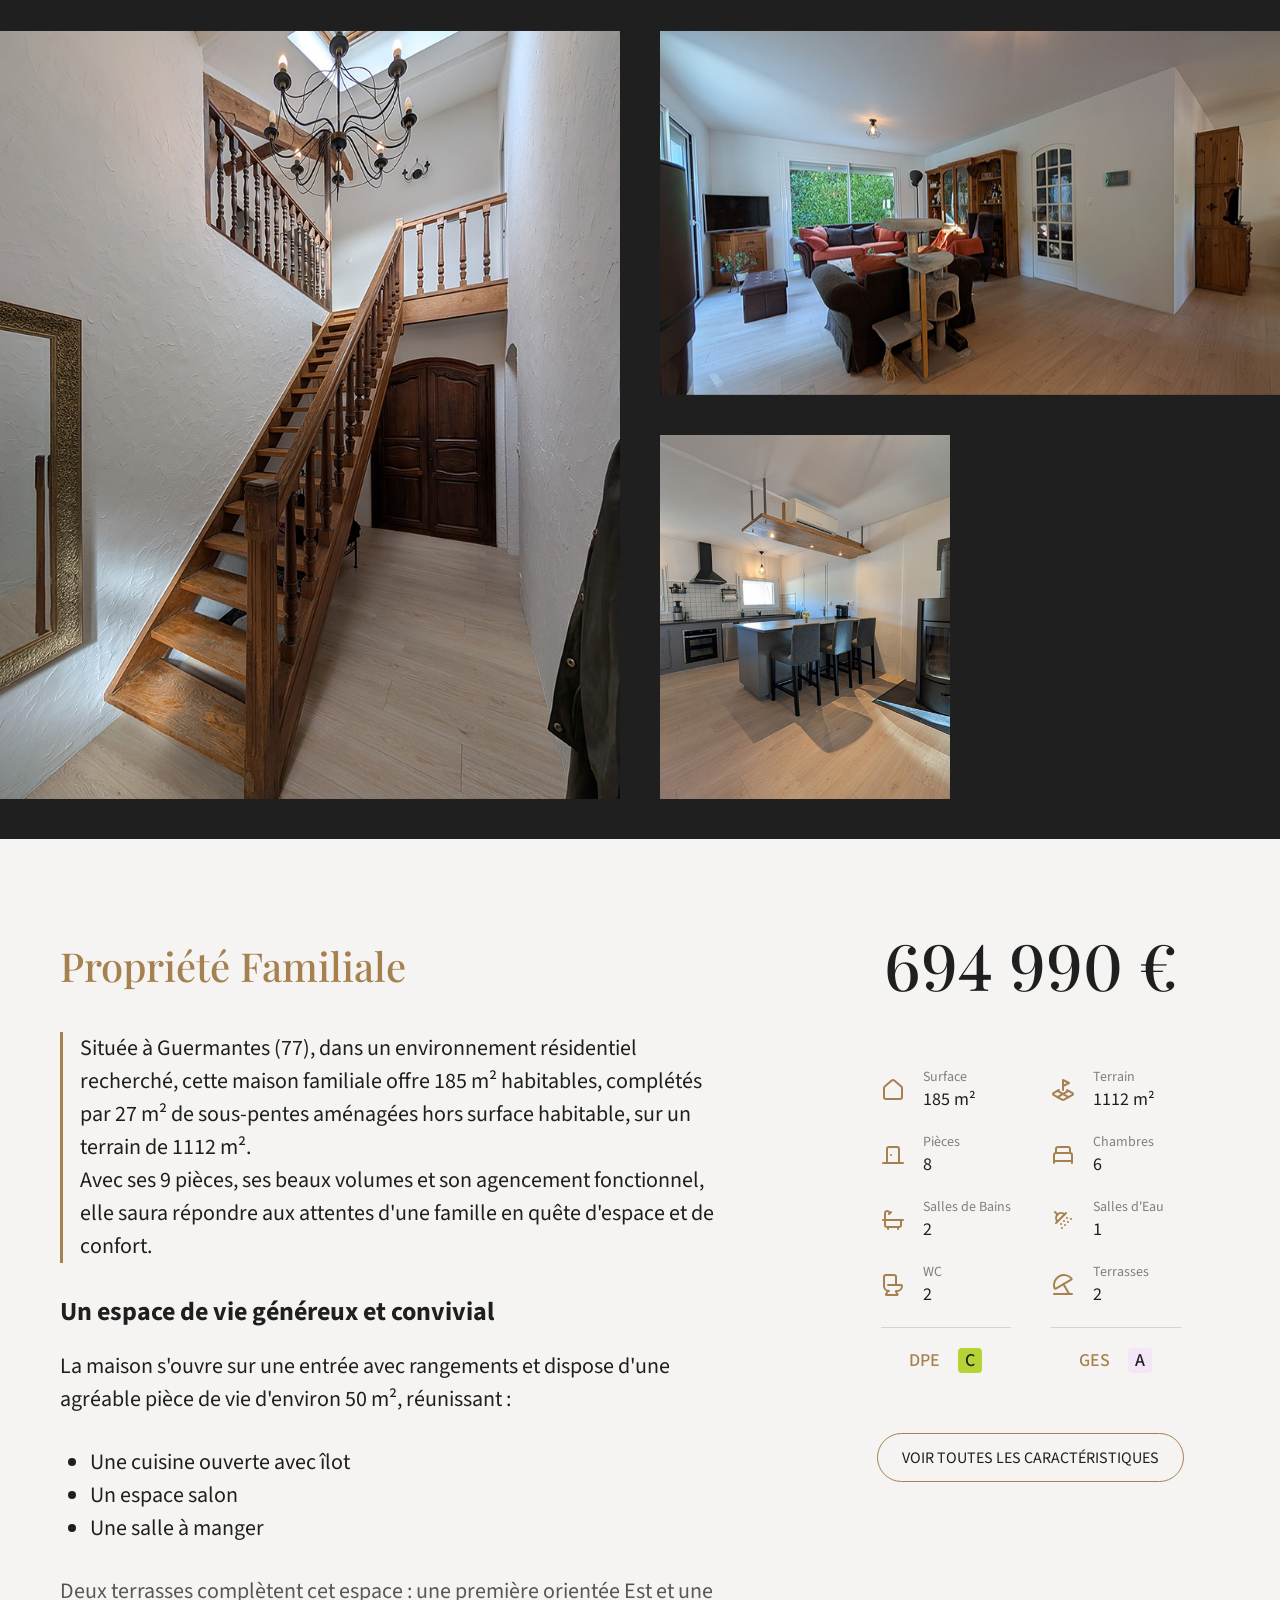
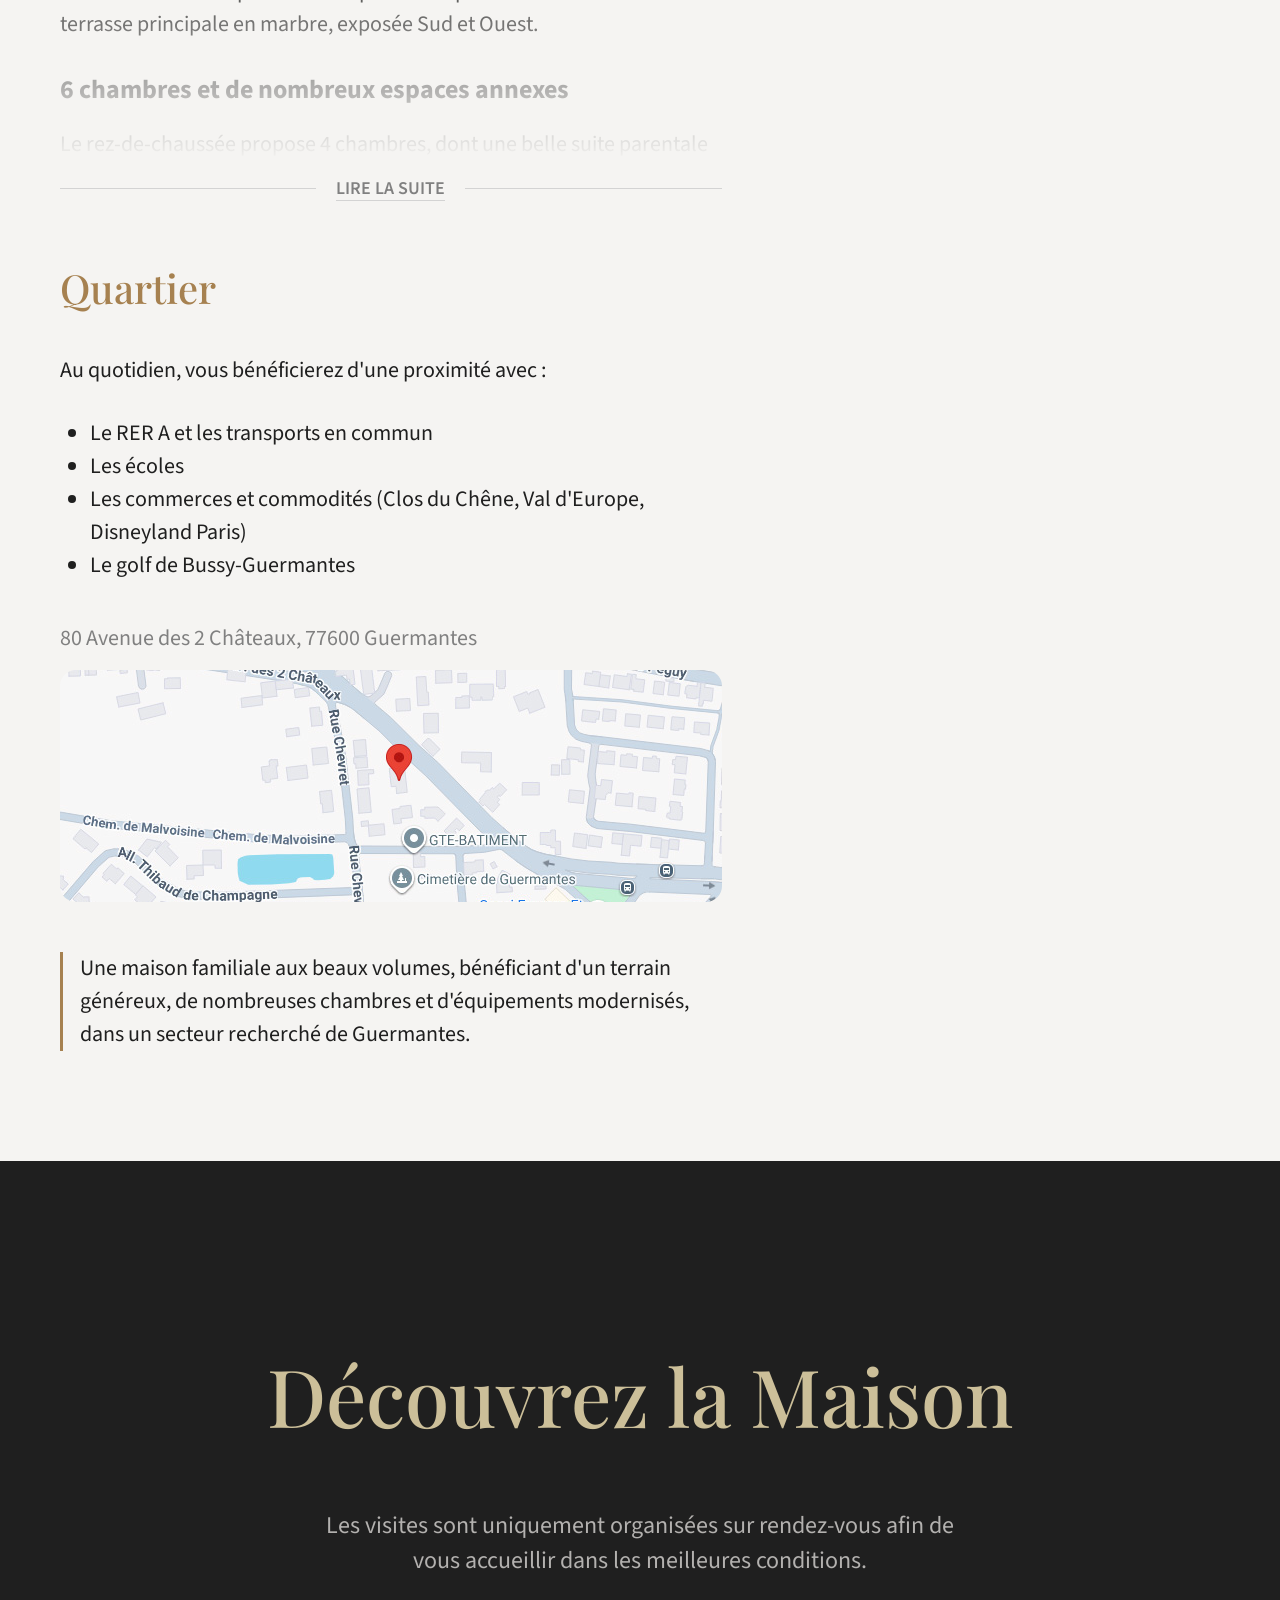
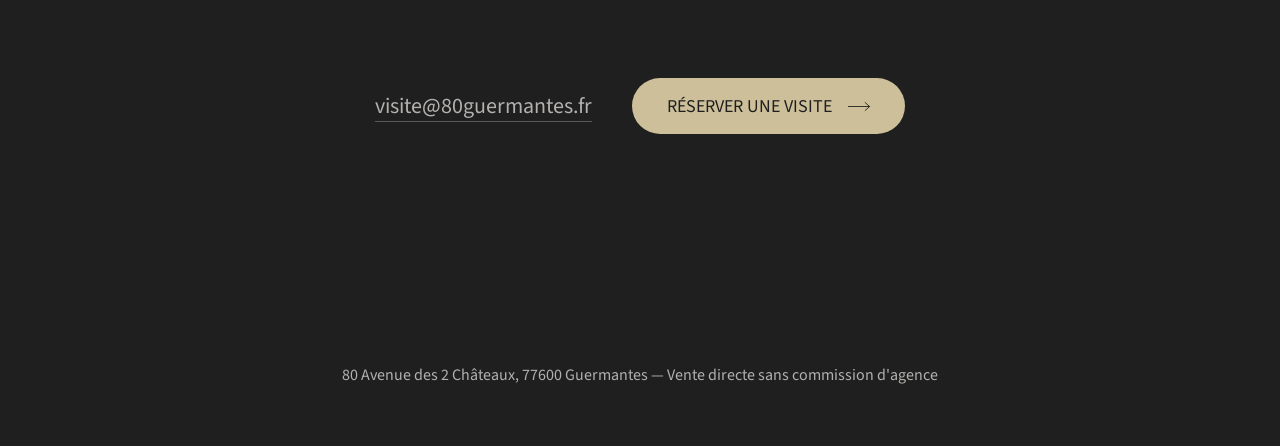
==== commit 42be2ea5: "Add files via upload" ====
--- a/index.html
+++ b/index.html
@@ -54,4 +54,4 @@
 }
 </script> <script>
   document.documentElement.classList.add('js');
-</script> <link rel="stylesheet" href="css/styles.css" /></head><body><svg xmlns="http://www.w3.org/2000/svg" style="display:none" aria-hidden="true"><symbol id="icon-close" viewBox="0 0 24 24"><line x1="18" y1="6" x2="6" y2="18"/><line x1="6" y1="6" x2="18" y2="18"/></symbol><symbol id="icon-chevron-left" viewBox="-2 -2 28 28"><polyline points="15,18 9,12 15,6"/></symbol><symbol id="icon-chevron-right" viewBox="-2 -2 28 28"><polyline points="9,18 15,12 9,6"/></symbol><symbol id="icon-arrow-right" viewBox="0 0 25 10"><path d="M0.5 5L24.5 5"/><path d="M19.5 0.5L24.5 5L19.5 9.5"/></symbol><symbol id="icon-surface" viewBox="0 0 24 24"><path d="M3 10a2 2 0 0 1 .709-1.528l7-6a2 2 0 0 1 2.582 0l7 6A2 2 0 0 1 21 10v9a2 2 0 0 1-2 2H5a2 2 0 0 1-2-2z"/></symbol><symbol id="icon-lot" viewBox="0 0 24 24"><path d="m12 8 6-3-6-3v10"/><path d="m8 11.99-5.5 3.14a1 1 0 0 0 0 1.74l8.5 4.86a2 2 0 0 0 2 0l8.5-4.86a1 1 0 0 0 0-1.74L16 12"/><path d="m6.49 12.85 11.02 6.3"/><path d="M17.51 12.85 6.5 19.15"/></symbol><symbol id="icon-rooms" viewBox="0 0 24 24"><path d="M10 12h.01"/><path d="M18 20V6a2 2 0 0 0-2-2H8a2 2 0 0 0-2 2v14"/><path d="M2 20h20"/></symbol><symbol id="icon-bedrooms" viewBox="0 0 24 24"><path d="M3 20v-8a2 2 0 0 1 2-2h14a2 2 0 0 1 2 2v8"/><path d="M5 10V6a2 2 0 0 1 2-2h10a2 2 0 0 1 2 2v4"/><path d="M3 18h18"/></symbol><symbol id="icon-baths" viewBox="0 0 24 24"><path d="M10 4 8 6"/><path d="M17 19v2"/><path d="M2 12h20"/><path d="M7 19v2"/><path d="M9 5 7.621 3.621A2.121 2.121 0 0 0 4 5v12a2 2 0 0 0 2 2h12a2 2 0 0 0 2-2v-5"/></symbol><symbol id="icon-shower" viewBox="0 0 24 24"><path d="m4 4 2.5 2.5"/><path d="M13.5 6.5a4.95 4.95 0 0 0-7 7"/><path d="M15 5 5 15"/><path d="M14 17v.01"/><path d="M10 16v.01"/><path d="M13 13v.01"/><path d="M16 10v.01"/><path d="M11 20v.01"/><path d="M17 14v.01"/><path d="M20 11v.01"/></symbol><symbol id="icon-wc" viewBox="0 0 24 24"><path d="M7 12h13a1 1 0 0 1 1 1 5 5 0 0 1-5 5h-.598a.5.5 0 0 0-.424.765l1.544 2.47a.5.5 0 0 1-.424.765H5.402a.5.5 0 0 1-.424-.765L7 18"/><path d="M8 18a5 5 0 0 1-5-5V4a2 2 0 0 1 2-2h8a2 2 0 0 1 2 2v8"/></symbol><symbol id="icon-terraces" viewBox="0 0 24 24"><path d="M12.5 11.134 18.196 21"/><path d="M20.425 5.299a10 10 0 0 0-16.941 9.78c.183.563.843.774 1.355.478L20.16 6.711c.512-.296.66-.973.264-1.413"/><path d="M21 21H3"/></symbol></svg><div class="page-intro-curtain" aria-hidden="true"></div><header><div class="hero"><img class="hero-bg" src="assets/photo-hero.jpg" srcset="assets/photo-hero-800.jpg 800w, assets/photo-hero-1200.jpg 1200w, assets/photo-hero-1800.jpg 1800w" sizes="100vw" fetchpriority="high" decoding="async" alt=""><div class="hero-overlay"></div><div class="hero-inner"><nav><div class="nav-item-mask"><div class="logo nav-item--animated"><span class="desktop">80 GUERMANTES</span><span class="mobile">80 G.</span></div></div><div class="nav-item-mask"><a href="mailto:visite@80guermantes.fr?subject=R%C3%A9server%20une%20visite" class="btn-primary nav-item--animated"><div class="btn-effect"><span class="btn-effect-text"><span class="btn-label"> Réserver une visite <svg width="18" height="19" aria-hidden="true" fill="none" stroke="currentColor" stroke-linecap="round" stroke-linejoin="bevel"><use href="#icon-arrow-right"/></svg></span><span class="btn-label btn-label-clone" aria-hidden="true"> Réserver une visite <svg width="18" height="19" aria-hidden="true" fill="none" stroke="currentColor" stroke-linecap="round" stroke-linejoin="bevel"><use href="#icon-arrow-right"/></svg></span></span></div></a></div></nav><div class="hero-content"><h1 class="hero-kicker hero-kicker--animated"><span><span class="kicker-line" aria-hidden="true"></span>Maison familiale à vendre<span class="kicker-line" aria-hidden="true"></span></span></h1><div class="hero-title"><span class="hero-title-line"><span>Un coup</span></span><span class="hero-title-line"><span>de cœur</span></span><span class="hero-title-line"><span>assuré</span></span></div></div><div class="hero-scroll-indicator-mask"><div class="hero-scroll-indicator hero-scroll-indicator--animated" id="heroScrollIndicator" aria-hidden="true"><span>Scroll</span><div class="scroll-line"><div class="scroll-gauge"></div></div></div></div></div></div></header><main><section class="hero-transition"><div class="container"><h2 class="hero-transition-title"><span class="hero-transition-title-line"><span>Véritable <span class="hero-transition-title-highlight">cocon</span> familial.</span></span><span class="hero-transition-title-line"><span>Alliant <span class="hero-transition-title-highlight">luminosité</span> et <span class="hero-transition-title-highlight">charme</span> au quotidien.</span></span></h2></div></section><section class="gallery" aria-label="Aperçu des photos"><div class="container"><div class="grid-container"><button type="button" class="photo-1 photo-frame" data-lightbox-index="0" style="--reveal-color:#c3c5c2;" aria-haspopup="dialog" aria-controls="lightbox" aria-expanded="false" aria-label="Voir la photo 1"><span class="photo-clip"><span class="reveal-curtain"></span><img class="reveal-image" src="assets/photo-1.jpg" srcset="assets/photo-1-480.jpg 480w, assets/photo-1-800.jpg 800w, assets/photo-1-1200.jpg 1200w" sizes="(max-width: 768px) 100vw, 50vw" width="1280" height="1700" loading="lazy" decoding="async" alt="Entrée"></span></button><button type="button" class="photo-2 photo-frame" data-lightbox-index="1" style="--reveal-color:#969aa3;" aria-haspopup="dialog" aria-controls="lightbox" aria-expanded="false" aria-label="Voir la photo 2"><span class="photo-clip"><span class="reveal-curtain"></span><img class="reveal-image" src="assets/photo-2.jpg" srcset="assets/photo-2-480.jpg 480w, assets/photo-2-800.jpg 800w, assets/photo-2-1200.jpg 1200w" sizes="(max-width: 768px) 100vw, 50vw" width="1280" height="964" loading="lazy" decoding="async" alt="Salon"></span></button><button type="button" class="photo-3 photo-frame" data-lightbox-index="2" style="--reveal-color:#a7a6a2;" aria-haspopup="dialog" aria-controls="lightbox" aria-expanded="false" aria-label="Voir la photo 3"><span class="photo-clip"><span class="reveal-curtain"></span><img class="reveal-image" src="assets/photo-3.jpg" srcset="assets/photo-3-480.jpg 480w, assets/photo-3-800.jpg 800w, assets/photo-3-1200.jpg 1200w" sizes="(max-width: 768px) 100vw, 50vw" width="1280" height="964" loading="lazy" decoding="async" alt="Cuisine"></span></button><button type="button" class="photo-4 photo-frame" data-lightbox-index="3" style="--reveal-color:#595951;" aria-haspopup="dialog" aria-controls="lightbox" aria-expanded="false" aria-label="Voir la photo 4"><span class="photo-clip"><span class="reveal-curtain"></span><img class="reveal-image" src="assets/photo-4.jpg" srcset="assets/photo-4-480.jpg 480w, assets/photo-4-800.jpg 800w, assets/photo-4-1200.jpg 1200w" sizes="(max-width: 768px) 100vw, 50vw" width="1280" height="964" loading="lazy" decoding="async" alt="Salle à Manger"><span class="more-photos"><span>+ 13</span></span></span></button></div></div></section><section class="info"><div class="container"><div class="grid-container"><div class="description"><div class="description-block1 is-collapsed" id="descriptionText"><div class="description-property"><h3>Propriété Familiale</h3><div class="description-body" id="descriptionBody"><p class="description-intro">Située à Guermantes (77), dans un environnement résidentiel recherché, cette maison familiale offre 185 m² habitables, complétés par 27 m² de sous-pentes aménagées hors surface habitable, sur un terrain de 1112 m².<br> Avec ses 9 pièces, ses beaux volumes et son agencement fonctionnel, elle saura répondre aux attentes d'une famille en quête d'espace et de confort.</p><h4>Un espace de vie généreux et convivial</h4><p class="description-h4">La maison s'ouvre sur une entrée avec rangements et dispose d'une agréable pièce de vie d'environ 50 m², réunissant :</p><ul><li>Une cuisine ouverte avec îlot</li><li>Un espace salon</li><li>Une salle à manger</li></ul><p class="description-h4">Deux terrasses complètent cet espace : une première orientée Est et une terrasse principale en marbre, exposée Sud et Ouest.</p><h4>6 chambres et de nombreux espaces annexes</h4><p class="description-h4">Le rez-de-chaussée propose 4 chambres, dont une belle suite parentale avec salle de bains privative, ainsi qu'une salle d'eau et un WC indépendant.<br> Un grand cellier avec accès direct à l'extérieur, un local technique comprenant notamment le chauffe-eau et les arrivées d'eau, ainsi qu'une cave de 7 m² complètent ce niveau.</p><p class="description-h4">À l'étage, vous trouverez 2 chambres supplémentaires, une salle de bains et une mezzanine, offrant un espace polyvalent pouvant être aménagé en bureau, espace de jeux, coin lecture ou chambre d'appoint.<br> Les 27 m² de sous-pentes aménagées, non comptabilisés dans la surface habitable, apportent également un potentiel d'utilisation et de rangement supplémentaire.</p><h4>Une maison techniquement bien équipée</h4><p class="description-h4">Le chauffage est assuré par une pompe à chaleur réversible (chauffage et climatisation) complétée par un poêle à bois.<br> L'électricité, la plomberie et les réseaux télécom ont été entièrement refaits.<br> DPE : C<br> GES : A</p><h4>Extérieurs et stationnement</h4><p class="description-h4">Implantée sur une parcelle de 1 112 m², la propriété bénéficie d'un bel espace extérieur et de 3 places de parking.</p></div></div><button class="description-toggle animated-btn" type="button" aria-expanded="false" aria-controls="descriptionBody"><span>LIRE LA SUITE</span></button></div><h3 class="description-h3-edit">Quartier</h3><p class="description-h4-edit">Au quotidien, vous bénéficierez d'une proximité avec :</p><ul><li>Le RER A et les transports en commun</li><li>Les écoles</li><li>Les commerces et commodités (Clos du Chêne, Val d'Europe, Disneyland Paris)</li><li>Le golf de Bussy-Guermantes</li></ul><address class="description-address">80 Avenue des 2 Châteaux, 77600 Guermantes</address><button type="button" class="description-map" id="mapTrigger" aria-haspopup="dialog" aria-controls="mapModal" aria-expanded="false" aria-label="Ouvrir la carte de localisation"><img src="assets/map.jpg" alt="" loading="lazy" decoding="async"/></button><p class="description-outro">Une maison familiale aux beaux volumes, bénéficiant d'un terrain généreux, de nombreuses chambres et d'équipements modernisés, dans un secteur recherché de Guermantes.</p></div><div class="features"><div class="features-price">694&nbsp;990&nbsp;€</div><div class="features-meta"><div class="field"><svg width="24" height="24" aria-hidden="true" fill="none" stroke="currentColor" stroke-width="2" stroke-linecap="round" stroke-linejoin="round"><use href="#icon-surface"/></svg><div><span class="label">Surface</span><span class="value">185&nbsp;m²</span></div></div><div class="field"><svg width="24" height="24" aria-hidden="true" fill="none" stroke="currentColor" stroke-width="2" stroke-linecap="round" stroke-linejoin="round"><use href="#icon-lot"/></svg><div><span class="label">Terrain</span><span class="value">1112&nbsp;m²</span></div></div><div class="field"><svg width="24" height="24" aria-hidden="true" fill="none" stroke="currentColor" stroke-width="2" stroke-linecap="round" stroke-linejoin="round"><use href="#icon-rooms"/></svg><div><span class="label">Pièces</span><span class="value">9</span></div></div><div class="field"><svg width="24" height="24" aria-hidden="true" fill="none" stroke="currentColor" stroke-width="2" stroke-linecap="round" stroke-linejoin="round"><use href="#icon-bedrooms"/></svg><div><span class="label">Chambres</span><span class="value">6</span></div></div><div class="field"><svg width="24" height="24" aria-hidden="true" fill="none" stroke="currentColor" stroke-width="2" stroke-linecap="round" stroke-linejoin="round"><use href="#icon-baths"/></svg><div><span class="label">Salles de Bains</span><span class="value">2</span></div></div><div class="field"><svg width="24" height="24" aria-hidden="true" fill="none" stroke="currentColor" stroke-width="2" stroke-linecap="round" stroke-linejoin="round"><use href="#icon-shower"/></svg><div><span class="label">Salles d'Eau</span><span class="value">1</span></div></div><div class="field"><svg width="24" height="24" aria-hidden="true" fill="none" stroke="currentColor" stroke-width="2" stroke-linecap="round" stroke-linejoin="round"><use href="#icon-wc"/></svg><div><span class="label">WC</span><span class="value">2</span></div></div><div class="field"><svg width="24" height="24" aria-hidden="true" fill="none" stroke="currentColor" stroke-width="2" stroke-linecap="round" stroke-linejoin="round"><use href="#icon-terraces"/></svg><div><span class="label">Terrasses</span><span class="value">2</span></div></div><div class="field dpe">DPE <div><span class="value">C</span></div></div><div class="field ges">GES <div><span class="value">A</span></div></div></div><div class="button-features"><button type="button" class="btn-tertiary" id="featuresTrigger" aria-haspopup="dialog" aria-controls="featuresModal" aria-expanded="false"><span class="btn-effect"><span class="btn-effect-text"><span class="btn-label"> Voir toutes les caractéristiques </span><span class="btn-label btn-label-clone" aria-hidden="true"> Voir toutes les caractéristiques </span></span></span></button></div></div></div></div></section></main><footer class="contact"><div class="container"><div class="contact-row"><h2>Découvrez la Maison</h2><p>Les visites sont uniquement organisées sur rendez-vous afin de vous accueillir dans les meilleures conditions.</p><div class="mails"><a href="mailto:visite@80guermantes.fr?subject=Maison%20-%2080%20Guermantes" class="animated-a">visite@80guermantes.fr</a><a href="mailto:visite@80guermantes.fr?subject=R%C3%A9server%20une%20visite" class="btn-secondary"><div class="btn-effect"><span class="btn-effect-text"><span class="btn-label"> Réserver une visite <svg width="22" height="23" aria-hidden="true" fill="none" stroke="currentColor" stroke-linecap="round" stroke-linejoin="bevel"><use href="#icon-arrow-right"/></svg></span><span class="btn-label btn-label-clone" aria-hidden="true"> Réserver une visite <svg width="22" height="23" aria-hidden="true" fill="none" stroke="currentColor" stroke-linecap="round" stroke-linejoin="bevel"><use href="#icon-arrow-right"/></svg></span></span></div></a></div></div><div class="credits">80 Avenue des 2 Châteaux, 77600 Guermantes — Vente directe sans commission d'agence</div></div></footer><div class="lightbox-overlay" id="lightbox" role="dialog" aria-modal="true" aria-label="Galerie photos"><div class="lightbox-stage"><div class="lightbox-counter" id="lightboxCounter" aria-live="polite"></div><button type="button" class="lb-btn lightbox-close" data-lightbox-action="close" aria-label="Fermer"><span class="icon-effect" aria-hidden="true"><svg class="icon-current" width="18" height="18" fill="none" stroke="currentColor" stroke-width="2.5" stroke-linecap="round" stroke-linejoin="round"><use href="#icon-close"/></svg><svg class="icon-next" width="18" height="18" fill="none" stroke="currentColor" stroke-width="2.5" stroke-linecap="round" stroke-linejoin="round"><use href="#icon-close"/></svg></span></button><button type="button" class="lb-btn lightbox-arrow prev" data-lightbox-action="previous" aria-label="Précédent"><span class="icon-effect-h left" aria-hidden="true"><svg class="icon-current" width="24" height="24" fill="none" stroke="currentColor" stroke-width="2.5" stroke-linecap="round" stroke-linejoin="round"><use href="#icon-chevron-left"/></svg><svg class="icon-next" width="24" height="24" fill="none" stroke="currentColor" stroke-width="2.5" stroke-linecap="round" stroke-linejoin="round"><use href="#icon-chevron-left"/></svg></span></button><div class="lightbox-img-wrap" id="lightboxWrap"><div class="lightbox-rail" id="lightboxRail"></div></div><button type="button" class="lb-btn lightbox-arrow next" data-lightbox-action="next" aria-label="Suivant"><span class="icon-effect-h right" aria-hidden="true"><svg class="icon-current" width="24" height="24" fill="none" stroke="currentColor" stroke-width="2.5" stroke-linecap="round" stroke-linejoin="round"><use href="#icon-chevron-right"/></svg><svg class="icon-next" width="24" height="24" fill="none" stroke="currentColor" stroke-width="2.5" stroke-linecap="round" stroke-linejoin="round"><use href="#icon-chevron-right"/></svg></span></button></div><div class="lightbox-thumbs-outer"><div class="lightbox-thumbs" id="lightboxThumbs"></div></div></div><div class="features-modal" id="featuresModal" role="dialog" aria-modal="true" aria-label="Caractéristiques du bien"><div class="features-modal-content"><div class="features-modal-header"><button type="button" class="lb-btn features-modal-close" id="featuresModalClose" aria-label="Fermer les caractéristiques"><span class="icon-effect" aria-hidden="true"><svg class="icon-current" width="18" height="18" fill="none" stroke="currentColor" stroke-width="2.5" stroke-linecap="round" stroke-linejoin="round"><use href="#icon-close"/></svg><svg class="icon-next" width="18" height="18" fill="none" stroke="currentColor" stroke-width="2.5" stroke-linecap="round" stroke-linejoin="round"><use href="#icon-close"/></svg></span></button></div><div class="features-modal-body"><h3 class="features-modal-section-title">Informations Générales</h3><div class="features-modal-list"><div class="features-modal-item"><svg width="24" height="24" aria-hidden="true" fill="none" stroke="currentColor" stroke-width="2" stroke-linecap="round" stroke-linejoin="round"><use href="#icon-surface"/></svg><span>Surface habitable de 185 m²</span></div><div class="features-modal-item"><svg width="24" height="24" aria-hidden="true" viewBox="0 0 24 24" fill="none" stroke="currentColor" stroke-width="2" stroke-linecap="round" stroke-linejoin="round"><path d="M12.35 21H5a2 2 0 0 1-2-2v-9a2 2 0 0 1 .71-1.53l7-6a2 2 0 0 1 2.58 0l7 6A2 2 0 0 1 21 10v2.35"/><path d="M14.8 12.4A1 1 0 0 0 14 12h-4a1 1 0 0 0-1 1v8"/><path d="M15 18h6"/><path d="M18 15v6"/></svg><span>Sous-pentes aménagées de 27 m² (hors surface habitable)</span></div><div class="features-modal-item"><svg width="24" height="24" aria-hidden="true" viewBox="0 0 24 24" fill="none" stroke="currentColor" stroke-width="2" stroke-linecap="round" stroke-linejoin="round"><path d="M14.7 6.3a1 1 0 0 0 0 1.4l1.6 1.6a1 1 0 0 0 1.4 0l3.106-3.105c.32-.322.863-.22.983.218a6 6 0 0 1-8.259 7.057l-7.91 7.91a1 1 0 0 1-2.999-3l7.91-7.91a6 6 0 0 1 7.057-8.259c.438.12.54.662.219.984z"/></svg><span>Local technique de 2 m² (chauffe-eau, arrivées d'eau)</span></div><div class="features-modal-item"><svg width="24" height="24" aria-hidden="true" viewBox="0 0 24 24" fill="none" stroke="currentColor" stroke-width="2" stroke-linecap="round" stroke-linejoin="round"><path d="M18 17.5a2.5 2.5 0 1 1-4 2.03V12"/><path d="M6 12H4a2 2 0 0 1-2-2V5a2 2 0 0 1 2-2h16a2 2 0 0 1 2 2v5a2 2 0 0 1-2 2h-2"/><path d="M6 8h12"/><path d="M6.6 15.572A2 2 0 1 0 10 17v-5"/></svg><span>Pompe à chaleur réversible</span></div><div class="features-modal-item"><svg width="24" height="24" aria-hidden="true" viewBox="0 0 24 24" fill="none" stroke="currentColor" stroke-width="2" stroke-linecap="round" stroke-linejoin="round"><path d="M11 8c2-3-2-3 0-6"/><path d="M15.5 8c2-3-2-3 0-6"/><path d="M6 10h.01"/><path d="M6 14h.01"/><path d="M10 16v-4"/><path d="M14 16v-4"/><path d="M18 16v-4"/><path d="M20 6a2 2 0 0 1 2 2v10a2 2 0 0 1-2 2H4a2 2 0 0 1-2-2V8a2 2 0 0 1 2-2h3"/><path d="M5 20v2"/><path d="M19 20v2"/></svg><span>Poêle à bois</span></div></div><h3 class="features-modal-section-title">Intérieur</h3><div class="features-modal-list"><div class="features-modal-item"><svg width="24" height="24" aria-hidden="true" fill="none" stroke="currentColor" stroke-width="2" stroke-linecap="round" stroke-linejoin="round"><use href="#icon-rooms"/></svg><span>9 Pièces</span></div><div class="features-modal-item"><svg width="24" height="24" aria-hidden="true" fill="none" stroke="currentColor" stroke-width="2" stroke-linecap="round" stroke-linejoin="round"><use href="#icon-bedrooms"/></svg><span>6 Chambres</span></div><div class="features-modal-item"><svg width="24" height="24" aria-hidden="true" viewBox="0 0 24 24" fill="none" stroke="currentColor" stroke-width="2" stroke-linecap="round" stroke-linejoin="round"><path d="M5 6a4 4 0 0 1 4-4h6a4 4 0 0 1 4 4v14a2 2 0 0 1-2 2H7a2 2 0 0 1-2-2V6Z"/><path d="M5 10h14"/><path d="M15 7v6"/></svg><span>Cuisine ouverte avec îlot</span></div><div class="features-modal-item"><svg width="24" height="24" aria-hidden="true" fill="none" stroke="currentColor" stroke-width="2" stroke-linecap="round" stroke-linejoin="round"><use href="#icon-baths"/></svg><span>2 Salles de bains dont 1 parentale</span></div><div class="features-modal-item"><svg width="24" height="24" aria-hidden="true" fill="none" stroke="currentColor" stroke-width="2" stroke-linecap="round" stroke-linejoin="round"><use href="#icon-shower"/></svg><span>1 Salle d'eau</span></div><div class="features-modal-item"><svg width="24" height="24" aria-hidden="true" fill="none" stroke="currentColor" stroke-width="2" stroke-linecap="round" stroke-linejoin="round"><use href="#icon-wc"/></svg><span>2 WC</span></div><div class="features-modal-item"><svg width="24" height="24" aria-hidden="true" viewBox="0 0 24 24" fill="none" stroke="currentColor" stroke-width="2" stroke-linecap="round" stroke-linejoin="round"><path d="M13 13.74a2 2 0 0 1-2 0L2.5 8.87a1 1 0 0 1 0-1.74L11 2.26a2 2 0 0 1 2 0l8.5 4.87a1 1 0 0 1 0 1.74z"/><path d="m20 14.285 1.5.845a1 1 0 0 1 0 1.74L13 21.74a2 2 0 0 1-2 0l-8.5-4.87a1 1 0 0 1 0-1.74l1.5-.845"/></svg><span>Mezzanine</span></div><div class="features-modal-item"><svg width="24" height="24" aria-hidden="true" viewBox="0 0 24 24" fill="none" stroke="currentColor" stroke-width="2" stroke-linecap="round" stroke-linejoin="round"><path d="M12 12V9a1 1 0 0 0-1-1H9a1 1 0 0 0-1 1v3"/><path d="M16 20v-3a1 1 0 0 0-1-1h-2a1 1 0 0 0-1 1v3"/><path d="M20 22V2"/><path d="M4 12h16"/><path d="M4 20h16"/><path d="M4 2v20"/><path d="M4 4h16"/></svg><span>Cellier avec accès extérieur</span></div><div class="features-modal-item"><svg width="24" height="24" aria-hidden="true" viewBox="0 0 24 24" fill="none" stroke="currentColor" stroke-width="2" stroke-linecap="round" stroke-linejoin="round"><path d="M10 3a1 1 0 0 1 1-1h2a1 1 0 0 1 1 1v2a6 6 0 0 0 1.2 3.6l.6.8A6 6 0 0 1 17 13v8a1 1 0 0 1-1 1H8a1 1 0 0 1-1-1v-8a6 6 0 0 1 1.2-3.6l.6-.8A6 6 0 0 0 10 5z"/><path d="M17 13h-4a1 1 0 0 0-1 1v3a1 1 0 0 0 1 1h4"/></svg><span>Cave de 7 m²</span></div></div><h3 class="features-modal-section-title">Extérieur</h3><div class="features-modal-list"><div class="features-modal-item"><svg width="24" height="24" aria-hidden="true" fill="none" stroke="currentColor" stroke-width="2" stroke-linecap="round" stroke-linejoin="round"><use href="#icon-lot"/></svg><span>Terrain de 1112 m²</span></div><div class="features-modal-item"><svg width="24" height="24" aria-hidden="true" fill="none" stroke="currentColor" stroke-width="2" stroke-linecap="round" stroke-linejoin="round"><use href="#icon-terraces"/></svg><span>2 Terrasses (Est et Sud-Ouest)</span></div><div class="features-modal-item"><svg width="24" height="24" aria-hidden="true" viewBox="0 0 24 24" fill="none" stroke="currentColor" stroke-width="2" stroke-linecap="round" stroke-linejoin="round"><circle cx="12" cy="12" r="10"/><path d="M9 17V7h4a3 3 0 0 1 0 6H9"/></svg><span>3 Places de parking</span></div></div></div></div></div><div class="map-modal" id="mapModal" role="dialog" aria-modal="true" aria-label="Carte de localisation du bien"><div class="map-modal-content"><button type="button" class="lb-btn map-modal-close" id="mapModalClose" aria-label="Fermer la carte"><span class="icon-effect" aria-hidden="true"><svg class="icon-current" width="18" height="18" fill="none" stroke="currentColor" stroke-width="2.5" stroke-linecap="round" stroke-linejoin="round"><use href="#icon-close"/></svg><svg class="icon-next" width="18" height="18" fill="none" stroke="currentColor" stroke-width="2.5" stroke-linecap="round" stroke-linejoin="round"><use href="#icon-close"/></svg></span></button><iframe id="mapIframe" tabindex="-1" title="Carte de localisation du bien — Guermantes" data-src="https://www.google.com/maps/embed?pb=!1m18!1m12!1m3!1d2625.260769597118!2d2.70993947492756!3d48.85323760556892!2m3!1f0!2f0!3f0!3m2!1i1024!2i768!4f13.1!3m3!1m2!1s0x47e61b4e9e02a95f%3A0xbec32fda17af873e!2s80%20Av.%20des%202%20Ch%C3%A2teaux%2C%2077600%20Guermantes!5e0!3m2!1sfr!2sfr!4v1788801175983!5m2!1sfr!2sfr" referrerpolicy="strict-origin-when-cross-origin" allowfullscreen></iframe></div></div> <script src="js/script.js"></script> </body></html>+</script> <link rel="stylesheet" href="css/styles.css" /></head><body><svg xmlns="http://www.w3.org/2000/svg" style="display:none" aria-hidden="true"><symbol id="icon-close" viewBox="0 0 24 24"><line x1="18" y1="6" x2="6" y2="18"/><line x1="6" y1="6" x2="18" y2="18"/></symbol><symbol id="icon-chevron-left" viewBox="-2 -2 28 28"><polyline points="15,18 9,12 15,6"/></symbol><symbol id="icon-chevron-right" viewBox="-2 -2 28 28"><polyline points="9,18 15,12 9,6"/></symbol><symbol id="icon-arrow-right" viewBox="0 0 25 10"><path d="M0.5 5L24.5 5"/><path d="M19.5 0.5L24.5 5L19.5 9.5"/></symbol><symbol id="icon-surface" viewBox="0 0 24 24"><path d="M3 10a2 2 0 0 1 .709-1.528l7-6a2 2 0 0 1 2.582 0l7 6A2 2 0 0 1 21 10v9a2 2 0 0 1-2 2H5a2 2 0 0 1-2-2z"/></symbol><symbol id="icon-lot" viewBox="0 0 24 24"><path d="m12 8 6-3-6-3v10"/><path d="m8 11.99-5.5 3.14a1 1 0 0 0 0 1.74l8.5 4.86a2 2 0 0 0 2 0l8.5-4.86a1 1 0 0 0 0-1.74L16 12"/><path d="m6.49 12.85 11.02 6.3"/><path d="M17.51 12.85 6.5 19.15"/></symbol><symbol id="icon-rooms" viewBox="0 0 24 24"><path d="M10 12h.01"/><path d="M18 20V6a2 2 0 0 0-2-2H8a2 2 0 0 0-2 2v14"/><path d="M2 20h20"/></symbol><symbol id="icon-bedrooms" viewBox="0 0 24 24"><path d="M3 20v-8a2 2 0 0 1 2-2h14a2 2 0 0 1 2 2v8"/><path d="M5 10V6a2 2 0 0 1 2-2h10a2 2 0 0 1 2 2v4"/><path d="M3 18h18"/></symbol><symbol id="icon-baths" viewBox="0 0 24 24"><path d="M10 4 8 6"/><path d="M17 19v2"/><path d="M2 12h20"/><path d="M7 19v2"/><path d="M9 5 7.621 3.621A2.121 2.121 0 0 0 4 5v12a2 2 0 0 0 2 2h12a2 2 0 0 0 2-2v-5"/></symbol><symbol id="icon-shower" viewBox="0 0 24 24"><path d="m4 4 2.5 2.5"/><path d="M13.5 6.5a4.95 4.95 0 0 0-7 7"/><path d="M15 5 5 15"/><path d="M14 17v.01"/><path d="M10 16v.01"/><path d="M13 13v.01"/><path d="M16 10v.01"/><path d="M11 20v.01"/><path d="M17 14v.01"/><path d="M20 11v.01"/></symbol><symbol id="icon-wc" viewBox="0 0 24 24"><path d="M7 12h13a1 1 0 0 1 1 1 5 5 0 0 1-5 5h-.598a.5.5 0 0 0-.424.765l1.544 2.47a.5.5 0 0 1-.424.765H5.402a.5.5 0 0 1-.424-.765L7 18"/><path d="M8 18a5 5 0 0 1-5-5V4a2 2 0 0 1 2-2h8a2 2 0 0 1 2 2v8"/></symbol><symbol id="icon-terraces" viewBox="0 0 24 24"><path d="M12.5 11.134 18.196 21"/><path d="M20.425 5.299a10 10 0 0 0-16.941 9.78c.183.563.843.774 1.355.478L20.16 6.711c.512-.296.66-.973.264-1.413"/><path d="M21 21H3"/></symbol></svg><div class="page-intro-curtain" aria-hidden="true"></div><header><div class="hero"><img class="hero-bg" src="assets/photo-hero.jpg" srcset="assets/photo-hero-800.jpg 800w, assets/photo-hero-1200.jpg 1200w, assets/photo-hero-1800.jpg 1800w" sizes="100vw" fetchpriority="high" decoding="async" alt=""><div class="hero-overlay"></div><div class="hero-inner"><nav><div class="nav-item-mask"><div class="logo nav-item--animated"><span class="desktop">80 GUERMANTES</span><span class="mobile">80 G.</span></div></div><div class="nav-item-mask"><a href="mailto:visite@80guermantes.fr?subject=R%C3%A9server%20une%20visite" class="btn-primary nav-item--animated"><div class="btn-effect"><span class="btn-effect-text"><span class="btn-label"> Réserver une visite <svg width="18" height="19" aria-hidden="true" fill="none" stroke="currentColor" stroke-linecap="round" stroke-linejoin="bevel"><use href="#icon-arrow-right"/></svg></span><span class="btn-label btn-label-clone" aria-hidden="true"> Réserver une visite <svg width="18" height="19" aria-hidden="true" fill="none" stroke="currentColor" stroke-linecap="round" stroke-linejoin="bevel"><use href="#icon-arrow-right"/></svg></span></span></div></a></div></nav><div class="hero-content"><h1 class="hero-kicker hero-kicker--animated"><span><span class="kicker-line" aria-hidden="true"></span>Maison familiale à vendre<span class="kicker-line" aria-hidden="true"></span></span></h1><div class="hero-title"><span class="hero-title-line"><span>Un coup</span></span><span class="hero-title-line"><span>de cœur</span></span><span class="hero-title-line"><span>assuré</span></span></div></div><div class="hero-scroll-indicator-mask"><div class="hero-scroll-indicator hero-scroll-indicator--animated" id="heroScrollIndicator" aria-hidden="true"><span>Scroll</span><div class="scroll-line"><div class="scroll-gauge"></div></div></div></div></div></div></header><main><section class="hero-transition"><div class="container"><h2 class="hero-transition-title"><span class="hero-transition-title-line"><span>Véritable <span class="hero-transition-title-highlight">cocon</span> familial.</span></span><span class="hero-transition-title-line"><span>Alliant <span class="hero-transition-title-highlight">luminosité</span> et <span class="hero-transition-title-highlight">charme</span> au quotidien.</span></span></h2></div></section><section class="gallery" aria-label="Aperçu des photos"><div class="container"><div class="grid-container"><button type="button" class="photo-1 photo-frame" data-lightbox-index="0" style="--reveal-color:#c3c5c2;" aria-haspopup="dialog" aria-controls="lightbox" aria-expanded="false" aria-label="Voir la photo 1"><span class="photo-clip"><span class="reveal-curtain"></span><img class="reveal-image" src="assets/photo-1.jpg" srcset="assets/photo-1-480.jpg 480w, assets/photo-1-800.jpg 800w, assets/photo-1-1200.jpg 1200w" sizes="(max-width: 768px) 100vw, 50vw" width="1280" height="1700" loading="lazy" decoding="async" alt="Entrée"></span></button><button type="button" class="photo-2 photo-frame" data-lightbox-index="1" style="--reveal-color:#969aa3;" aria-haspopup="dialog" aria-controls="lightbox" aria-expanded="false" aria-label="Voir la photo 2"><span class="photo-clip"><span class="reveal-curtain"></span><img class="reveal-image" src="assets/photo-2.jpg" srcset="assets/photo-2-480.jpg 480w, assets/photo-2-800.jpg 800w, assets/photo-2-1200.jpg 1200w" sizes="(max-width: 768px) 100vw, 50vw" width="1280" height="964" loading="lazy" decoding="async" alt="Salon"></span></button><button type="button" class="photo-3 photo-frame" data-lightbox-index="2" style="--reveal-color:#a7a6a2;" aria-haspopup="dialog" aria-controls="lightbox" aria-expanded="false" aria-label="Voir la photo 3"><span class="photo-clip"><span class="reveal-curtain"></span><img class="reveal-image" src="assets/photo-3.jpg" srcset="assets/photo-3-480.jpg 480w, assets/photo-3-800.jpg 800w, assets/photo-3-1200.jpg 1200w" sizes="(max-width: 768px) 100vw, 50vw" width="1280" height="964" loading="lazy" decoding="async" alt="Cuisine"></span></button><button type="button" class="photo-4 photo-frame" data-lightbox-index="3" style="--reveal-color:#595951;" aria-haspopup="dialog" aria-controls="lightbox" aria-expanded="false" aria-label="Voir la photo 4"><span class="photo-clip"><span class="reveal-curtain"></span><img class="reveal-image" src="assets/photo-4.jpg" srcset="assets/photo-4-480.jpg 480w, assets/photo-4-800.jpg 800w, assets/photo-4-1200.jpg 1200w" sizes="(max-width: 768px) 100vw, 50vw" width="1280" height="964" loading="lazy" decoding="async" alt="Salle à Manger"><span class="more-photos"><span>+ 13</span></span></span></button></div></div></section><section class="info"><div class="container"><div class="grid-container"><div class="description"><div class="description-block1 is-collapsed" id="descriptionText"><div class="description-property"><h3>Propriété Familiale</h3><div class="description-body" id="descriptionBody"><p class="description-intro">Située à Guermantes (77), dans un environnement résidentiel recherché, cette maison familiale offre 185 m² habitables, complétés par 27 m² de sous-pentes aménagées hors surface habitable, sur un terrain de 1112 m².<br> Avec ses 9 pièces, ses beaux volumes et son agencement fonctionnel, elle saura répondre aux attentes d'une famille en quête d'espace et de confort.</p><h4>Un espace de vie généreux et convivial</h4><p class="description-h4">La maison s'ouvre sur une entrée avec rangements et dispose d'une agréable pièce de vie d'environ 50 m², réunissant :</p><ul><li>Une cuisine ouverte avec îlot</li><li>Un espace salon</li><li>Une salle à manger</li></ul><p class="description-h4">Deux terrasses complètent cet espace : une première orientée Est et une terrasse principale en marbre, exposée Sud et Ouest.</p><h4>6 chambres et de nombreux espaces annexes</h4><p class="description-h4">Le rez-de-chaussée propose 4 chambres, dont une belle suite parentale avec salle de bains privative, ainsi qu'une salle d'eau et un WC indépendant.<br> Un grand cellier avec accès direct à l'extérieur, un local technique comprenant notamment le chauffe-eau et les arrivées d'eau, ainsi qu'une cave de 7 m² complètent ce niveau.</p><p class="description-h4">À l'étage, vous trouverez 2 chambres supplémentaires, une salle de bains et une mezzanine, offrant un espace polyvalent pouvant être aménagé en bureau, espace de jeux, coin lecture ou chambre d'appoint.<br> Les 27 m² de sous-pentes aménagées, non comptabilisés dans la surface habitable, apportent également un potentiel d'utilisation et de rangement supplémentaire.</p><h4>Une maison techniquement bien équipée</h4><p class="description-h4">Le chauffage est assuré par une pompe à chaleur réversible (chauffage et climatisation) complétée par un poêle à bois.<br> L'électricité, la plomberie et les réseaux télécom ont été entièrement refaits.<br> DPE : C<br> GES : A</p><h4>Extérieurs et stationnement</h4><p class="description-h4">Implantée sur une parcelle de 1 112 m², la propriété bénéficie d'un bel espace extérieur et de 3 places de parking.</p></div></div><button class="description-toggle animated-btn" type="button" aria-expanded="false" aria-controls="descriptionBody"><span>LIRE LA SUITE</span></button></div><h3 class="description-h3-edit">Quartier</h3><p class="description-h4-edit">Au quotidien, vous bénéficierez d'une proximité avec :</p><ul><li>Le RER A et les transports en commun</li><li>Les écoles</li><li>Les commerces et commodités (Clos du Chêne, Val d'Europe, Disneyland Paris)</li><li>Le golf de Bussy-Guermantes</li></ul><address class="description-address">80 Avenue des 2 Châteaux, 77600 Guermantes</address><button type="button" class="description-map" id="mapTrigger" aria-haspopup="dialog" aria-controls="mapModal" aria-expanded="false" aria-label="Ouvrir la carte de localisation"><img src="assets/map.jpg" alt="" loading="lazy" decoding="async"/></button><p class="description-outro">Une maison familiale aux beaux volumes, bénéficiant d'un terrain généreux, de nombreuses chambres et d'équipements modernisés, dans un secteur recherché de Guermantes.</p></div><div class="features"><div class="features-price">694&nbsp;990&nbsp;€</div><div class="features-meta"><div class="field"><svg width="24" height="24" aria-hidden="true" fill="none" stroke="currentColor" stroke-width="2" stroke-linecap="round" stroke-linejoin="round"><use href="#icon-surface"/></svg><div><span class="label">Surface</span><span class="value">185&nbsp;m²</span></div></div><div class="field"><svg width="24" height="24" aria-hidden="true" fill="none" stroke="currentColor" stroke-width="2" stroke-linecap="round" stroke-linejoin="round"><use href="#icon-lot"/></svg><div><span class="label">Terrain</span><span class="value">1112&nbsp;m²</span></div></div><div class="field"><svg width="24" height="24" aria-hidden="true" fill="none" stroke="currentColor" stroke-width="2" stroke-linecap="round" stroke-linejoin="round"><use href="#icon-rooms"/></svg><div><span class="label">Pièces</span><span class="value">8</span></div></div><div class="field"><svg width="24" height="24" aria-hidden="true" fill="none" stroke="currentColor" stroke-width="2" stroke-linecap="round" stroke-linejoin="round"><use href="#icon-bedrooms"/></svg><div><span class="label">Chambres</span><span class="value">6</span></div></div><div class="field"><svg width="24" height="24" aria-hidden="true" fill="none" stroke="currentColor" stroke-width="2" stroke-linecap="round" stroke-linejoin="round"><use href="#icon-baths"/></svg><div><span class="label">Salles de Bains</span><span class="value">2</span></div></div><div class="field"><svg width="24" height="24" aria-hidden="true" fill="none" stroke="currentColor" stroke-width="2" stroke-linecap="round" stroke-linejoin="round"><use href="#icon-shower"/></svg><div><span class="label">Salles d'Eau</span><span class="value">1</span></div></div><div class="field"><svg width="24" height="24" aria-hidden="true" fill="none" stroke="currentColor" stroke-width="2" stroke-linecap="round" stroke-linejoin="round"><use href="#icon-wc"/></svg><div><span class="label">WC</span><span class="value">2</span></div></div><div class="field"><svg width="24" height="24" aria-hidden="true" fill="none" stroke="currentColor" stroke-width="2" stroke-linecap="round" stroke-linejoin="round"><use href="#icon-terraces"/></svg><div><span class="label">Terrasses</span><span class="value">2</span></div></div><div class="field dpe">DPE <div><span class="value">C</span></div></div><div class="field ges">GES <div><span class="value">A</span></div></div></div><div class="button-features"><button type="button" class="btn-tertiary" id="featuresTrigger" aria-haspopup="dialog" aria-controls="featuresModal" aria-expanded="false"><span class="btn-effect"><span class="btn-effect-text"><span class="btn-label"> Voir toutes les caractéristiques </span><span class="btn-label btn-label-clone" aria-hidden="true"> Voir toutes les caractéristiques </span></span></span></button></div></div></div></div></section></main><footer class="contact"><div class="container"><div class="contact-row"><h2>Découvrez la Maison</h2><p>Les visites sont uniquement organisées sur rendez-vous afin de vous accueillir dans les meilleures conditions.</p><div class="mails"><a href="mailto:visite@80guermantes.fr?subject=Maison%20-%2080%20Guermantes" class="animated-a">visite@80guermantes.fr</a><a href="mailto:visite@80guermantes.fr?subject=R%C3%A9server%20une%20visite" class="btn-secondary"><div class="btn-effect"><span class="btn-effect-text"><span class="btn-label"> Réserver une visite <svg width="22" height="23" aria-hidden="true" fill="none" stroke="currentColor" stroke-linecap="round" stroke-linejoin="bevel"><use href="#icon-arrow-right"/></svg></span><span class="btn-label btn-label-clone" aria-hidden="true"> Réserver une visite <svg width="22" height="23" aria-hidden="true" fill="none" stroke="currentColor" stroke-linecap="round" stroke-linejoin="bevel"><use href="#icon-arrow-right"/></svg></span></span></div></a></div></div><div class="credits">80 Avenue des 2 Châteaux, 77600 Guermantes — Vente directe sans commission d'agence</div></div></footer><div class="lightbox-overlay" id="lightbox" role="dialog" aria-modal="true" aria-label="Galerie photos"><div class="lightbox-stage"><div class="lightbox-counter" id="lightboxCounter" aria-live="polite"></div><button type="button" class="lb-btn lightbox-close" data-lightbox-action="close" aria-label="Fermer"><span class="icon-effect" aria-hidden="true"><svg class="icon-current" width="18" height="18" fill="none" stroke="currentColor" stroke-width="2.5" stroke-linecap="round" stroke-linejoin="round"><use href="#icon-close"/></svg><svg class="icon-next" width="18" height="18" fill="none" stroke="currentColor" stroke-width="2.5" stroke-linecap="round" stroke-linejoin="round"><use href="#icon-close"/></svg></span></button><button type="button" class="lb-btn lightbox-arrow prev" data-lightbox-action="previous" aria-label="Précédent"><span class="icon-effect-h left" aria-hidden="true"><svg class="icon-current" width="24" height="24" fill="none" stroke="currentColor" stroke-width="2.5" stroke-linecap="round" stroke-linejoin="round"><use href="#icon-chevron-left"/></svg><svg class="icon-next" width="24" height="24" fill="none" stroke="currentColor" stroke-width="2.5" stroke-linecap="round" stroke-linejoin="round"><use href="#icon-chevron-left"/></svg></span></button><div class="lightbox-img-wrap" id="lightboxWrap"><div class="lightbox-rail" id="lightboxRail"></div></div><button type="button" class="lb-btn lightbox-arrow next" data-lightbox-action="next" aria-label="Suivant"><span class="icon-effect-h right" aria-hidden="true"><svg class="icon-current" width="24" height="24" fill="none" stroke="currentColor" stroke-width="2.5" stroke-linecap="round" stroke-linejoin="round"><use href="#icon-chevron-right"/></svg><svg class="icon-next" width="24" height="24" fill="none" stroke="currentColor" stroke-width="2.5" stroke-linecap="round" stroke-linejoin="round"><use href="#icon-chevron-right"/></svg></span></button></div><div class="lightbox-thumbs-outer"><div class="lightbox-thumbs" id="lightboxThumbs"></div></div></div><div class="features-modal" id="featuresModal" role="dialog" aria-modal="true" aria-label="Caractéristiques du bien"><div class="features-modal-content"><div class="features-modal-header"><button type="button" class="lb-btn features-modal-close" id="featuresModalClose" aria-label="Fermer les caractéristiques"><span class="icon-effect" aria-hidden="true"><svg class="icon-current" width="18" height="18" fill="none" stroke="currentColor" stroke-width="2.5" stroke-linecap="round" stroke-linejoin="round"><use href="#icon-close"/></svg><svg class="icon-next" width="18" height="18" fill="none" stroke="currentColor" stroke-width="2.5" stroke-linecap="round" stroke-linejoin="round"><use href="#icon-close"/></svg></span></button></div><div class="features-modal-body"><h3 class="features-modal-section-title">Informations Générales</h3><div class="features-modal-list"><div class="features-modal-item"><svg width="24" height="24" aria-hidden="true" fill="none" stroke="currentColor" stroke-width="2" stroke-linecap="round" stroke-linejoin="round"><use href="#icon-surface"/></svg><span>Surface habitable de 185 m²</span></div><div class="features-modal-item"><svg width="24" height="24" aria-hidden="true" viewBox="0 0 24 24" fill="none" stroke="currentColor" stroke-width="2" stroke-linecap="round" stroke-linejoin="round"><path d="M12.35 21H5a2 2 0 0 1-2-2v-9a2 2 0 0 1 .71-1.53l7-6a2 2 0 0 1 2.58 0l7 6A2 2 0 0 1 21 10v2.35"/><path d="M14.8 12.4A1 1 0 0 0 14 12h-4a1 1 0 0 0-1 1v8"/><path d="M15 18h6"/><path d="M18 15v6"/></svg><span>Sous-pentes aménagées de 27 m² (hors surface habitable)</span></div><div class="features-modal-item"><svg width="24" height="24" aria-hidden="true" viewBox="0 0 24 24" fill="none" stroke="currentColor" stroke-width="2" stroke-linecap="round" stroke-linejoin="round"><path d="M14.7 6.3a1 1 0 0 0 0 1.4l1.6 1.6a1 1 0 0 0 1.4 0l3.106-3.105c.32-.322.863-.22.983.218a6 6 0 0 1-8.259 7.057l-7.91 7.91a1 1 0 0 1-2.999-3l7.91-7.91a6 6 0 0 1 7.057-8.259c.438.12.54.662.219.984z"/></svg><span>Local technique de 2 m² (chauffe-eau, arrivées d'eau)</span></div><div class="features-modal-item"><svg width="24" height="24" aria-hidden="true" viewBox="0 0 24 24" fill="none" stroke="currentColor" stroke-width="2" stroke-linecap="round" stroke-linejoin="round"><path d="M18 17.5a2.5 2.5 0 1 1-4 2.03V12"/><path d="M6 12H4a2 2 0 0 1-2-2V5a2 2 0 0 1 2-2h16a2 2 0 0 1 2 2v5a2 2 0 0 1-2 2h-2"/><path d="M6 8h12"/><path d="M6.6 15.572A2 2 0 1 0 10 17v-5"/></svg><span>Pompe à chaleur réversible</span></div><div class="features-modal-item"><svg width="24" height="24" aria-hidden="true" viewBox="0 0 24 24" fill="none" stroke="currentColor" stroke-width="2" stroke-linecap="round" stroke-linejoin="round"><path d="M11 8c2-3-2-3 0-6"/><path d="M15.5 8c2-3-2-3 0-6"/><path d="M6 10h.01"/><path d="M6 14h.01"/><path d="M10 16v-4"/><path d="M14 16v-4"/><path d="M18 16v-4"/><path d="M20 6a2 2 0 0 1 2 2v10a2 2 0 0 1-2 2H4a2 2 0 0 1-2-2V8a2 2 0 0 1 2-2h3"/><path d="M5 20v2"/><path d="M19 20v2"/></svg><span>Poêle à bois</span></div></div><h3 class="features-modal-section-title">Intérieur</h3><div class="features-modal-list"><div class="features-modal-item"><svg width="24" height="24" aria-hidden="true" fill="none" stroke="currentColor" stroke-width="2" stroke-linecap="round" stroke-linejoin="round"><use href="#icon-rooms"/></svg><span>8 Pièces</span></div><div class="features-modal-item"><svg width="24" height="24" aria-hidden="true" fill="none" stroke="currentColor" stroke-width="2" stroke-linecap="round" stroke-linejoin="round"><use href="#icon-bedrooms"/></svg><span>6 Chambres</span></div><div class="features-modal-item"><svg width="24" height="24" aria-hidden="true" viewBox="0 0 24 24" fill="none" stroke="currentColor" stroke-width="2" stroke-linecap="round" stroke-linejoin="round"><path d="M5 6a4 4 0 0 1 4-4h6a4 4 0 0 1 4 4v14a2 2 0 0 1-2 2H7a2 2 0 0 1-2-2V6Z"/><path d="M5 10h14"/><path d="M15 7v6"/></svg><span>Cuisine ouverte avec îlot</span></div><div class="features-modal-item"><svg width="24" height="24" aria-hidden="true" fill="none" stroke="currentColor" stroke-width="2" stroke-linecap="round" stroke-linejoin="round"><use href="#icon-baths"/></svg><span>2 Salles de bains dont 1 parentale</span></div><div class="features-modal-item"><svg width="24" height="24" aria-hidden="true" fill="none" stroke="currentColor" stroke-width="2" stroke-linecap="round" stroke-linejoin="round"><use href="#icon-shower"/></svg><span>1 Salle d'eau</span></div><div class="features-modal-item"><svg width="24" height="24" aria-hidden="true" fill="none" stroke="currentColor" stroke-width="2" stroke-linecap="round" stroke-linejoin="round"><use href="#icon-wc"/></svg><span>2 WC</span></div><div class="features-modal-item"><svg width="24" height="24" aria-hidden="true" viewBox="0 0 24 24" fill="none" stroke="currentColor" stroke-width="2" stroke-linecap="round" stroke-linejoin="round"><path d="M13 13.74a2 2 0 0 1-2 0L2.5 8.87a1 1 0 0 1 0-1.74L11 2.26a2 2 0 0 1 2 0l8.5 4.87a1 1 0 0 1 0 1.74z"/><path d="m20 14.285 1.5.845a1 1 0 0 1 0 1.74L13 21.74a2 2 0 0 1-2 0l-8.5-4.87a1 1 0 0 1 0-1.74l1.5-.845"/></svg><span>Mezzanine</span></div><div class="features-modal-item"><svg width="24" height="24" aria-hidden="true" viewBox="0 0 24 24" fill="none" stroke="currentColor" stroke-width="2" stroke-linecap="round" stroke-linejoin="round"><path d="M12 12V9a1 1 0 0 0-1-1H9a1 1 0 0 0-1 1v3"/><path d="M16 20v-3a1 1 0 0 0-1-1h-2a1 1 0 0 0-1 1v3"/><path d="M20 22V2"/><path d="M4 12h16"/><path d="M4 20h16"/><path d="M4 2v20"/><path d="M4 4h16"/></svg><span>Cellier avec accès extérieur</span></div><div class="features-modal-item"><svg width="24" height="24" aria-hidden="true" viewBox="0 0 24 24" fill="none" stroke="currentColor" stroke-width="2" stroke-linecap="round" stroke-linejoin="round"><path d="M10 3a1 1 0 0 1 1-1h2a1 1 0 0 1 1 1v2a6 6 0 0 0 1.2 3.6l.6.8A6 6 0 0 1 17 13v8a1 1 0 0 1-1 1H8a1 1 0 0 1-1-1v-8a6 6 0 0 1 1.2-3.6l.6-.8A6 6 0 0 0 10 5z"/><path d="M17 13h-4a1 1 0 0 0-1 1v3a1 1 0 0 0 1 1h4"/></svg><span>Cave de 7 m²</span></div></div><h3 class="features-modal-section-title">Extérieur</h3><div class="features-modal-list"><div class="features-modal-item"><svg width="24" height="24" aria-hidden="true" fill="none" stroke="currentColor" stroke-width="2" stroke-linecap="round" stroke-linejoin="round"><use href="#icon-lot"/></svg><span>Terrain de 1112 m²</span></div><div class="features-modal-item"><svg width="24" height="24" aria-hidden="true" fill="none" stroke="currentColor" stroke-width="2" stroke-linecap="round" stroke-linejoin="round"><use href="#icon-terraces"/></svg><span>2 Terrasses (Est et Sud-Ouest)</span></div><div class="features-modal-item"><svg width="24" height="24" aria-hidden="true" viewBox="0 0 24 24" fill="none" stroke="currentColor" stroke-width="2" stroke-linecap="round" stroke-linejoin="round"><circle cx="12" cy="12" r="10"/><path d="M9 17V7h4a3 3 0 0 1 0 6H9"/></svg><span>3 Places de parking</span></div></div></div></div></div><div class="map-modal" id="mapModal" role="dialog" aria-modal="true" aria-label="Carte de localisation du bien"><div class="map-modal-content"><button type="button" class="lb-btn map-modal-close" id="mapModalClose" aria-label="Fermer la carte"><span class="icon-effect" aria-hidden="true"><svg class="icon-current" width="18" height="18" fill="none" stroke="currentColor" stroke-width="2.5" stroke-linecap="round" stroke-linejoin="round"><use href="#icon-close"/></svg><svg class="icon-next" width="18" height="18" fill="none" stroke="currentColor" stroke-width="2.5" stroke-linecap="round" stroke-linejoin="round"><use href="#icon-close"/></svg></span></button><iframe id="mapIframe" tabindex="-1" title="Carte de localisation du bien — Guermantes" data-src="https://www.google.com/maps/embed?pb=!1m18!1m12!1m3!1d2625.260769597118!2d2.70993947492756!3d48.85323760556892!2m3!1f0!2f0!3f0!3m2!1i1024!2i768!4f13.1!3m3!1m2!1s0x47e61b4e9e02a95f%3A0xbec32fda17af873e!2s80%20Av.%20des%202%20Ch%C3%A2teaux%2C%2077600%20Guermantes!5e0!3m2!1sfr!2sfr!4v1788801175983!5m2!1sfr!2sfr" referrerpolicy="strict-origin-when-cross-origin" allowfullscreen></iframe></div></div> <script src="js/script.js"></script> </body></html>
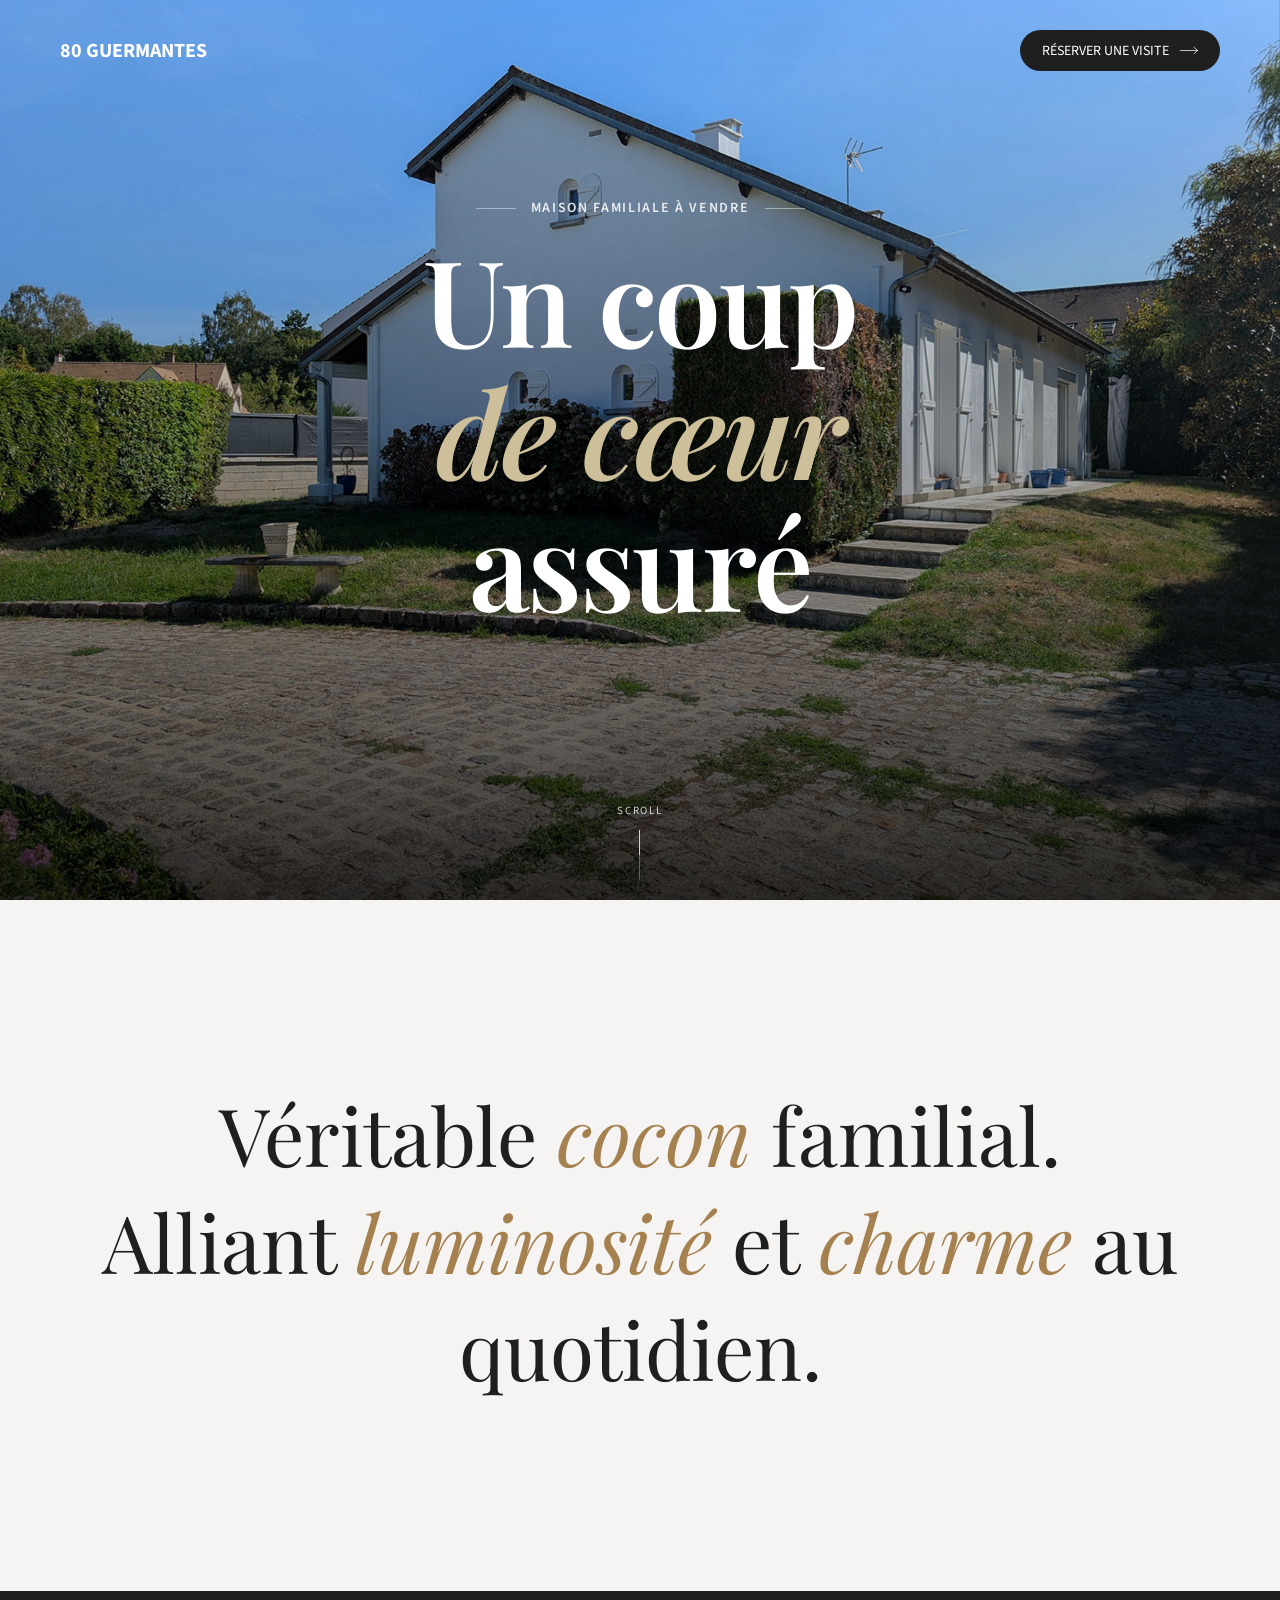
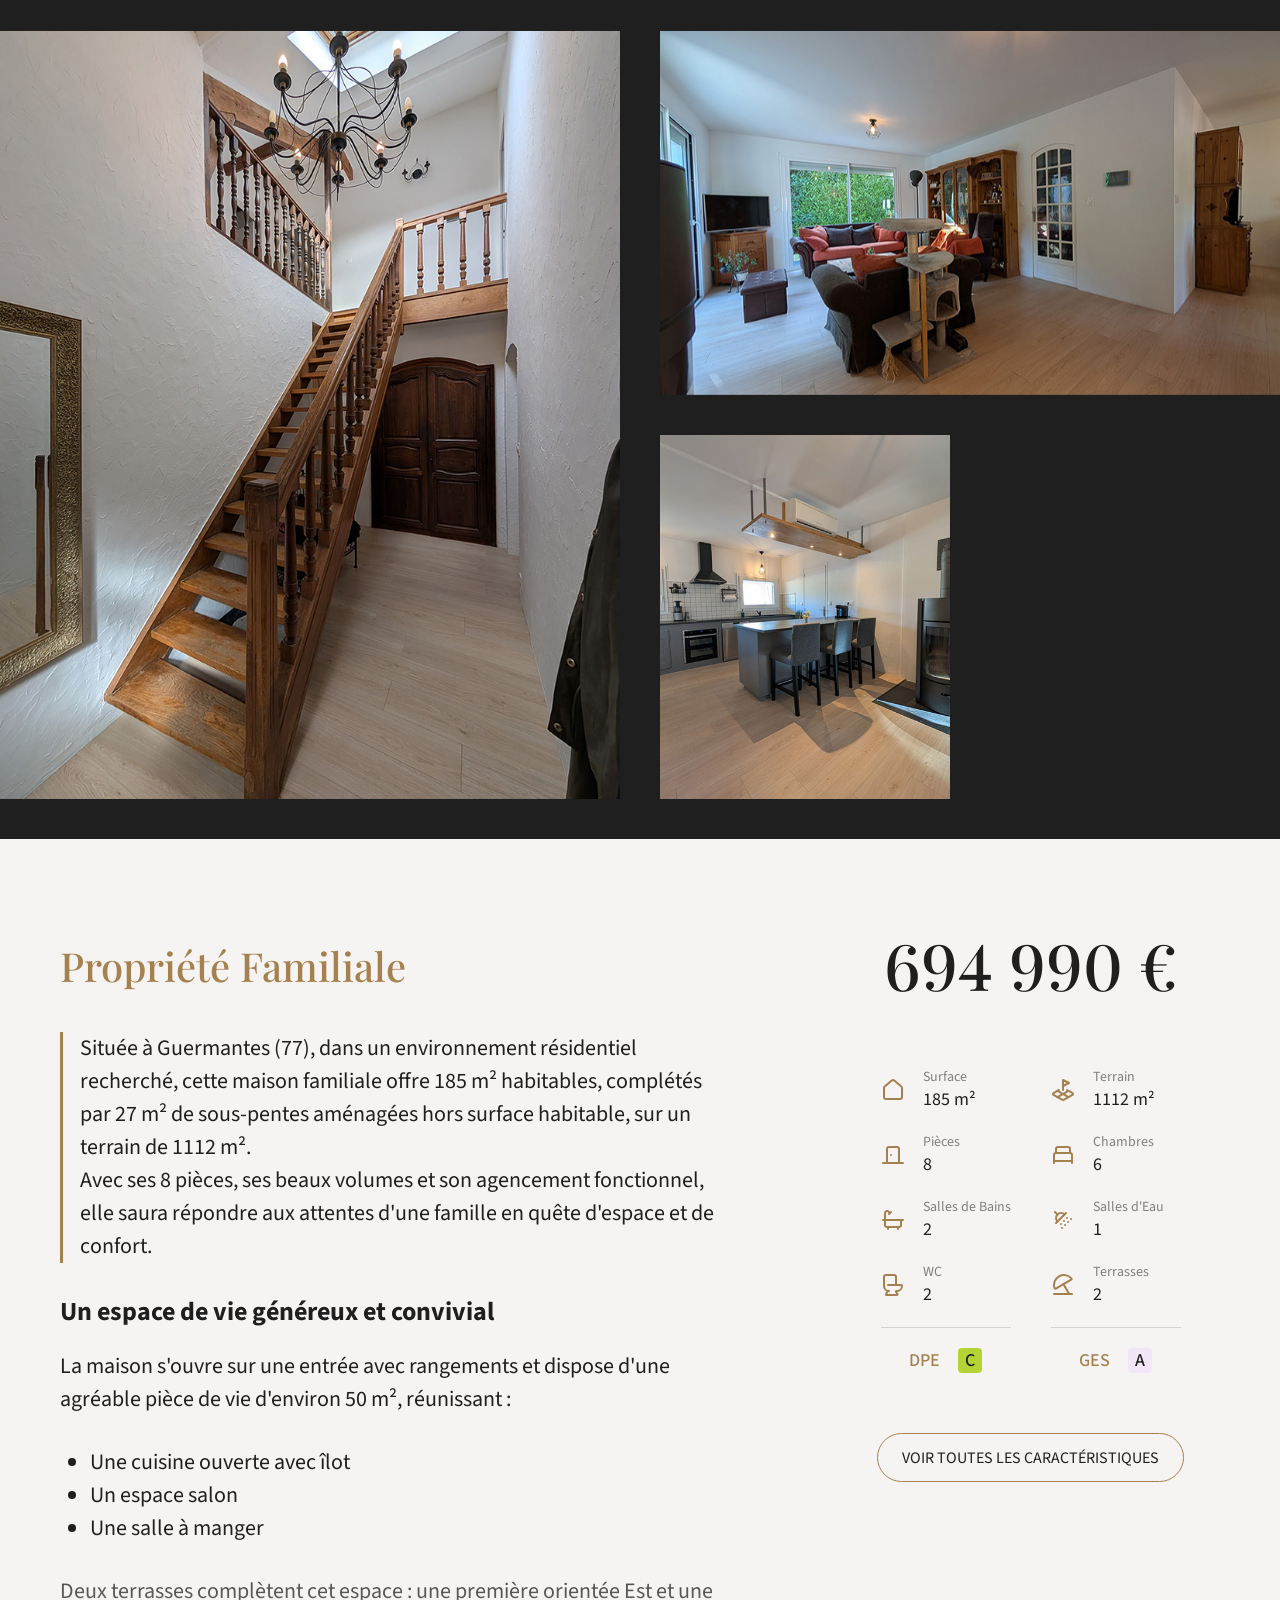
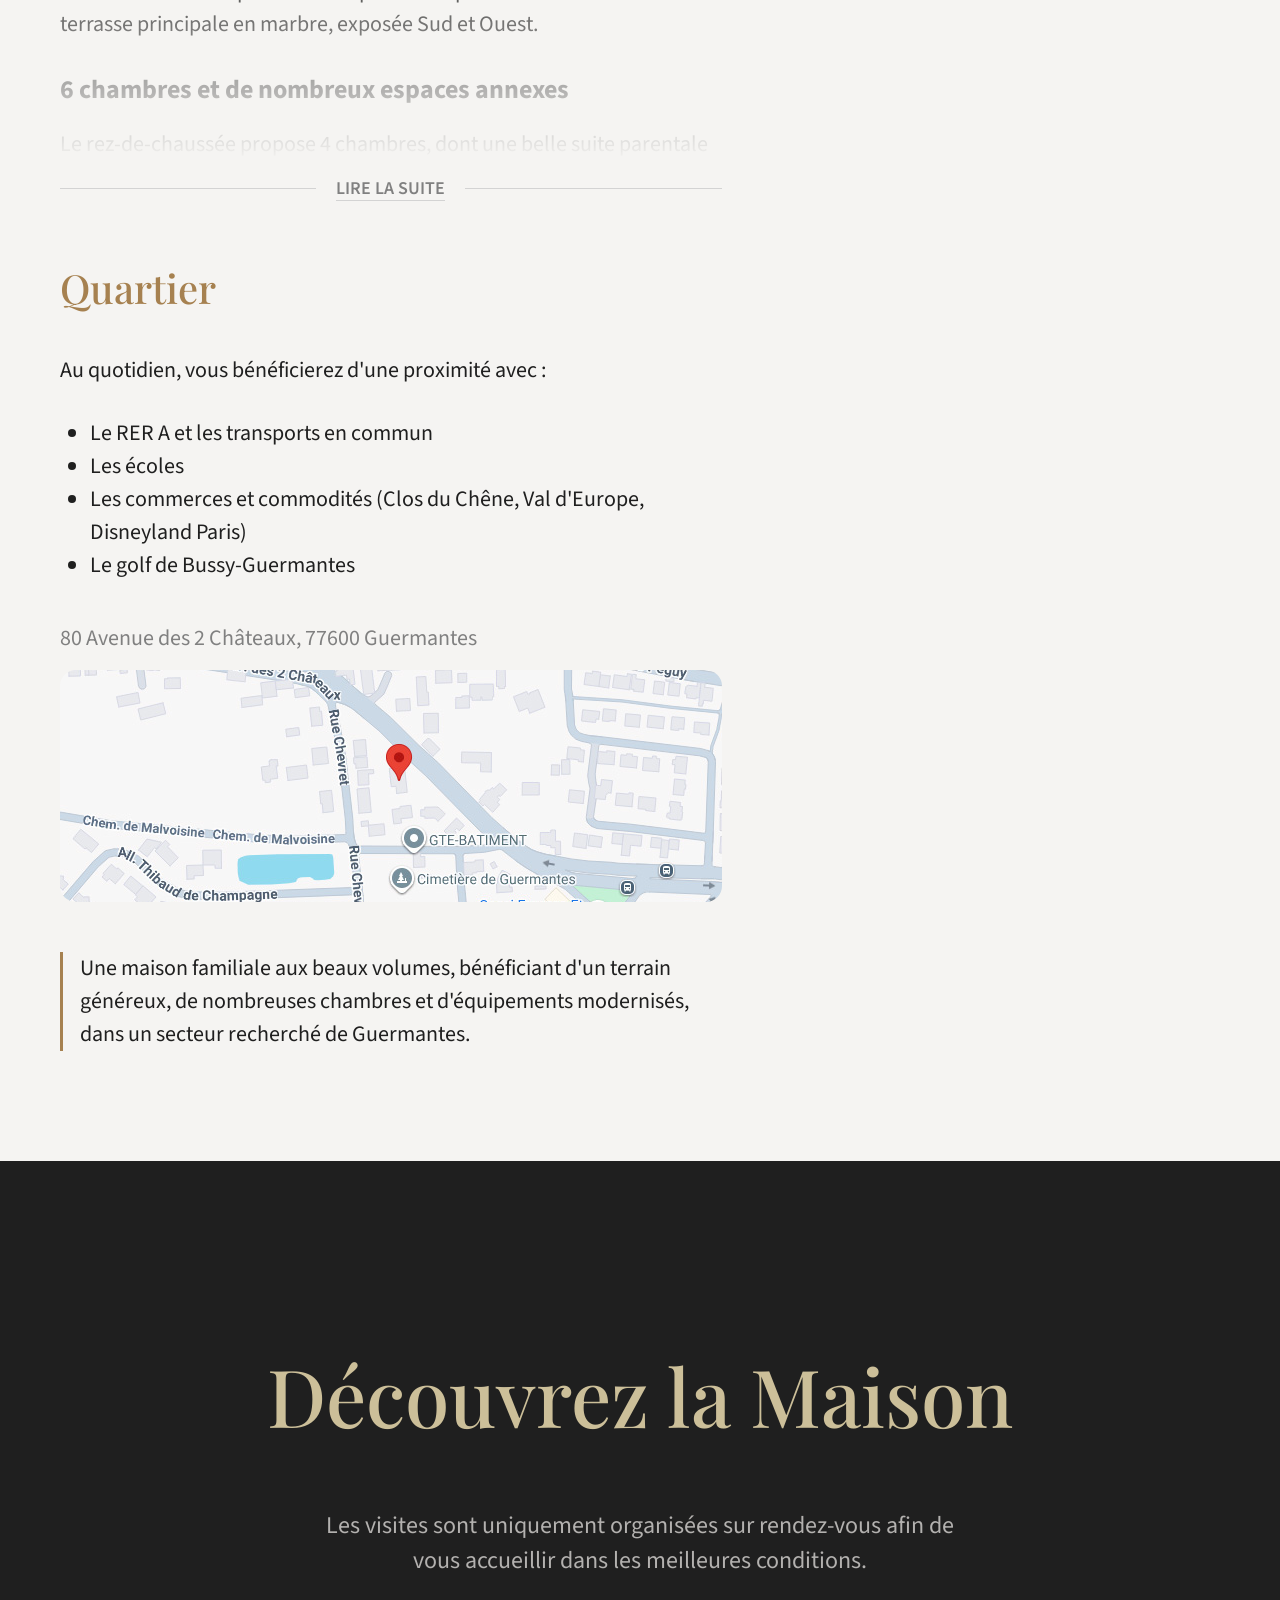
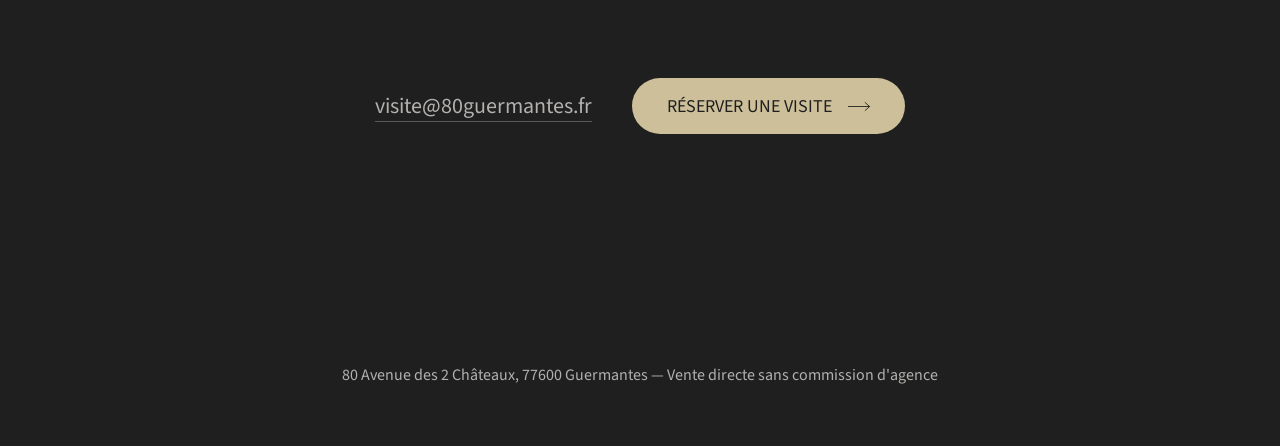
==== commit 64cdad08: "Add files via upload" ====
--- a/index.html
+++ b/index.html
@@ -3,7 +3,7 @@
   "@context": "https://schema.org",
   "@type": "RealEstateListing",
   "name": "Maison familiale à vendre — 80 Guermantes",
-  "description": "Maison familiale de 185 m² à vendre à Guermantes : 6 chambres, 9 pièces, terrain arboré de 1112 m², 2 terrasses, parking 3 places. Visites sur rendez-vous.",
+  "description": "Maison familiale de 185 m² à vendre à Guermantes : 6 chambres, 8 pièces, terrain arboré de 1112 m², 2 terrasses, parking 3 places. Visites sur rendez-vous.",
   "url": "https://80guermantes.fr/",
   "image": [
     "https://80guermantes.fr/assets/photo-hero.jpg",
@@ -41,7 +41,7 @@
     },
     "floorSize": { "@type": "QuantitativeValue", "value": 185, "unitCode": "MTK" },
     "lotSize": { "@type": "QuantitativeValue", "value": 1112, "unitCode": "MTK" },
-    "numberOfRooms": 9,
+    "numberOfRooms": 8,
     "numberOfBedrooms": 6,
     "numberOfBathroomsTotal": 3
   },
@@ -54,4 +54,4 @@
 }
 </script> <script>
   document.documentElement.classList.add('js');
-</script> <link rel="stylesheet" href="css/styles.css" /></head><body><svg xmlns="http://www.w3.org/2000/svg" style="display:none" aria-hidden="true"><symbol id="icon-close" viewBox="0 0 24 24"><line x1="18" y1="6" x2="6" y2="18"/><line x1="6" y1="6" x2="18" y2="18"/></symbol><symbol id="icon-chevron-left" viewBox="-2 -2 28 28"><polyline points="15,18 9,12 15,6"/></symbol><symbol id="icon-chevron-right" viewBox="-2 -2 28 28"><polyline points="9,18 15,12 9,6"/></symbol><symbol id="icon-arrow-right" viewBox="0 0 25 10"><path d="M0.5 5L24.5 5"/><path d="M19.5 0.5L24.5 5L19.5 9.5"/></symbol><symbol id="icon-surface" viewBox="0 0 24 24"><path d="M3 10a2 2 0 0 1 .709-1.528l7-6a2 2 0 0 1 2.582 0l7 6A2 2 0 0 1 21 10v9a2 2 0 0 1-2 2H5a2 2 0 0 1-2-2z"/></symbol><symbol id="icon-lot" viewBox="0 0 24 24"><path d="m12 8 6-3-6-3v10"/><path d="m8 11.99-5.5 3.14a1 1 0 0 0 0 1.74l8.5 4.86a2 2 0 0 0 2 0l8.5-4.86a1 1 0 0 0 0-1.74L16 12"/><path d="m6.49 12.85 11.02 6.3"/><path d="M17.51 12.85 6.5 19.15"/></symbol><symbol id="icon-rooms" viewBox="0 0 24 24"><path d="M10 12h.01"/><path d="M18 20V6a2 2 0 0 0-2-2H8a2 2 0 0 0-2 2v14"/><path d="M2 20h20"/></symbol><symbol id="icon-bedrooms" viewBox="0 0 24 24"><path d="M3 20v-8a2 2 0 0 1 2-2h14a2 2 0 0 1 2 2v8"/><path d="M5 10V6a2 2 0 0 1 2-2h10a2 2 0 0 1 2 2v4"/><path d="M3 18h18"/></symbol><symbol id="icon-baths" viewBox="0 0 24 24"><path d="M10 4 8 6"/><path d="M17 19v2"/><path d="M2 12h20"/><path d="M7 19v2"/><path d="M9 5 7.621 3.621A2.121 2.121 0 0 0 4 5v12a2 2 0 0 0 2 2h12a2 2 0 0 0 2-2v-5"/></symbol><symbol id="icon-shower" viewBox="0 0 24 24"><path d="m4 4 2.5 2.5"/><path d="M13.5 6.5a4.95 4.95 0 0 0-7 7"/><path d="M15 5 5 15"/><path d="M14 17v.01"/><path d="M10 16v.01"/><path d="M13 13v.01"/><path d="M16 10v.01"/><path d="M11 20v.01"/><path d="M17 14v.01"/><path d="M20 11v.01"/></symbol><symbol id="icon-wc" viewBox="0 0 24 24"><path d="M7 12h13a1 1 0 0 1 1 1 5 5 0 0 1-5 5h-.598a.5.5 0 0 0-.424.765l1.544 2.47a.5.5 0 0 1-.424.765H5.402a.5.5 0 0 1-.424-.765L7 18"/><path d="M8 18a5 5 0 0 1-5-5V4a2 2 0 0 1 2-2h8a2 2 0 0 1 2 2v8"/></symbol><symbol id="icon-terraces" viewBox="0 0 24 24"><path d="M12.5 11.134 18.196 21"/><path d="M20.425 5.299a10 10 0 0 0-16.941 9.78c.183.563.843.774 1.355.478L20.16 6.711c.512-.296.66-.973.264-1.413"/><path d="M21 21H3"/></symbol></svg><div class="page-intro-curtain" aria-hidden="true"></div><header><div class="hero"><img class="hero-bg" src="assets/photo-hero.jpg" srcset="assets/photo-hero-800.jpg 800w, assets/photo-hero-1200.jpg 1200w, assets/photo-hero-1800.jpg 1800w" sizes="100vw" fetchpriority="high" decoding="async" alt=""><div class="hero-overlay"></div><div class="hero-inner"><nav><div class="nav-item-mask"><div class="logo nav-item--animated"><span class="desktop">80 GUERMANTES</span><span class="mobile">80 G.</span></div></div><div class="nav-item-mask"><a href="mailto:visite@80guermantes.fr?subject=R%C3%A9server%20une%20visite" class="btn-primary nav-item--animated"><div class="btn-effect"><span class="btn-effect-text"><span class="btn-label"> Réserver une visite <svg width="18" height="19" aria-hidden="true" fill="none" stroke="currentColor" stroke-linecap="round" stroke-linejoin="bevel"><use href="#icon-arrow-right"/></svg></span><span class="btn-label btn-label-clone" aria-hidden="true"> Réserver une visite <svg width="18" height="19" aria-hidden="true" fill="none" stroke="currentColor" stroke-linecap="round" stroke-linejoin="bevel"><use href="#icon-arrow-right"/></svg></span></span></div></a></div></nav><div class="hero-content"><h1 class="hero-kicker hero-kicker--animated"><span><span class="kicker-line" aria-hidden="true"></span>Maison familiale à vendre<span class="kicker-line" aria-hidden="true"></span></span></h1><div class="hero-title"><span class="hero-title-line"><span>Un coup</span></span><span class="hero-title-line"><span>de cœur</span></span><span class="hero-title-line"><span>assuré</span></span></div></div><div class="hero-scroll-indicator-mask"><div class="hero-scroll-indicator hero-scroll-indicator--animated" id="heroScrollIndicator" aria-hidden="true"><span>Scroll</span><div class="scroll-line"><div class="scroll-gauge"></div></div></div></div></div></div></header><main><section class="hero-transition"><div class="container"><h2 class="hero-transition-title"><span class="hero-transition-title-line"><span>Véritable <span class="hero-transition-title-highlight">cocon</span> familial.</span></span><span class="hero-transition-title-line"><span>Alliant <span class="hero-transition-title-highlight">luminosité</span> et <span class="hero-transition-title-highlight">charme</span> au quotidien.</span></span></h2></div></section><section class="gallery" aria-label="Aperçu des photos"><div class="container"><div class="grid-container"><button type="button" class="photo-1 photo-frame" data-lightbox-index="0" style="--reveal-color:#c3c5c2;" aria-haspopup="dialog" aria-controls="lightbox" aria-expanded="false" aria-label="Voir la photo 1"><span class="photo-clip"><span class="reveal-curtain"></span><img class="reveal-image" src="assets/photo-1.jpg" srcset="assets/photo-1-480.jpg 480w, assets/photo-1-800.jpg 800w, assets/photo-1-1200.jpg 1200w" sizes="(max-width: 768px) 100vw, 50vw" width="1280" height="1700" loading="lazy" decoding="async" alt="Entrée"></span></button><button type="button" class="photo-2 photo-frame" data-lightbox-index="1" style="--reveal-color:#969aa3;" aria-haspopup="dialog" aria-controls="lightbox" aria-expanded="false" aria-label="Voir la photo 2"><span class="photo-clip"><span class="reveal-curtain"></span><img class="reveal-image" src="assets/photo-2.jpg" srcset="assets/photo-2-480.jpg 480w, assets/photo-2-800.jpg 800w, assets/photo-2-1200.jpg 1200w" sizes="(max-width: 768px) 100vw, 50vw" width="1280" height="964" loading="lazy" decoding="async" alt="Salon"></span></button><button type="button" class="photo-3 photo-frame" data-lightbox-index="2" style="--reveal-color:#a7a6a2;" aria-haspopup="dialog" aria-controls="lightbox" aria-expanded="false" aria-label="Voir la photo 3"><span class="photo-clip"><span class="reveal-curtain"></span><img class="reveal-image" src="assets/photo-3.jpg" srcset="assets/photo-3-480.jpg 480w, assets/photo-3-800.jpg 800w, assets/photo-3-1200.jpg 1200w" sizes="(max-width: 768px) 100vw, 50vw" width="1280" height="964" loading="lazy" decoding="async" alt="Cuisine"></span></button><button type="button" class="photo-4 photo-frame" data-lightbox-index="3" style="--reveal-color:#595951;" aria-haspopup="dialog" aria-controls="lightbox" aria-expanded="false" aria-label="Voir la photo 4"><span class="photo-clip"><span class="reveal-curtain"></span><img class="reveal-image" src="assets/photo-4.jpg" srcset="assets/photo-4-480.jpg 480w, assets/photo-4-800.jpg 800w, assets/photo-4-1200.jpg 1200w" sizes="(max-width: 768px) 100vw, 50vw" width="1280" height="964" loading="lazy" decoding="async" alt="Salle à Manger"><span class="more-photos"><span>+ 13</span></span></span></button></div></div></section><section class="info"><div class="container"><div class="grid-container"><div class="description"><div class="description-block1 is-collapsed" id="descriptionText"><div class="description-property"><h3>Propriété Familiale</h3><div class="description-body" id="descriptionBody"><p class="description-intro">Située à Guermantes (77), dans un environnement résidentiel recherché, cette maison familiale offre 185 m² habitables, complétés par 27 m² de sous-pentes aménagées hors surface habitable, sur un terrain de 1112 m².<br> Avec ses 9 pièces, ses beaux volumes et son agencement fonctionnel, elle saura répondre aux attentes d'une famille en quête d'espace et de confort.</p><h4>Un espace de vie généreux et convivial</h4><p class="description-h4">La maison s'ouvre sur une entrée avec rangements et dispose d'une agréable pièce de vie d'environ 50 m², réunissant :</p><ul><li>Une cuisine ouverte avec îlot</li><li>Un espace salon</li><li>Une salle à manger</li></ul><p class="description-h4">Deux terrasses complètent cet espace : une première orientée Est et une terrasse principale en marbre, exposée Sud et Ouest.</p><h4>6 chambres et de nombreux espaces annexes</h4><p class="description-h4">Le rez-de-chaussée propose 4 chambres, dont une belle suite parentale avec salle de bains privative, ainsi qu'une salle d'eau et un WC indépendant.<br> Un grand cellier avec accès direct à l'extérieur, un local technique comprenant notamment le chauffe-eau et les arrivées d'eau, ainsi qu'une cave de 7 m² complètent ce niveau.</p><p class="description-h4">À l'étage, vous trouverez 2 chambres supplémentaires, une salle de bains et une mezzanine, offrant un espace polyvalent pouvant être aménagé en bureau, espace de jeux, coin lecture ou chambre d'appoint.<br> Les 27 m² de sous-pentes aménagées, non comptabilisés dans la surface habitable, apportent également un potentiel d'utilisation et de rangement supplémentaire.</p><h4>Une maison techniquement bien équipée</h4><p class="description-h4">Le chauffage est assuré par une pompe à chaleur réversible (chauffage et climatisation) complétée par un poêle à bois.<br> L'électricité, la plomberie et les réseaux télécom ont été entièrement refaits.<br> DPE : C<br> GES : A</p><h4>Extérieurs et stationnement</h4><p class="description-h4">Implantée sur une parcelle de 1 112 m², la propriété bénéficie d'un bel espace extérieur et de 3 places de parking.</p></div></div><button class="description-toggle animated-btn" type="button" aria-expanded="false" aria-controls="descriptionBody"><span>LIRE LA SUITE</span></button></div><h3 class="description-h3-edit">Quartier</h3><p class="description-h4-edit">Au quotidien, vous bénéficierez d'une proximité avec :</p><ul><li>Le RER A et les transports en commun</li><li>Les écoles</li><li>Les commerces et commodités (Clos du Chêne, Val d'Europe, Disneyland Paris)</li><li>Le golf de Bussy-Guermantes</li></ul><address class="description-address">80 Avenue des 2 Châteaux, 77600 Guermantes</address><button type="button" class="description-map" id="mapTrigger" aria-haspopup="dialog" aria-controls="mapModal" aria-expanded="false" aria-label="Ouvrir la carte de localisation"><img src="assets/map.jpg" alt="" loading="lazy" decoding="async"/></button><p class="description-outro">Une maison familiale aux beaux volumes, bénéficiant d'un terrain généreux, de nombreuses chambres et d'équipements modernisés, dans un secteur recherché de Guermantes.</p></div><div class="features"><div class="features-price">694&nbsp;990&nbsp;€</div><div class="features-meta"><div class="field"><svg width="24" height="24" aria-hidden="true" fill="none" stroke="currentColor" stroke-width="2" stroke-linecap="round" stroke-linejoin="round"><use href="#icon-surface"/></svg><div><span class="label">Surface</span><span class="value">185&nbsp;m²</span></div></div><div class="field"><svg width="24" height="24" aria-hidden="true" fill="none" stroke="currentColor" stroke-width="2" stroke-linecap="round" stroke-linejoin="round"><use href="#icon-lot"/></svg><div><span class="label">Terrain</span><span class="value">1112&nbsp;m²</span></div></div><div class="field"><svg width="24" height="24" aria-hidden="true" fill="none" stroke="currentColor" stroke-width="2" stroke-linecap="round" stroke-linejoin="round"><use href="#icon-rooms"/></svg><div><span class="label">Pièces</span><span class="value">8</span></div></div><div class="field"><svg width="24" height="24" aria-hidden="true" fill="none" stroke="currentColor" stroke-width="2" stroke-linecap="round" stroke-linejoin="round"><use href="#icon-bedrooms"/></svg><div><span class="label">Chambres</span><span class="value">6</span></div></div><div class="field"><svg width="24" height="24" aria-hidden="true" fill="none" stroke="currentColor" stroke-width="2" stroke-linecap="round" stroke-linejoin="round"><use href="#icon-baths"/></svg><div><span class="label">Salles de Bains</span><span class="value">2</span></div></div><div class="field"><svg width="24" height="24" aria-hidden="true" fill="none" stroke="currentColor" stroke-width="2" stroke-linecap="round" stroke-linejoin="round"><use href="#icon-shower"/></svg><div><span class="label">Salles d'Eau</span><span class="value">1</span></div></div><div class="field"><svg width="24" height="24" aria-hidden="true" fill="none" stroke="currentColor" stroke-width="2" stroke-linecap="round" stroke-linejoin="round"><use href="#icon-wc"/></svg><div><span class="label">WC</span><span class="value">2</span></div></div><div class="field"><svg width="24" height="24" aria-hidden="true" fill="none" stroke="currentColor" stroke-width="2" stroke-linecap="round" stroke-linejoin="round"><use href="#icon-terraces"/></svg><div><span class="label">Terrasses</span><span class="value">2</span></div></div><div class="field dpe">DPE <div><span class="value">C</span></div></div><div class="field ges">GES <div><span class="value">A</span></div></div></div><div class="button-features"><button type="button" class="btn-tertiary" id="featuresTrigger" aria-haspopup="dialog" aria-controls="featuresModal" aria-expanded="false"><span class="btn-effect"><span class="btn-effect-text"><span class="btn-label"> Voir toutes les caractéristiques </span><span class="btn-label btn-label-clone" aria-hidden="true"> Voir toutes les caractéristiques </span></span></span></button></div></div></div></div></section></main><footer class="contact"><div class="container"><div class="contact-row"><h2>Découvrez la Maison</h2><p>Les visites sont uniquement organisées sur rendez-vous afin de vous accueillir dans les meilleures conditions.</p><div class="mails"><a href="mailto:visite@80guermantes.fr?subject=Maison%20-%2080%20Guermantes" class="animated-a">visite@80guermantes.fr</a><a href="mailto:visite@80guermantes.fr?subject=R%C3%A9server%20une%20visite" class="btn-secondary"><div class="btn-effect"><span class="btn-effect-text"><span class="btn-label"> Réserver une visite <svg width="22" height="23" aria-hidden="true" fill="none" stroke="currentColor" stroke-linecap="round" stroke-linejoin="bevel"><use href="#icon-arrow-right"/></svg></span><span class="btn-label btn-label-clone" aria-hidden="true"> Réserver une visite <svg width="22" height="23" aria-hidden="true" fill="none" stroke="currentColor" stroke-linecap="round" stroke-linejoin="bevel"><use href="#icon-arrow-right"/></svg></span></span></div></a></div></div><div class="credits">80 Avenue des 2 Châteaux, 77600 Guermantes — Vente directe sans commission d'agence</div></div></footer><div class="lightbox-overlay" id="lightbox" role="dialog" aria-modal="true" aria-label="Galerie photos"><div class="lightbox-stage"><div class="lightbox-counter" id="lightboxCounter" aria-live="polite"></div><button type="button" class="lb-btn lightbox-close" data-lightbox-action="close" aria-label="Fermer"><span class="icon-effect" aria-hidden="true"><svg class="icon-current" width="18" height="18" fill="none" stroke="currentColor" stroke-width="2.5" stroke-linecap="round" stroke-linejoin="round"><use href="#icon-close"/></svg><svg class="icon-next" width="18" height="18" fill="none" stroke="currentColor" stroke-width="2.5" stroke-linecap="round" stroke-linejoin="round"><use href="#icon-close"/></svg></span></button><button type="button" class="lb-btn lightbox-arrow prev" data-lightbox-action="previous" aria-label="Précédent"><span class="icon-effect-h left" aria-hidden="true"><svg class="icon-current" width="24" height="24" fill="none" stroke="currentColor" stroke-width="2.5" stroke-linecap="round" stroke-linejoin="round"><use href="#icon-chevron-left"/></svg><svg class="icon-next" width="24" height="24" fill="none" stroke="currentColor" stroke-width="2.5" stroke-linecap="round" stroke-linejoin="round"><use href="#icon-chevron-left"/></svg></span></button><div class="lightbox-img-wrap" id="lightboxWrap"><div class="lightbox-rail" id="lightboxRail"></div></div><button type="button" class="lb-btn lightbox-arrow next" data-lightbox-action="next" aria-label="Suivant"><span class="icon-effect-h right" aria-hidden="true"><svg class="icon-current" width="24" height="24" fill="none" stroke="currentColor" stroke-width="2.5" stroke-linecap="round" stroke-linejoin="round"><use href="#icon-chevron-right"/></svg><svg class="icon-next" width="24" height="24" fill="none" stroke="currentColor" stroke-width="2.5" stroke-linecap="round" stroke-linejoin="round"><use href="#icon-chevron-right"/></svg></span></button></div><div class="lightbox-thumbs-outer"><div class="lightbox-thumbs" id="lightboxThumbs"></div></div></div><div class="features-modal" id="featuresModal" role="dialog" aria-modal="true" aria-label="Caractéristiques du bien"><div class="features-modal-content"><div class="features-modal-header"><button type="button" class="lb-btn features-modal-close" id="featuresModalClose" aria-label="Fermer les caractéristiques"><span class="icon-effect" aria-hidden="true"><svg class="icon-current" width="18" height="18" fill="none" stroke="currentColor" stroke-width="2.5" stroke-linecap="round" stroke-linejoin="round"><use href="#icon-close"/></svg><svg class="icon-next" width="18" height="18" fill="none" stroke="currentColor" stroke-width="2.5" stroke-linecap="round" stroke-linejoin="round"><use href="#icon-close"/></svg></span></button></div><div class="features-modal-body"><h3 class="features-modal-section-title">Informations Générales</h3><div class="features-modal-list"><div class="features-modal-item"><svg width="24" height="24" aria-hidden="true" fill="none" stroke="currentColor" stroke-width="2" stroke-linecap="round" stroke-linejoin="round"><use href="#icon-surface"/></svg><span>Surface habitable de 185 m²</span></div><div class="features-modal-item"><svg width="24" height="24" aria-hidden="true" viewBox="0 0 24 24" fill="none" stroke="currentColor" stroke-width="2" stroke-linecap="round" stroke-linejoin="round"><path d="M12.35 21H5a2 2 0 0 1-2-2v-9a2 2 0 0 1 .71-1.53l7-6a2 2 0 0 1 2.58 0l7 6A2 2 0 0 1 21 10v2.35"/><path d="M14.8 12.4A1 1 0 0 0 14 12h-4a1 1 0 0 0-1 1v8"/><path d="M15 18h6"/><path d="M18 15v6"/></svg><span>Sous-pentes aménagées de 27 m² (hors surface habitable)</span></div><div class="features-modal-item"><svg width="24" height="24" aria-hidden="true" viewBox="0 0 24 24" fill="none" stroke="currentColor" stroke-width="2" stroke-linecap="round" stroke-linejoin="round"><path d="M14.7 6.3a1 1 0 0 0 0 1.4l1.6 1.6a1 1 0 0 0 1.4 0l3.106-3.105c.32-.322.863-.22.983.218a6 6 0 0 1-8.259 7.057l-7.91 7.91a1 1 0 0 1-2.999-3l7.91-7.91a6 6 0 0 1 7.057-8.259c.438.12.54.662.219.984z"/></svg><span>Local technique de 2 m² (chauffe-eau, arrivées d'eau)</span></div><div class="features-modal-item"><svg width="24" height="24" aria-hidden="true" viewBox="0 0 24 24" fill="none" stroke="currentColor" stroke-width="2" stroke-linecap="round" stroke-linejoin="round"><path d="M18 17.5a2.5 2.5 0 1 1-4 2.03V12"/><path d="M6 12H4a2 2 0 0 1-2-2V5a2 2 0 0 1 2-2h16a2 2 0 0 1 2 2v5a2 2 0 0 1-2 2h-2"/><path d="M6 8h12"/><path d="M6.6 15.572A2 2 0 1 0 10 17v-5"/></svg><span>Pompe à chaleur réversible</span></div><div class="features-modal-item"><svg width="24" height="24" aria-hidden="true" viewBox="0 0 24 24" fill="none" stroke="currentColor" stroke-width="2" stroke-linecap="round" stroke-linejoin="round"><path d="M11 8c2-3-2-3 0-6"/><path d="M15.5 8c2-3-2-3 0-6"/><path d="M6 10h.01"/><path d="M6 14h.01"/><path d="M10 16v-4"/><path d="M14 16v-4"/><path d="M18 16v-4"/><path d="M20 6a2 2 0 0 1 2 2v10a2 2 0 0 1-2 2H4a2 2 0 0 1-2-2V8a2 2 0 0 1 2-2h3"/><path d="M5 20v2"/><path d="M19 20v2"/></svg><span>Poêle à bois</span></div></div><h3 class="features-modal-section-title">Intérieur</h3><div class="features-modal-list"><div class="features-modal-item"><svg width="24" height="24" aria-hidden="true" fill="none" stroke="currentColor" stroke-width="2" stroke-linecap="round" stroke-linejoin="round"><use href="#icon-rooms"/></svg><span>8 Pièces</span></div><div class="features-modal-item"><svg width="24" height="24" aria-hidden="true" fill="none" stroke="currentColor" stroke-width="2" stroke-linecap="round" stroke-linejoin="round"><use href="#icon-bedrooms"/></svg><span>6 Chambres</span></div><div class="features-modal-item"><svg width="24" height="24" aria-hidden="true" viewBox="0 0 24 24" fill="none" stroke="currentColor" stroke-width="2" stroke-linecap="round" stroke-linejoin="round"><path d="M5 6a4 4 0 0 1 4-4h6a4 4 0 0 1 4 4v14a2 2 0 0 1-2 2H7a2 2 0 0 1-2-2V6Z"/><path d="M5 10h14"/><path d="M15 7v6"/></svg><span>Cuisine ouverte avec îlot</span></div><div class="features-modal-item"><svg width="24" height="24" aria-hidden="true" fill="none" stroke="currentColor" stroke-width="2" stroke-linecap="round" stroke-linejoin="round"><use href="#icon-baths"/></svg><span>2 Salles de bains dont 1 parentale</span></div><div class="features-modal-item"><svg width="24" height="24" aria-hidden="true" fill="none" stroke="currentColor" stroke-width="2" stroke-linecap="round" stroke-linejoin="round"><use href="#icon-shower"/></svg><span>1 Salle d'eau</span></div><div class="features-modal-item"><svg width="24" height="24" aria-hidden="true" fill="none" stroke="currentColor" stroke-width="2" stroke-linecap="round" stroke-linejoin="round"><use href="#icon-wc"/></svg><span>2 WC</span></div><div class="features-modal-item"><svg width="24" height="24" aria-hidden="true" viewBox="0 0 24 24" fill="none" stroke="currentColor" stroke-width="2" stroke-linecap="round" stroke-linejoin="round"><path d="M13 13.74a2 2 0 0 1-2 0L2.5 8.87a1 1 0 0 1 0-1.74L11 2.26a2 2 0 0 1 2 0l8.5 4.87a1 1 0 0 1 0 1.74z"/><path d="m20 14.285 1.5.845a1 1 0 0 1 0 1.74L13 21.74a2 2 0 0 1-2 0l-8.5-4.87a1 1 0 0 1 0-1.74l1.5-.845"/></svg><span>Mezzanine</span></div><div class="features-modal-item"><svg width="24" height="24" aria-hidden="true" viewBox="0 0 24 24" fill="none" stroke="currentColor" stroke-width="2" stroke-linecap="round" stroke-linejoin="round"><path d="M12 12V9a1 1 0 0 0-1-1H9a1 1 0 0 0-1 1v3"/><path d="M16 20v-3a1 1 0 0 0-1-1h-2a1 1 0 0 0-1 1v3"/><path d="M20 22V2"/><path d="M4 12h16"/><path d="M4 20h16"/><path d="M4 2v20"/><path d="M4 4h16"/></svg><span>Cellier avec accès extérieur</span></div><div class="features-modal-item"><svg width="24" height="24" aria-hidden="true" viewBox="0 0 24 24" fill="none" stroke="currentColor" stroke-width="2" stroke-linecap="round" stroke-linejoin="round"><path d="M10 3a1 1 0 0 1 1-1h2a1 1 0 0 1 1 1v2a6 6 0 0 0 1.2 3.6l.6.8A6 6 0 0 1 17 13v8a1 1 0 0 1-1 1H8a1 1 0 0 1-1-1v-8a6 6 0 0 1 1.2-3.6l.6-.8A6 6 0 0 0 10 5z"/><path d="M17 13h-4a1 1 0 0 0-1 1v3a1 1 0 0 0 1 1h4"/></svg><span>Cave de 7 m²</span></div></div><h3 class="features-modal-section-title">Extérieur</h3><div class="features-modal-list"><div class="features-modal-item"><svg width="24" height="24" aria-hidden="true" fill="none" stroke="currentColor" stroke-width="2" stroke-linecap="round" stroke-linejoin="round"><use href="#icon-lot"/></svg><span>Terrain de 1112 m²</span></div><div class="features-modal-item"><svg width="24" height="24" aria-hidden="true" fill="none" stroke="currentColor" stroke-width="2" stroke-linecap="round" stroke-linejoin="round"><use href="#icon-terraces"/></svg><span>2 Terrasses (Est et Sud-Ouest)</span></div><div class="features-modal-item"><svg width="24" height="24" aria-hidden="true" viewBox="0 0 24 24" fill="none" stroke="currentColor" stroke-width="2" stroke-linecap="round" stroke-linejoin="round"><circle cx="12" cy="12" r="10"/><path d="M9 17V7h4a3 3 0 0 1 0 6H9"/></svg><span>3 Places de parking</span></div></div></div></div></div><div class="map-modal" id="mapModal" role="dialog" aria-modal="true" aria-label="Carte de localisation du bien"><div class="map-modal-content"><button type="button" class="lb-btn map-modal-close" id="mapModalClose" aria-label="Fermer la carte"><span class="icon-effect" aria-hidden="true"><svg class="icon-current" width="18" height="18" fill="none" stroke="currentColor" stroke-width="2.5" stroke-linecap="round" stroke-linejoin="round"><use href="#icon-close"/></svg><svg class="icon-next" width="18" height="18" fill="none" stroke="currentColor" stroke-width="2.5" stroke-linecap="round" stroke-linejoin="round"><use href="#icon-close"/></svg></span></button><iframe id="mapIframe" tabindex="-1" title="Carte de localisation du bien — Guermantes" data-src="https://www.google.com/maps/embed?pb=!1m18!1m12!1m3!1d2625.260769597118!2d2.70993947492756!3d48.85323760556892!2m3!1f0!2f0!3f0!3m2!1i1024!2i768!4f13.1!3m3!1m2!1s0x47e61b4e9e02a95f%3A0xbec32fda17af873e!2s80%20Av.%20des%202%20Ch%C3%A2teaux%2C%2077600%20Guermantes!5e0!3m2!1sfr!2sfr!4v1788801175983!5m2!1sfr!2sfr" referrerpolicy="strict-origin-when-cross-origin" allowfullscreen></iframe></div></div> <script src="js/script.js"></script> </body></html>+</script> <link rel="stylesheet" href="css/styles.css" /></head><body><svg xmlns="http://www.w3.org/2000/svg" style="display:none" aria-hidden="true"><symbol id="icon-close" viewBox="0 0 24 24"><line x1="18" y1="6" x2="6" y2="18"/><line x1="6" y1="6" x2="18" y2="18"/></symbol><symbol id="icon-chevron-left" viewBox="-2 -2 28 28"><polyline points="15,18 9,12 15,6"/></symbol><symbol id="icon-chevron-right" viewBox="-2 -2 28 28"><polyline points="9,18 15,12 9,6"/></symbol><symbol id="icon-arrow-right" viewBox="0 0 25 10"><path d="M0.5 5L24.5 5"/><path d="M19.5 0.5L24.5 5L19.5 9.5"/></symbol><symbol id="icon-surface" viewBox="0 0 24 24"><path d="M3 10a2 2 0 0 1 .709-1.528l7-6a2 2 0 0 1 2.582 0l7 6A2 2 0 0 1 21 10v9a2 2 0 0 1-2 2H5a2 2 0 0 1-2-2z"/></symbol><symbol id="icon-lot" viewBox="0 0 24 24"><path d="m12 8 6-3-6-3v10"/><path d="m8 11.99-5.5 3.14a1 1 0 0 0 0 1.74l8.5 4.86a2 2 0 0 0 2 0l8.5-4.86a1 1 0 0 0 0-1.74L16 12"/><path d="m6.49 12.85 11.02 6.3"/><path d="M17.51 12.85 6.5 19.15"/></symbol><symbol id="icon-rooms" viewBox="0 0 24 24"><path d="M10 12h.01"/><path d="M18 20V6a2 2 0 0 0-2-2H8a2 2 0 0 0-2 2v14"/><path d="M2 20h20"/></symbol><symbol id="icon-bedrooms" viewBox="0 0 24 24"><path d="M3 20v-8a2 2 0 0 1 2-2h14a2 2 0 0 1 2 2v8"/><path d="M5 10V6a2 2 0 0 1 2-2h10a2 2 0 0 1 2 2v4"/><path d="M3 18h18"/></symbol><symbol id="icon-baths" viewBox="0 0 24 24"><path d="M10 4 8 6"/><path d="M17 19v2"/><path d="M2 12h20"/><path d="M7 19v2"/><path d="M9 5 7.621 3.621A2.121 2.121 0 0 0 4 5v12a2 2 0 0 0 2 2h12a2 2 0 0 0 2-2v-5"/></symbol><symbol id="icon-shower" viewBox="0 0 24 24"><path d="m4 4 2.5 2.5"/><path d="M13.5 6.5a4.95 4.95 0 0 0-7 7"/><path d="M15 5 5 15"/><path d="M14 17v.01"/><path d="M10 16v.01"/><path d="M13 13v.01"/><path d="M16 10v.01"/><path d="M11 20v.01"/><path d="M17 14v.01"/><path d="M20 11v.01"/></symbol><symbol id="icon-wc" viewBox="0 0 24 24"><path d="M7 12h13a1 1 0 0 1 1 1 5 5 0 0 1-5 5h-.598a.5.5 0 0 0-.424.765l1.544 2.47a.5.5 0 0 1-.424.765H5.402a.5.5 0 0 1-.424-.765L7 18"/><path d="M8 18a5 5 0 0 1-5-5V4a2 2 0 0 1 2-2h8a2 2 0 0 1 2 2v8"/></symbol><symbol id="icon-terraces" viewBox="0 0 24 24"><path d="M12.5 11.134 18.196 21"/><path d="M20.425 5.299a10 10 0 0 0-16.941 9.78c.183.563.843.774 1.355.478L20.16 6.711c.512-.296.66-.973.264-1.413"/><path d="M21 21H3"/></symbol></svg><div class="page-intro-curtain" aria-hidden="true"></div><header><div class="hero"><img class="hero-bg" src="assets/photo-hero.jpg" srcset="assets/photo-hero-800.jpg 800w, assets/photo-hero-1200.jpg 1200w, assets/photo-hero-1800.jpg 1800w" sizes="100vw" fetchpriority="high" decoding="async" alt=""><div class="hero-overlay"></div><div class="hero-inner"><nav><div class="nav-item-mask"><div class="logo nav-item--animated"><span class="desktop">80 GUERMANTES</span><span class="mobile">80 G.</span></div></div><div class="nav-item-mask"><a href="mailto:visite@80guermantes.fr?subject=R%C3%A9server%20une%20visite" class="btn-primary nav-item--animated"><div class="btn-effect"><span class="btn-effect-text"><span class="btn-label"> Réserver une visite <svg width="18" height="19" aria-hidden="true" fill="none" stroke="currentColor" stroke-linecap="round" stroke-linejoin="bevel"><use href="#icon-arrow-right"/></svg></span><span class="btn-label btn-label-clone" aria-hidden="true"> Réserver une visite <svg width="18" height="19" aria-hidden="true" fill="none" stroke="currentColor" stroke-linecap="round" stroke-linejoin="bevel"><use href="#icon-arrow-right"/></svg></span></span></div></a></div></nav><div class="hero-content"><h1 class="hero-kicker hero-kicker--animated"><span><span class="kicker-line" aria-hidden="true"></span>Maison familiale à vendre<span class="kicker-line" aria-hidden="true"></span></span></h1><div class="hero-title"><span class="hero-title-line"><span>Un coup</span></span><span class="hero-title-line"><span>de cœur</span></span><span class="hero-title-line"><span>assuré</span></span></div></div><div class="hero-scroll-indicator-mask"><div class="hero-scroll-indicator hero-scroll-indicator--animated" id="heroScrollIndicator" aria-hidden="true"><span>Scroll</span><div class="scroll-line"><div class="scroll-gauge"></div></div></div></div></div></div></header><main><section class="hero-transition"><div class="container"><h2 class="hero-transition-title"><span class="hero-transition-title-line"><span>Véritable <span class="hero-transition-title-highlight">cocon</span> familial.</span></span><span class="hero-transition-title-line"><span>Alliant <span class="hero-transition-title-highlight">luminosité</span> et <span class="hero-transition-title-highlight">charme</span> au quotidien.</span></span></h2></div></section><section class="gallery" aria-label="Aperçu des photos"><div class="container"><div class="grid-container"><button type="button" class="photo-1 photo-frame" data-lightbox-index="0" style="--reveal-color:#c3c5c2;" aria-haspopup="dialog" aria-controls="lightbox" aria-expanded="false" aria-label="Voir la photo 1"><span class="photo-clip"><span class="reveal-curtain"></span><img class="reveal-image" src="assets/photo-1.jpg" srcset="assets/photo-1-480.jpg 480w, assets/photo-1-800.jpg 800w, assets/photo-1-1200.jpg 1200w" sizes="(max-width: 768px) 100vw, 50vw" width="1280" height="1700" loading="lazy" decoding="async" alt="Entrée"></span></button><button type="button" class="photo-2 photo-frame" data-lightbox-index="1" style="--reveal-color:#969aa3;" aria-haspopup="dialog" aria-controls="lightbox" aria-expanded="false" aria-label="Voir la photo 2"><span class="photo-clip"><span class="reveal-curtain"></span><img class="reveal-image" src="assets/photo-2.jpg" srcset="assets/photo-2-480.jpg 480w, assets/photo-2-800.jpg 800w, assets/photo-2-1200.jpg 1200w" sizes="(max-width: 768px) 100vw, 50vw" width="1280" height="964" loading="lazy" decoding="async" alt="Salon"></span></button><button type="button" class="photo-3 photo-frame" data-lightbox-index="2" style="--reveal-color:#a7a6a2;" aria-haspopup="dialog" aria-controls="lightbox" aria-expanded="false" aria-label="Voir la photo 3"><span class="photo-clip"><span class="reveal-curtain"></span><img class="reveal-image" src="assets/photo-3.jpg" srcset="assets/photo-3-480.jpg 480w, assets/photo-3-800.jpg 800w, assets/photo-3-1200.jpg 1200w" sizes="(max-width: 768px) 100vw, 50vw" width="1280" height="964" loading="lazy" decoding="async" alt="Cuisine"></span></button><button type="button" class="photo-4 photo-frame" data-lightbox-index="3" style="--reveal-color:#595951;" aria-haspopup="dialog" aria-controls="lightbox" aria-expanded="false" aria-label="Voir la photo 4"><span class="photo-clip"><span class="reveal-curtain"></span><img class="reveal-image" src="assets/photo-4.jpg" srcset="assets/photo-4-480.jpg 480w, assets/photo-4-800.jpg 800w, assets/photo-4-1200.jpg 1200w" sizes="(max-width: 768px) 100vw, 50vw" width="1280" height="964" loading="lazy" decoding="async" alt="Salle à Manger"><span class="more-photos"><span>+ 13</span></span></span></button></div></div></section><section class="info"><div class="container"><div class="grid-container"><div class="description"><div class="description-block1 is-collapsed" id="descriptionText"><div class="description-property"><h3>Propriété Familiale</h3><div class="description-body" id="descriptionBody"><p class="description-intro">Située à Guermantes (77), dans un environnement résidentiel recherché, cette maison familiale offre 185 m² habitables, complétés par 27 m² de sous-pentes aménagées hors surface habitable, sur un terrain de 1112 m².<br> Avec ses 8 pièces, ses beaux volumes et son agencement fonctionnel, elle saura répondre aux attentes d'une famille en quête d'espace et de confort.</p><h4>Un espace de vie généreux et convivial</h4><p class="description-h4">La maison s'ouvre sur une entrée avec rangements et dispose d'une agréable pièce de vie d'environ 50 m², réunissant :</p><ul><li>Une cuisine ouverte avec îlot</li><li>Un espace salon</li><li>Une salle à manger</li></ul><p class="description-h4">Deux terrasses complètent cet espace : une première orientée Est et une terrasse principale en marbre, exposée Sud et Ouest.</p><h4>6 chambres et de nombreux espaces annexes</h4><p class="description-h4">Le rez-de-chaussée propose 4 chambres, dont une belle suite parentale avec salle de bains privative, ainsi qu'une salle d'eau et un WC indépendant.<br> Un grand cellier avec accès direct à l'extérieur, un local technique comprenant notamment le chauffe-eau et les arrivées d'eau, ainsi qu'une cave de 7 m² complètent ce niveau.</p><p class="description-h4">À l'étage, vous trouverez 2 chambres supplémentaires, une salle de bains et une mezzanine, offrant un espace polyvalent pouvant être aménagé en bureau, espace de jeux, coin lecture ou chambre d'appoint.<br> Les 27 m² de sous-pentes aménagées, non comptabilisés dans la surface habitable, apportent également un potentiel d'utilisation et de rangement supplémentaire.</p><h4>Une maison techniquement bien équipée</h4><p class="description-h4">Le chauffage est assuré par une pompe à chaleur réversible (chauffage et climatisation) complétée par un poêle à bois.<br> L'électricité, la plomberie et les réseaux télécom ont été entièrement refaits.<br> DPE : C<br> GES : A</p><h4>Extérieurs et stationnement</h4><p class="description-h4">Implantée sur une parcelle de 1 112 m², la propriété bénéficie d'un bel espace extérieur et de 3 places de parking.</p></div></div><button class="description-toggle animated-btn" type="button" aria-expanded="false" aria-controls="descriptionBody"><span>LIRE LA SUITE</span></button></div><h3 class="description-h3-edit">Quartier</h3><p class="description-h4-edit">Au quotidien, vous bénéficierez d'une proximité avec :</p><ul><li>Le RER A et les transports en commun</li><li>Les écoles</li><li>Les commerces et commodités (Clos du Chêne, Val d'Europe, Disneyland Paris)</li><li>Le golf de Bussy-Guermantes</li></ul><address class="description-address">80 Avenue des 2 Châteaux, 77600 Guermantes</address><button type="button" class="description-map" id="mapTrigger" aria-haspopup="dialog" aria-controls="mapModal" aria-expanded="false" aria-label="Ouvrir la carte de localisation"><img src="assets/map.jpg" alt="" loading="lazy" decoding="async"/></button><p class="description-outro">Une maison familiale aux beaux volumes, bénéficiant d'un terrain généreux, de nombreuses chambres et d'équipements modernisés, dans un secteur recherché de Guermantes.</p></div><div class="features"><div class="features-price">694&nbsp;990&nbsp;€</div><div class="features-meta"><div class="field"><svg width="24" height="24" aria-hidden="true" fill="none" stroke="currentColor" stroke-width="2" stroke-linecap="round" stroke-linejoin="round"><use href="#icon-surface"/></svg><div><span class="label">Surface</span><span class="value">185&nbsp;m²</span></div></div><div class="field"><svg width="24" height="24" aria-hidden="true" fill="none" stroke="currentColor" stroke-width="2" stroke-linecap="round" stroke-linejoin="round"><use href="#icon-lot"/></svg><div><span class="label">Terrain</span><span class="value">1112&nbsp;m²</span></div></div><div class="field"><svg width="24" height="24" aria-hidden="true" fill="none" stroke="currentColor" stroke-width="2" stroke-linecap="round" stroke-linejoin="round"><use href="#icon-rooms"/></svg><div><span class="label">Pièces</span><span class="value">8</span></div></div><div class="field"><svg width="24" height="24" aria-hidden="true" fill="none" stroke="currentColor" stroke-width="2" stroke-linecap="round" stroke-linejoin="round"><use href="#icon-bedrooms"/></svg><div><span class="label">Chambres</span><span class="value">6</span></div></div><div class="field"><svg width="24" height="24" aria-hidden="true" fill="none" stroke="currentColor" stroke-width="2" stroke-linecap="round" stroke-linejoin="round"><use href="#icon-baths"/></svg><div><span class="label">Salles de Bains</span><span class="value">2</span></div></div><div class="field"><svg width="24" height="24" aria-hidden="true" fill="none" stroke="currentColor" stroke-width="2" stroke-linecap="round" stroke-linejoin="round"><use href="#icon-shower"/></svg><div><span class="label">Salles d'Eau</span><span class="value">1</span></div></div><div class="field"><svg width="24" height="24" aria-hidden="true" fill="none" stroke="currentColor" stroke-width="2" stroke-linecap="round" stroke-linejoin="round"><use href="#icon-wc"/></svg><div><span class="label">WC</span><span class="value">2</span></div></div><div class="field"><svg width="24" height="24" aria-hidden="true" fill="none" stroke="currentColor" stroke-width="2" stroke-linecap="round" stroke-linejoin="round"><use href="#icon-terraces"/></svg><div><span class="label">Terrasses</span><span class="value">2</span></div></div><div class="field dpe">DPE <div><span class="value">C</span></div></div><div class="field ges">GES <div><span class="value">A</span></div></div></div><div class="button-features"><button type="button" class="btn-tertiary" id="featuresTrigger" aria-haspopup="dialog" aria-controls="featuresModal" aria-expanded="false"><span class="btn-effect"><span class="btn-effect-text"><span class="btn-label"> Voir toutes les caractéristiques </span><span class="btn-label btn-label-clone" aria-hidden="true"> Voir toutes les caractéristiques </span></span></span></button></div></div></div></div></section></main><footer class="contact"><div class="container"><div class="contact-row"><h2>Découvrez la Maison</h2><p>Les visites sont uniquement organisées sur rendez-vous afin de vous accueillir dans les meilleures conditions.</p><div class="mails"><a href="mailto:visite@80guermantes.fr?subject=Maison%20-%2080%20Guermantes" class="animated-a">visite@80guermantes.fr</a><a href="mailto:visite@80guermantes.fr?subject=R%C3%A9server%20une%20visite" class="btn-secondary"><div class="btn-effect"><span class="btn-effect-text"><span class="btn-label"> Réserver une visite <svg width="22" height="23" aria-hidden="true" fill="none" stroke="currentColor" stroke-linecap="round" stroke-linejoin="bevel"><use href="#icon-arrow-right"/></svg></span><span class="btn-label btn-label-clone" aria-hidden="true"> Réserver une visite <svg width="22" height="23" aria-hidden="true" fill="none" stroke="currentColor" stroke-linecap="round" stroke-linejoin="bevel"><use href="#icon-arrow-right"/></svg></span></span></div></a></div></div><div class="credits">80 Avenue des 2 Châteaux, 77600 Guermantes — Vente directe sans commission d'agence</div></div></footer><div class="lightbox-overlay" id="lightbox" role="dialog" aria-modal="true" aria-label="Galerie photos"><div class="lightbox-stage"><div class="lightbox-counter" id="lightboxCounter" aria-live="polite"></div><button type="button" class="lb-btn lightbox-close" data-lightbox-action="close" aria-label="Fermer"><span class="icon-effect" aria-hidden="true"><svg class="icon-current" width="18" height="18" fill="none" stroke="currentColor" stroke-width="2.5" stroke-linecap="round" stroke-linejoin="round"><use href="#icon-close"/></svg><svg class="icon-next" width="18" height="18" fill="none" stroke="currentColor" stroke-width="2.5" stroke-linecap="round" stroke-linejoin="round"><use href="#icon-close"/></svg></span></button><button type="button" class="lb-btn lightbox-arrow prev" data-lightbox-action="previous" aria-label="Précédent"><span class="icon-effect-h left" aria-hidden="true"><svg class="icon-current" width="24" height="24" fill="none" stroke="currentColor" stroke-width="2.5" stroke-linecap="round" stroke-linejoin="round"><use href="#icon-chevron-left"/></svg><svg class="icon-next" width="24" height="24" fill="none" stroke="currentColor" stroke-width="2.5" stroke-linecap="round" stroke-linejoin="round"><use href="#icon-chevron-left"/></svg></span></button><div class="lightbox-img-wrap" id="lightboxWrap"><div class="lightbox-rail" id="lightboxRail"></div></div><button type="button" class="lb-btn lightbox-arrow next" data-lightbox-action="next" aria-label="Suivant"><span class="icon-effect-h right" aria-hidden="true"><svg class="icon-current" width="24" height="24" fill="none" stroke="currentColor" stroke-width="2.5" stroke-linecap="round" stroke-linejoin="round"><use href="#icon-chevron-right"/></svg><svg class="icon-next" width="24" height="24" fill="none" stroke="currentColor" stroke-width="2.5" stroke-linecap="round" stroke-linejoin="round"><use href="#icon-chevron-right"/></svg></span></button></div><div class="lightbox-thumbs-outer"><div class="lightbox-thumbs" id="lightboxThumbs"></div></div></div><div class="features-modal" id="featuresModal" role="dialog" aria-modal="true" aria-label="Caractéristiques du bien"><div class="features-modal-content"><div class="features-modal-header"><button type="button" class="lb-btn features-modal-close" id="featuresModalClose" aria-label="Fermer les caractéristiques"><span class="icon-effect" aria-hidden="true"><svg class="icon-current" width="18" height="18" fill="none" stroke="currentColor" stroke-width="2.5" stroke-linecap="round" stroke-linejoin="round"><use href="#icon-close"/></svg><svg class="icon-next" width="18" height="18" fill="none" stroke="currentColor" stroke-width="2.5" stroke-linecap="round" stroke-linejoin="round"><use href="#icon-close"/></svg></span></button></div><div class="features-modal-body"><h3 class="features-modal-section-title">Informations Générales</h3><div class="features-modal-list"><div class="features-modal-item"><svg width="24" height="24" aria-hidden="true" fill="none" stroke="currentColor" stroke-width="2" stroke-linecap="round" stroke-linejoin="round"><use href="#icon-surface"/></svg><span>Surface habitable de 185 m²</span></div><div class="features-modal-item"><svg width="24" height="24" aria-hidden="true" viewBox="0 0 24 24" fill="none" stroke="currentColor" stroke-width="2" stroke-linecap="round" stroke-linejoin="round"><path d="M12.35 21H5a2 2 0 0 1-2-2v-9a2 2 0 0 1 .71-1.53l7-6a2 2 0 0 1 2.58 0l7 6A2 2 0 0 1 21 10v2.35"/><path d="M14.8 12.4A1 1 0 0 0 14 12h-4a1 1 0 0 0-1 1v8"/><path d="M15 18h6"/><path d="M18 15v6"/></svg><span>Sous-pentes aménagées de 27 m² (hors surface habitable)</span></div><div class="features-modal-item"><svg width="24" height="24" aria-hidden="true" viewBox="0 0 24 24" fill="none" stroke="currentColor" stroke-width="2" stroke-linecap="round" stroke-linejoin="round"><path d="M14.7 6.3a1 1 0 0 0 0 1.4l1.6 1.6a1 1 0 0 0 1.4 0l3.106-3.105c.32-.322.863-.22.983.218a6 6 0 0 1-8.259 7.057l-7.91 7.91a1 1 0 0 1-2.999-3l7.91-7.91a6 6 0 0 1 7.057-8.259c.438.12.54.662.219.984z"/></svg><span>Local technique de 2 m² (chauffe-eau, arrivées d'eau)</span></div><div class="features-modal-item"><svg width="24" height="24" aria-hidden="true" viewBox="0 0 24 24" fill="none" stroke="currentColor" stroke-width="2" stroke-linecap="round" stroke-linejoin="round"><path d="M18 17.5a2.5 2.5 0 1 1-4 2.03V12"/><path d="M6 12H4a2 2 0 0 1-2-2V5a2 2 0 0 1 2-2h16a2 2 0 0 1 2 2v5a2 2 0 0 1-2 2h-2"/><path d="M6 8h12"/><path d="M6.6 15.572A2 2 0 1 0 10 17v-5"/></svg><span>Pompe à chaleur réversible</span></div><div class="features-modal-item"><svg width="24" height="24" aria-hidden="true" viewBox="0 0 24 24" fill="none" stroke="currentColor" stroke-width="2" stroke-linecap="round" stroke-linejoin="round"><path d="M11 8c2-3-2-3 0-6"/><path d="M15.5 8c2-3-2-3 0-6"/><path d="M6 10h.01"/><path d="M6 14h.01"/><path d="M10 16v-4"/><path d="M14 16v-4"/><path d="M18 16v-4"/><path d="M20 6a2 2 0 0 1 2 2v10a2 2 0 0 1-2 2H4a2 2 0 0 1-2-2V8a2 2 0 0 1 2-2h3"/><path d="M5 20v2"/><path d="M19 20v2"/></svg><span>Poêle à bois</span></div></div><h3 class="features-modal-section-title">Intérieur</h3><div class="features-modal-list"><div class="features-modal-item"><svg width="24" height="24" aria-hidden="true" fill="none" stroke="currentColor" stroke-width="2" stroke-linecap="round" stroke-linejoin="round"><use href="#icon-rooms"/></svg><span>8 Pièces</span></div><div class="features-modal-item"><svg width="24" height="24" aria-hidden="true" fill="none" stroke="currentColor" stroke-width="2" stroke-linecap="round" stroke-linejoin="round"><use href="#icon-bedrooms"/></svg><span>6 Chambres</span></div><div class="features-modal-item"><svg width="24" height="24" aria-hidden="true" viewBox="0 0 24 24" fill="none" stroke="currentColor" stroke-width="2" stroke-linecap="round" stroke-linejoin="round"><path d="M5 6a4 4 0 0 1 4-4h6a4 4 0 0 1 4 4v14a2 2 0 0 1-2 2H7a2 2 0 0 1-2-2V6Z"/><path d="M5 10h14"/><path d="M15 7v6"/></svg><span>Cuisine ouverte avec îlot</span></div><div class="features-modal-item"><svg width="24" height="24" aria-hidden="true" fill="none" stroke="currentColor" stroke-width="2" stroke-linecap="round" stroke-linejoin="round"><use href="#icon-baths"/></svg><span>2 Salles de bains dont 1 parentale</span></div><div class="features-modal-item"><svg width="24" height="24" aria-hidden="true" fill="none" stroke="currentColor" stroke-width="2" stroke-linecap="round" stroke-linejoin="round"><use href="#icon-shower"/></svg><span>1 Salle d'eau</span></div><div class="features-modal-item"><svg width="24" height="24" aria-hidden="true" fill="none" stroke="currentColor" stroke-width="2" stroke-linecap="round" stroke-linejoin="round"><use href="#icon-wc"/></svg><span>2 WC</span></div><div class="features-modal-item"><svg width="24" height="24" aria-hidden="true" viewBox="0 0 24 24" fill="none" stroke="currentColor" stroke-width="2" stroke-linecap="round" stroke-linejoin="round"><path d="M13 13.74a2 2 0 0 1-2 0L2.5 8.87a1 1 0 0 1 0-1.74L11 2.26a2 2 0 0 1 2 0l8.5 4.87a1 1 0 0 1 0 1.74z"/><path d="m20 14.285 1.5.845a1 1 0 0 1 0 1.74L13 21.74a2 2 0 0 1-2 0l-8.5-4.87a1 1 0 0 1 0-1.74l1.5-.845"/></svg><span>Mezzanine</span></div><div class="features-modal-item"><svg width="24" height="24" aria-hidden="true" viewBox="0 0 24 24" fill="none" stroke="currentColor" stroke-width="2" stroke-linecap="round" stroke-linejoin="round"><path d="M12 12V9a1 1 0 0 0-1-1H9a1 1 0 0 0-1 1v3"/><path d="M16 20v-3a1 1 0 0 0-1-1h-2a1 1 0 0 0-1 1v3"/><path d="M20 22V2"/><path d="M4 12h16"/><path d="M4 20h16"/><path d="M4 2v20"/><path d="M4 4h16"/></svg><span>Cellier avec accès extérieur</span></div><div class="features-modal-item"><svg width="24" height="24" aria-hidden="true" viewBox="0 0 24 24" fill="none" stroke="currentColor" stroke-width="2" stroke-linecap="round" stroke-linejoin="round"><path d="M10 3a1 1 0 0 1 1-1h2a1 1 0 0 1 1 1v2a6 6 0 0 0 1.2 3.6l.6.8A6 6 0 0 1 17 13v8a1 1 0 0 1-1 1H8a1 1 0 0 1-1-1v-8a6 6 0 0 1 1.2-3.6l.6-.8A6 6 0 0 0 10 5z"/><path d="M17 13h-4a1 1 0 0 0-1 1v3a1 1 0 0 0 1 1h4"/></svg><span>Cave de 7 m²</span></div></div><h3 class="features-modal-section-title">Extérieur</h3><div class="features-modal-list"><div class="features-modal-item"><svg width="24" height="24" aria-hidden="true" fill="none" stroke="currentColor" stroke-width="2" stroke-linecap="round" stroke-linejoin="round"><use href="#icon-lot"/></svg><span>Terrain de 1112 m²</span></div><div class="features-modal-item"><svg width="24" height="24" aria-hidden="true" fill="none" stroke="currentColor" stroke-width="2" stroke-linecap="round" stroke-linejoin="round"><use href="#icon-terraces"/></svg><span>2 Terrasses (Est et Sud-Ouest)</span></div><div class="features-modal-item"><svg width="24" height="24" aria-hidden="true" viewBox="0 0 24 24" fill="none" stroke="currentColor" stroke-width="2" stroke-linecap="round" stroke-linejoin="round"><circle cx="12" cy="12" r="10"/><path d="M9 17V7h4a3 3 0 0 1 0 6H9"/></svg><span>3 Places de parking</span></div></div></div></div></div><div class="map-modal" id="mapModal" role="dialog" aria-modal="true" aria-label="Carte de localisation du bien"><div class="map-modal-content"><button type="button" class="lb-btn map-modal-close" id="mapModalClose" aria-label="Fermer la carte"><span class="icon-effect" aria-hidden="true"><svg class="icon-current" width="18" height="18" fill="none" stroke="currentColor" stroke-width="2.5" stroke-linecap="round" stroke-linejoin="round"><use href="#icon-close"/></svg><svg class="icon-next" width="18" height="18" fill="none" stroke="currentColor" stroke-width="2.5" stroke-linecap="round" stroke-linejoin="round"><use href="#icon-close"/></svg></span></button><iframe id="mapIframe" tabindex="-1" title="Carte de localisation du bien — Guermantes" data-src="https://www.google.com/maps/embed?pb=!1m18!1m12!1m3!1d2625.260769597118!2d2.70993947492756!3d48.85323760556892!2m3!1f0!2f0!3f0!3m2!1i1024!2i768!4f13.1!3m3!1m2!1s0x47e61b4e9e02a95f%3A0xbec32fda17af873e!2s80%20Av.%20des%202%20Ch%C3%A2teaux%2C%2077600%20Guermantes!5e0!3m2!1sfr!2sfr!4v1788801175983!5m2!1sfr!2sfr" referrerpolicy="strict-origin-when-cross-origin" allowfullscreen></iframe></div></div> <script src="js/script.js"></script> </body></html>
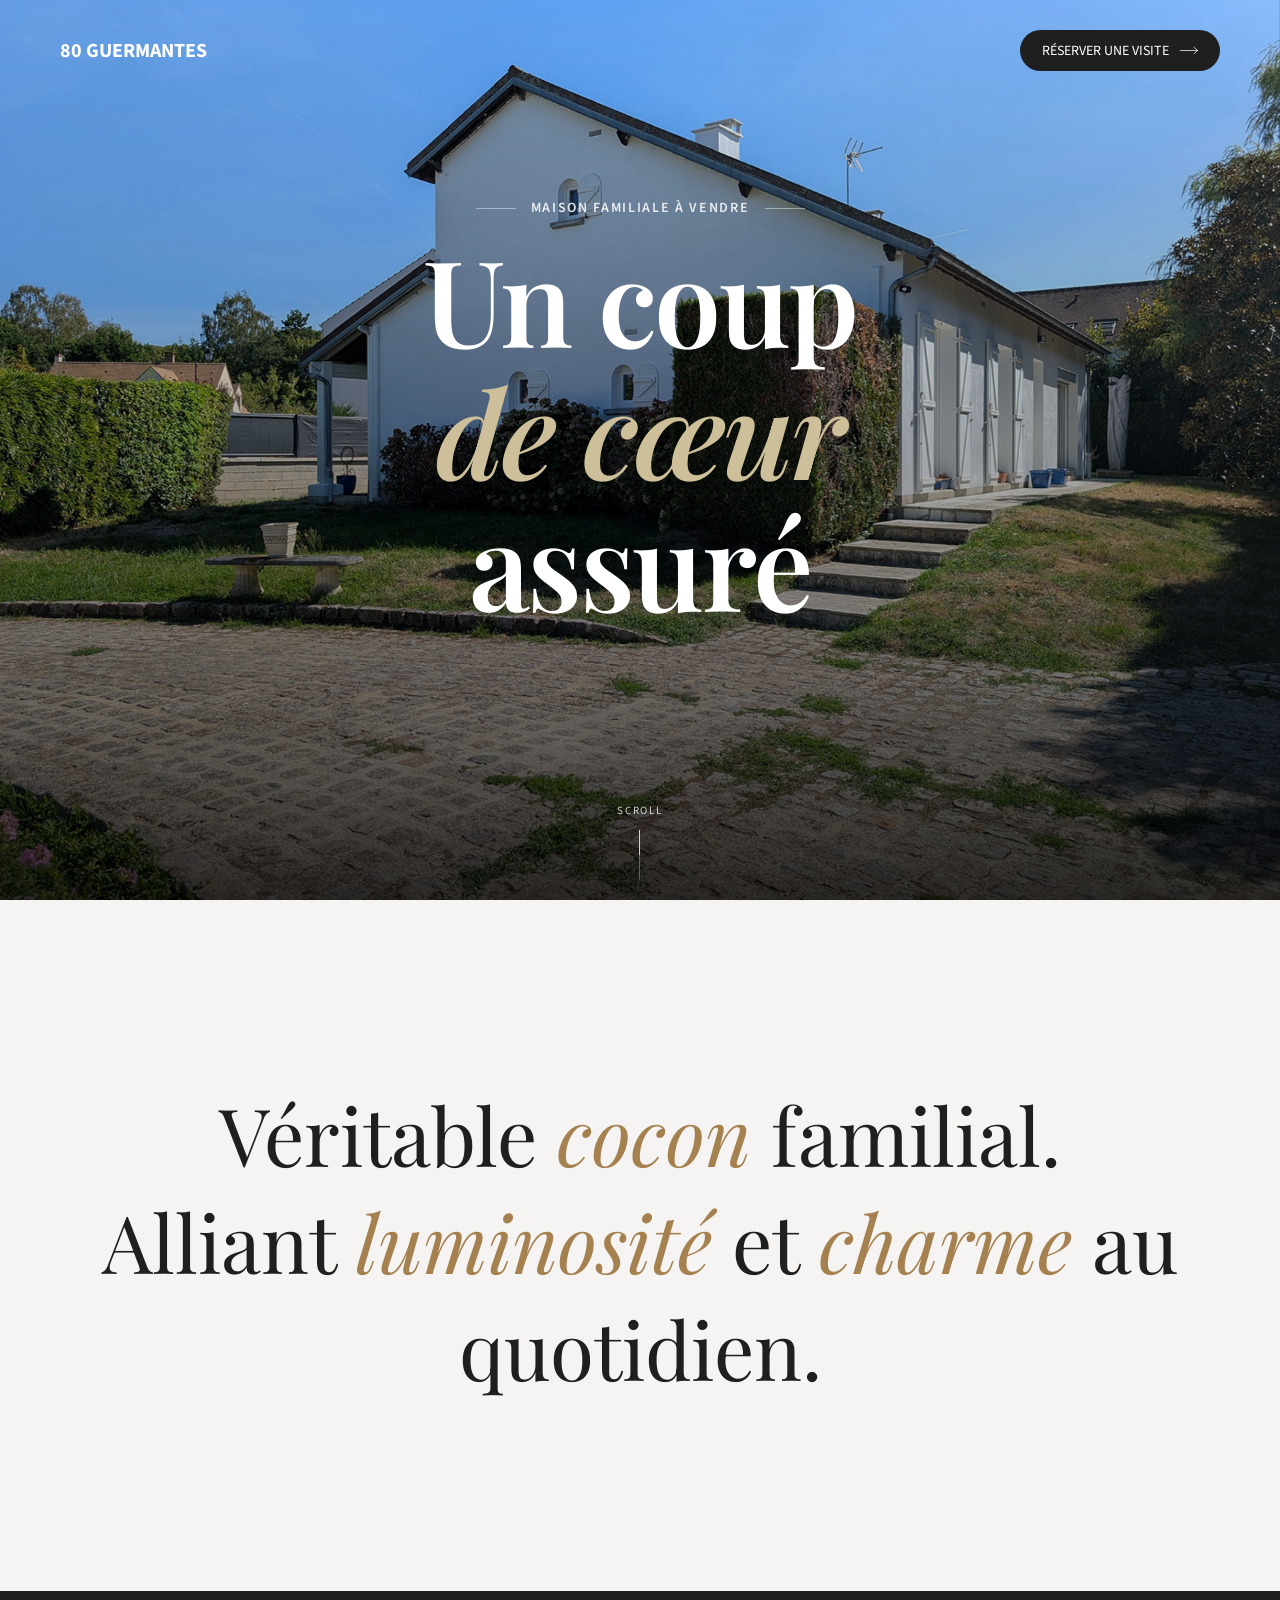
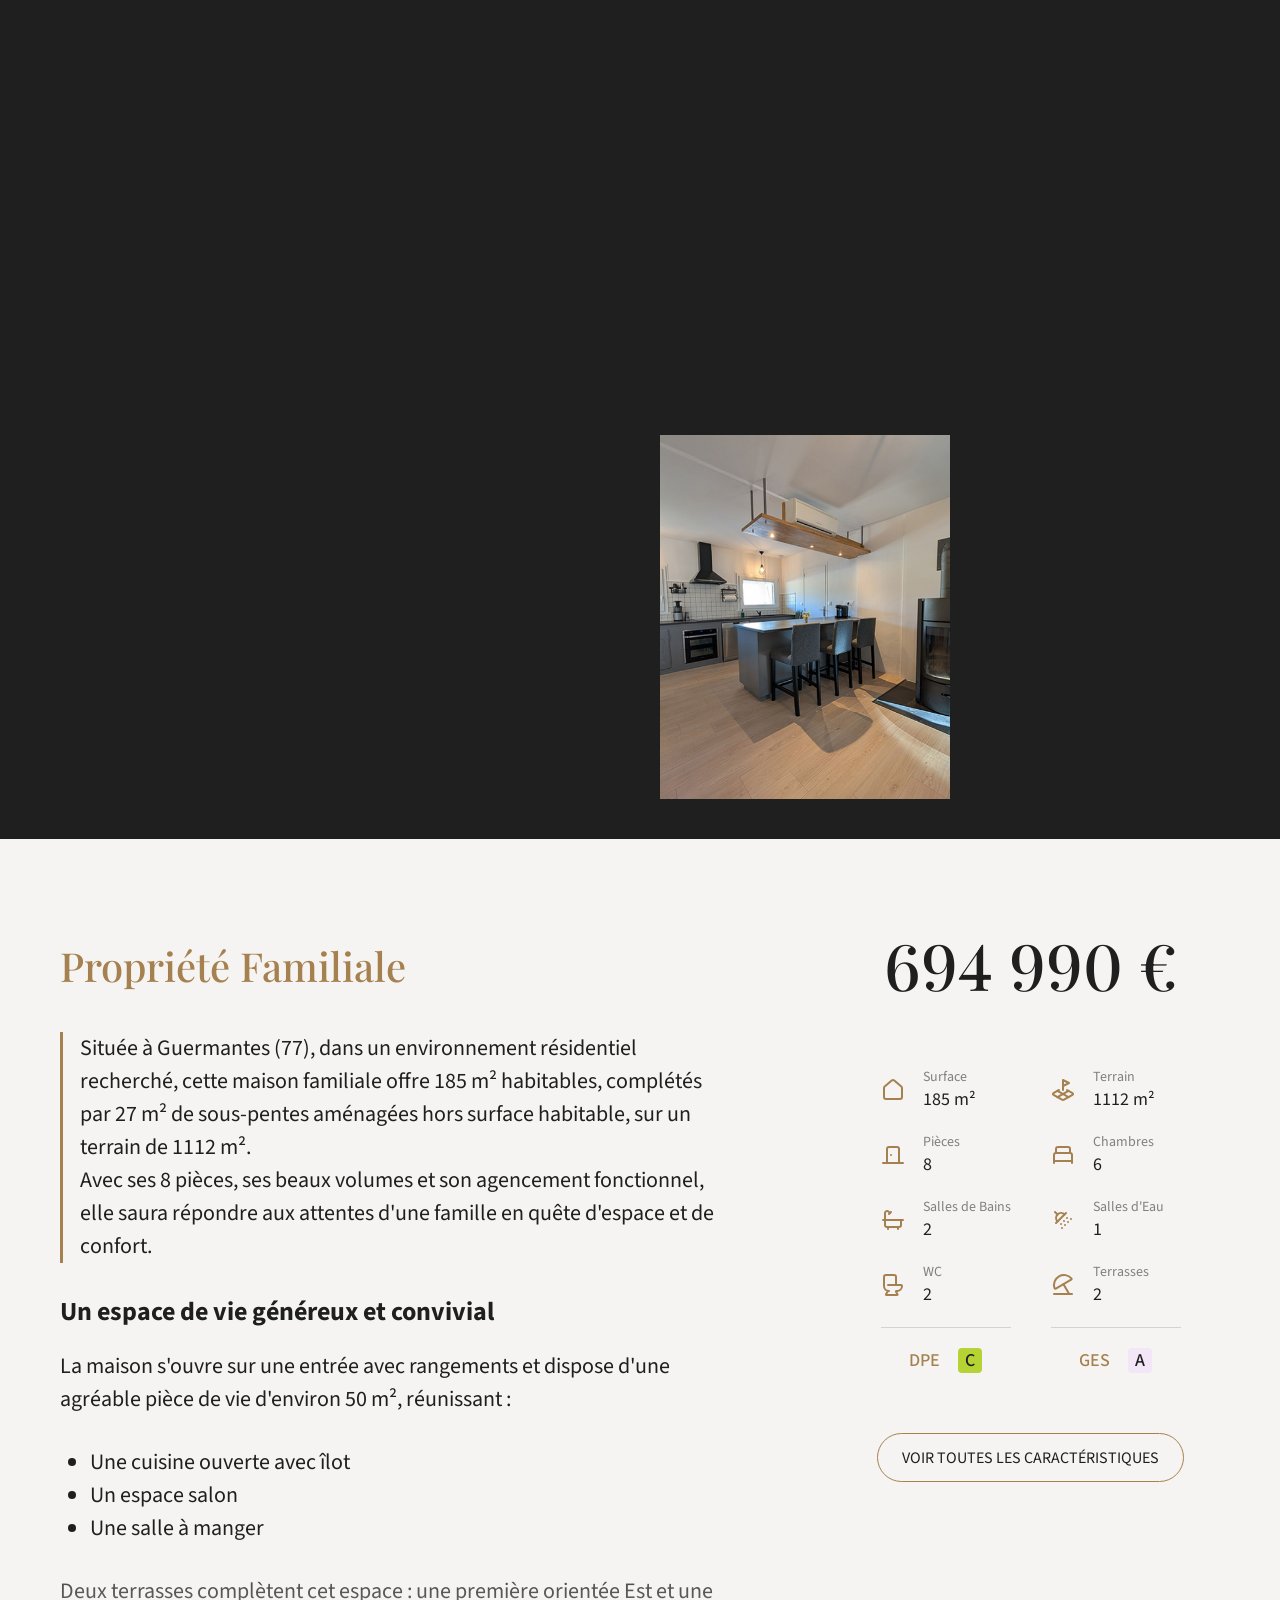
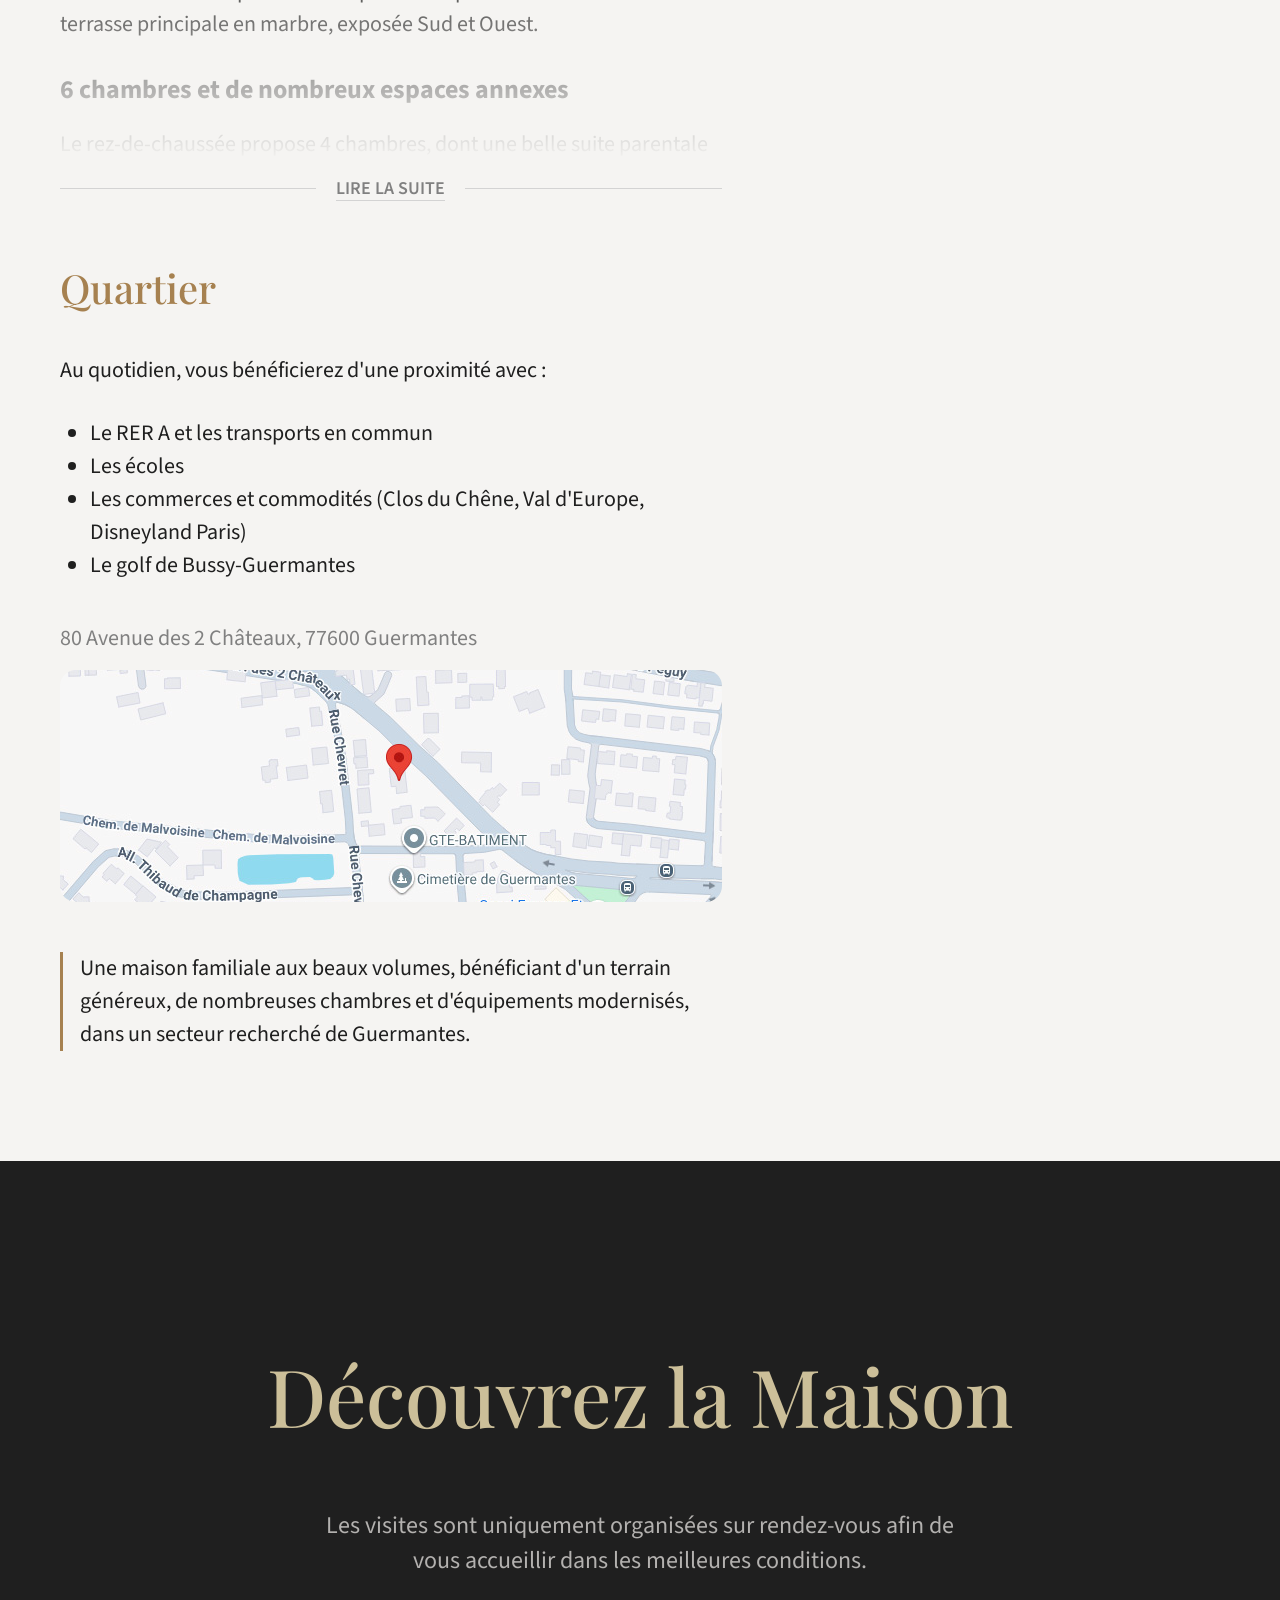
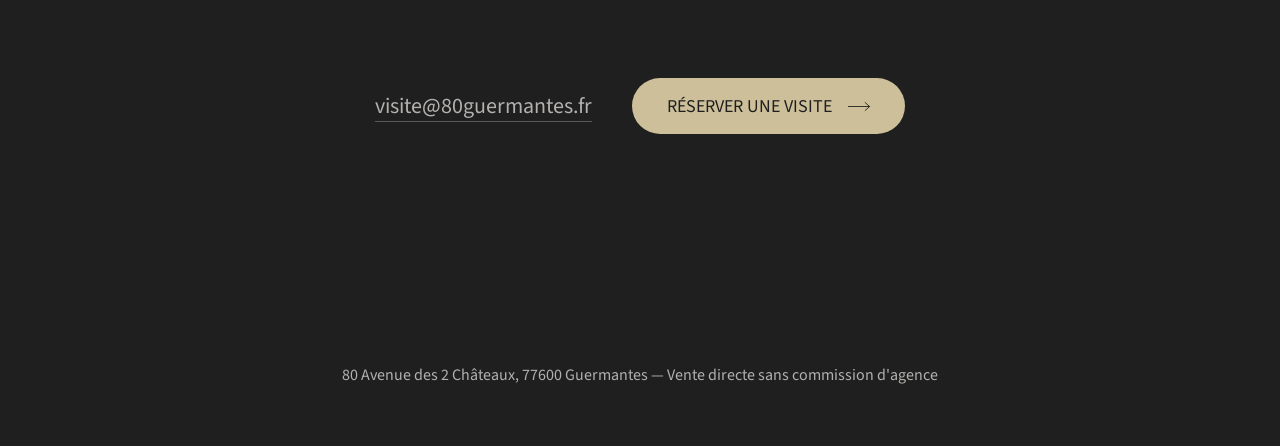
==== commit 24c2fd51: "Add files via upload" ====
--- a/index.html
+++ b/index.html
@@ -47,7 +47,7 @@
   },
   "offers": {
     "@type": "Offer",
-    "price": 694990,
+    "price": 679990,
     "priceCurrency": "EUR",
     "url": "https://80guermantes.fr/"
   }
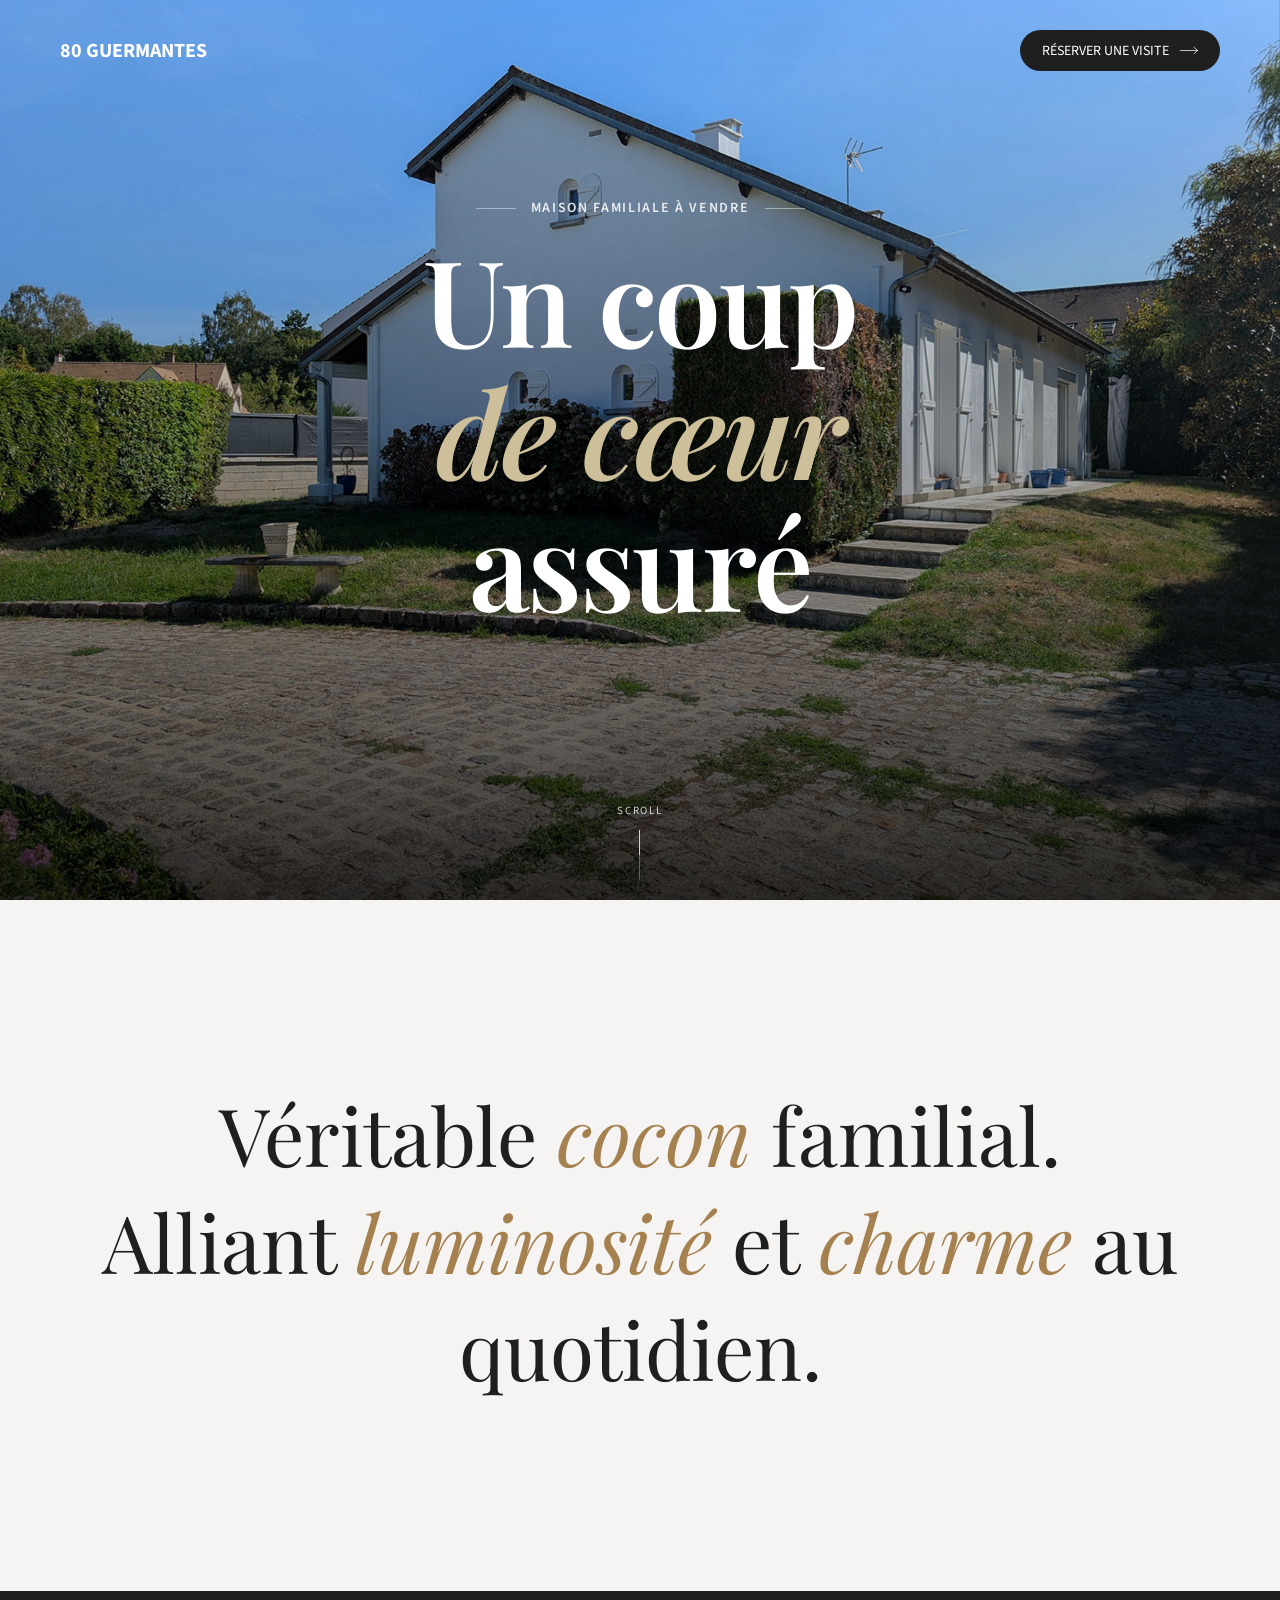
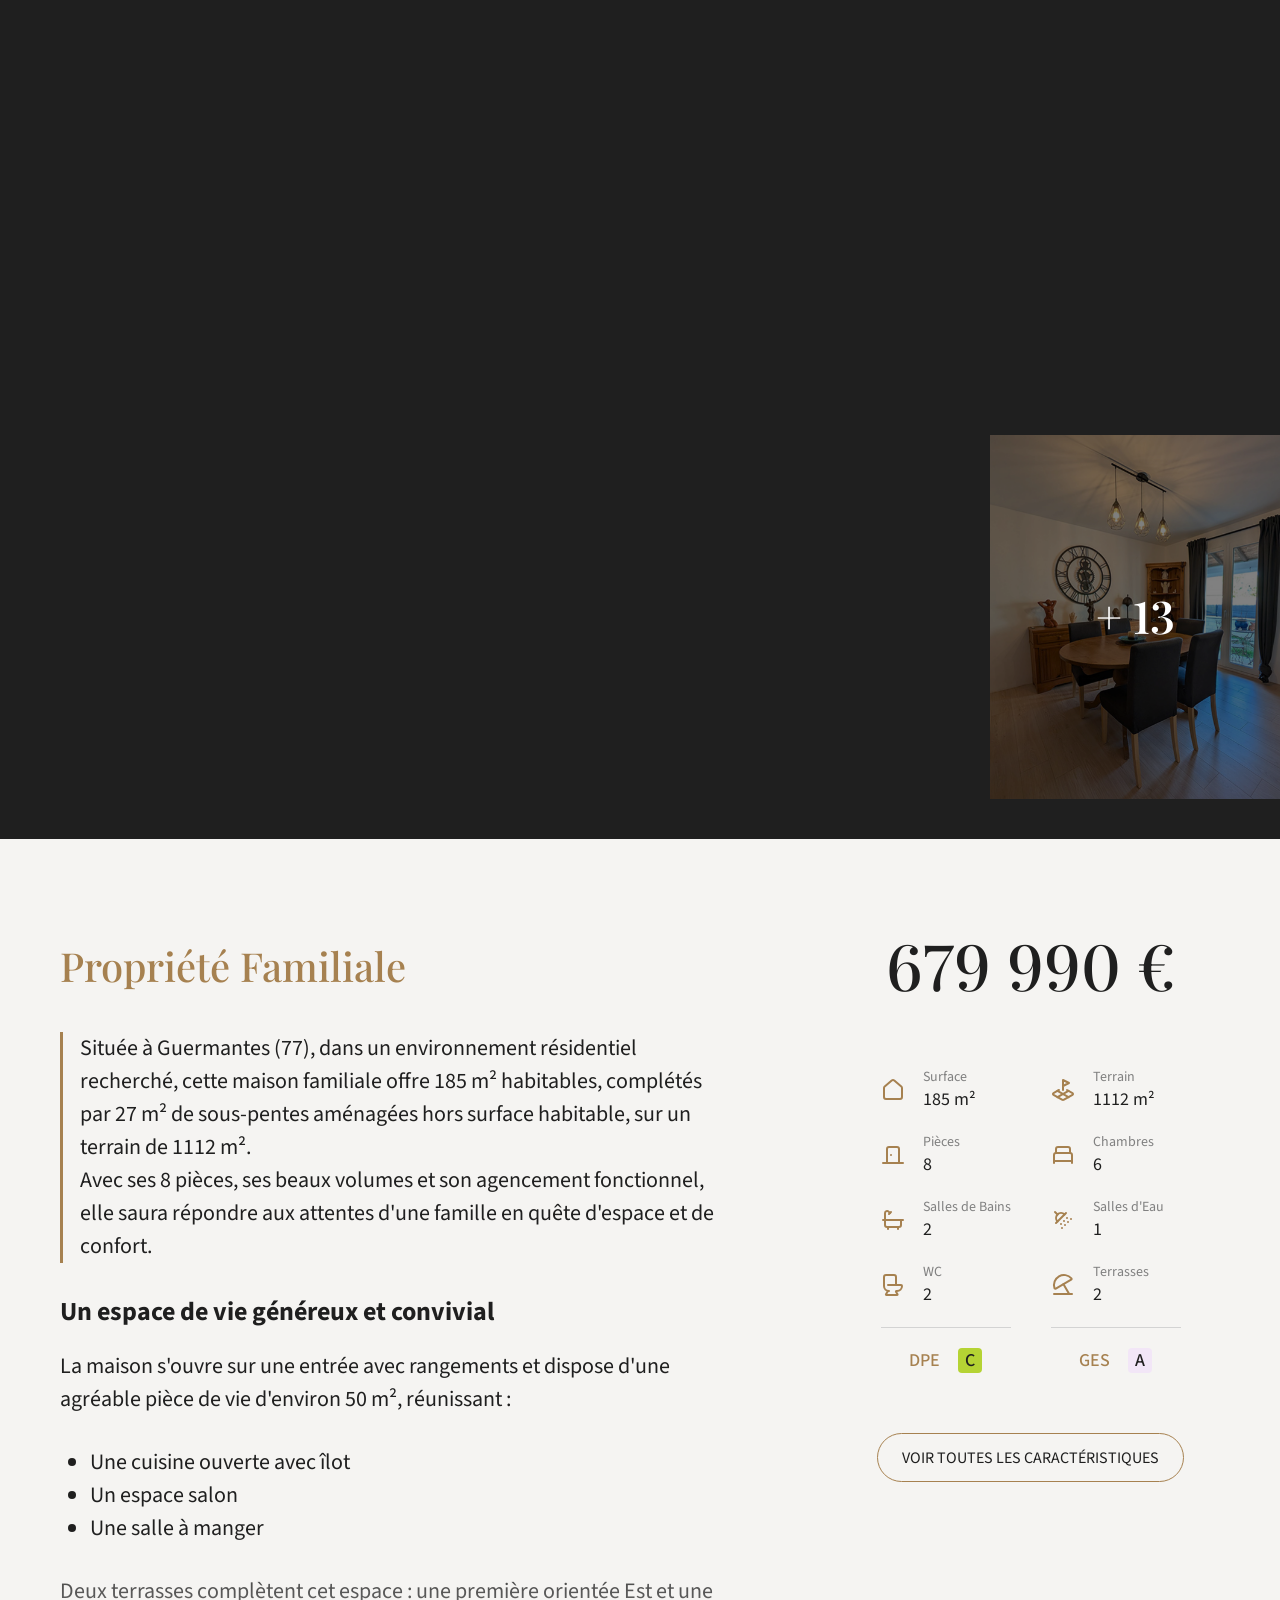
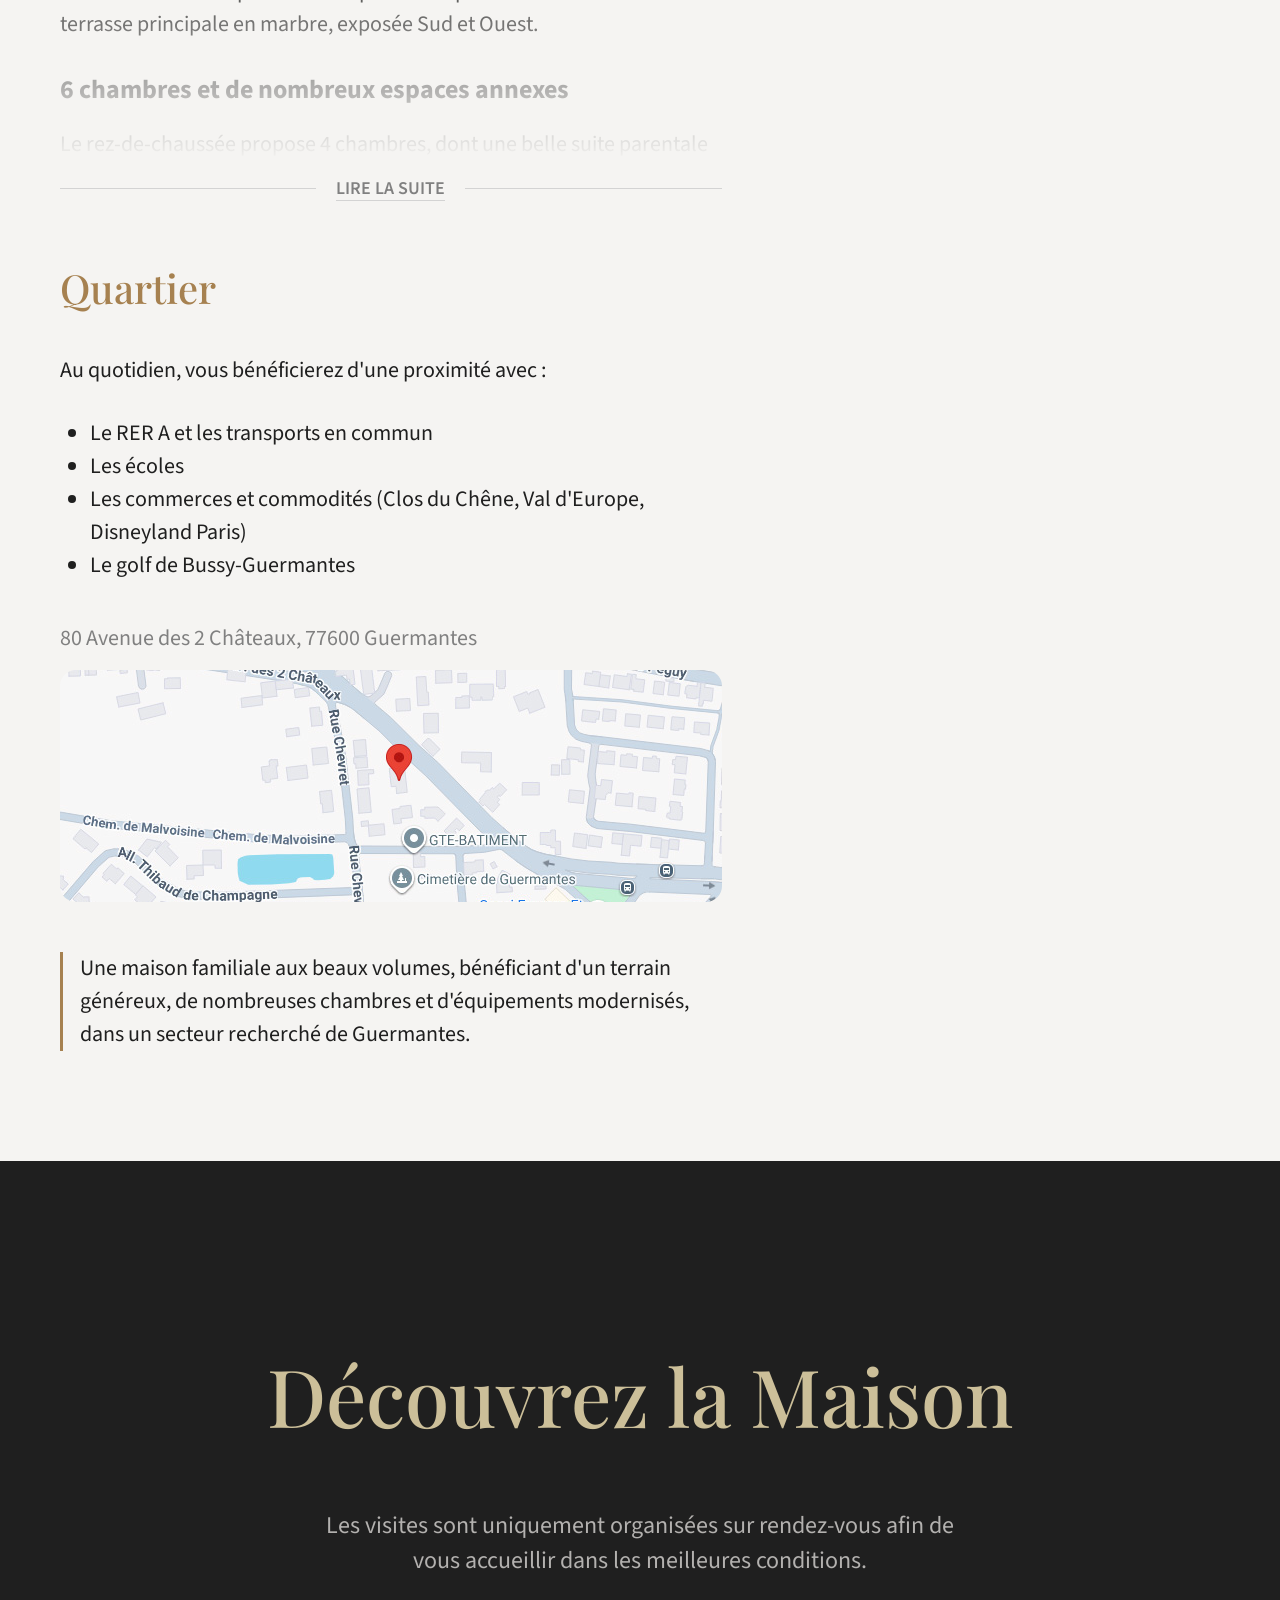
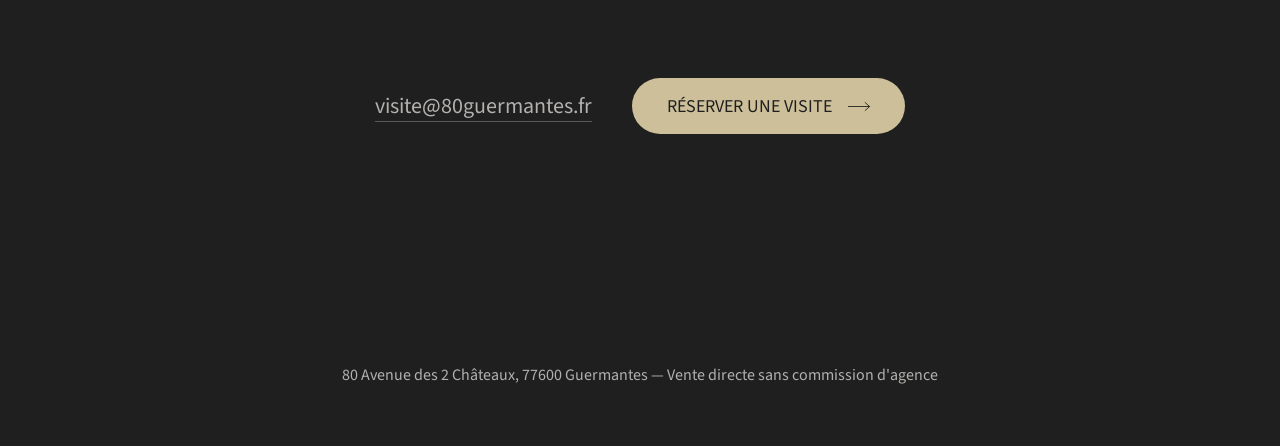
==== commit 26131858: "Add files via upload" ====
--- a/index.html
+++ b/index.html
@@ -54,4 +54,4 @@
 }
 </script> <script>
   document.documentElement.classList.add('js');
-</script> <link rel="stylesheet" href="css/styles.css" /></head><body><svg xmlns="http://www.w3.org/2000/svg" style="display:none" aria-hidden="true"><symbol id="icon-close" viewBox="0 0 24 24"><line x1="18" y1="6" x2="6" y2="18"/><line x1="6" y1="6" x2="18" y2="18"/></symbol><symbol id="icon-chevron-left" viewBox="-2 -2 28 28"><polyline points="15,18 9,12 15,6"/></symbol><symbol id="icon-chevron-right" viewBox="-2 -2 28 28"><polyline points="9,18 15,12 9,6"/></symbol><symbol id="icon-arrow-right" viewBox="0 0 25 10"><path d="M0.5 5L24.5 5"/><path d="M19.5 0.5L24.5 5L19.5 9.5"/></symbol><symbol id="icon-surface" viewBox="0 0 24 24"><path d="M3 10a2 2 0 0 1 .709-1.528l7-6a2 2 0 0 1 2.582 0l7 6A2 2 0 0 1 21 10v9a2 2 0 0 1-2 2H5a2 2 0 0 1-2-2z"/></symbol><symbol id="icon-lot" viewBox="0 0 24 24"><path d="m12 8 6-3-6-3v10"/><path d="m8 11.99-5.5 3.14a1 1 0 0 0 0 1.74l8.5 4.86a2 2 0 0 0 2 0l8.5-4.86a1 1 0 0 0 0-1.74L16 12"/><path d="m6.49 12.85 11.02 6.3"/><path d="M17.51 12.85 6.5 19.15"/></symbol><symbol id="icon-rooms" viewBox="0 0 24 24"><path d="M10 12h.01"/><path d="M18 20V6a2 2 0 0 0-2-2H8a2 2 0 0 0-2 2v14"/><path d="M2 20h20"/></symbol><symbol id="icon-bedrooms" viewBox="0 0 24 24"><path d="M3 20v-8a2 2 0 0 1 2-2h14a2 2 0 0 1 2 2v8"/><path d="M5 10V6a2 2 0 0 1 2-2h10a2 2 0 0 1 2 2v4"/><path d="M3 18h18"/></symbol><symbol id="icon-baths" viewBox="0 0 24 24"><path d="M10 4 8 6"/><path d="M17 19v2"/><path d="M2 12h20"/><path d="M7 19v2"/><path d="M9 5 7.621 3.621A2.121 2.121 0 0 0 4 5v12a2 2 0 0 0 2 2h12a2 2 0 0 0 2-2v-5"/></symbol><symbol id="icon-shower" viewBox="0 0 24 24"><path d="m4 4 2.5 2.5"/><path d="M13.5 6.5a4.95 4.95 0 0 0-7 7"/><path d="M15 5 5 15"/><path d="M14 17v.01"/><path d="M10 16v.01"/><path d="M13 13v.01"/><path d="M16 10v.01"/><path d="M11 20v.01"/><path d="M17 14v.01"/><path d="M20 11v.01"/></symbol><symbol id="icon-wc" viewBox="0 0 24 24"><path d="M7 12h13a1 1 0 0 1 1 1 5 5 0 0 1-5 5h-.598a.5.5 0 0 0-.424.765l1.544 2.47a.5.5 0 0 1-.424.765H5.402a.5.5 0 0 1-.424-.765L7 18"/><path d="M8 18a5 5 0 0 1-5-5V4a2 2 0 0 1 2-2h8a2 2 0 0 1 2 2v8"/></symbol><symbol id="icon-terraces" viewBox="0 0 24 24"><path d="M12.5 11.134 18.196 21"/><path d="M20.425 5.299a10 10 0 0 0-16.941 9.78c.183.563.843.774 1.355.478L20.16 6.711c.512-.296.66-.973.264-1.413"/><path d="M21 21H3"/></symbol></svg><div class="page-intro-curtain" aria-hidden="true"></div><header><div class="hero"><img class="hero-bg" src="assets/photo-hero.jpg" srcset="assets/photo-hero-800.jpg 800w, assets/photo-hero-1200.jpg 1200w, assets/photo-hero-1800.jpg 1800w" sizes="100vw" fetchpriority="high" decoding="async" alt=""><div class="hero-overlay"></div><div class="hero-inner"><nav><div class="nav-item-mask"><div class="logo nav-item--animated"><span class="desktop">80 GUERMANTES</span><span class="mobile">80 G.</span></div></div><div class="nav-item-mask"><a href="mailto:visite@80guermantes.fr?subject=R%C3%A9server%20une%20visite" class="btn-primary nav-item--animated"><div class="btn-effect"><span class="btn-effect-text"><span class="btn-label"> Réserver une visite <svg width="18" height="19" aria-hidden="true" fill="none" stroke="currentColor" stroke-linecap="round" stroke-linejoin="bevel"><use href="#icon-arrow-right"/></svg></span><span class="btn-label btn-label-clone" aria-hidden="true"> Réserver une visite <svg width="18" height="19" aria-hidden="true" fill="none" stroke="currentColor" stroke-linecap="round" stroke-linejoin="bevel"><use href="#icon-arrow-right"/></svg></span></span></div></a></div></nav><div class="hero-content"><h1 class="hero-kicker hero-kicker--animated"><span><span class="kicker-line" aria-hidden="true"></span>Maison familiale à vendre<span class="kicker-line" aria-hidden="true"></span></span></h1><div class="hero-title"><span class="hero-title-line"><span>Un coup</span></span><span class="hero-title-line"><span>de cœur</span></span><span class="hero-title-line"><span>assuré</span></span></div></div><div class="hero-scroll-indicator-mask"><div class="hero-scroll-indicator hero-scroll-indicator--animated" id="heroScrollIndicator" aria-hidden="true"><span>Scroll</span><div class="scroll-line"><div class="scroll-gauge"></div></div></div></div></div></div></header><main><section class="hero-transition"><div class="container"><h2 class="hero-transition-title"><span class="hero-transition-title-line"><span>Véritable <span class="hero-transition-title-highlight">cocon</span> familial.</span></span><span class="hero-transition-title-line"><span>Alliant <span class="hero-transition-title-highlight">luminosité</span> et <span class="hero-transition-title-highlight">charme</span> au quotidien.</span></span></h2></div></section><section class="gallery" aria-label="Aperçu des photos"><div class="container"><div class="grid-container"><button type="button" class="photo-1 photo-frame" data-lightbox-index="0" style="--reveal-color:#c3c5c2;" aria-haspopup="dialog" aria-controls="lightbox" aria-expanded="false" aria-label="Voir la photo 1"><span class="photo-clip"><span class="reveal-curtain"></span><img class="reveal-image" src="assets/photo-1.jpg" srcset="assets/photo-1-480.jpg 480w, assets/photo-1-800.jpg 800w, assets/photo-1-1200.jpg 1200w" sizes="(max-width: 768px) 100vw, 50vw" width="1280" height="1700" loading="lazy" decoding="async" alt="Entrée"></span></button><button type="button" class="photo-2 photo-frame" data-lightbox-index="1" style="--reveal-color:#969aa3;" aria-haspopup="dialog" aria-controls="lightbox" aria-expanded="false" aria-label="Voir la photo 2"><span class="photo-clip"><span class="reveal-curtain"></span><img class="reveal-image" src="assets/photo-2.jpg" srcset="assets/photo-2-480.jpg 480w, assets/photo-2-800.jpg 800w, assets/photo-2-1200.jpg 1200w" sizes="(max-width: 768px) 100vw, 50vw" width="1280" height="964" loading="lazy" decoding="async" alt="Salon"></span></button><button type="button" class="photo-3 photo-frame" data-lightbox-index="2" style="--reveal-color:#a7a6a2;" aria-haspopup="dialog" aria-controls="lightbox" aria-expanded="false" aria-label="Voir la photo 3"><span class="photo-clip"><span class="reveal-curtain"></span><img class="reveal-image" src="assets/photo-3.jpg" srcset="assets/photo-3-480.jpg 480w, assets/photo-3-800.jpg 800w, assets/photo-3-1200.jpg 1200w" sizes="(max-width: 768px) 100vw, 50vw" width="1280" height="964" loading="lazy" decoding="async" alt="Cuisine"></span></button><button type="button" class="photo-4 photo-frame" data-lightbox-index="3" style="--reveal-color:#595951;" aria-haspopup="dialog" aria-controls="lightbox" aria-expanded="false" aria-label="Voir la photo 4"><span class="photo-clip"><span class="reveal-curtain"></span><img class="reveal-image" src="assets/photo-4.jpg" srcset="assets/photo-4-480.jpg 480w, assets/photo-4-800.jpg 800w, assets/photo-4-1200.jpg 1200w" sizes="(max-width: 768px) 100vw, 50vw" width="1280" height="964" loading="lazy" decoding="async" alt="Salle à Manger"><span class="more-photos"><span>+ 13</span></span></span></button></div></div></section><section class="info"><div class="container"><div class="grid-container"><div class="description"><div class="description-block1 is-collapsed" id="descriptionText"><div class="description-property"><h3>Propriété Familiale</h3><div class="description-body" id="descriptionBody"><p class="description-intro">Située à Guermantes (77), dans un environnement résidentiel recherché, cette maison familiale offre 185 m² habitables, complétés par 27 m² de sous-pentes aménagées hors surface habitable, sur un terrain de 1112 m².<br> Avec ses 8 pièces, ses beaux volumes et son agencement fonctionnel, elle saura répondre aux attentes d'une famille en quête d'espace et de confort.</p><h4>Un espace de vie généreux et convivial</h4><p class="description-h4">La maison s'ouvre sur une entrée avec rangements et dispose d'une agréable pièce de vie d'environ 50 m², réunissant :</p><ul><li>Une cuisine ouverte avec îlot</li><li>Un espace salon</li><li>Une salle à manger</li></ul><p class="description-h4">Deux terrasses complètent cet espace : une première orientée Est et une terrasse principale en marbre, exposée Sud et Ouest.</p><h4>6 chambres et de nombreux espaces annexes</h4><p class="description-h4">Le rez-de-chaussée propose 4 chambres, dont une belle suite parentale avec salle de bains privative, ainsi qu'une salle d'eau et un WC indépendant.<br> Un grand cellier avec accès direct à l'extérieur, un local technique comprenant notamment le chauffe-eau et les arrivées d'eau, ainsi qu'une cave de 7 m² complètent ce niveau.</p><p class="description-h4">À l'étage, vous trouverez 2 chambres supplémentaires, une salle de bains et une mezzanine, offrant un espace polyvalent pouvant être aménagé en bureau, espace de jeux, coin lecture ou chambre d'appoint.<br> Les 27 m² de sous-pentes aménagées, non comptabilisés dans la surface habitable, apportent également un potentiel d'utilisation et de rangement supplémentaire.</p><h4>Une maison techniquement bien équipée</h4><p class="description-h4">Le chauffage est assuré par une pompe à chaleur réversible (chauffage et climatisation) complétée par un poêle à bois.<br> L'électricité, la plomberie et les réseaux télécom ont été entièrement refaits.<br> DPE : C<br> GES : A</p><h4>Extérieurs et stationnement</h4><p class="description-h4">Implantée sur une parcelle de 1 112 m², la propriété bénéficie d'un bel espace extérieur et de 3 places de parking.</p></div></div><button class="description-toggle animated-btn" type="button" aria-expanded="false" aria-controls="descriptionBody"><span>LIRE LA SUITE</span></button></div><h3 class="description-h3-edit">Quartier</h3><p class="description-h4-edit">Au quotidien, vous bénéficierez d'une proximité avec :</p><ul><li>Le RER A et les transports en commun</li><li>Les écoles</li><li>Les commerces et commodités (Clos du Chêne, Val d'Europe, Disneyland Paris)</li><li>Le golf de Bussy-Guermantes</li></ul><address class="description-address">80 Avenue des 2 Châteaux, 77600 Guermantes</address><button type="button" class="description-map" id="mapTrigger" aria-haspopup="dialog" aria-controls="mapModal" aria-expanded="false" aria-label="Ouvrir la carte de localisation"><img src="assets/map.jpg" alt="" loading="lazy" decoding="async"/></button><p class="description-outro">Une maison familiale aux beaux volumes, bénéficiant d'un terrain généreux, de nombreuses chambres et d'équipements modernisés, dans un secteur recherché de Guermantes.</p></div><div class="features"><div class="features-price">694&nbsp;990&nbsp;€</div><div class="features-meta"><div class="field"><svg width="24" height="24" aria-hidden="true" fill="none" stroke="currentColor" stroke-width="2" stroke-linecap="round" stroke-linejoin="round"><use href="#icon-surface"/></svg><div><span class="label">Surface</span><span class="value">185&nbsp;m²</span></div></div><div class="field"><svg width="24" height="24" aria-hidden="true" fill="none" stroke="currentColor" stroke-width="2" stroke-linecap="round" stroke-linejoin="round"><use href="#icon-lot"/></svg><div><span class="label">Terrain</span><span class="value">1112&nbsp;m²</span></div></div><div class="field"><svg width="24" height="24" aria-hidden="true" fill="none" stroke="currentColor" stroke-width="2" stroke-linecap="round" stroke-linejoin="round"><use href="#icon-rooms"/></svg><div><span class="label">Pièces</span><span class="value">8</span></div></div><div class="field"><svg width="24" height="24" aria-hidden="true" fill="none" stroke="currentColor" stroke-width="2" stroke-linecap="round" stroke-linejoin="round"><use href="#icon-bedrooms"/></svg><div><span class="label">Chambres</span><span class="value">6</span></div></div><div class="field"><svg width="24" height="24" aria-hidden="true" fill="none" stroke="currentColor" stroke-width="2" stroke-linecap="round" stroke-linejoin="round"><use href="#icon-baths"/></svg><div><span class="label">Salles de Bains</span><span class="value">2</span></div></div><div class="field"><svg width="24" height="24" aria-hidden="true" fill="none" stroke="currentColor" stroke-width="2" stroke-linecap="round" stroke-linejoin="round"><use href="#icon-shower"/></svg><div><span class="label">Salles d'Eau</span><span class="value">1</span></div></div><div class="field"><svg width="24" height="24" aria-hidden="true" fill="none" stroke="currentColor" stroke-width="2" stroke-linecap="round" stroke-linejoin="round"><use href="#icon-wc"/></svg><div><span class="label">WC</span><span class="value">2</span></div></div><div class="field"><svg width="24" height="24" aria-hidden="true" fill="none" stroke="currentColor" stroke-width="2" stroke-linecap="round" stroke-linejoin="round"><use href="#icon-terraces"/></svg><div><span class="label">Terrasses</span><span class="value">2</span></div></div><div class="field dpe">DPE <div><span class="value">C</span></div></div><div class="field ges">GES <div><span class="value">A</span></div></div></div><div class="button-features"><button type="button" class="btn-tertiary" id="featuresTrigger" aria-haspopup="dialog" aria-controls="featuresModal" aria-expanded="false"><span class="btn-effect"><span class="btn-effect-text"><span class="btn-label"> Voir toutes les caractéristiques </span><span class="btn-label btn-label-clone" aria-hidden="true"> Voir toutes les caractéristiques </span></span></span></button></div></div></div></div></section></main><footer class="contact"><div class="container"><div class="contact-row"><h2>Découvrez la Maison</h2><p>Les visites sont uniquement organisées sur rendez-vous afin de vous accueillir dans les meilleures conditions.</p><div class="mails"><a href="mailto:visite@80guermantes.fr?subject=Maison%20-%2080%20Guermantes" class="animated-a">visite@80guermantes.fr</a><a href="mailto:visite@80guermantes.fr?subject=R%C3%A9server%20une%20visite" class="btn-secondary"><div class="btn-effect"><span class="btn-effect-text"><span class="btn-label"> Réserver une visite <svg width="22" height="23" aria-hidden="true" fill="none" stroke="currentColor" stroke-linecap="round" stroke-linejoin="bevel"><use href="#icon-arrow-right"/></svg></span><span class="btn-label btn-label-clone" aria-hidden="true"> Réserver une visite <svg width="22" height="23" aria-hidden="true" fill="none" stroke="currentColor" stroke-linecap="round" stroke-linejoin="bevel"><use href="#icon-arrow-right"/></svg></span></span></div></a></div></div><div class="credits">80 Avenue des 2 Châteaux, 77600 Guermantes — Vente directe sans commission d'agence</div></div></footer><div class="lightbox-overlay" id="lightbox" role="dialog" aria-modal="true" aria-label="Galerie photos"><div class="lightbox-stage"><div class="lightbox-counter" id="lightboxCounter" aria-live="polite"></div><button type="button" class="lb-btn lightbox-close" data-lightbox-action="close" aria-label="Fermer"><span class="icon-effect" aria-hidden="true"><svg class="icon-current" width="18" height="18" fill="none" stroke="currentColor" stroke-width="2.5" stroke-linecap="round" stroke-linejoin="round"><use href="#icon-close"/></svg><svg class="icon-next" width="18" height="18" fill="none" stroke="currentColor" stroke-width="2.5" stroke-linecap="round" stroke-linejoin="round"><use href="#icon-close"/></svg></span></button><button type="button" class="lb-btn lightbox-arrow prev" data-lightbox-action="previous" aria-label="Précédent"><span class="icon-effect-h left" aria-hidden="true"><svg class="icon-current" width="24" height="24" fill="none" stroke="currentColor" stroke-width="2.5" stroke-linecap="round" stroke-linejoin="round"><use href="#icon-chevron-left"/></svg><svg class="icon-next" width="24" height="24" fill="none" stroke="currentColor" stroke-width="2.5" stroke-linecap="round" stroke-linejoin="round"><use href="#icon-chevron-left"/></svg></span></button><div class="lightbox-img-wrap" id="lightboxWrap"><div class="lightbox-rail" id="lightboxRail"></div></div><button type="button" class="lb-btn lightbox-arrow next" data-lightbox-action="next" aria-label="Suivant"><span class="icon-effect-h right" aria-hidden="true"><svg class="icon-current" width="24" height="24" fill="none" stroke="currentColor" stroke-width="2.5" stroke-linecap="round" stroke-linejoin="round"><use href="#icon-chevron-right"/></svg><svg class="icon-next" width="24" height="24" fill="none" stroke="currentColor" stroke-width="2.5" stroke-linecap="round" stroke-linejoin="round"><use href="#icon-chevron-right"/></svg></span></button></div><div class="lightbox-thumbs-outer"><div class="lightbox-thumbs" id="lightboxThumbs"></div></div></div><div class="features-modal" id="featuresModal" role="dialog" aria-modal="true" aria-label="Caractéristiques du bien"><div class="features-modal-content"><div class="features-modal-header"><button type="button" class="lb-btn features-modal-close" id="featuresModalClose" aria-label="Fermer les caractéristiques"><span class="icon-effect" aria-hidden="true"><svg class="icon-current" width="18" height="18" fill="none" stroke="currentColor" stroke-width="2.5" stroke-linecap="round" stroke-linejoin="round"><use href="#icon-close"/></svg><svg class="icon-next" width="18" height="18" fill="none" stroke="currentColor" stroke-width="2.5" stroke-linecap="round" stroke-linejoin="round"><use href="#icon-close"/></svg></span></button></div><div class="features-modal-body"><h3 class="features-modal-section-title">Informations Générales</h3><div class="features-modal-list"><div class="features-modal-item"><svg width="24" height="24" aria-hidden="true" fill="none" stroke="currentColor" stroke-width="2" stroke-linecap="round" stroke-linejoin="round"><use href="#icon-surface"/></svg><span>Surface habitable de 185 m²</span></div><div class="features-modal-item"><svg width="24" height="24" aria-hidden="true" viewBox="0 0 24 24" fill="none" stroke="currentColor" stroke-width="2" stroke-linecap="round" stroke-linejoin="round"><path d="M12.35 21H5a2 2 0 0 1-2-2v-9a2 2 0 0 1 .71-1.53l7-6a2 2 0 0 1 2.58 0l7 6A2 2 0 0 1 21 10v2.35"/><path d="M14.8 12.4A1 1 0 0 0 14 12h-4a1 1 0 0 0-1 1v8"/><path d="M15 18h6"/><path d="M18 15v6"/></svg><span>Sous-pentes aménagées de 27 m² (hors surface habitable)</span></div><div class="features-modal-item"><svg width="24" height="24" aria-hidden="true" viewBox="0 0 24 24" fill="none" stroke="currentColor" stroke-width="2" stroke-linecap="round" stroke-linejoin="round"><path d="M14.7 6.3a1 1 0 0 0 0 1.4l1.6 1.6a1 1 0 0 0 1.4 0l3.106-3.105c.32-.322.863-.22.983.218a6 6 0 0 1-8.259 7.057l-7.91 7.91a1 1 0 0 1-2.999-3l7.91-7.91a6 6 0 0 1 7.057-8.259c.438.12.54.662.219.984z"/></svg><span>Local technique de 2 m² (chauffe-eau, arrivées d'eau)</span></div><div class="features-modal-item"><svg width="24" height="24" aria-hidden="true" viewBox="0 0 24 24" fill="none" stroke="currentColor" stroke-width="2" stroke-linecap="round" stroke-linejoin="round"><path d="M18 17.5a2.5 2.5 0 1 1-4 2.03V12"/><path d="M6 12H4a2 2 0 0 1-2-2V5a2 2 0 0 1 2-2h16a2 2 0 0 1 2 2v5a2 2 0 0 1-2 2h-2"/><path d="M6 8h12"/><path d="M6.6 15.572A2 2 0 1 0 10 17v-5"/></svg><span>Pompe à chaleur réversible</span></div><div class="features-modal-item"><svg width="24" height="24" aria-hidden="true" viewBox="0 0 24 24" fill="none" stroke="currentColor" stroke-width="2" stroke-linecap="round" stroke-linejoin="round"><path d="M11 8c2-3-2-3 0-6"/><path d="M15.5 8c2-3-2-3 0-6"/><path d="M6 10h.01"/><path d="M6 14h.01"/><path d="M10 16v-4"/><path d="M14 16v-4"/><path d="M18 16v-4"/><path d="M20 6a2 2 0 0 1 2 2v10a2 2 0 0 1-2 2H4a2 2 0 0 1-2-2V8a2 2 0 0 1 2-2h3"/><path d="M5 20v2"/><path d="M19 20v2"/></svg><span>Poêle à bois</span></div></div><h3 class="features-modal-section-title">Intérieur</h3><div class="features-modal-list"><div class="features-modal-item"><svg width="24" height="24" aria-hidden="true" fill="none" stroke="currentColor" stroke-width="2" stroke-linecap="round" stroke-linejoin="round"><use href="#icon-rooms"/></svg><span>8 Pièces</span></div><div class="features-modal-item"><svg width="24" height="24" aria-hidden="true" fill="none" stroke="currentColor" stroke-width="2" stroke-linecap="round" stroke-linejoin="round"><use href="#icon-bedrooms"/></svg><span>6 Chambres</span></div><div class="features-modal-item"><svg width="24" height="24" aria-hidden="true" viewBox="0 0 24 24" fill="none" stroke="currentColor" stroke-width="2" stroke-linecap="round" stroke-linejoin="round"><path d="M5 6a4 4 0 0 1 4-4h6a4 4 0 0 1 4 4v14a2 2 0 0 1-2 2H7a2 2 0 0 1-2-2V6Z"/><path d="M5 10h14"/><path d="M15 7v6"/></svg><span>Cuisine ouverte avec îlot</span></div><div class="features-modal-item"><svg width="24" height="24" aria-hidden="true" fill="none" stroke="currentColor" stroke-width="2" stroke-linecap="round" stroke-linejoin="round"><use href="#icon-baths"/></svg><span>2 Salles de bains dont 1 parentale</span></div><div class="features-modal-item"><svg width="24" height="24" aria-hidden="true" fill="none" stroke="currentColor" stroke-width="2" stroke-linecap="round" stroke-linejoin="round"><use href="#icon-shower"/></svg><span>1 Salle d'eau</span></div><div class="features-modal-item"><svg width="24" height="24" aria-hidden="true" fill="none" stroke="currentColor" stroke-width="2" stroke-linecap="round" stroke-linejoin="round"><use href="#icon-wc"/></svg><span>2 WC</span></div><div class="features-modal-item"><svg width="24" height="24" aria-hidden="true" viewBox="0 0 24 24" fill="none" stroke="currentColor" stroke-width="2" stroke-linecap="round" stroke-linejoin="round"><path d="M13 13.74a2 2 0 0 1-2 0L2.5 8.87a1 1 0 0 1 0-1.74L11 2.26a2 2 0 0 1 2 0l8.5 4.87a1 1 0 0 1 0 1.74z"/><path d="m20 14.285 1.5.845a1 1 0 0 1 0 1.74L13 21.74a2 2 0 0 1-2 0l-8.5-4.87a1 1 0 0 1 0-1.74l1.5-.845"/></svg><span>Mezzanine</span></div><div class="features-modal-item"><svg width="24" height="24" aria-hidden="true" viewBox="0 0 24 24" fill="none" stroke="currentColor" stroke-width="2" stroke-linecap="round" stroke-linejoin="round"><path d="M12 12V9a1 1 0 0 0-1-1H9a1 1 0 0 0-1 1v3"/><path d="M16 20v-3a1 1 0 0 0-1-1h-2a1 1 0 0 0-1 1v3"/><path d="M20 22V2"/><path d="M4 12h16"/><path d="M4 20h16"/><path d="M4 2v20"/><path d="M4 4h16"/></svg><span>Cellier avec accès extérieur</span></div><div class="features-modal-item"><svg width="24" height="24" aria-hidden="true" viewBox="0 0 24 24" fill="none" stroke="currentColor" stroke-width="2" stroke-linecap="round" stroke-linejoin="round"><path d="M10 3a1 1 0 0 1 1-1h2a1 1 0 0 1 1 1v2a6 6 0 0 0 1.2 3.6l.6.8A6 6 0 0 1 17 13v8a1 1 0 0 1-1 1H8a1 1 0 0 1-1-1v-8a6 6 0 0 1 1.2-3.6l.6-.8A6 6 0 0 0 10 5z"/><path d="M17 13h-4a1 1 0 0 0-1 1v3a1 1 0 0 0 1 1h4"/></svg><span>Cave de 7 m²</span></div></div><h3 class="features-modal-section-title">Extérieur</h3><div class="features-modal-list"><div class="features-modal-item"><svg width="24" height="24" aria-hidden="true" fill="none" stroke="currentColor" stroke-width="2" stroke-linecap="round" stroke-linejoin="round"><use href="#icon-lot"/></svg><span>Terrain de 1112 m²</span></div><div class="features-modal-item"><svg width="24" height="24" aria-hidden="true" fill="none" stroke="currentColor" stroke-width="2" stroke-linecap="round" stroke-linejoin="round"><use href="#icon-terraces"/></svg><span>2 Terrasses (Est et Sud-Ouest)</span></div><div class="features-modal-item"><svg width="24" height="24" aria-hidden="true" viewBox="0 0 24 24" fill="none" stroke="currentColor" stroke-width="2" stroke-linecap="round" stroke-linejoin="round"><circle cx="12" cy="12" r="10"/><path d="M9 17V7h4a3 3 0 0 1 0 6H9"/></svg><span>3 Places de parking</span></div></div></div></div></div><div class="map-modal" id="mapModal" role="dialog" aria-modal="true" aria-label="Carte de localisation du bien"><div class="map-modal-content"><button type="button" class="lb-btn map-modal-close" id="mapModalClose" aria-label="Fermer la carte"><span class="icon-effect" aria-hidden="true"><svg class="icon-current" width="18" height="18" fill="none" stroke="currentColor" stroke-width="2.5" stroke-linecap="round" stroke-linejoin="round"><use href="#icon-close"/></svg><svg class="icon-next" width="18" height="18" fill="none" stroke="currentColor" stroke-width="2.5" stroke-linecap="round" stroke-linejoin="round"><use href="#icon-close"/></svg></span></button><iframe id="mapIframe" tabindex="-1" title="Carte de localisation du bien — Guermantes" data-src="https://www.google.com/maps/embed?pb=!1m18!1m12!1m3!1d2625.260769597118!2d2.70993947492756!3d48.85323760556892!2m3!1f0!2f0!3f0!3m2!1i1024!2i768!4f13.1!3m3!1m2!1s0x47e61b4e9e02a95f%3A0xbec32fda17af873e!2s80%20Av.%20des%202%20Ch%C3%A2teaux%2C%2077600%20Guermantes!5e0!3m2!1sfr!2sfr!4v1788801175983!5m2!1sfr!2sfr" referrerpolicy="strict-origin-when-cross-origin" allowfullscreen></iframe></div></div> <script src="js/script.js"></script> </body></html>+</script> <link rel="stylesheet" href="css/styles.css" /></head><body><svg xmlns="http://www.w3.org/2000/svg" style="display:none" aria-hidden="true"><symbol id="icon-close" viewBox="0 0 24 24"><line x1="18" y1="6" x2="6" y2="18"/><line x1="6" y1="6" x2="18" y2="18"/></symbol><symbol id="icon-chevron-left" viewBox="-2 -2 28 28"><polyline points="15,18 9,12 15,6"/></symbol><symbol id="icon-chevron-right" viewBox="-2 -2 28 28"><polyline points="9,18 15,12 9,6"/></symbol><symbol id="icon-arrow-right" viewBox="0 0 25 10"><path d="M0.5 5L24.5 5"/><path d="M19.5 0.5L24.5 5L19.5 9.5"/></symbol><symbol id="icon-surface" viewBox="0 0 24 24"><path d="M3 10a2 2 0 0 1 .709-1.528l7-6a2 2 0 0 1 2.582 0l7 6A2 2 0 0 1 21 10v9a2 2 0 0 1-2 2H5a2 2 0 0 1-2-2z"/></symbol><symbol id="icon-lot" viewBox="0 0 24 24"><path d="m12 8 6-3-6-3v10"/><path d="m8 11.99-5.5 3.14a1 1 0 0 0 0 1.74l8.5 4.86a2 2 0 0 0 2 0l8.5-4.86a1 1 0 0 0 0-1.74L16 12"/><path d="m6.49 12.85 11.02 6.3"/><path d="M17.51 12.85 6.5 19.15"/></symbol><symbol id="icon-rooms" viewBox="0 0 24 24"><path d="M10 12h.01"/><path d="M18 20V6a2 2 0 0 0-2-2H8a2 2 0 0 0-2 2v14"/><path d="M2 20h20"/></symbol><symbol id="icon-bedrooms" viewBox="0 0 24 24"><path d="M3 20v-8a2 2 0 0 1 2-2h14a2 2 0 0 1 2 2v8"/><path d="M5 10V6a2 2 0 0 1 2-2h10a2 2 0 0 1 2 2v4"/><path d="M3 18h18"/></symbol><symbol id="icon-baths" viewBox="0 0 24 24"><path d="M10 4 8 6"/><path d="M17 19v2"/><path d="M2 12h20"/><path d="M7 19v2"/><path d="M9 5 7.621 3.621A2.121 2.121 0 0 0 4 5v12a2 2 0 0 0 2 2h12a2 2 0 0 0 2-2v-5"/></symbol><symbol id="icon-shower" viewBox="0 0 24 24"><path d="m4 4 2.5 2.5"/><path d="M13.5 6.5a4.95 4.95 0 0 0-7 7"/><path d="M15 5 5 15"/><path d="M14 17v.01"/><path d="M10 16v.01"/><path d="M13 13v.01"/><path d="M16 10v.01"/><path d="M11 20v.01"/><path d="M17 14v.01"/><path d="M20 11v.01"/></symbol><symbol id="icon-wc" viewBox="0 0 24 24"><path d="M7 12h13a1 1 0 0 1 1 1 5 5 0 0 1-5 5h-.598a.5.5 0 0 0-.424.765l1.544 2.47a.5.5 0 0 1-.424.765H5.402a.5.5 0 0 1-.424-.765L7 18"/><path d="M8 18a5 5 0 0 1-5-5V4a2 2 0 0 1 2-2h8a2 2 0 0 1 2 2v8"/></symbol><symbol id="icon-terraces" viewBox="0 0 24 24"><path d="M12.5 11.134 18.196 21"/><path d="M20.425 5.299a10 10 0 0 0-16.941 9.78c.183.563.843.774 1.355.478L20.16 6.711c.512-.296.66-.973.264-1.413"/><path d="M21 21H3"/></symbol></svg><div class="page-intro-curtain" aria-hidden="true"></div><header><div class="hero"><img class="hero-bg" src="assets/photo-hero.jpg" srcset="assets/photo-hero-800.jpg 800w, assets/photo-hero-1200.jpg 1200w, assets/photo-hero-1800.jpg 1800w" sizes="100vw" fetchpriority="high" decoding="async" alt=""><div class="hero-overlay"></div><div class="hero-inner"><nav><div class="nav-item-mask"><div class="logo nav-item--animated"><span class="desktop">80 GUERMANTES</span><span class="mobile">80 G.</span></div></div><div class="nav-item-mask"><a href="mailto:visite@80guermantes.fr?subject=R%C3%A9server%20une%20visite" class="btn-primary nav-item--animated"><div class="btn-effect"><span class="btn-effect-text"><span class="btn-label"> Réserver une visite <svg width="18" height="19" aria-hidden="true" fill="none" stroke="currentColor" stroke-linecap="round" stroke-linejoin="bevel"><use href="#icon-arrow-right"/></svg></span><span class="btn-label btn-label-clone" aria-hidden="true"> Réserver une visite <svg width="18" height="19" aria-hidden="true" fill="none" stroke="currentColor" stroke-linecap="round" stroke-linejoin="bevel"><use href="#icon-arrow-right"/></svg></span></span></div></a></div></nav><div class="hero-content"><h1 class="hero-kicker hero-kicker--animated"><span><span class="kicker-line" aria-hidden="true"></span>Maison familiale à vendre<span class="kicker-line" aria-hidden="true"></span></span></h1><div class="hero-title"><span class="hero-title-line"><span>Un coup</span></span><span class="hero-title-line"><span>de cœur</span></span><span class="hero-title-line"><span>assuré</span></span></div></div><div class="hero-scroll-indicator-mask"><div class="hero-scroll-indicator hero-scroll-indicator--animated" id="heroScrollIndicator" aria-hidden="true"><span>Scroll</span><div class="scroll-line"><div class="scroll-gauge"></div></div></div></div></div></div></header><main><section class="hero-transition"><div class="container"><h2 class="hero-transition-title"><span class="hero-transition-title-line"><span>Véritable <span class="hero-transition-title-highlight">cocon</span> familial.</span></span><span class="hero-transition-title-line"><span>Alliant <span class="hero-transition-title-highlight">luminosité</span> et <span class="hero-transition-title-highlight">charme</span> au quotidien.</span></span></h2></div></section><section class="gallery" aria-label="Aperçu des photos"><div class="container"><div class="grid-container"><button type="button" class="photo-1 photo-frame" data-lightbox-index="0" style="--reveal-color:#c3c5c2;" aria-haspopup="dialog" aria-controls="lightbox" aria-expanded="false" aria-label="Voir la photo 1"><span class="photo-clip"><span class="reveal-curtain"></span><img class="reveal-image" src="assets/photo-1.jpg" srcset="assets/photo-1-480.jpg 480w, assets/photo-1-800.jpg 800w, assets/photo-1-1200.jpg 1200w" sizes="(max-width: 768px) 100vw, 50vw" width="1280" height="1700" loading="lazy" decoding="async" alt="Entrée"></span></button><button type="button" class="photo-2 photo-frame" data-lightbox-index="1" style="--reveal-color:#969aa3;" aria-haspopup="dialog" aria-controls="lightbox" aria-expanded="false" aria-label="Voir la photo 2"><span class="photo-clip"><span class="reveal-curtain"></span><img class="reveal-image" src="assets/photo-2.jpg" srcset="assets/photo-2-480.jpg 480w, assets/photo-2-800.jpg 800w, assets/photo-2-1200.jpg 1200w" sizes="(max-width: 768px) 100vw, 50vw" width="1280" height="964" loading="lazy" decoding="async" alt="Salon"></span></button><button type="button" class="photo-3 photo-frame" data-lightbox-index="2" style="--reveal-color:#a7a6a2;" aria-haspopup="dialog" aria-controls="lightbox" aria-expanded="false" aria-label="Voir la photo 3"><span class="photo-clip"><span class="reveal-curtain"></span><img class="reveal-image" src="assets/photo-3.jpg" srcset="assets/photo-3-480.jpg 480w, assets/photo-3-800.jpg 800w, assets/photo-3-1200.jpg 1200w" sizes="(max-width: 768px) 100vw, 50vw" width="1280" height="964" loading="lazy" decoding="async" alt="Cuisine"></span></button><button type="button" class="photo-4 photo-frame" data-lightbox-index="3" style="--reveal-color:#595951;" aria-haspopup="dialog" aria-controls="lightbox" aria-expanded="false" aria-label="Voir la photo 4"><span class="photo-clip"><span class="reveal-curtain"></span><img class="reveal-image" src="assets/photo-4.jpg" srcset="assets/photo-4-480.jpg 480w, assets/photo-4-800.jpg 800w, assets/photo-4-1200.jpg 1200w" sizes="(max-width: 768px) 100vw, 50vw" width="1280" height="964" loading="lazy" decoding="async" alt="Salle à Manger"><span class="more-photos"><span>+ 13</span></span></span></button></div></div></section><section class="info"><div class="container"><div class="grid-container"><div class="description"><div class="description-block1 is-collapsed" id="descriptionText"><div class="description-property"><h3>Propriété Familiale</h3><div class="description-body" id="descriptionBody"><p class="description-intro">Située à Guermantes (77), dans un environnement résidentiel recherché, cette maison familiale offre 185 m² habitables, complétés par 27 m² de sous-pentes aménagées hors surface habitable, sur un terrain de 1112 m².<br> Avec ses 8 pièces, ses beaux volumes et son agencement fonctionnel, elle saura répondre aux attentes d'une famille en quête d'espace et de confort.</p><h4>Un espace de vie généreux et convivial</h4><p class="description-h4">La maison s'ouvre sur une entrée avec rangements et dispose d'une agréable pièce de vie d'environ 50 m², réunissant :</p><ul><li>Une cuisine ouverte avec îlot</li><li>Un espace salon</li><li>Une salle à manger</li></ul><p class="description-h4">Deux terrasses complètent cet espace : une première orientée Est et une terrasse principale en marbre, exposée Sud et Ouest.</p><h4>6 chambres et de nombreux espaces annexes</h4><p class="description-h4">Le rez-de-chaussée propose 4 chambres, dont une belle suite parentale avec salle de bains privative, ainsi qu'une salle d'eau et un WC indépendant.<br> Un grand cellier avec accès direct à l'extérieur, un local technique comprenant notamment le chauffe-eau et les arrivées d'eau, ainsi qu'une cave de 7 m² complètent ce niveau.</p><p class="description-h4">À l'étage, vous trouverez 2 chambres supplémentaires, une salle de bains et une mezzanine, offrant un espace polyvalent pouvant être aménagé en bureau, espace de jeux, coin lecture ou chambre d'appoint.<br> Les 27 m² de sous-pentes aménagées, non comptabilisés dans la surface habitable, apportent également un potentiel d'utilisation et de rangement supplémentaire.</p><h4>Une maison techniquement bien équipée</h4><p class="description-h4">Le chauffage est assuré par une pompe à chaleur réversible (chauffage et climatisation) complétée par un poêle à bois.<br> L'électricité, la plomberie et les réseaux télécom ont été entièrement refaits.<br> DPE : C<br> GES : A</p><h4>Extérieurs et stationnement</h4><p class="description-h4">Implantée sur une parcelle de 1 112 m², la propriété bénéficie d'un bel espace extérieur et de 3 places de parking.</p></div></div><button class="description-toggle animated-btn" type="button" aria-expanded="false" aria-controls="descriptionBody"><span>LIRE LA SUITE</span></button></div><h3 class="description-h3-edit">Quartier</h3><p class="description-h4-edit">Au quotidien, vous bénéficierez d'une proximité avec :</p><ul><li>Le RER A et les transports en commun</li><li>Les écoles</li><li>Les commerces et commodités (Clos du Chêne, Val d'Europe, Disneyland Paris)</li><li>Le golf de Bussy-Guermantes</li></ul><address class="description-address">80 Avenue des 2 Châteaux, 77600 Guermantes</address><button type="button" class="description-map" id="mapTrigger" aria-haspopup="dialog" aria-controls="mapModal" aria-expanded="false" aria-label="Ouvrir la carte de localisation"><img src="assets/map.jpg" alt="" loading="lazy" decoding="async"/></button><p class="description-outro">Une maison familiale aux beaux volumes, bénéficiant d'un terrain généreux, de nombreuses chambres et d'équipements modernisés, dans un secteur recherché de Guermantes.</p></div><div class="features"><div class="features-price">679&nbsp;990&nbsp;€</div><div class="features-meta"><div class="field"><svg width="24" height="24" aria-hidden="true" fill="none" stroke="currentColor" stroke-width="2" stroke-linecap="round" stroke-linejoin="round"><use href="#icon-surface"/></svg><div><span class="label">Surface</span><span class="value">185&nbsp;m²</span></div></div><div class="field"><svg width="24" height="24" aria-hidden="true" fill="none" stroke="currentColor" stroke-width="2" stroke-linecap="round" stroke-linejoin="round"><use href="#icon-lot"/></svg><div><span class="label">Terrain</span><span class="value">1112&nbsp;m²</span></div></div><div class="field"><svg width="24" height="24" aria-hidden="true" fill="none" stroke="currentColor" stroke-width="2" stroke-linecap="round" stroke-linejoin="round"><use href="#icon-rooms"/></svg><div><span class="label">Pièces</span><span class="value">8</span></div></div><div class="field"><svg width="24" height="24" aria-hidden="true" fill="none" stroke="currentColor" stroke-width="2" stroke-linecap="round" stroke-linejoin="round"><use href="#icon-bedrooms"/></svg><div><span class="label">Chambres</span><span class="value">6</span></div></div><div class="field"><svg width="24" height="24" aria-hidden="true" fill="none" stroke="currentColor" stroke-width="2" stroke-linecap="round" stroke-linejoin="round"><use href="#icon-baths"/></svg><div><span class="label">Salles de Bains</span><span class="value">2</span></div></div><div class="field"><svg width="24" height="24" aria-hidden="true" fill="none" stroke="currentColor" stroke-width="2" stroke-linecap="round" stroke-linejoin="round"><use href="#icon-shower"/></svg><div><span class="label">Salles d'Eau</span><span class="value">1</span></div></div><div class="field"><svg width="24" height="24" aria-hidden="true" fill="none" stroke="currentColor" stroke-width="2" stroke-linecap="round" stroke-linejoin="round"><use href="#icon-wc"/></svg><div><span class="label">WC</span><span class="value">2</span></div></div><div class="field"><svg width="24" height="24" aria-hidden="true" fill="none" stroke="currentColor" stroke-width="2" stroke-linecap="round" stroke-linejoin="round"><use href="#icon-terraces"/></svg><div><span class="label">Terrasses</span><span class="value">2</span></div></div><div class="field dpe">DPE <div><span class="value">C</span></div></div><div class="field ges">GES <div><span class="value">A</span></div></div></div><div class="button-features"><button type="button" class="btn-tertiary" id="featuresTrigger" aria-haspopup="dialog" aria-controls="featuresModal" aria-expanded="false"><span class="btn-effect"><span class="btn-effect-text"><span class="btn-label"> Voir toutes les caractéristiques </span><span class="btn-label btn-label-clone" aria-hidden="true"> Voir toutes les caractéristiques </span></span></span></button></div></div></div></div></section></main><footer class="contact"><div class="container"><div class="contact-row"><h2>Découvrez la Maison</h2><p>Les visites sont uniquement organisées sur rendez-vous afin de vous accueillir dans les meilleures conditions.</p><div class="mails"><a href="mailto:visite@80guermantes.fr?subject=Maison%20-%2080%20Guermantes" class="animated-a">visite@80guermantes.fr</a><a href="mailto:visite@80guermantes.fr?subject=R%C3%A9server%20une%20visite" class="btn-secondary"><div class="btn-effect"><span class="btn-effect-text"><span class="btn-label"> Réserver une visite <svg width="22" height="23" aria-hidden="true" fill="none" stroke="currentColor" stroke-linecap="round" stroke-linejoin="bevel"><use href="#icon-arrow-right"/></svg></span><span class="btn-label btn-label-clone" aria-hidden="true"> Réserver une visite <svg width="22" height="23" aria-hidden="true" fill="none" stroke="currentColor" stroke-linecap="round" stroke-linejoin="bevel"><use href="#icon-arrow-right"/></svg></span></span></div></a></div></div><div class="credits">80 Avenue des 2 Châteaux, 77600 Guermantes — Vente directe sans commission d'agence</div></div></footer><div class="lightbox-overlay" id="lightbox" role="dialog" aria-modal="true" aria-label="Galerie photos"><div class="lightbox-stage"><div class="lightbox-counter" id="lightboxCounter" aria-live="polite"></div><button type="button" class="lb-btn lightbox-close" data-lightbox-action="close" aria-label="Fermer"><span class="icon-effect" aria-hidden="true"><svg class="icon-current" width="18" height="18" fill="none" stroke="currentColor" stroke-width="2.5" stroke-linecap="round" stroke-linejoin="round"><use href="#icon-close"/></svg><svg class="icon-next" width="18" height="18" fill="none" stroke="currentColor" stroke-width="2.5" stroke-linecap="round" stroke-linejoin="round"><use href="#icon-close"/></svg></span></button><button type="button" class="lb-btn lightbox-arrow prev" data-lightbox-action="previous" aria-label="Précédent"><span class="icon-effect-h left" aria-hidden="true"><svg class="icon-current" width="24" height="24" fill="none" stroke="currentColor" stroke-width="2.5" stroke-linecap="round" stroke-linejoin="round"><use href="#icon-chevron-left"/></svg><svg class="icon-next" width="24" height="24" fill="none" stroke="currentColor" stroke-width="2.5" stroke-linecap="round" stroke-linejoin="round"><use href="#icon-chevron-left"/></svg></span></button><div class="lightbox-img-wrap" id="lightboxWrap"><div class="lightbox-rail" id="lightboxRail"></div></div><button type="button" class="lb-btn lightbox-arrow next" data-lightbox-action="next" aria-label="Suivant"><span class="icon-effect-h right" aria-hidden="true"><svg class="icon-current" width="24" height="24" fill="none" stroke="currentColor" stroke-width="2.5" stroke-linecap="round" stroke-linejoin="round"><use href="#icon-chevron-right"/></svg><svg class="icon-next" width="24" height="24" fill="none" stroke="currentColor" stroke-width="2.5" stroke-linecap="round" stroke-linejoin="round"><use href="#icon-chevron-right"/></svg></span></button></div><div class="lightbox-thumbs-outer"><div class="lightbox-thumbs" id="lightboxThumbs"></div></div></div><div class="features-modal" id="featuresModal" role="dialog" aria-modal="true" aria-label="Caractéristiques du bien"><div class="features-modal-content"><div class="features-modal-header"><button type="button" class="lb-btn features-modal-close" id="featuresModalClose" aria-label="Fermer les caractéristiques"><span class="icon-effect" aria-hidden="true"><svg class="icon-current" width="18" height="18" fill="none" stroke="currentColor" stroke-width="2.5" stroke-linecap="round" stroke-linejoin="round"><use href="#icon-close"/></svg><svg class="icon-next" width="18" height="18" fill="none" stroke="currentColor" stroke-width="2.5" stroke-linecap="round" stroke-linejoin="round"><use href="#icon-close"/></svg></span></button></div><div class="features-modal-body"><h3 class="features-modal-section-title">Informations Générales</h3><div class="features-modal-list"><div class="features-modal-item"><svg width="24" height="24" aria-hidden="true" fill="none" stroke="currentColor" stroke-width="2" stroke-linecap="round" stroke-linejoin="round"><use href="#icon-surface"/></svg><span>Surface habitable de 185 m²</span></div><div class="features-modal-item"><svg width="24" height="24" aria-hidden="true" viewBox="0 0 24 24" fill="none" stroke="currentColor" stroke-width="2" stroke-linecap="round" stroke-linejoin="round"><path d="M12.35 21H5a2 2 0 0 1-2-2v-9a2 2 0 0 1 .71-1.53l7-6a2 2 0 0 1 2.58 0l7 6A2 2 0 0 1 21 10v2.35"/><path d="M14.8 12.4A1 1 0 0 0 14 12h-4a1 1 0 0 0-1 1v8"/><path d="M15 18h6"/><path d="M18 15v6"/></svg><span>Sous-pentes aménagées de 27 m² (hors surface habitable)</span></div><div class="features-modal-item"><svg width="24" height="24" aria-hidden="true" viewBox="0 0 24 24" fill="none" stroke="currentColor" stroke-width="2" stroke-linecap="round" stroke-linejoin="round"><path d="M14.7 6.3a1 1 0 0 0 0 1.4l1.6 1.6a1 1 0 0 0 1.4 0l3.106-3.105c.32-.322.863-.22.983.218a6 6 0 0 1-8.259 7.057l-7.91 7.91a1 1 0 0 1-2.999-3l7.91-7.91a6 6 0 0 1 7.057-8.259c.438.12.54.662.219.984z"/></svg><span>Local technique de 2 m² (chauffe-eau, arrivées d'eau)</span></div><div class="features-modal-item"><svg width="24" height="24" aria-hidden="true" viewBox="0 0 24 24" fill="none" stroke="currentColor" stroke-width="2" stroke-linecap="round" stroke-linejoin="round"><path d="M18 17.5a2.5 2.5 0 1 1-4 2.03V12"/><path d="M6 12H4a2 2 0 0 1-2-2V5a2 2 0 0 1 2-2h16a2 2 0 0 1 2 2v5a2 2 0 0 1-2 2h-2"/><path d="M6 8h12"/><path d="M6.6 15.572A2 2 0 1 0 10 17v-5"/></svg><span>Pompe à chaleur réversible</span></div><div class="features-modal-item"><svg width="24" height="24" aria-hidden="true" viewBox="0 0 24 24" fill="none" stroke="currentColor" stroke-width="2" stroke-linecap="round" stroke-linejoin="round"><path d="M11 8c2-3-2-3 0-6"/><path d="M15.5 8c2-3-2-3 0-6"/><path d="M6 10h.01"/><path d="M6 14h.01"/><path d="M10 16v-4"/><path d="M14 16v-4"/><path d="M18 16v-4"/><path d="M20 6a2 2 0 0 1 2 2v10a2 2 0 0 1-2 2H4a2 2 0 0 1-2-2V8a2 2 0 0 1 2-2h3"/><path d="M5 20v2"/><path d="M19 20v2"/></svg><span>Poêle à bois</span></div></div><h3 class="features-modal-section-title">Intérieur</h3><div class="features-modal-list"><div class="features-modal-item"><svg width="24" height="24" aria-hidden="true" fill="none" stroke="currentColor" stroke-width="2" stroke-linecap="round" stroke-linejoin="round"><use href="#icon-rooms"/></svg><span>8 Pièces</span></div><div class="features-modal-item"><svg width="24" height="24" aria-hidden="true" fill="none" stroke="currentColor" stroke-width="2" stroke-linecap="round" stroke-linejoin="round"><use href="#icon-bedrooms"/></svg><span>6 Chambres</span></div><div class="features-modal-item"><svg width="24" height="24" aria-hidden="true" viewBox="0 0 24 24" fill="none" stroke="currentColor" stroke-width="2" stroke-linecap="round" stroke-linejoin="round"><path d="M5 6a4 4 0 0 1 4-4h6a4 4 0 0 1 4 4v14a2 2 0 0 1-2 2H7a2 2 0 0 1-2-2V6Z"/><path d="M5 10h14"/><path d="M15 7v6"/></svg><span>Cuisine ouverte avec îlot</span></div><div class="features-modal-item"><svg width="24" height="24" aria-hidden="true" fill="none" stroke="currentColor" stroke-width="2" stroke-linecap="round" stroke-linejoin="round"><use href="#icon-baths"/></svg><span>2 Salles de bains dont 1 parentale</span></div><div class="features-modal-item"><svg width="24" height="24" aria-hidden="true" fill="none" stroke="currentColor" stroke-width="2" stroke-linecap="round" stroke-linejoin="round"><use href="#icon-shower"/></svg><span>1 Salle d'eau</span></div><div class="features-modal-item"><svg width="24" height="24" aria-hidden="true" fill="none" stroke="currentColor" stroke-width="2" stroke-linecap="round" stroke-linejoin="round"><use href="#icon-wc"/></svg><span>2 WC</span></div><div class="features-modal-item"><svg width="24" height="24" aria-hidden="true" viewBox="0 0 24 24" fill="none" stroke="currentColor" stroke-width="2" stroke-linecap="round" stroke-linejoin="round"><path d="M13 13.74a2 2 0 0 1-2 0L2.5 8.87a1 1 0 0 1 0-1.74L11 2.26a2 2 0 0 1 2 0l8.5 4.87a1 1 0 0 1 0 1.74z"/><path d="m20 14.285 1.5.845a1 1 0 0 1 0 1.74L13 21.74a2 2 0 0 1-2 0l-8.5-4.87a1 1 0 0 1 0-1.74l1.5-.845"/></svg><span>Mezzanine</span></div><div class="features-modal-item"><svg width="24" height="24" aria-hidden="true" viewBox="0 0 24 24" fill="none" stroke="currentColor" stroke-width="2" stroke-linecap="round" stroke-linejoin="round"><path d="M12 12V9a1 1 0 0 0-1-1H9a1 1 0 0 0-1 1v3"/><path d="M16 20v-3a1 1 0 0 0-1-1h-2a1 1 0 0 0-1 1v3"/><path d="M20 22V2"/><path d="M4 12h16"/><path d="M4 20h16"/><path d="M4 2v20"/><path d="M4 4h16"/></svg><span>Cellier avec accès extérieur</span></div><div class="features-modal-item"><svg width="24" height="24" aria-hidden="true" viewBox="0 0 24 24" fill="none" stroke="currentColor" stroke-width="2" stroke-linecap="round" stroke-linejoin="round"><path d="M10 3a1 1 0 0 1 1-1h2a1 1 0 0 1 1 1v2a6 6 0 0 0 1.2 3.6l.6.8A6 6 0 0 1 17 13v8a1 1 0 0 1-1 1H8a1 1 0 0 1-1-1v-8a6 6 0 0 1 1.2-3.6l.6-.8A6 6 0 0 0 10 5z"/><path d="M17 13h-4a1 1 0 0 0-1 1v3a1 1 0 0 0 1 1h4"/></svg><span>Cave de 7 m²</span></div></div><h3 class="features-modal-section-title">Extérieur</h3><div class="features-modal-list"><div class="features-modal-item"><svg width="24" height="24" aria-hidden="true" fill="none" stroke="currentColor" stroke-width="2" stroke-linecap="round" stroke-linejoin="round"><use href="#icon-lot"/></svg><span>Terrain de 1112 m²</span></div><div class="features-modal-item"><svg width="24" height="24" aria-hidden="true" fill="none" stroke="currentColor" stroke-width="2" stroke-linecap="round" stroke-linejoin="round"><use href="#icon-terraces"/></svg><span>2 Terrasses (Est et Sud-Ouest)</span></div><div class="features-modal-item"><svg width="24" height="24" aria-hidden="true" viewBox="0 0 24 24" fill="none" stroke="currentColor" stroke-width="2" stroke-linecap="round" stroke-linejoin="round"><circle cx="12" cy="12" r="10"/><path d="M9 17V7h4a3 3 0 0 1 0 6H9"/></svg><span>3 Places de parking</span></div></div></div></div></div><div class="map-modal" id="mapModal" role="dialog" aria-modal="true" aria-label="Carte de localisation du bien"><div class="map-modal-content"><button type="button" class="lb-btn map-modal-close" id="mapModalClose" aria-label="Fermer la carte"><span class="icon-effect" aria-hidden="true"><svg class="icon-current" width="18" height="18" fill="none" stroke="currentColor" stroke-width="2.5" stroke-linecap="round" stroke-linejoin="round"><use href="#icon-close"/></svg><svg class="icon-next" width="18" height="18" fill="none" stroke="currentColor" stroke-width="2.5" stroke-linecap="round" stroke-linejoin="round"><use href="#icon-close"/></svg></span></button><iframe id="mapIframe" tabindex="-1" title="Carte de localisation du bien — Guermantes" data-src="https://www.google.com/maps/embed?pb=!1m18!1m12!1m3!1d2625.260769597118!2d2.70993947492756!3d48.85323760556892!2m3!1f0!2f0!3f0!3m2!1i1024!2i768!4f13.1!3m3!1m2!1s0x47e61b4e9e02a95f%3A0xbec32fda17af873e!2s80%20Av.%20des%202%20Ch%C3%A2teaux%2C%2077600%20Guermantes!5e0!3m2!1sfr!2sfr!4v1788801175983!5m2!1sfr!2sfr" referrerpolicy="strict-origin-when-cross-origin" allowfullscreen></iframe></div></div> <script src="js/script.js"></script> </body></html>
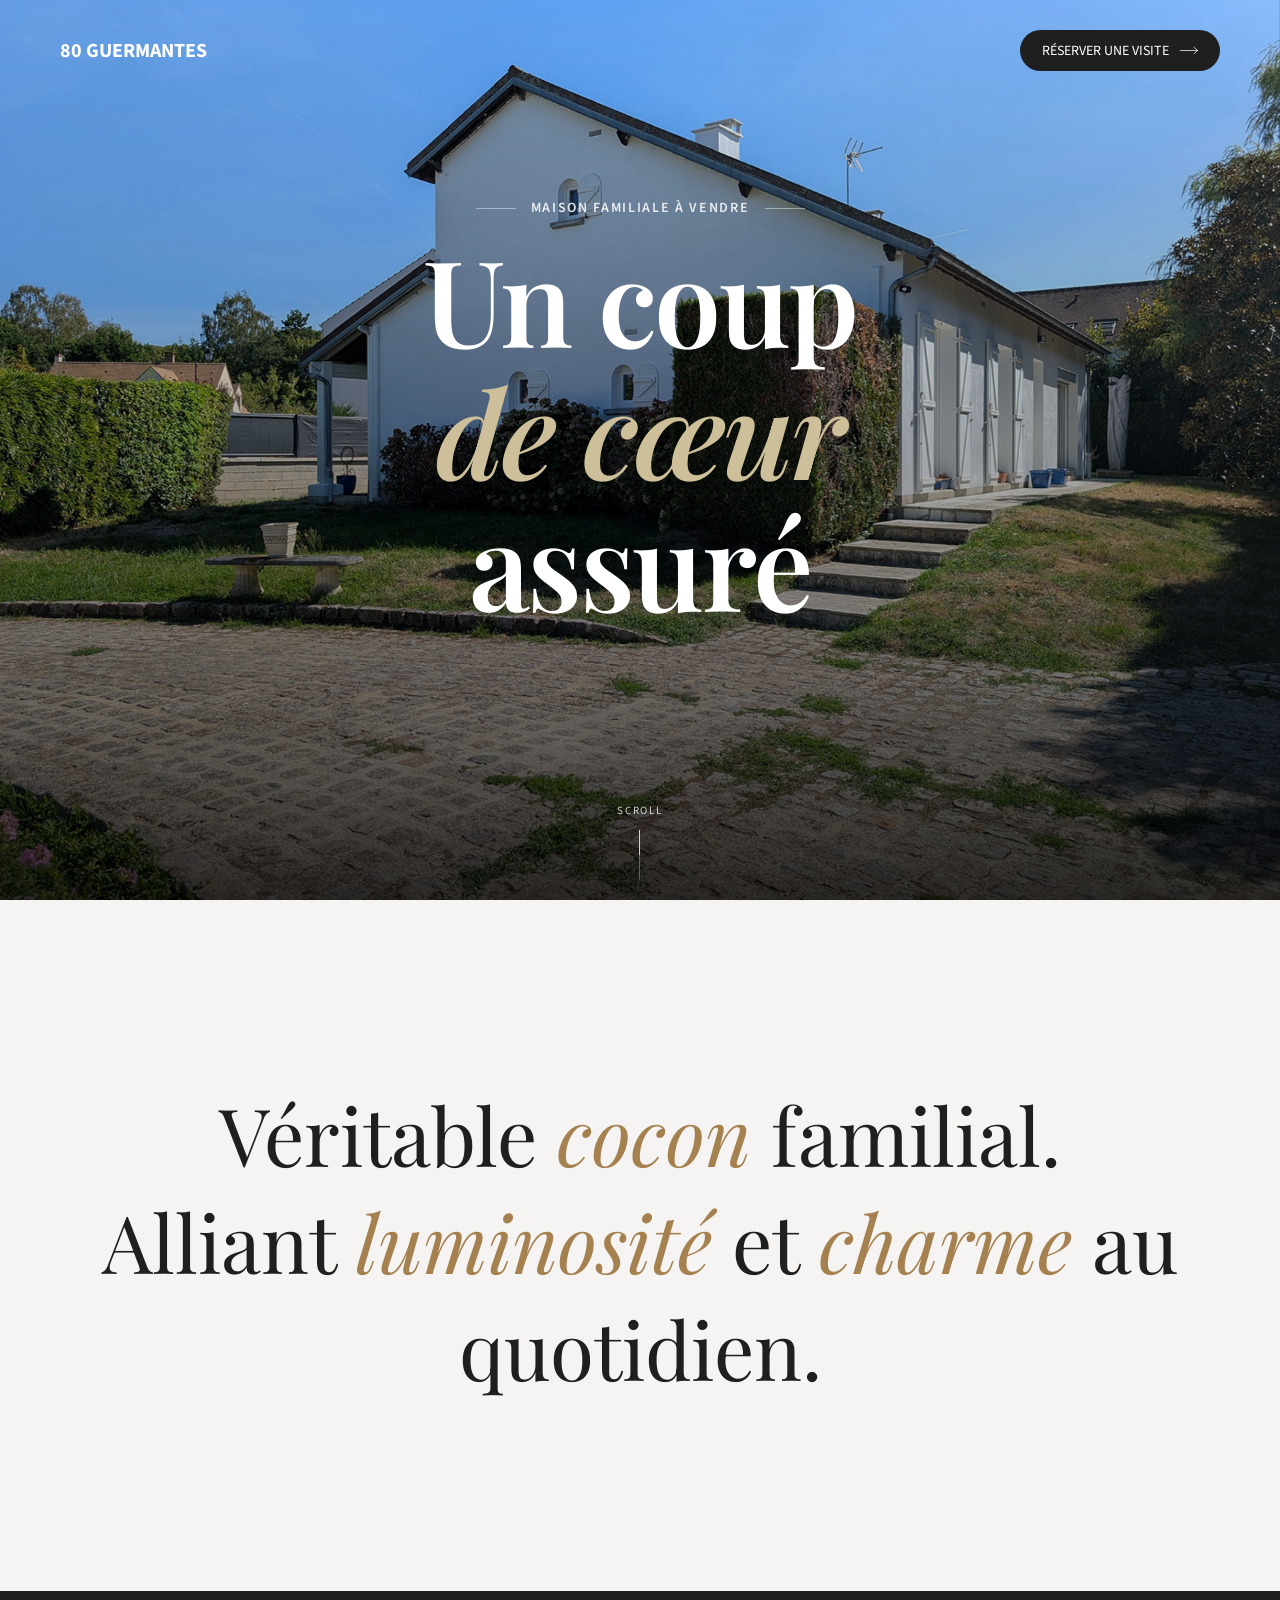
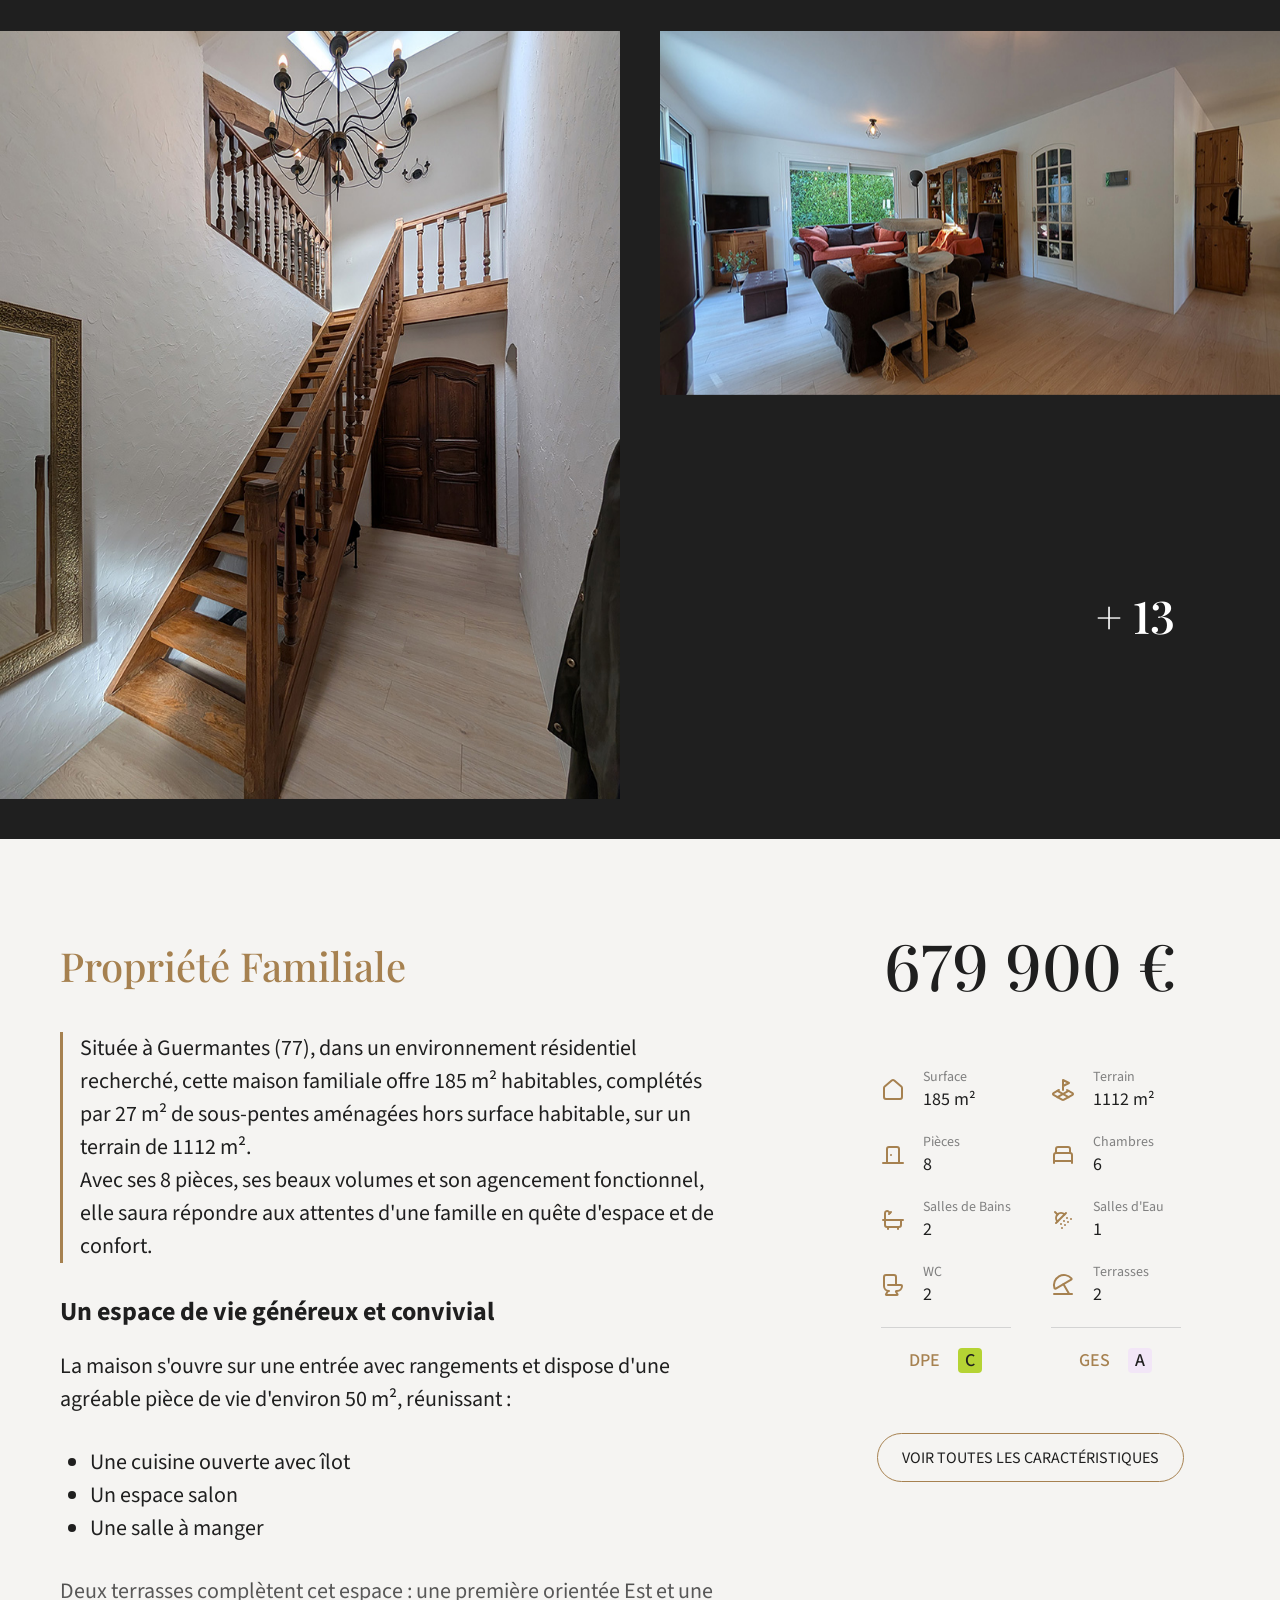
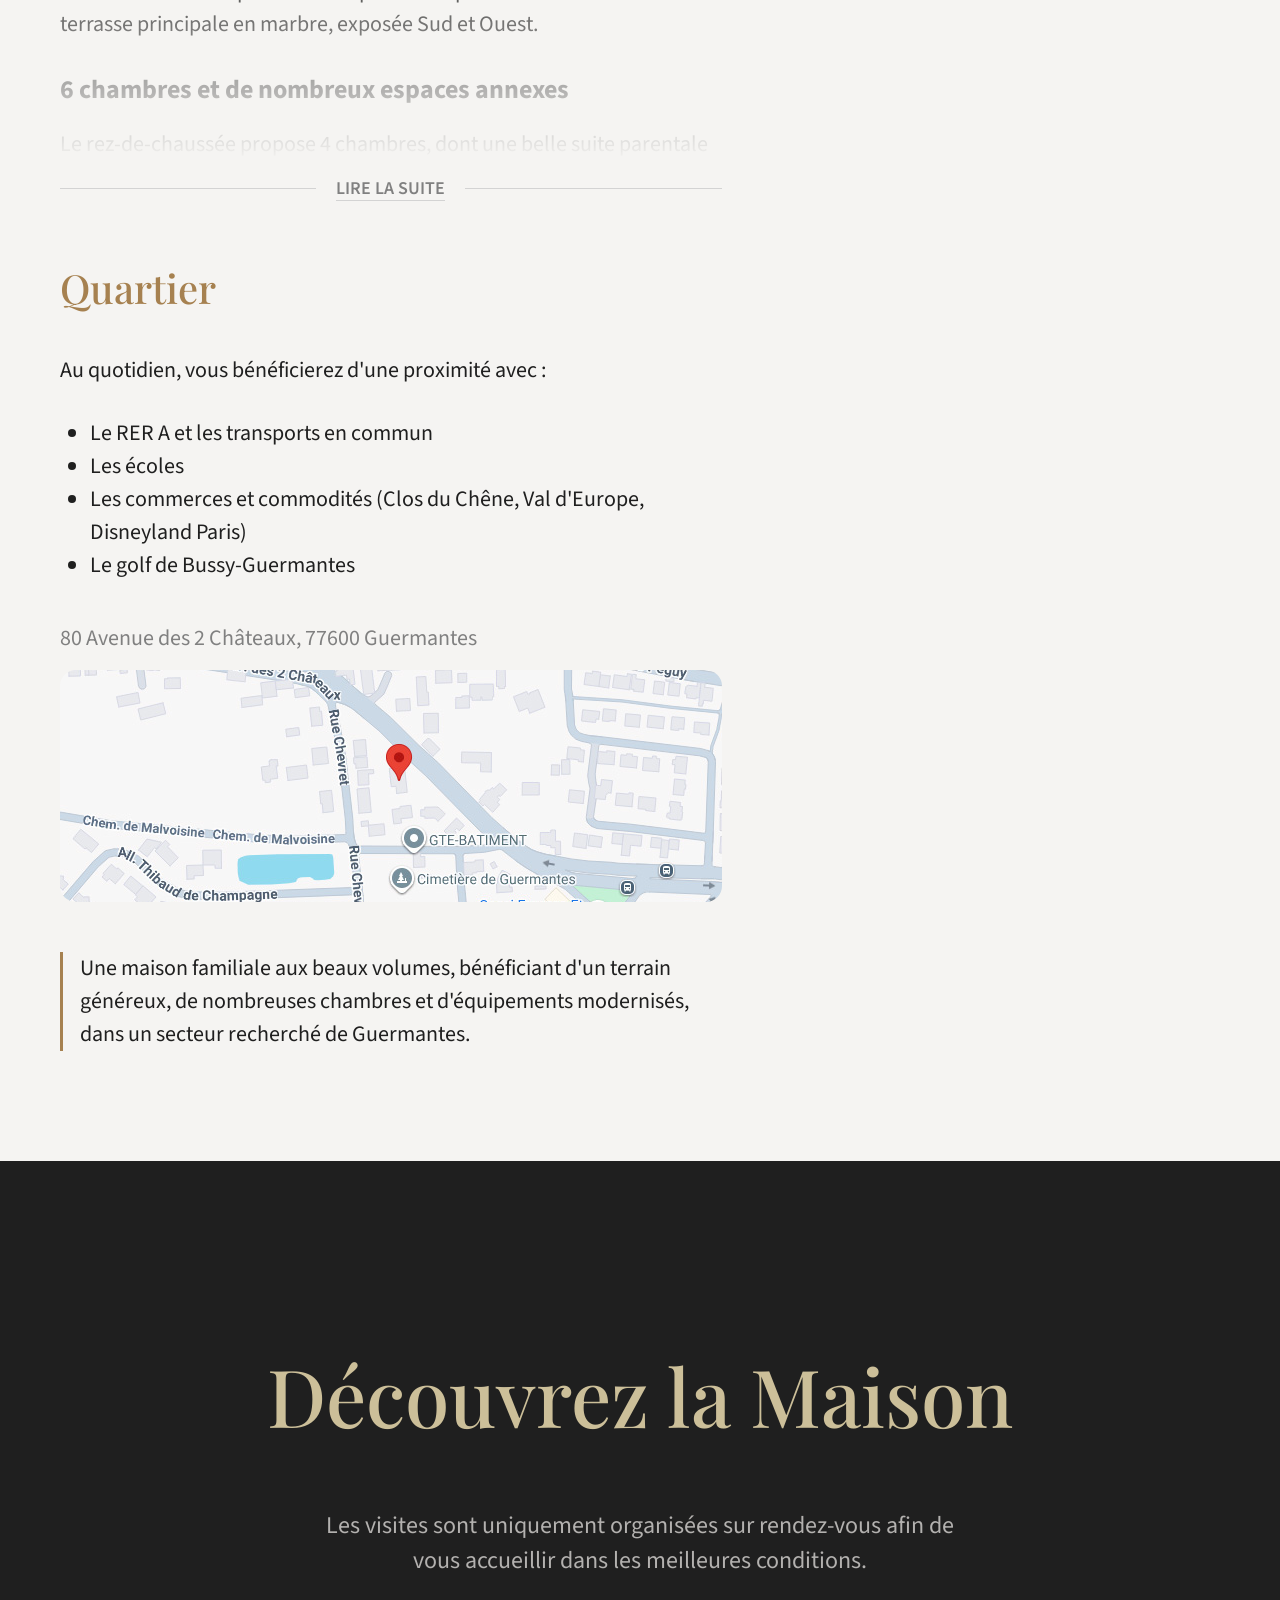
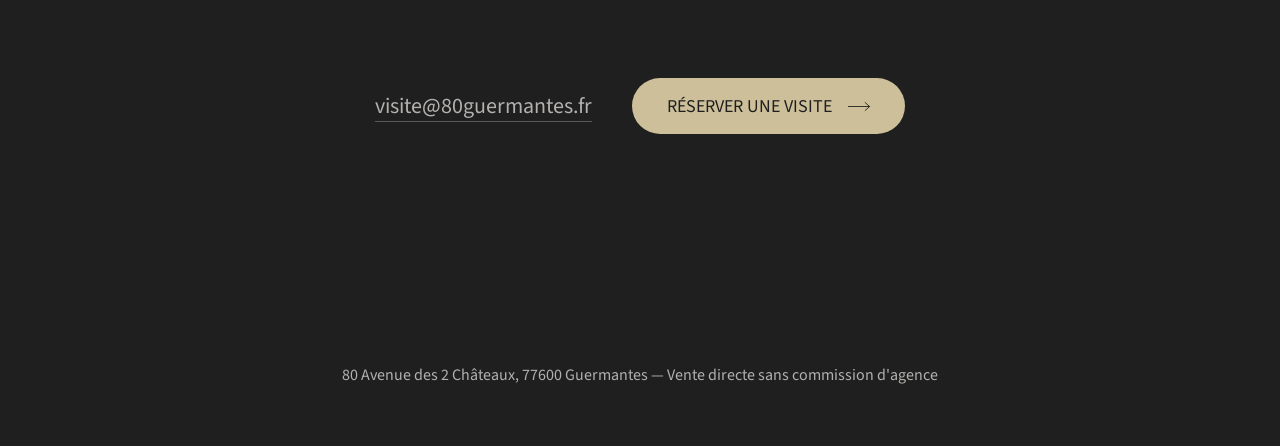
==== commit d2bfcf28: "Add files via upload" ====
--- a/index.html
+++ b/index.html
@@ -47,11 +47,11 @@
   },
   "offers": {
     "@type": "Offer",
-    "price": 679990,
+    "price": 679900,
     "priceCurrency": "EUR",
     "url": "https://80guermantes.fr/"
   }
 }
 </script> <script>
   document.documentElement.classList.add('js');
-</script> <link rel="stylesheet" href="css/styles.css" /></head><body><svg xmlns="http://www.w3.org/2000/svg" style="display:none" aria-hidden="true"><symbol id="icon-close" viewBox="0 0 24 24"><line x1="18" y1="6" x2="6" y2="18"/><line x1="6" y1="6" x2="18" y2="18"/></symbol><symbol id="icon-chevron-left" viewBox="-2 -2 28 28"><polyline points="15,18 9,12 15,6"/></symbol><symbol id="icon-chevron-right" viewBox="-2 -2 28 28"><polyline points="9,18 15,12 9,6"/></symbol><symbol id="icon-arrow-right" viewBox="0 0 25 10"><path d="M0.5 5L24.5 5"/><path d="M19.5 0.5L24.5 5L19.5 9.5"/></symbol><symbol id="icon-surface" viewBox="0 0 24 24"><path d="M3 10a2 2 0 0 1 .709-1.528l7-6a2 2 0 0 1 2.582 0l7 6A2 2 0 0 1 21 10v9a2 2 0 0 1-2 2H5a2 2 0 0 1-2-2z"/></symbol><symbol id="icon-lot" viewBox="0 0 24 24"><path d="m12 8 6-3-6-3v10"/><path d="m8 11.99-5.5 3.14a1 1 0 0 0 0 1.74l8.5 4.86a2 2 0 0 0 2 0l8.5-4.86a1 1 0 0 0 0-1.74L16 12"/><path d="m6.49 12.85 11.02 6.3"/><path d="M17.51 12.85 6.5 19.15"/></symbol><symbol id="icon-rooms" viewBox="0 0 24 24"><path d="M10 12h.01"/><path d="M18 20V6a2 2 0 0 0-2-2H8a2 2 0 0 0-2 2v14"/><path d="M2 20h20"/></symbol><symbol id="icon-bedrooms" viewBox="0 0 24 24"><path d="M3 20v-8a2 2 0 0 1 2-2h14a2 2 0 0 1 2 2v8"/><path d="M5 10V6a2 2 0 0 1 2-2h10a2 2 0 0 1 2 2v4"/><path d="M3 18h18"/></symbol><symbol id="icon-baths" viewBox="0 0 24 24"><path d="M10 4 8 6"/><path d="M17 19v2"/><path d="M2 12h20"/><path d="M7 19v2"/><path d="M9 5 7.621 3.621A2.121 2.121 0 0 0 4 5v12a2 2 0 0 0 2 2h12a2 2 0 0 0 2-2v-5"/></symbol><symbol id="icon-shower" viewBox="0 0 24 24"><path d="m4 4 2.5 2.5"/><path d="M13.5 6.5a4.95 4.95 0 0 0-7 7"/><path d="M15 5 5 15"/><path d="M14 17v.01"/><path d="M10 16v.01"/><path d="M13 13v.01"/><path d="M16 10v.01"/><path d="M11 20v.01"/><path d="M17 14v.01"/><path d="M20 11v.01"/></symbol><symbol id="icon-wc" viewBox="0 0 24 24"><path d="M7 12h13a1 1 0 0 1 1 1 5 5 0 0 1-5 5h-.598a.5.5 0 0 0-.424.765l1.544 2.47a.5.5 0 0 1-.424.765H5.402a.5.5 0 0 1-.424-.765L7 18"/><path d="M8 18a5 5 0 0 1-5-5V4a2 2 0 0 1 2-2h8a2 2 0 0 1 2 2v8"/></symbol><symbol id="icon-terraces" viewBox="0 0 24 24"><path d="M12.5 11.134 18.196 21"/><path d="M20.425 5.299a10 10 0 0 0-16.941 9.78c.183.563.843.774 1.355.478L20.16 6.711c.512-.296.66-.973.264-1.413"/><path d="M21 21H3"/></symbol></svg><div class="page-intro-curtain" aria-hidden="true"></div><header><div class="hero"><img class="hero-bg" src="assets/photo-hero.jpg" srcset="assets/photo-hero-800.jpg 800w, assets/photo-hero-1200.jpg 1200w, assets/photo-hero-1800.jpg 1800w" sizes="100vw" fetchpriority="high" decoding="async" alt=""><div class="hero-overlay"></div><div class="hero-inner"><nav><div class="nav-item-mask"><div class="logo nav-item--animated"><span class="desktop">80 GUERMANTES</span><span class="mobile">80 G.</span></div></div><div class="nav-item-mask"><a href="mailto:visite@80guermantes.fr?subject=R%C3%A9server%20une%20visite" class="btn-primary nav-item--animated"><div class="btn-effect"><span class="btn-effect-text"><span class="btn-label"> Réserver une visite <svg width="18" height="19" aria-hidden="true" fill="none" stroke="currentColor" stroke-linecap="round" stroke-linejoin="bevel"><use href="#icon-arrow-right"/></svg></span><span class="btn-label btn-label-clone" aria-hidden="true"> Réserver une visite <svg width="18" height="19" aria-hidden="true" fill="none" stroke="currentColor" stroke-linecap="round" stroke-linejoin="bevel"><use href="#icon-arrow-right"/></svg></span></span></div></a></div></nav><div class="hero-content"><h1 class="hero-kicker hero-kicker--animated"><span><span class="kicker-line" aria-hidden="true"></span>Maison familiale à vendre<span class="kicker-line" aria-hidden="true"></span></span></h1><div class="hero-title"><span class="hero-title-line"><span>Un coup</span></span><span class="hero-title-line"><span>de cœur</span></span><span class="hero-title-line"><span>assuré</span></span></div></div><div class="hero-scroll-indicator-mask"><div class="hero-scroll-indicator hero-scroll-indicator--animated" id="heroScrollIndicator" aria-hidden="true"><span>Scroll</span><div class="scroll-line"><div class="scroll-gauge"></div></div></div></div></div></div></header><main><section class="hero-transition"><div class="container"><h2 class="hero-transition-title"><span class="hero-transition-title-line"><span>Véritable <span class="hero-transition-title-highlight">cocon</span> familial.</span></span><span class="hero-transition-title-line"><span>Alliant <span class="hero-transition-title-highlight">luminosité</span> et <span class="hero-transition-title-highlight">charme</span> au quotidien.</span></span></h2></div></section><section class="gallery" aria-label="Aperçu des photos"><div class="container"><div class="grid-container"><button type="button" class="photo-1 photo-frame" data-lightbox-index="0" style="--reveal-color:#c3c5c2;" aria-haspopup="dialog" aria-controls="lightbox" aria-expanded="false" aria-label="Voir la photo 1"><span class="photo-clip"><span class="reveal-curtain"></span><img class="reveal-image" src="assets/photo-1.jpg" srcset="assets/photo-1-480.jpg 480w, assets/photo-1-800.jpg 800w, assets/photo-1-1200.jpg 1200w" sizes="(max-width: 768px) 100vw, 50vw" width="1280" height="1700" loading="lazy" decoding="async" alt="Entrée"></span></button><button type="button" class="photo-2 photo-frame" data-lightbox-index="1" style="--reveal-color:#969aa3;" aria-haspopup="dialog" aria-controls="lightbox" aria-expanded="false" aria-label="Voir la photo 2"><span class="photo-clip"><span class="reveal-curtain"></span><img class="reveal-image" src="assets/photo-2.jpg" srcset="assets/photo-2-480.jpg 480w, assets/photo-2-800.jpg 800w, assets/photo-2-1200.jpg 1200w" sizes="(max-width: 768px) 100vw, 50vw" width="1280" height="964" loading="lazy" decoding="async" alt="Salon"></span></button><button type="button" class="photo-3 photo-frame" data-lightbox-index="2" style="--reveal-color:#a7a6a2;" aria-haspopup="dialog" aria-controls="lightbox" aria-expanded="false" aria-label="Voir la photo 3"><span class="photo-clip"><span class="reveal-curtain"></span><img class="reveal-image" src="assets/photo-3.jpg" srcset="assets/photo-3-480.jpg 480w, assets/photo-3-800.jpg 800w, assets/photo-3-1200.jpg 1200w" sizes="(max-width: 768px) 100vw, 50vw" width="1280" height="964" loading="lazy" decoding="async" alt="Cuisine"></span></button><button type="button" class="photo-4 photo-frame" data-lightbox-index="3" style="--reveal-color:#595951;" aria-haspopup="dialog" aria-controls="lightbox" aria-expanded="false" aria-label="Voir la photo 4"><span class="photo-clip"><span class="reveal-curtain"></span><img class="reveal-image" src="assets/photo-4.jpg" srcset="assets/photo-4-480.jpg 480w, assets/photo-4-800.jpg 800w, assets/photo-4-1200.jpg 1200w" sizes="(max-width: 768px) 100vw, 50vw" width="1280" height="964" loading="lazy" decoding="async" alt="Salle à Manger"><span class="more-photos"><span>+ 13</span></span></span></button></div></div></section><section class="info"><div class="container"><div class="grid-container"><div class="description"><div class="description-block1 is-collapsed" id="descriptionText"><div class="description-property"><h3>Propriété Familiale</h3><div class="description-body" id="descriptionBody"><p class="description-intro">Située à Guermantes (77), dans un environnement résidentiel recherché, cette maison familiale offre 185 m² habitables, complétés par 27 m² de sous-pentes aménagées hors surface habitable, sur un terrain de 1112 m².<br> Avec ses 8 pièces, ses beaux volumes et son agencement fonctionnel, elle saura répondre aux attentes d'une famille en quête d'espace et de confort.</p><h4>Un espace de vie généreux et convivial</h4><p class="description-h4">La maison s'ouvre sur une entrée avec rangements et dispose d'une agréable pièce de vie d'environ 50 m², réunissant :</p><ul><li>Une cuisine ouverte avec îlot</li><li>Un espace salon</li><li>Une salle à manger</li></ul><p class="description-h4">Deux terrasses complètent cet espace : une première orientée Est et une terrasse principale en marbre, exposée Sud et Ouest.</p><h4>6 chambres et de nombreux espaces annexes</h4><p class="description-h4">Le rez-de-chaussée propose 4 chambres, dont une belle suite parentale avec salle de bains privative, ainsi qu'une salle d'eau et un WC indépendant.<br> Un grand cellier avec accès direct à l'extérieur, un local technique comprenant notamment le chauffe-eau et les arrivées d'eau, ainsi qu'une cave de 7 m² complètent ce niveau.</p><p class="description-h4">À l'étage, vous trouverez 2 chambres supplémentaires, une salle de bains et une mezzanine, offrant un espace polyvalent pouvant être aménagé en bureau, espace de jeux, coin lecture ou chambre d'appoint.<br> Les 27 m² de sous-pentes aménagées, non comptabilisés dans la surface habitable, apportent également un potentiel d'utilisation et de rangement supplémentaire.</p><h4>Une maison techniquement bien équipée</h4><p class="description-h4">Le chauffage est assuré par une pompe à chaleur réversible (chauffage et climatisation) complétée par un poêle à bois.<br> L'électricité, la plomberie et les réseaux télécom ont été entièrement refaits.<br> DPE : C<br> GES : A</p><h4>Extérieurs et stationnement</h4><p class="description-h4">Implantée sur une parcelle de 1 112 m², la propriété bénéficie d'un bel espace extérieur et de 3 places de parking.</p></div></div><button class="description-toggle animated-btn" type="button" aria-expanded="false" aria-controls="descriptionBody"><span>LIRE LA SUITE</span></button></div><h3 class="description-h3-edit">Quartier</h3><p class="description-h4-edit">Au quotidien, vous bénéficierez d'une proximité avec :</p><ul><li>Le RER A et les transports en commun</li><li>Les écoles</li><li>Les commerces et commodités (Clos du Chêne, Val d'Europe, Disneyland Paris)</li><li>Le golf de Bussy-Guermantes</li></ul><address class="description-address">80 Avenue des 2 Châteaux, 77600 Guermantes</address><button type="button" class="description-map" id="mapTrigger" aria-haspopup="dialog" aria-controls="mapModal" aria-expanded="false" aria-label="Ouvrir la carte de localisation"><img src="assets/map.jpg" alt="" loading="lazy" decoding="async"/></button><p class="description-outro">Une maison familiale aux beaux volumes, bénéficiant d'un terrain généreux, de nombreuses chambres et d'équipements modernisés, dans un secteur recherché de Guermantes.</p></div><div class="features"><div class="features-price">679&nbsp;990&nbsp;€</div><div class="features-meta"><div class="field"><svg width="24" height="24" aria-hidden="true" fill="none" stroke="currentColor" stroke-width="2" stroke-linecap="round" stroke-linejoin="round"><use href="#icon-surface"/></svg><div><span class="label">Surface</span><span class="value">185&nbsp;m²</span></div></div><div class="field"><svg width="24" height="24" aria-hidden="true" fill="none" stroke="currentColor" stroke-width="2" stroke-linecap="round" stroke-linejoin="round"><use href="#icon-lot"/></svg><div><span class="label">Terrain</span><span class="value">1112&nbsp;m²</span></div></div><div class="field"><svg width="24" height="24" aria-hidden="true" fill="none" stroke="currentColor" stroke-width="2" stroke-linecap="round" stroke-linejoin="round"><use href="#icon-rooms"/></svg><div><span class="label">Pièces</span><span class="value">8</span></div></div><div class="field"><svg width="24" height="24" aria-hidden="true" fill="none" stroke="currentColor" stroke-width="2" stroke-linecap="round" stroke-linejoin="round"><use href="#icon-bedrooms"/></svg><div><span class="label">Chambres</span><span class="value">6</span></div></div><div class="field"><svg width="24" height="24" aria-hidden="true" fill="none" stroke="currentColor" stroke-width="2" stroke-linecap="round" stroke-linejoin="round"><use href="#icon-baths"/></svg><div><span class="label">Salles de Bains</span><span class="value">2</span></div></div><div class="field"><svg width="24" height="24" aria-hidden="true" fill="none" stroke="currentColor" stroke-width="2" stroke-linecap="round" stroke-linejoin="round"><use href="#icon-shower"/></svg><div><span class="label">Salles d'Eau</span><span class="value">1</span></div></div><div class="field"><svg width="24" height="24" aria-hidden="true" fill="none" stroke="currentColor" stroke-width="2" stroke-linecap="round" stroke-linejoin="round"><use href="#icon-wc"/></svg><div><span class="label">WC</span><span class="value">2</span></div></div><div class="field"><svg width="24" height="24" aria-hidden="true" fill="none" stroke="currentColor" stroke-width="2" stroke-linecap="round" stroke-linejoin="round"><use href="#icon-terraces"/></svg><div><span class="label">Terrasses</span><span class="value">2</span></div></div><div class="field dpe">DPE <div><span class="value">C</span></div></div><div class="field ges">GES <div><span class="value">A</span></div></div></div><div class="button-features"><button type="button" class="btn-tertiary" id="featuresTrigger" aria-haspopup="dialog" aria-controls="featuresModal" aria-expanded="false"><span class="btn-effect"><span class="btn-effect-text"><span class="btn-label"> Voir toutes les caractéristiques </span><span class="btn-label btn-label-clone" aria-hidden="true"> Voir toutes les caractéristiques </span></span></span></button></div></div></div></div></section></main><footer class="contact"><div class="container"><div class="contact-row"><h2>Découvrez la Maison</h2><p>Les visites sont uniquement organisées sur rendez-vous afin de vous accueillir dans les meilleures conditions.</p><div class="mails"><a href="mailto:visite@80guermantes.fr?subject=Maison%20-%2080%20Guermantes" class="animated-a">visite@80guermantes.fr</a><a href="mailto:visite@80guermantes.fr?subject=R%C3%A9server%20une%20visite" class="btn-secondary"><div class="btn-effect"><span class="btn-effect-text"><span class="btn-label"> Réserver une visite <svg width="22" height="23" aria-hidden="true" fill="none" stroke="currentColor" stroke-linecap="round" stroke-linejoin="bevel"><use href="#icon-arrow-right"/></svg></span><span class="btn-label btn-label-clone" aria-hidden="true"> Réserver une visite <svg width="22" height="23" aria-hidden="true" fill="none" stroke="currentColor" stroke-linecap="round" stroke-linejoin="bevel"><use href="#icon-arrow-right"/></svg></span></span></div></a></div></div><div class="credits">80 Avenue des 2 Châteaux, 77600 Guermantes — Vente directe sans commission d'agence</div></div></footer><div class="lightbox-overlay" id="lightbox" role="dialog" aria-modal="true" aria-label="Galerie photos"><div class="lightbox-stage"><div class="lightbox-counter" id="lightboxCounter" aria-live="polite"></div><button type="button" class="lb-btn lightbox-close" data-lightbox-action="close" aria-label="Fermer"><span class="icon-effect" aria-hidden="true"><svg class="icon-current" width="18" height="18" fill="none" stroke="currentColor" stroke-width="2.5" stroke-linecap="round" stroke-linejoin="round"><use href="#icon-close"/></svg><svg class="icon-next" width="18" height="18" fill="none" stroke="currentColor" stroke-width="2.5" stroke-linecap="round" stroke-linejoin="round"><use href="#icon-close"/></svg></span></button><button type="button" class="lb-btn lightbox-arrow prev" data-lightbox-action="previous" aria-label="Précédent"><span class="icon-effect-h left" aria-hidden="true"><svg class="icon-current" width="24" height="24" fill="none" stroke="currentColor" stroke-width="2.5" stroke-linecap="round" stroke-linejoin="round"><use href="#icon-chevron-left"/></svg><svg class="icon-next" width="24" height="24" fill="none" stroke="currentColor" stroke-width="2.5" stroke-linecap="round" stroke-linejoin="round"><use href="#icon-chevron-left"/></svg></span></button><div class="lightbox-img-wrap" id="lightboxWrap"><div class="lightbox-rail" id="lightboxRail"></div></div><button type="button" class="lb-btn lightbox-arrow next" data-lightbox-action="next" aria-label="Suivant"><span class="icon-effect-h right" aria-hidden="true"><svg class="icon-current" width="24" height="24" fill="none" stroke="currentColor" stroke-width="2.5" stroke-linecap="round" stroke-linejoin="round"><use href="#icon-chevron-right"/></svg><svg class="icon-next" width="24" height="24" fill="none" stroke="currentColor" stroke-width="2.5" stroke-linecap="round" stroke-linejoin="round"><use href="#icon-chevron-right"/></svg></span></button></div><div class="lightbox-thumbs-outer"><div class="lightbox-thumbs" id="lightboxThumbs"></div></div></div><div class="features-modal" id="featuresModal" role="dialog" aria-modal="true" aria-label="Caractéristiques du bien"><div class="features-modal-content"><div class="features-modal-header"><button type="button" class="lb-btn features-modal-close" id="featuresModalClose" aria-label="Fermer les caractéristiques"><span class="icon-effect" aria-hidden="true"><svg class="icon-current" width="18" height="18" fill="none" stroke="currentColor" stroke-width="2.5" stroke-linecap="round" stroke-linejoin="round"><use href="#icon-close"/></svg><svg class="icon-next" width="18" height="18" fill="none" stroke="currentColor" stroke-width="2.5" stroke-linecap="round" stroke-linejoin="round"><use href="#icon-close"/></svg></span></button></div><div class="features-modal-body"><h3 class="features-modal-section-title">Informations Générales</h3><div class="features-modal-list"><div class="features-modal-item"><svg width="24" height="24" aria-hidden="true" fill="none" stroke="currentColor" stroke-width="2" stroke-linecap="round" stroke-linejoin="round"><use href="#icon-surface"/></svg><span>Surface habitable de 185 m²</span></div><div class="features-modal-item"><svg width="24" height="24" aria-hidden="true" viewBox="0 0 24 24" fill="none" stroke="currentColor" stroke-width="2" stroke-linecap="round" stroke-linejoin="round"><path d="M12.35 21H5a2 2 0 0 1-2-2v-9a2 2 0 0 1 .71-1.53l7-6a2 2 0 0 1 2.58 0l7 6A2 2 0 0 1 21 10v2.35"/><path d="M14.8 12.4A1 1 0 0 0 14 12h-4a1 1 0 0 0-1 1v8"/><path d="M15 18h6"/><path d="M18 15v6"/></svg><span>Sous-pentes aménagées de 27 m² (hors surface habitable)</span></div><div class="features-modal-item"><svg width="24" height="24" aria-hidden="true" viewBox="0 0 24 24" fill="none" stroke="currentColor" stroke-width="2" stroke-linecap="round" stroke-linejoin="round"><path d="M14.7 6.3a1 1 0 0 0 0 1.4l1.6 1.6a1 1 0 0 0 1.4 0l3.106-3.105c.32-.322.863-.22.983.218a6 6 0 0 1-8.259 7.057l-7.91 7.91a1 1 0 0 1-2.999-3l7.91-7.91a6 6 0 0 1 7.057-8.259c.438.12.54.662.219.984z"/></svg><span>Local technique de 2 m² (chauffe-eau, arrivées d'eau)</span></div><div class="features-modal-item"><svg width="24" height="24" aria-hidden="true" viewBox="0 0 24 24" fill="none" stroke="currentColor" stroke-width="2" stroke-linecap="round" stroke-linejoin="round"><path d="M18 17.5a2.5 2.5 0 1 1-4 2.03V12"/><path d="M6 12H4a2 2 0 0 1-2-2V5a2 2 0 0 1 2-2h16a2 2 0 0 1 2 2v5a2 2 0 0 1-2 2h-2"/><path d="M6 8h12"/><path d="M6.6 15.572A2 2 0 1 0 10 17v-5"/></svg><span>Pompe à chaleur réversible</span></div><div class="features-modal-item"><svg width="24" height="24" aria-hidden="true" viewBox="0 0 24 24" fill="none" stroke="currentColor" stroke-width="2" stroke-linecap="round" stroke-linejoin="round"><path d="M11 8c2-3-2-3 0-6"/><path d="M15.5 8c2-3-2-3 0-6"/><path d="M6 10h.01"/><path d="M6 14h.01"/><path d="M10 16v-4"/><path d="M14 16v-4"/><path d="M18 16v-4"/><path d="M20 6a2 2 0 0 1 2 2v10a2 2 0 0 1-2 2H4a2 2 0 0 1-2-2V8a2 2 0 0 1 2-2h3"/><path d="M5 20v2"/><path d="M19 20v2"/></svg><span>Poêle à bois</span></div></div><h3 class="features-modal-section-title">Intérieur</h3><div class="features-modal-list"><div class="features-modal-item"><svg width="24" height="24" aria-hidden="true" fill="none" stroke="currentColor" stroke-width="2" stroke-linecap="round" stroke-linejoin="round"><use href="#icon-rooms"/></svg><span>8 Pièces</span></div><div class="features-modal-item"><svg width="24" height="24" aria-hidden="true" fill="none" stroke="currentColor" stroke-width="2" stroke-linecap="round" stroke-linejoin="round"><use href="#icon-bedrooms"/></svg><span>6 Chambres</span></div><div class="features-modal-item"><svg width="24" height="24" aria-hidden="true" viewBox="0 0 24 24" fill="none" stroke="currentColor" stroke-width="2" stroke-linecap="round" stroke-linejoin="round"><path d="M5 6a4 4 0 0 1 4-4h6a4 4 0 0 1 4 4v14a2 2 0 0 1-2 2H7a2 2 0 0 1-2-2V6Z"/><path d="M5 10h14"/><path d="M15 7v6"/></svg><span>Cuisine ouverte avec îlot</span></div><div class="features-modal-item"><svg width="24" height="24" aria-hidden="true" fill="none" stroke="currentColor" stroke-width="2" stroke-linecap="round" stroke-linejoin="round"><use href="#icon-baths"/></svg><span>2 Salles de bains dont 1 parentale</span></div><div class="features-modal-item"><svg width="24" height="24" aria-hidden="true" fill="none" stroke="currentColor" stroke-width="2" stroke-linecap="round" stroke-linejoin="round"><use href="#icon-shower"/></svg><span>1 Salle d'eau</span></div><div class="features-modal-item"><svg width="24" height="24" aria-hidden="true" fill="none" stroke="currentColor" stroke-width="2" stroke-linecap="round" stroke-linejoin="round"><use href="#icon-wc"/></svg><span>2 WC</span></div><div class="features-modal-item"><svg width="24" height="24" aria-hidden="true" viewBox="0 0 24 24" fill="none" stroke="currentColor" stroke-width="2" stroke-linecap="round" stroke-linejoin="round"><path d="M13 13.74a2 2 0 0 1-2 0L2.5 8.87a1 1 0 0 1 0-1.74L11 2.26a2 2 0 0 1 2 0l8.5 4.87a1 1 0 0 1 0 1.74z"/><path d="m20 14.285 1.5.845a1 1 0 0 1 0 1.74L13 21.74a2 2 0 0 1-2 0l-8.5-4.87a1 1 0 0 1 0-1.74l1.5-.845"/></svg><span>Mezzanine</span></div><div class="features-modal-item"><svg width="24" height="24" aria-hidden="true" viewBox="0 0 24 24" fill="none" stroke="currentColor" stroke-width="2" stroke-linecap="round" stroke-linejoin="round"><path d="M12 12V9a1 1 0 0 0-1-1H9a1 1 0 0 0-1 1v3"/><path d="M16 20v-3a1 1 0 0 0-1-1h-2a1 1 0 0 0-1 1v3"/><path d="M20 22V2"/><path d="M4 12h16"/><path d="M4 20h16"/><path d="M4 2v20"/><path d="M4 4h16"/></svg><span>Cellier avec accès extérieur</span></div><div class="features-modal-item"><svg width="24" height="24" aria-hidden="true" viewBox="0 0 24 24" fill="none" stroke="currentColor" stroke-width="2" stroke-linecap="round" stroke-linejoin="round"><path d="M10 3a1 1 0 0 1 1-1h2a1 1 0 0 1 1 1v2a6 6 0 0 0 1.2 3.6l.6.8A6 6 0 0 1 17 13v8a1 1 0 0 1-1 1H8a1 1 0 0 1-1-1v-8a6 6 0 0 1 1.2-3.6l.6-.8A6 6 0 0 0 10 5z"/><path d="M17 13h-4a1 1 0 0 0-1 1v3a1 1 0 0 0 1 1h4"/></svg><span>Cave de 7 m²</span></div></div><h3 class="features-modal-section-title">Extérieur</h3><div class="features-modal-list"><div class="features-modal-item"><svg width="24" height="24" aria-hidden="true" fill="none" stroke="currentColor" stroke-width="2" stroke-linecap="round" stroke-linejoin="round"><use href="#icon-lot"/></svg><span>Terrain de 1112 m²</span></div><div class="features-modal-item"><svg width="24" height="24" aria-hidden="true" fill="none" stroke="currentColor" stroke-width="2" stroke-linecap="round" stroke-linejoin="round"><use href="#icon-terraces"/></svg><span>2 Terrasses (Est et Sud-Ouest)</span></div><div class="features-modal-item"><svg width="24" height="24" aria-hidden="true" viewBox="0 0 24 24" fill="none" stroke="currentColor" stroke-width="2" stroke-linecap="round" stroke-linejoin="round"><circle cx="12" cy="12" r="10"/><path d="M9 17V7h4a3 3 0 0 1 0 6H9"/></svg><span>3 Places de parking</span></div></div></div></div></div><div class="map-modal" id="mapModal" role="dialog" aria-modal="true" aria-label="Carte de localisation du bien"><div class="map-modal-content"><button type="button" class="lb-btn map-modal-close" id="mapModalClose" aria-label="Fermer la carte"><span class="icon-effect" aria-hidden="true"><svg class="icon-current" width="18" height="18" fill="none" stroke="currentColor" stroke-width="2.5" stroke-linecap="round" stroke-linejoin="round"><use href="#icon-close"/></svg><svg class="icon-next" width="18" height="18" fill="none" stroke="currentColor" stroke-width="2.5" stroke-linecap="round" stroke-linejoin="round"><use href="#icon-close"/></svg></span></button><iframe id="mapIframe" tabindex="-1" title="Carte de localisation du bien — Guermantes" data-src="https://www.google.com/maps/embed?pb=!1m18!1m12!1m3!1d2625.260769597118!2d2.70993947492756!3d48.85323760556892!2m3!1f0!2f0!3f0!3m2!1i1024!2i768!4f13.1!3m3!1m2!1s0x47e61b4e9e02a95f%3A0xbec32fda17af873e!2s80%20Av.%20des%202%20Ch%C3%A2teaux%2C%2077600%20Guermantes!5e0!3m2!1sfr!2sfr!4v1788801175983!5m2!1sfr!2sfr" referrerpolicy="strict-origin-when-cross-origin" allowfullscreen></iframe></div></div> <script src="js/script.js"></script> </body></html>+</script> <link rel="stylesheet" href="css/styles.css" /></head><body><svg xmlns="http://www.w3.org/2000/svg" style="display:none" aria-hidden="true"><symbol id="icon-close" viewBox="0 0 24 24"><line x1="18" y1="6" x2="6" y2="18"/><line x1="6" y1="6" x2="18" y2="18"/></symbol><symbol id="icon-chevron-left" viewBox="-2 -2 28 28"><polyline points="15,18 9,12 15,6"/></symbol><symbol id="icon-chevron-right" viewBox="-2 -2 28 28"><polyline points="9,18 15,12 9,6"/></symbol><symbol id="icon-arrow-right" viewBox="0 0 25 10"><path d="M0.5 5L24.5 5"/><path d="M19.5 0.5L24.5 5L19.5 9.5"/></symbol><symbol id="icon-surface" viewBox="0 0 24 24"><path d="M3 10a2 2 0 0 1 .709-1.528l7-6a2 2 0 0 1 2.582 0l7 6A2 2 0 0 1 21 10v9a2 2 0 0 1-2 2H5a2 2 0 0 1-2-2z"/></symbol><symbol id="icon-lot" viewBox="0 0 24 24"><path d="m12 8 6-3-6-3v10"/><path d="m8 11.99-5.5 3.14a1 1 0 0 0 0 1.74l8.5 4.86a2 2 0 0 0 2 0l8.5-4.86a1 1 0 0 0 0-1.74L16 12"/><path d="m6.49 12.85 11.02 6.3"/><path d="M17.51 12.85 6.5 19.15"/></symbol><symbol id="icon-rooms" viewBox="0 0 24 24"><path d="M10 12h.01"/><path d="M18 20V6a2 2 0 0 0-2-2H8a2 2 0 0 0-2 2v14"/><path d="M2 20h20"/></symbol><symbol id="icon-bedrooms" viewBox="0 0 24 24"><path d="M3 20v-8a2 2 0 0 1 2-2h14a2 2 0 0 1 2 2v8"/><path d="M5 10V6a2 2 0 0 1 2-2h10a2 2 0 0 1 2 2v4"/><path d="M3 18h18"/></symbol><symbol id="icon-baths" viewBox="0 0 24 24"><path d="M10 4 8 6"/><path d="M17 19v2"/><path d="M2 12h20"/><path d="M7 19v2"/><path d="M9 5 7.621 3.621A2.121 2.121 0 0 0 4 5v12a2 2 0 0 0 2 2h12a2 2 0 0 0 2-2v-5"/></symbol><symbol id="icon-shower" viewBox="0 0 24 24"><path d="m4 4 2.5 2.5"/><path d="M13.5 6.5a4.95 4.95 0 0 0-7 7"/><path d="M15 5 5 15"/><path d="M14 17v.01"/><path d="M10 16v.01"/><path d="M13 13v.01"/><path d="M16 10v.01"/><path d="M11 20v.01"/><path d="M17 14v.01"/><path d="M20 11v.01"/></symbol><symbol id="icon-wc" viewBox="0 0 24 24"><path d="M7 12h13a1 1 0 0 1 1 1 5 5 0 0 1-5 5h-.598a.5.5 0 0 0-.424.765l1.544 2.47a.5.5 0 0 1-.424.765H5.402a.5.5 0 0 1-.424-.765L7 18"/><path d="M8 18a5 5 0 0 1-5-5V4a2 2 0 0 1 2-2h8a2 2 0 0 1 2 2v8"/></symbol><symbol id="icon-terraces" viewBox="0 0 24 24"><path d="M12.5 11.134 18.196 21"/><path d="M20.425 5.299a10 10 0 0 0-16.941 9.78c.183.563.843.774 1.355.478L20.16 6.711c.512-.296.66-.973.264-1.413"/><path d="M21 21H3"/></symbol></svg><div class="page-intro-curtain" aria-hidden="true"></div><header><div class="hero"><img class="hero-bg" src="assets/photo-hero.jpg" srcset="assets/photo-hero-800.jpg 800w, assets/photo-hero-1200.jpg 1200w, assets/photo-hero-1800.jpg 1800w" sizes="100vw" fetchpriority="high" decoding="async" alt=""><div class="hero-overlay"></div><div class="hero-inner"><nav><div class="nav-item-mask"><div class="logo nav-item--animated"><span class="desktop">80 GUERMANTES</span><span class="mobile">80 G.</span></div></div><div class="nav-item-mask"><a href="mailto:visite@80guermantes.fr?subject=R%C3%A9server%20une%20visite" class="btn-primary nav-item--animated"><div class="btn-effect"><span class="btn-effect-text"><span class="btn-label"> Réserver une visite <svg width="18" height="19" aria-hidden="true" fill="none" stroke="currentColor" stroke-linecap="round" stroke-linejoin="bevel"><use href="#icon-arrow-right"/></svg></span><span class="btn-label btn-label-clone" aria-hidden="true"> Réserver une visite <svg width="18" height="19" aria-hidden="true" fill="none" stroke="currentColor" stroke-linecap="round" stroke-linejoin="bevel"><use href="#icon-arrow-right"/></svg></span></span></div></a></div></nav><div class="hero-content"><h1 class="hero-kicker hero-kicker--animated"><span><span class="kicker-line" aria-hidden="true"></span>Maison familiale à vendre<span class="kicker-line" aria-hidden="true"></span></span></h1><div class="hero-title"><span class="hero-title-line"><span>Un coup</span></span><span class="hero-title-line"><span>de cœur</span></span><span class="hero-title-line"><span>assuré</span></span></div></div><div class="hero-scroll-indicator-mask"><div class="hero-scroll-indicator hero-scroll-indicator--animated" id="heroScrollIndicator" aria-hidden="true"><span>Scroll</span><div class="scroll-line"><div class="scroll-gauge"></div></div></div></div></div></div></header><main><section class="hero-transition"><div class="container"><h2 class="hero-transition-title"><span class="hero-transition-title-line"><span>Véritable <span class="hero-transition-title-highlight">cocon</span> familial.</span></span><span class="hero-transition-title-line"><span>Alliant <span class="hero-transition-title-highlight">luminosité</span> et <span class="hero-transition-title-highlight">charme</span> au quotidien.</span></span></h2></div></section><section class="gallery" aria-label="Aperçu des photos"><div class="container"><div class="grid-container"><button type="button" class="photo-1 photo-frame" data-lightbox-index="0" style="--reveal-color:#c3c5c2;" aria-haspopup="dialog" aria-controls="lightbox" aria-expanded="false" aria-label="Voir la photo 1"><span class="photo-clip"><span class="reveal-curtain"></span><img class="reveal-image" src="assets/photo-1.jpg" srcset="assets/photo-1-480.jpg 480w, assets/photo-1-800.jpg 800w, assets/photo-1-1200.jpg 1200w" sizes="(max-width: 768px) 100vw, 50vw" width="1280" height="1700" loading="lazy" decoding="async" alt="Entrée"></span></button><button type="button" class="photo-2 photo-frame" data-lightbox-index="1" style="--reveal-color:#969aa3;" aria-haspopup="dialog" aria-controls="lightbox" aria-expanded="false" aria-label="Voir la photo 2"><span class="photo-clip"><span class="reveal-curtain"></span><img class="reveal-image" src="assets/photo-2.jpg" srcset="assets/photo-2-480.jpg 480w, assets/photo-2-800.jpg 800w, assets/photo-2-1200.jpg 1200w" sizes="(max-width: 768px) 100vw, 50vw" width="1280" height="964" loading="lazy" decoding="async" alt="Salon"></span></button><button type="button" class="photo-3 photo-frame" data-lightbox-index="2" style="--reveal-color:#a7a6a2;" aria-haspopup="dialog" aria-controls="lightbox" aria-expanded="false" aria-label="Voir la photo 3"><span class="photo-clip"><span class="reveal-curtain"></span><img class="reveal-image" src="assets/photo-3.jpg" srcset="assets/photo-3-480.jpg 480w, assets/photo-3-800.jpg 800w, assets/photo-3-1200.jpg 1200w" sizes="(max-width: 768px) 100vw, 50vw" width="1280" height="964" loading="lazy" decoding="async" alt="Cuisine"></span></button><button type="button" class="photo-4 photo-frame" data-lightbox-index="3" style="--reveal-color:#595951;" aria-haspopup="dialog" aria-controls="lightbox" aria-expanded="false" aria-label="Voir la photo 4"><span class="photo-clip"><span class="reveal-curtain"></span><img class="reveal-image" src="assets/photo-4.jpg" srcset="assets/photo-4-480.jpg 480w, assets/photo-4-800.jpg 800w, assets/photo-4-1200.jpg 1200w" sizes="(max-width: 768px) 100vw, 50vw" width="1280" height="964" loading="lazy" decoding="async" alt="Salle à Manger"><span class="more-photos"><span>+ 13</span></span></span></button></div></div></section><section class="info"><div class="container"><div class="grid-container"><div class="description"><div class="description-block1 is-collapsed" id="descriptionText"><div class="description-property"><h3>Propriété Familiale</h3><div class="description-body" id="descriptionBody"><p class="description-intro">Située à Guermantes (77), dans un environnement résidentiel recherché, cette maison familiale offre 185 m² habitables, complétés par 27 m² de sous-pentes aménagées hors surface habitable, sur un terrain de 1112 m².<br> Avec ses 8 pièces, ses beaux volumes et son agencement fonctionnel, elle saura répondre aux attentes d'une famille en quête d'espace et de confort.</p><h4>Un espace de vie généreux et convivial</h4><p class="description-h4">La maison s'ouvre sur une entrée avec rangements et dispose d'une agréable pièce de vie d'environ 50 m², réunissant :</p><ul><li>Une cuisine ouverte avec îlot</li><li>Un espace salon</li><li>Une salle à manger</li></ul><p class="description-h4">Deux terrasses complètent cet espace : une première orientée Est et une terrasse principale en marbre, exposée Sud et Ouest.</p><h4>6 chambres et de nombreux espaces annexes</h4><p class="description-h4">Le rez-de-chaussée propose 4 chambres, dont une belle suite parentale avec salle de bains privative, ainsi qu'une salle d'eau et un WC indépendant.<br> Un grand cellier avec accès direct à l'extérieur, un local technique comprenant notamment le chauffe-eau et les arrivées d'eau, ainsi qu'une cave de 7 m² complètent ce niveau.</p><p class="description-h4">À l'étage, vous trouverez 2 chambres supplémentaires, une salle de bains et une mezzanine, offrant un espace polyvalent pouvant être aménagé en bureau, espace de jeux, coin lecture ou chambre d'appoint.<br> Les 27 m² de sous-pentes aménagées, non comptabilisés dans la surface habitable, apportent également un potentiel d'utilisation et de rangement supplémentaire.</p><h4>Une maison techniquement bien équipée</h4><p class="description-h4">Le chauffage est assuré par une pompe à chaleur réversible (chauffage et climatisation) complétée par un poêle à bois.<br> L'électricité, la plomberie et les réseaux télécom ont été entièrement refaits.<br> DPE : C<br> GES : A</p><h4>Extérieurs et stationnement</h4><p class="description-h4">Implantée sur une parcelle de 1 112 m², la propriété bénéficie d'un bel espace extérieur et de 3 places de parking.</p></div></div><button class="description-toggle animated-btn" type="button" aria-expanded="false" aria-controls="descriptionBody"><span>LIRE LA SUITE</span></button></div><h3 class="description-h3-edit">Quartier</h3><p class="description-h4-edit">Au quotidien, vous bénéficierez d'une proximité avec :</p><ul><li>Le RER A et les transports en commun</li><li>Les écoles</li><li>Les commerces et commodités (Clos du Chêne, Val d'Europe, Disneyland Paris)</li><li>Le golf de Bussy-Guermantes</li></ul><address class="description-address">80 Avenue des 2 Châteaux, 77600 Guermantes</address><button type="button" class="description-map" id="mapTrigger" aria-haspopup="dialog" aria-controls="mapModal" aria-expanded="false" aria-label="Ouvrir la carte de localisation"><img src="assets/map.jpg" alt="" loading="lazy" decoding="async"/></button><p class="description-outro">Une maison familiale aux beaux volumes, bénéficiant d'un terrain généreux, de nombreuses chambres et d'équipements modernisés, dans un secteur recherché de Guermantes.</p></div><div class="features"><div class="features-price">679&nbsp;900&nbsp;€</div><div class="features-meta"><div class="field"><svg width="24" height="24" aria-hidden="true" fill="none" stroke="currentColor" stroke-width="2" stroke-linecap="round" stroke-linejoin="round"><use href="#icon-surface"/></svg><div><span class="label">Surface</span><span class="value">185&nbsp;m²</span></div></div><div class="field"><svg width="24" height="24" aria-hidden="true" fill="none" stroke="currentColor" stroke-width="2" stroke-linecap="round" stroke-linejoin="round"><use href="#icon-lot"/></svg><div><span class="label">Terrain</span><span class="value">1112&nbsp;m²</span></div></div><div class="field"><svg width="24" height="24" aria-hidden="true" fill="none" stroke="currentColor" stroke-width="2" stroke-linecap="round" stroke-linejoin="round"><use href="#icon-rooms"/></svg><div><span class="label">Pièces</span><span class="value">8</span></div></div><div class="field"><svg width="24" height="24" aria-hidden="true" fill="none" stroke="currentColor" stroke-width="2" stroke-linecap="round" stroke-linejoin="round"><use href="#icon-bedrooms"/></svg><div><span class="label">Chambres</span><span class="value">6</span></div></div><div class="field"><svg width="24" height="24" aria-hidden="true" fill="none" stroke="currentColor" stroke-width="2" stroke-linecap="round" stroke-linejoin="round"><use href="#icon-baths"/></svg><div><span class="label">Salles de Bains</span><span class="value">2</span></div></div><div class="field"><svg width="24" height="24" aria-hidden="true" fill="none" stroke="currentColor" stroke-width="2" stroke-linecap="round" stroke-linejoin="round"><use href="#icon-shower"/></svg><div><span class="label">Salles d'Eau</span><span class="value">1</span></div></div><div class="field"><svg width="24" height="24" aria-hidden="true" fill="none" stroke="currentColor" stroke-width="2" stroke-linecap="round" stroke-linejoin="round"><use href="#icon-wc"/></svg><div><span class="label">WC</span><span class="value">2</span></div></div><div class="field"><svg width="24" height="24" aria-hidden="true" fill="none" stroke="currentColor" stroke-width="2" stroke-linecap="round" stroke-linejoin="round"><use href="#icon-terraces"/></svg><div><span class="label">Terrasses</span><span class="value">2</span></div></div><div class="field dpe">DPE <div><span class="value">C</span></div></div><div class="field ges">GES <div><span class="value">A</span></div></div></div><div class="button-features"><button type="button" class="btn-tertiary" id="featuresTrigger" aria-haspopup="dialog" aria-controls="featuresModal" aria-expanded="false"><span class="btn-effect"><span class="btn-effect-text"><span class="btn-label"> Voir toutes les caractéristiques </span><span class="btn-label btn-label-clone" aria-hidden="true"> Voir toutes les caractéristiques </span></span></span></button></div></div></div></div></section></main><footer class="contact"><div class="container"><div class="contact-row"><h2>Découvrez la Maison</h2><p>Les visites sont uniquement organisées sur rendez-vous afin de vous accueillir dans les meilleures conditions.</p><div class="mails"><a href="mailto:visite@80guermantes.fr?subject=Maison%20-%2080%20Guermantes" class="animated-a">visite@80guermantes.fr</a><a href="mailto:visite@80guermantes.fr?subject=R%C3%A9server%20une%20visite" class="btn-secondary"><div class="btn-effect"><span class="btn-effect-text"><span class="btn-label"> Réserver une visite <svg width="22" height="23" aria-hidden="true" fill="none" stroke="currentColor" stroke-linecap="round" stroke-linejoin="bevel"><use href="#icon-arrow-right"/></svg></span><span class="btn-label btn-label-clone" aria-hidden="true"> Réserver une visite <svg width="22" height="23" aria-hidden="true" fill="none" stroke="currentColor" stroke-linecap="round" stroke-linejoin="bevel"><use href="#icon-arrow-right"/></svg></span></span></div></a></div></div><div class="credits">80 Avenue des 2 Châteaux, 77600 Guermantes — Vente directe sans commission d'agence</div></div></footer><div class="lightbox-overlay" id="lightbox" role="dialog" aria-modal="true" aria-label="Galerie photos"><div class="lightbox-stage"><div class="lightbox-counter" id="lightboxCounter" aria-live="polite"></div><button type="button" class="lb-btn lightbox-close" data-lightbox-action="close" aria-label="Fermer"><span class="icon-effect" aria-hidden="true"><svg class="icon-current" width="18" height="18" fill="none" stroke="currentColor" stroke-width="2.5" stroke-linecap="round" stroke-linejoin="round"><use href="#icon-close"/></svg><svg class="icon-next" width="18" height="18" fill="none" stroke="currentColor" stroke-width="2.5" stroke-linecap="round" stroke-linejoin="round"><use href="#icon-close"/></svg></span></button><button type="button" class="lb-btn lightbox-arrow prev" data-lightbox-action="previous" aria-label="Précédent"><span class="icon-effect-h left" aria-hidden="true"><svg class="icon-current" width="24" height="24" fill="none" stroke="currentColor" stroke-width="2.5" stroke-linecap="round" stroke-linejoin="round"><use href="#icon-chevron-left"/></svg><svg class="icon-next" width="24" height="24" fill="none" stroke="currentColor" stroke-width="2.5" stroke-linecap="round" stroke-linejoin="round"><use href="#icon-chevron-left"/></svg></span></button><div class="lightbox-img-wrap" id="lightboxWrap"><div class="lightbox-rail" id="lightboxRail"></div></div><button type="button" class="lb-btn lightbox-arrow next" data-lightbox-action="next" aria-label="Suivant"><span class="icon-effect-h right" aria-hidden="true"><svg class="icon-current" width="24" height="24" fill="none" stroke="currentColor" stroke-width="2.5" stroke-linecap="round" stroke-linejoin="round"><use href="#icon-chevron-right"/></svg><svg class="icon-next" width="24" height="24" fill="none" stroke="currentColor" stroke-width="2.5" stroke-linecap="round" stroke-linejoin="round"><use href="#icon-chevron-right"/></svg></span></button></div><div class="lightbox-thumbs-outer"><div class="lightbox-thumbs" id="lightboxThumbs"></div></div></div><div class="features-modal" id="featuresModal" role="dialog" aria-modal="true" aria-label="Caractéristiques du bien"><div class="features-modal-content"><div class="features-modal-header"><button type="button" class="lb-btn features-modal-close" id="featuresModalClose" aria-label="Fermer les caractéristiques"><span class="icon-effect" aria-hidden="true"><svg class="icon-current" width="18" height="18" fill="none" stroke="currentColor" stroke-width="2.5" stroke-linecap="round" stroke-linejoin="round"><use href="#icon-close"/></svg><svg class="icon-next" width="18" height="18" fill="none" stroke="currentColor" stroke-width="2.5" stroke-linecap="round" stroke-linejoin="round"><use href="#icon-close"/></svg></span></button></div><div class="features-modal-body"><h3 class="features-modal-section-title">Informations Générales</h3><div class="features-modal-list"><div class="features-modal-item"><svg width="24" height="24" aria-hidden="true" fill="none" stroke="currentColor" stroke-width="2" stroke-linecap="round" stroke-linejoin="round"><use href="#icon-surface"/></svg><span>Surface habitable de 185 m²</span></div><div class="features-modal-item"><svg width="24" height="24" aria-hidden="true" viewBox="0 0 24 24" fill="none" stroke="currentColor" stroke-width="2" stroke-linecap="round" stroke-linejoin="round"><path d="M12.35 21H5a2 2 0 0 1-2-2v-9a2 2 0 0 1 .71-1.53l7-6a2 2 0 0 1 2.58 0l7 6A2 2 0 0 1 21 10v2.35"/><path d="M14.8 12.4A1 1 0 0 0 14 12h-4a1 1 0 0 0-1 1v8"/><path d="M15 18h6"/><path d="M18 15v6"/></svg><span>Sous-pentes aménagées de 27 m² (hors surface habitable)</span></div><div class="features-modal-item"><svg width="24" height="24" aria-hidden="true" viewBox="0 0 24 24" fill="none" stroke="currentColor" stroke-width="2" stroke-linecap="round" stroke-linejoin="round"><path d="M14.7 6.3a1 1 0 0 0 0 1.4l1.6 1.6a1 1 0 0 0 1.4 0l3.106-3.105c.32-.322.863-.22.983.218a6 6 0 0 1-8.259 7.057l-7.91 7.91a1 1 0 0 1-2.999-3l7.91-7.91a6 6 0 0 1 7.057-8.259c.438.12.54.662.219.984z"/></svg><span>Local technique de 2 m² (chauffe-eau, arrivées d'eau)</span></div><div class="features-modal-item"><svg width="24" height="24" aria-hidden="true" viewBox="0 0 24 24" fill="none" stroke="currentColor" stroke-width="2" stroke-linecap="round" stroke-linejoin="round"><path d="M18 17.5a2.5 2.5 0 1 1-4 2.03V12"/><path d="M6 12H4a2 2 0 0 1-2-2V5a2 2 0 0 1 2-2h16a2 2 0 0 1 2 2v5a2 2 0 0 1-2 2h-2"/><path d="M6 8h12"/><path d="M6.6 15.572A2 2 0 1 0 10 17v-5"/></svg><span>Pompe à chaleur réversible</span></div><div class="features-modal-item"><svg width="24" height="24" aria-hidden="true" viewBox="0 0 24 24" fill="none" stroke="currentColor" stroke-width="2" stroke-linecap="round" stroke-linejoin="round"><path d="M11 8c2-3-2-3 0-6"/><path d="M15.5 8c2-3-2-3 0-6"/><path d="M6 10h.01"/><path d="M6 14h.01"/><path d="M10 16v-4"/><path d="M14 16v-4"/><path d="M18 16v-4"/><path d="M20 6a2 2 0 0 1 2 2v10a2 2 0 0 1-2 2H4a2 2 0 0 1-2-2V8a2 2 0 0 1 2-2h3"/><path d="M5 20v2"/><path d="M19 20v2"/></svg><span>Poêle à bois</span></div></div><h3 class="features-modal-section-title">Intérieur</h3><div class="features-modal-list"><div class="features-modal-item"><svg width="24" height="24" aria-hidden="true" fill="none" stroke="currentColor" stroke-width="2" stroke-linecap="round" stroke-linejoin="round"><use href="#icon-rooms"/></svg><span>8 Pièces</span></div><div class="features-modal-item"><svg width="24" height="24" aria-hidden="true" fill="none" stroke="currentColor" stroke-width="2" stroke-linecap="round" stroke-linejoin="round"><use href="#icon-bedrooms"/></svg><span>6 Chambres</span></div><div class="features-modal-item"><svg width="24" height="24" aria-hidden="true" viewBox="0 0 24 24" fill="none" stroke="currentColor" stroke-width="2" stroke-linecap="round" stroke-linejoin="round"><path d="M5 6a4 4 0 0 1 4-4h6a4 4 0 0 1 4 4v14a2 2 0 0 1-2 2H7a2 2 0 0 1-2-2V6Z"/><path d="M5 10h14"/><path d="M15 7v6"/></svg><span>Cuisine ouverte avec îlot</span></div><div class="features-modal-item"><svg width="24" height="24" aria-hidden="true" fill="none" stroke="currentColor" stroke-width="2" stroke-linecap="round" stroke-linejoin="round"><use href="#icon-baths"/></svg><span>2 Salles de bains dont 1 parentale</span></div><div class="features-modal-item"><svg width="24" height="24" aria-hidden="true" fill="none" stroke="currentColor" stroke-width="2" stroke-linecap="round" stroke-linejoin="round"><use href="#icon-shower"/></svg><span>1 Salle d'eau</span></div><div class="features-modal-item"><svg width="24" height="24" aria-hidden="true" fill="none" stroke="currentColor" stroke-width="2" stroke-linecap="round" stroke-linejoin="round"><use href="#icon-wc"/></svg><span>2 WC</span></div><div class="features-modal-item"><svg width="24" height="24" aria-hidden="true" viewBox="0 0 24 24" fill="none" stroke="currentColor" stroke-width="2" stroke-linecap="round" stroke-linejoin="round"><path d="M13 13.74a2 2 0 0 1-2 0L2.5 8.87a1 1 0 0 1 0-1.74L11 2.26a2 2 0 0 1 2 0l8.5 4.87a1 1 0 0 1 0 1.74z"/><path d="m20 14.285 1.5.845a1 1 0 0 1 0 1.74L13 21.74a2 2 0 0 1-2 0l-8.5-4.87a1 1 0 0 1 0-1.74l1.5-.845"/></svg><span>Mezzanine</span></div><div class="features-modal-item"><svg width="24" height="24" aria-hidden="true" viewBox="0 0 24 24" fill="none" stroke="currentColor" stroke-width="2" stroke-linecap="round" stroke-linejoin="round"><path d="M12 12V9a1 1 0 0 0-1-1H9a1 1 0 0 0-1 1v3"/><path d="M16 20v-3a1 1 0 0 0-1-1h-2a1 1 0 0 0-1 1v3"/><path d="M20 22V2"/><path d="M4 12h16"/><path d="M4 20h16"/><path d="M4 2v20"/><path d="M4 4h16"/></svg><span>Cellier avec accès extérieur</span></div><div class="features-modal-item"><svg width="24" height="24" aria-hidden="true" viewBox="0 0 24 24" fill="none" stroke="currentColor" stroke-width="2" stroke-linecap="round" stroke-linejoin="round"><path d="M10 3a1 1 0 0 1 1-1h2a1 1 0 0 1 1 1v2a6 6 0 0 0 1.2 3.6l.6.8A6 6 0 0 1 17 13v8a1 1 0 0 1-1 1H8a1 1 0 0 1-1-1v-8a6 6 0 0 1 1.2-3.6l.6-.8A6 6 0 0 0 10 5z"/><path d="M17 13h-4a1 1 0 0 0-1 1v3a1 1 0 0 0 1 1h4"/></svg><span>Cave de 7 m²</span></div></div><h3 class="features-modal-section-title">Extérieur</h3><div class="features-modal-list"><div class="features-modal-item"><svg width="24" height="24" aria-hidden="true" fill="none" stroke="currentColor" stroke-width="2" stroke-linecap="round" stroke-linejoin="round"><use href="#icon-lot"/></svg><span>Terrain de 1112 m²</span></div><div class="features-modal-item"><svg width="24" height="24" aria-hidden="true" fill="none" stroke="currentColor" stroke-width="2" stroke-linecap="round" stroke-linejoin="round"><use href="#icon-terraces"/></svg><span>2 Terrasses (Est et Sud-Ouest)</span></div><div class="features-modal-item"><svg width="24" height="24" aria-hidden="true" viewBox="0 0 24 24" fill="none" stroke="currentColor" stroke-width="2" stroke-linecap="round" stroke-linejoin="round"><circle cx="12" cy="12" r="10"/><path d="M9 17V7h4a3 3 0 0 1 0 6H9"/></svg><span>3 Places de parking</span></div></div></div></div></div><div class="map-modal" id="mapModal" role="dialog" aria-modal="true" aria-label="Carte de localisation du bien"><div class="map-modal-content"><button type="button" class="lb-btn map-modal-close" id="mapModalClose" aria-label="Fermer la carte"><span class="icon-effect" aria-hidden="true"><svg class="icon-current" width="18" height="18" fill="none" stroke="currentColor" stroke-width="2.5" stroke-linecap="round" stroke-linejoin="round"><use href="#icon-close"/></svg><svg class="icon-next" width="18" height="18" fill="none" stroke="currentColor" stroke-width="2.5" stroke-linecap="round" stroke-linejoin="round"><use href="#icon-close"/></svg></span></button><iframe id="mapIframe" tabindex="-1" title="Carte de localisation du bien — Guermantes" data-src="https://www.google.com/maps/embed?pb=!1m18!1m12!1m3!1d2625.260769597118!2d2.70993947492756!3d48.85323760556892!2m3!1f0!2f0!3f0!3m2!1i1024!2i768!4f13.1!3m3!1m2!1s0x47e61b4e9e02a95f%3A0xbec32fda17af873e!2s80%20Av.%20des%202%20Ch%C3%A2teaux%2C%2077600%20Guermantes!5e0!3m2!1sfr!2sfr!4v1788801175983!5m2!1sfr!2sfr" referrerpolicy="strict-origin-when-cross-origin" allowfullscreen></iframe></div></div> <script src="js/script.js"></script> </body></html>
